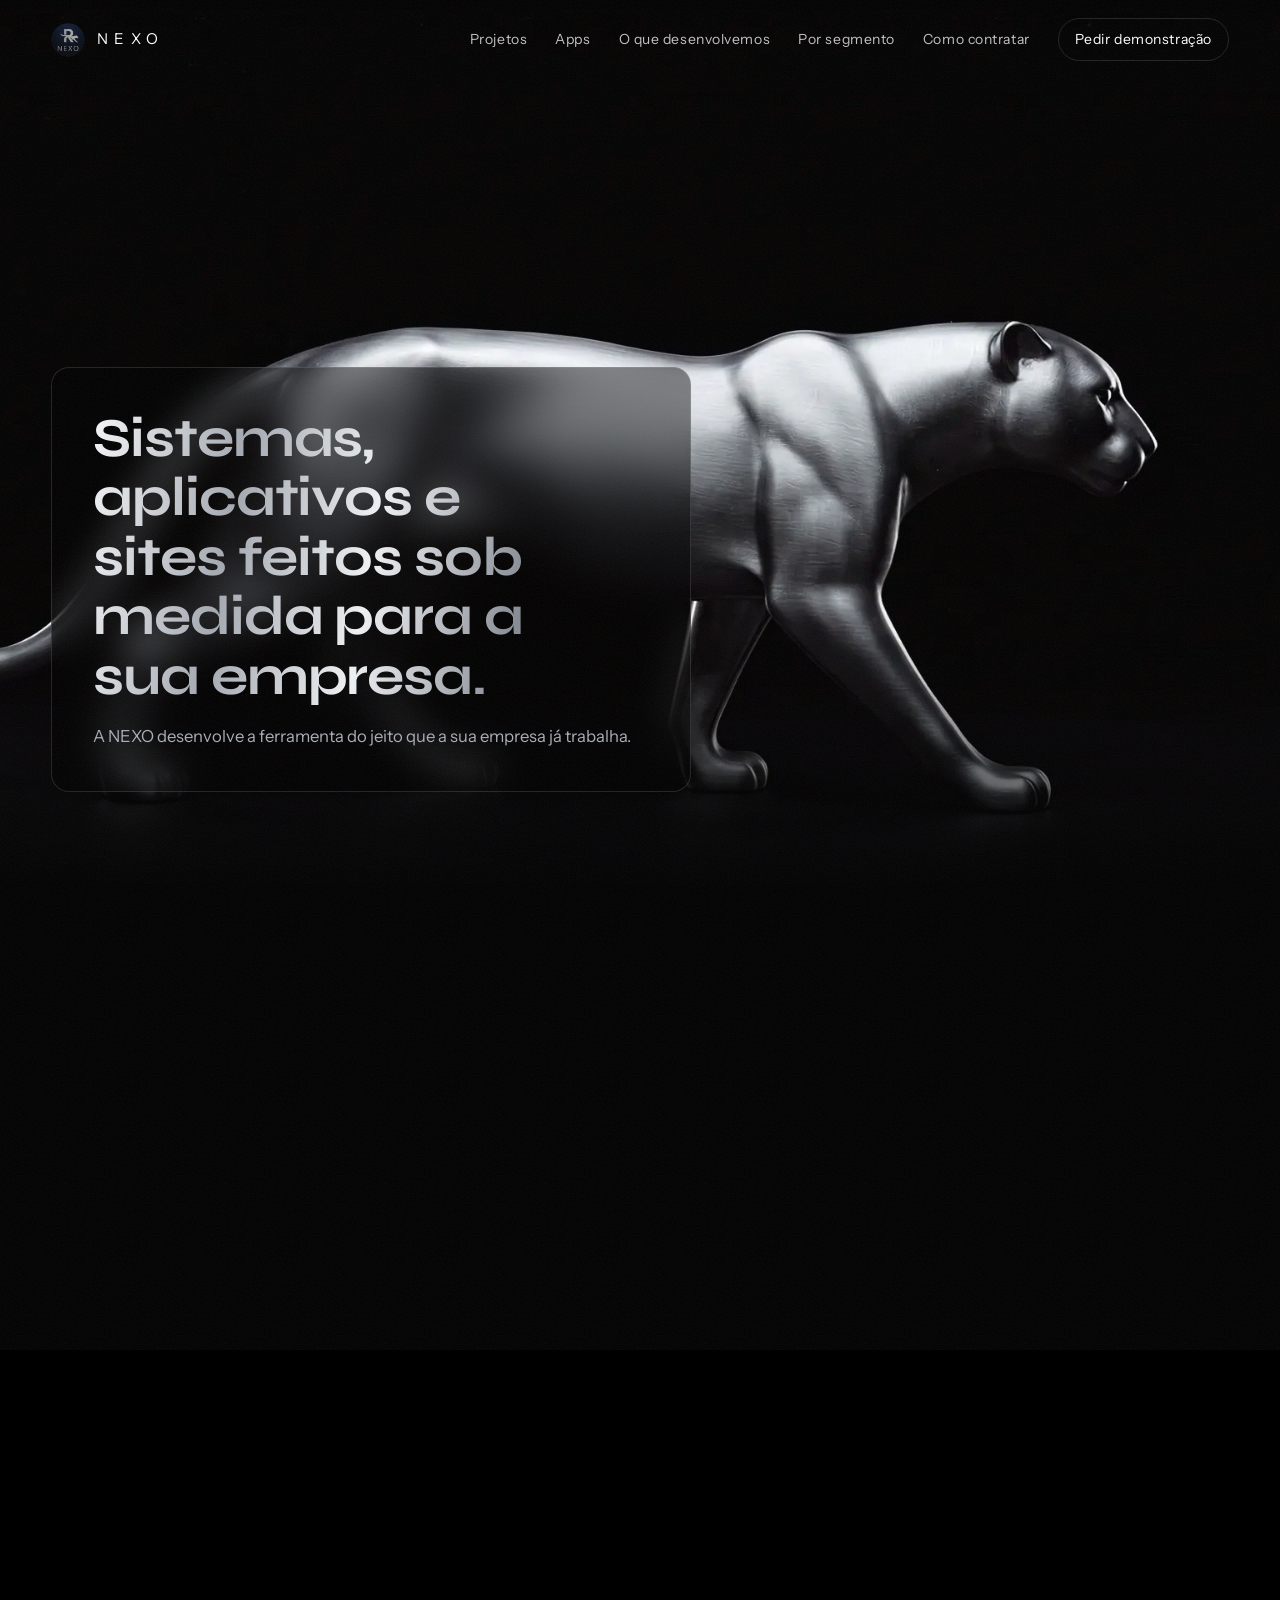
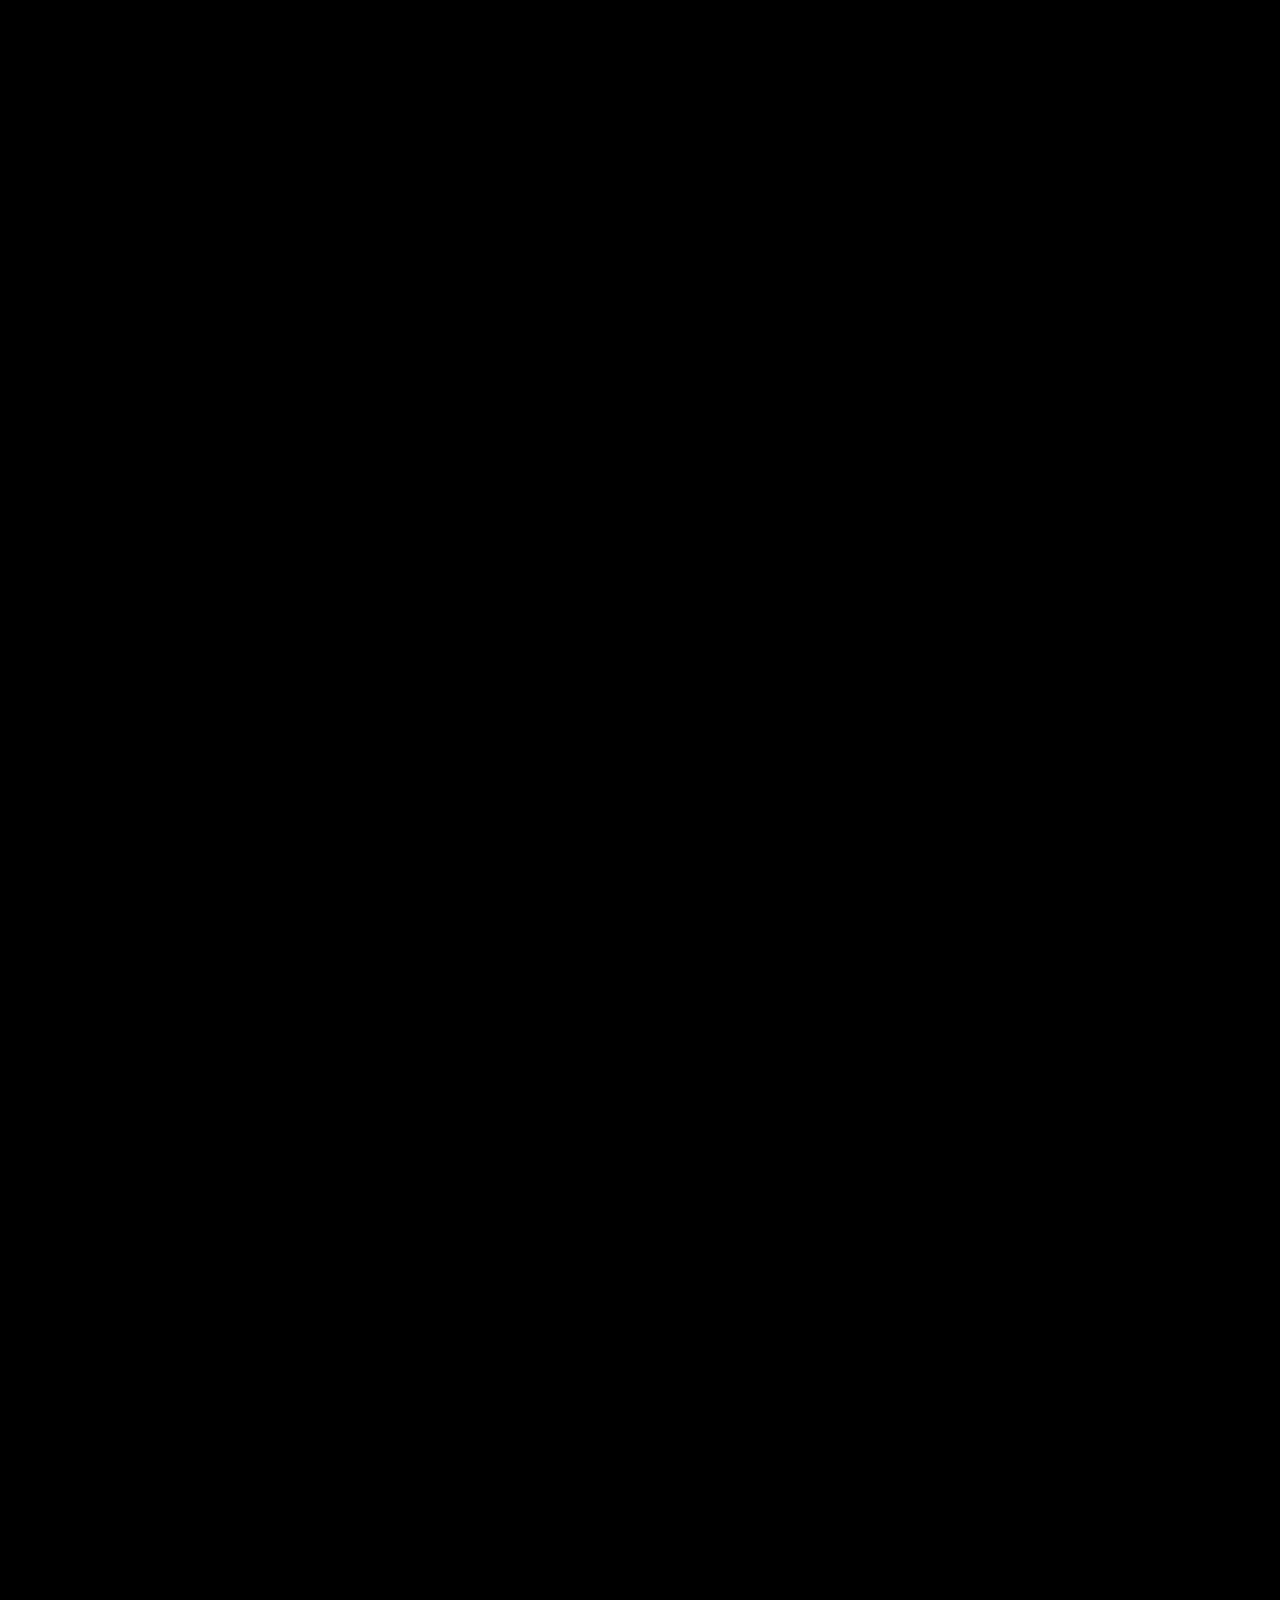
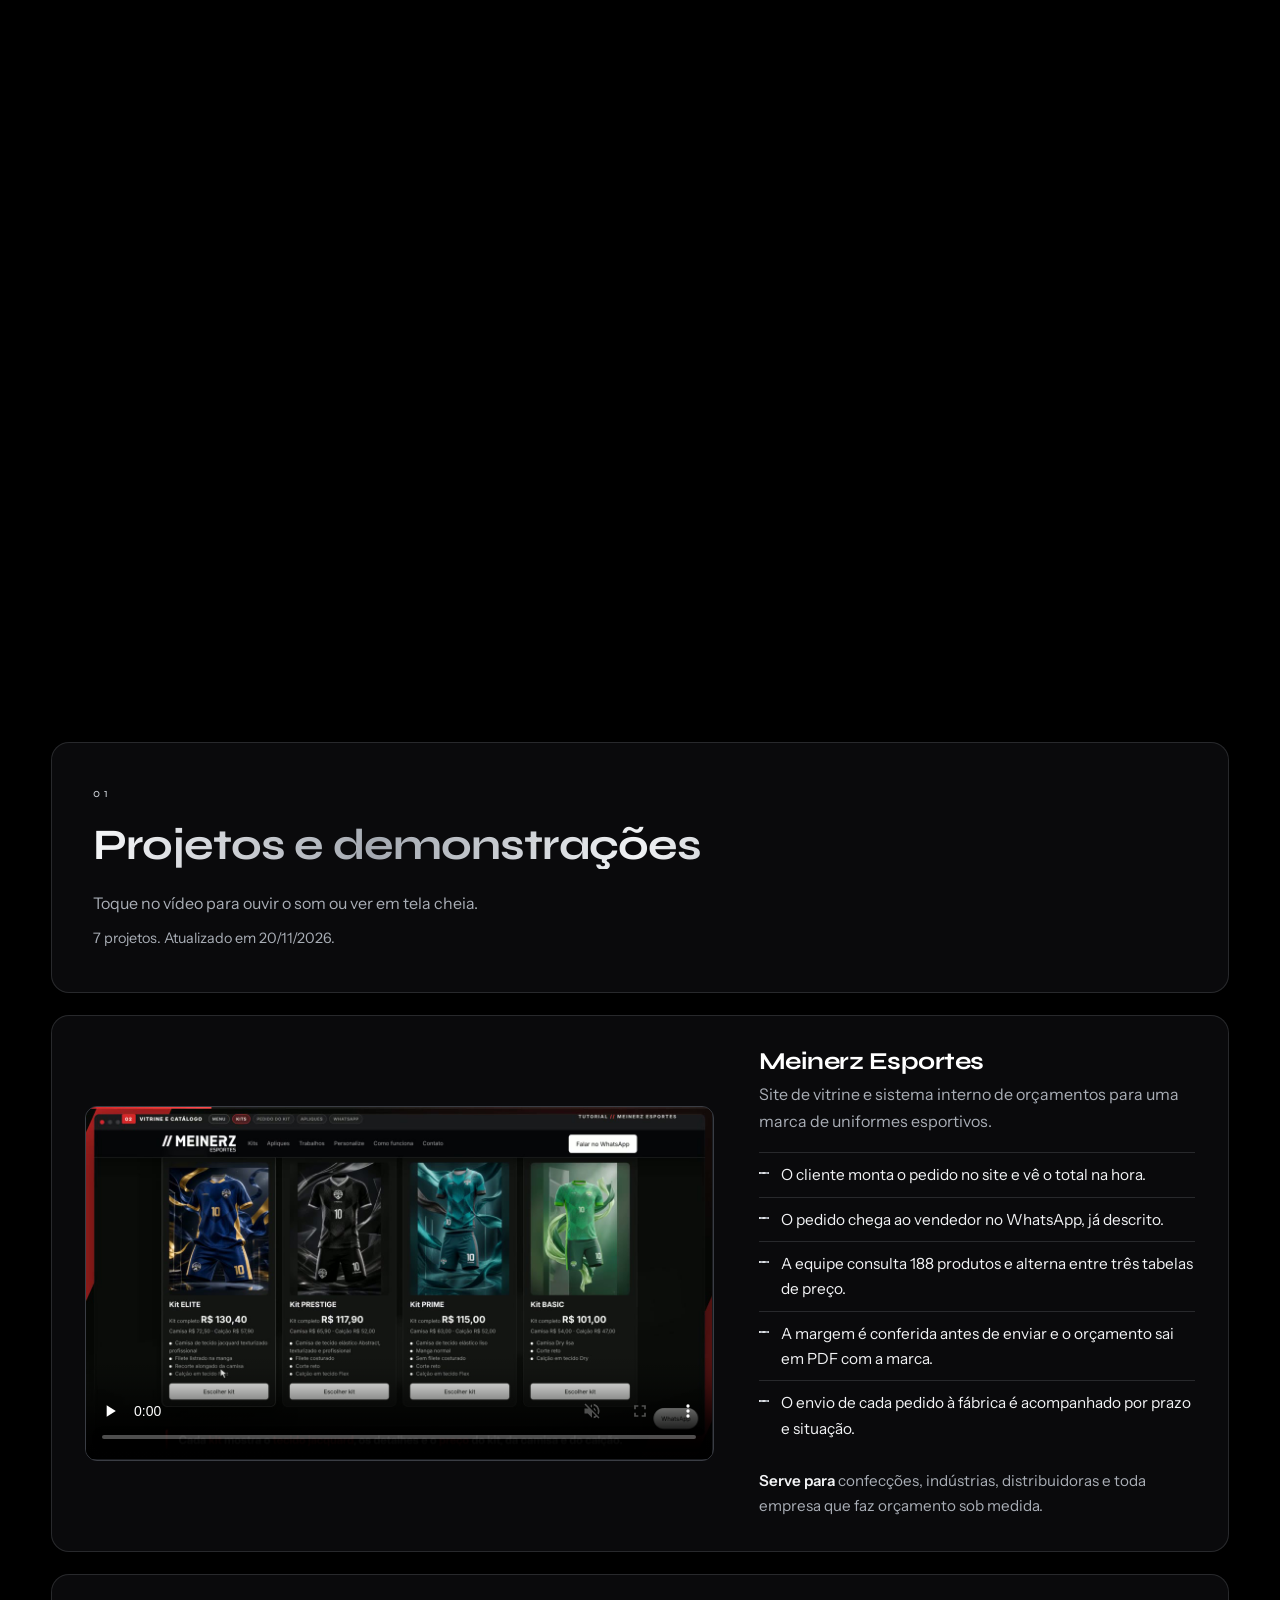
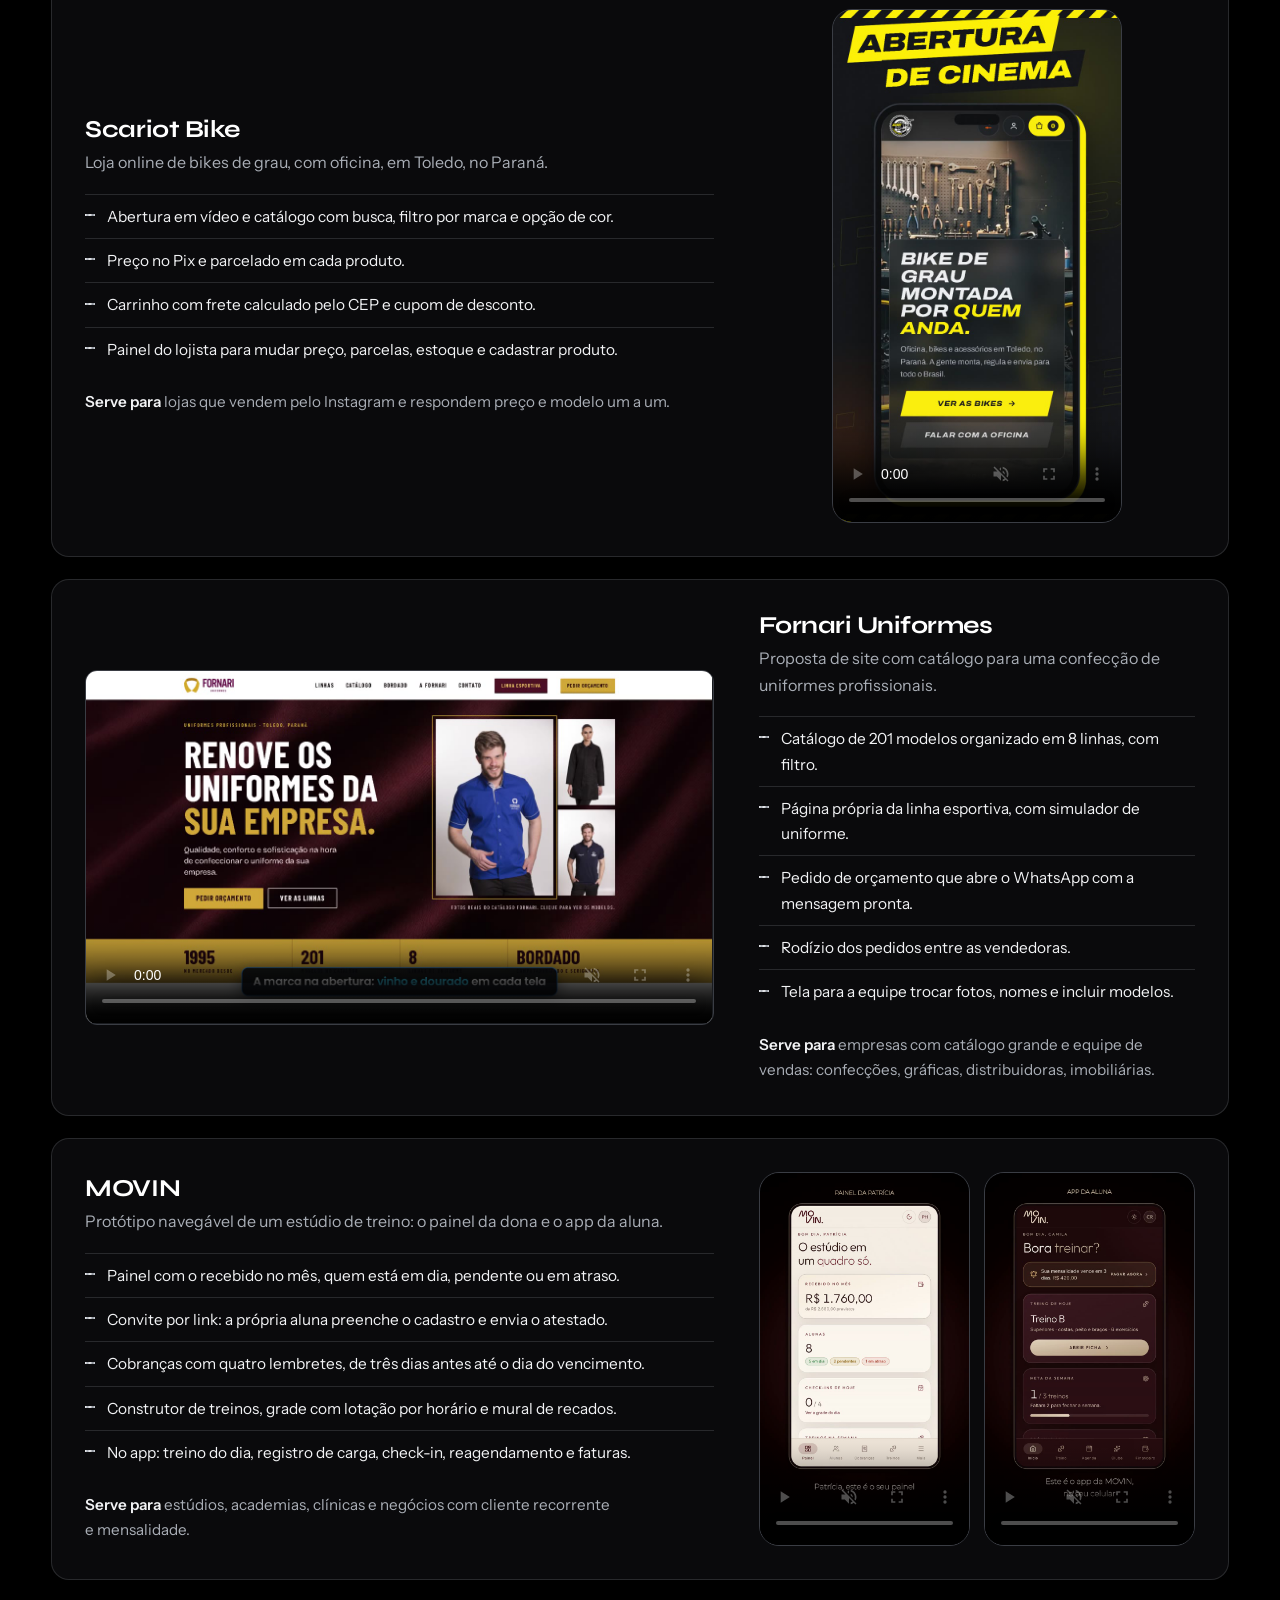
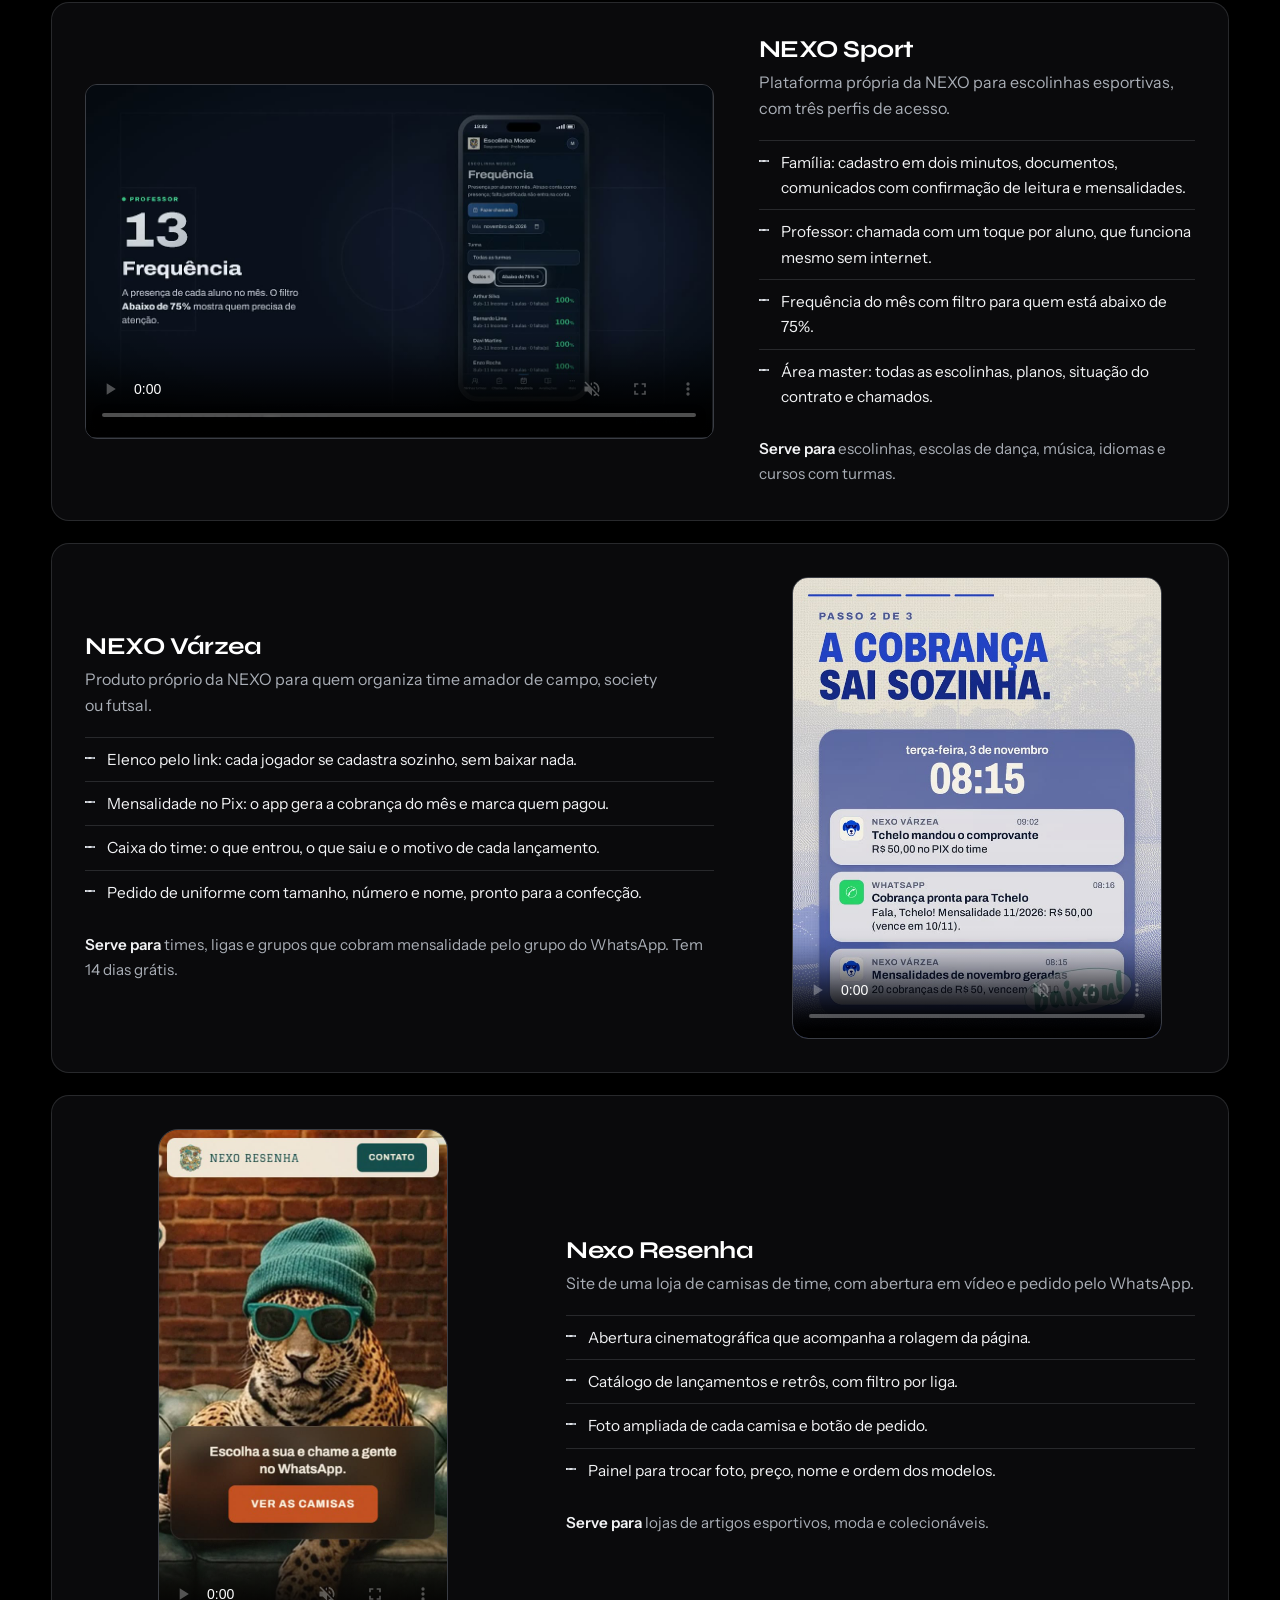
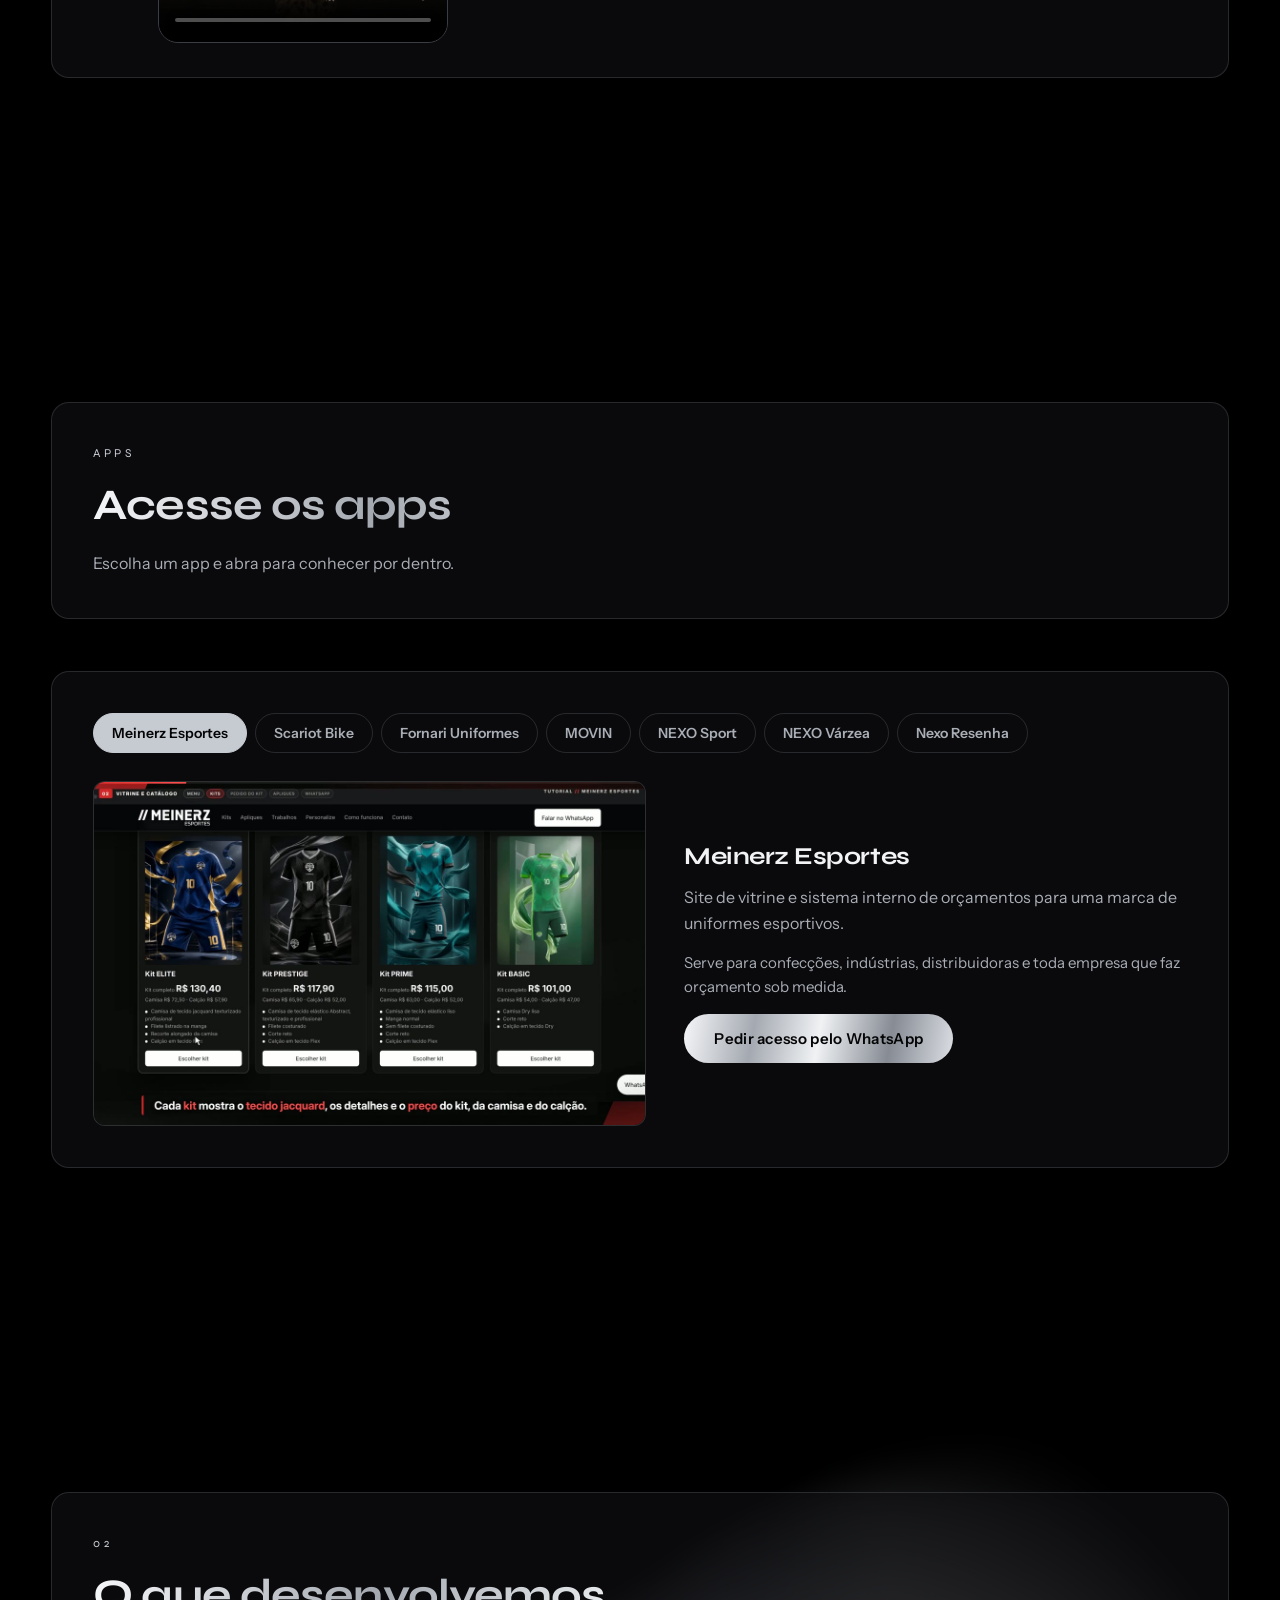
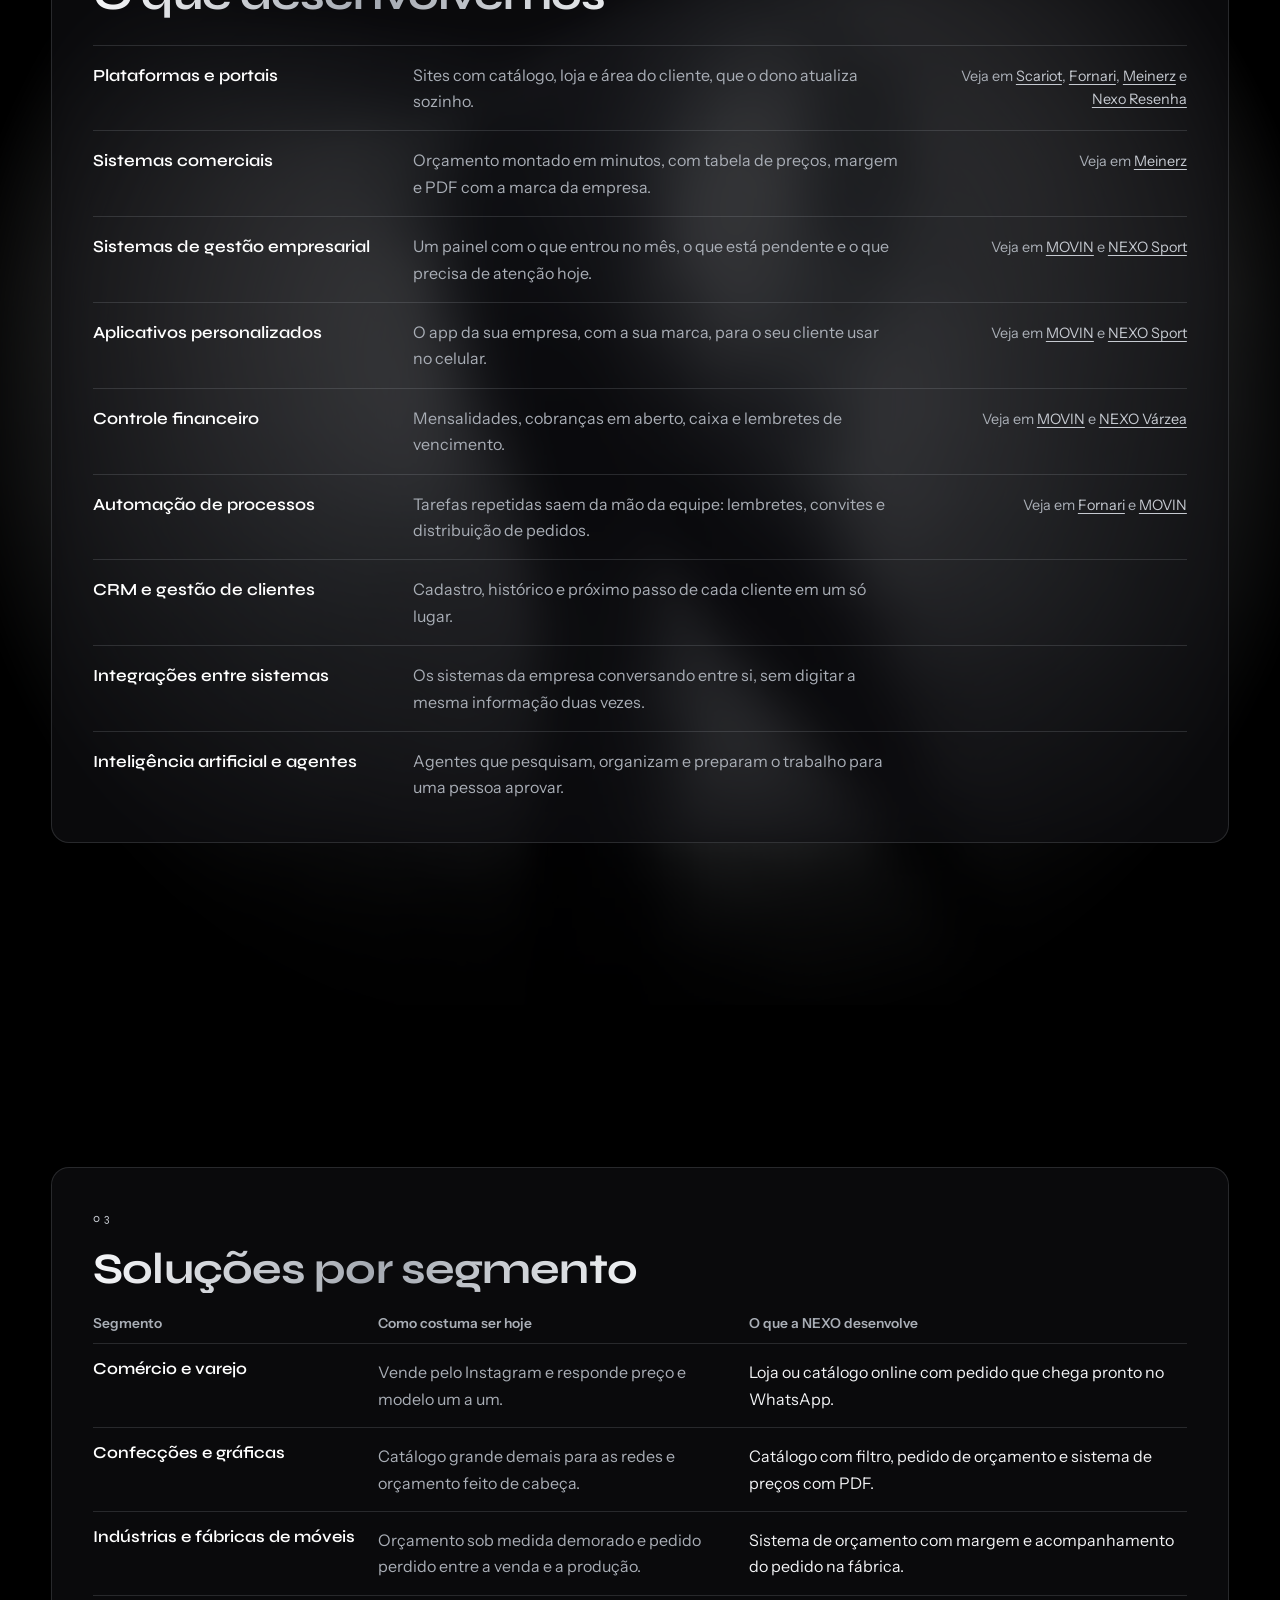
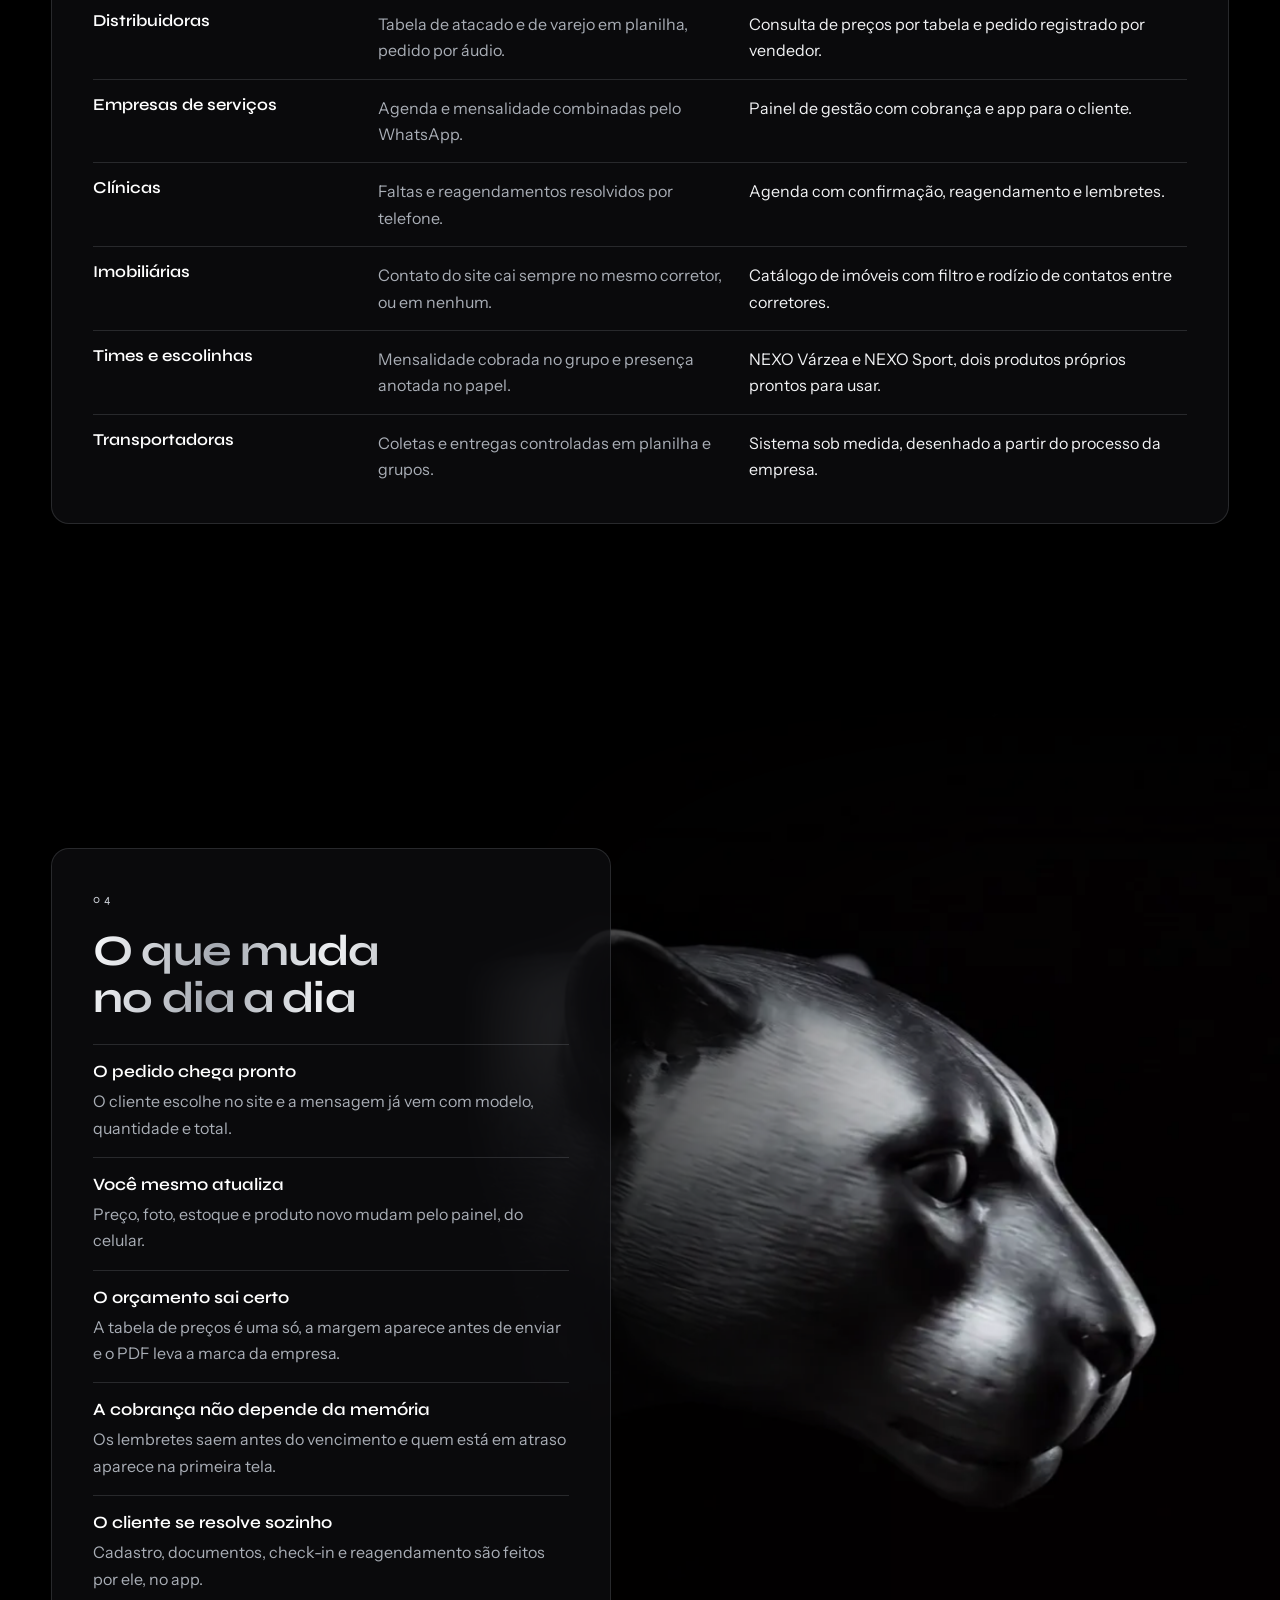
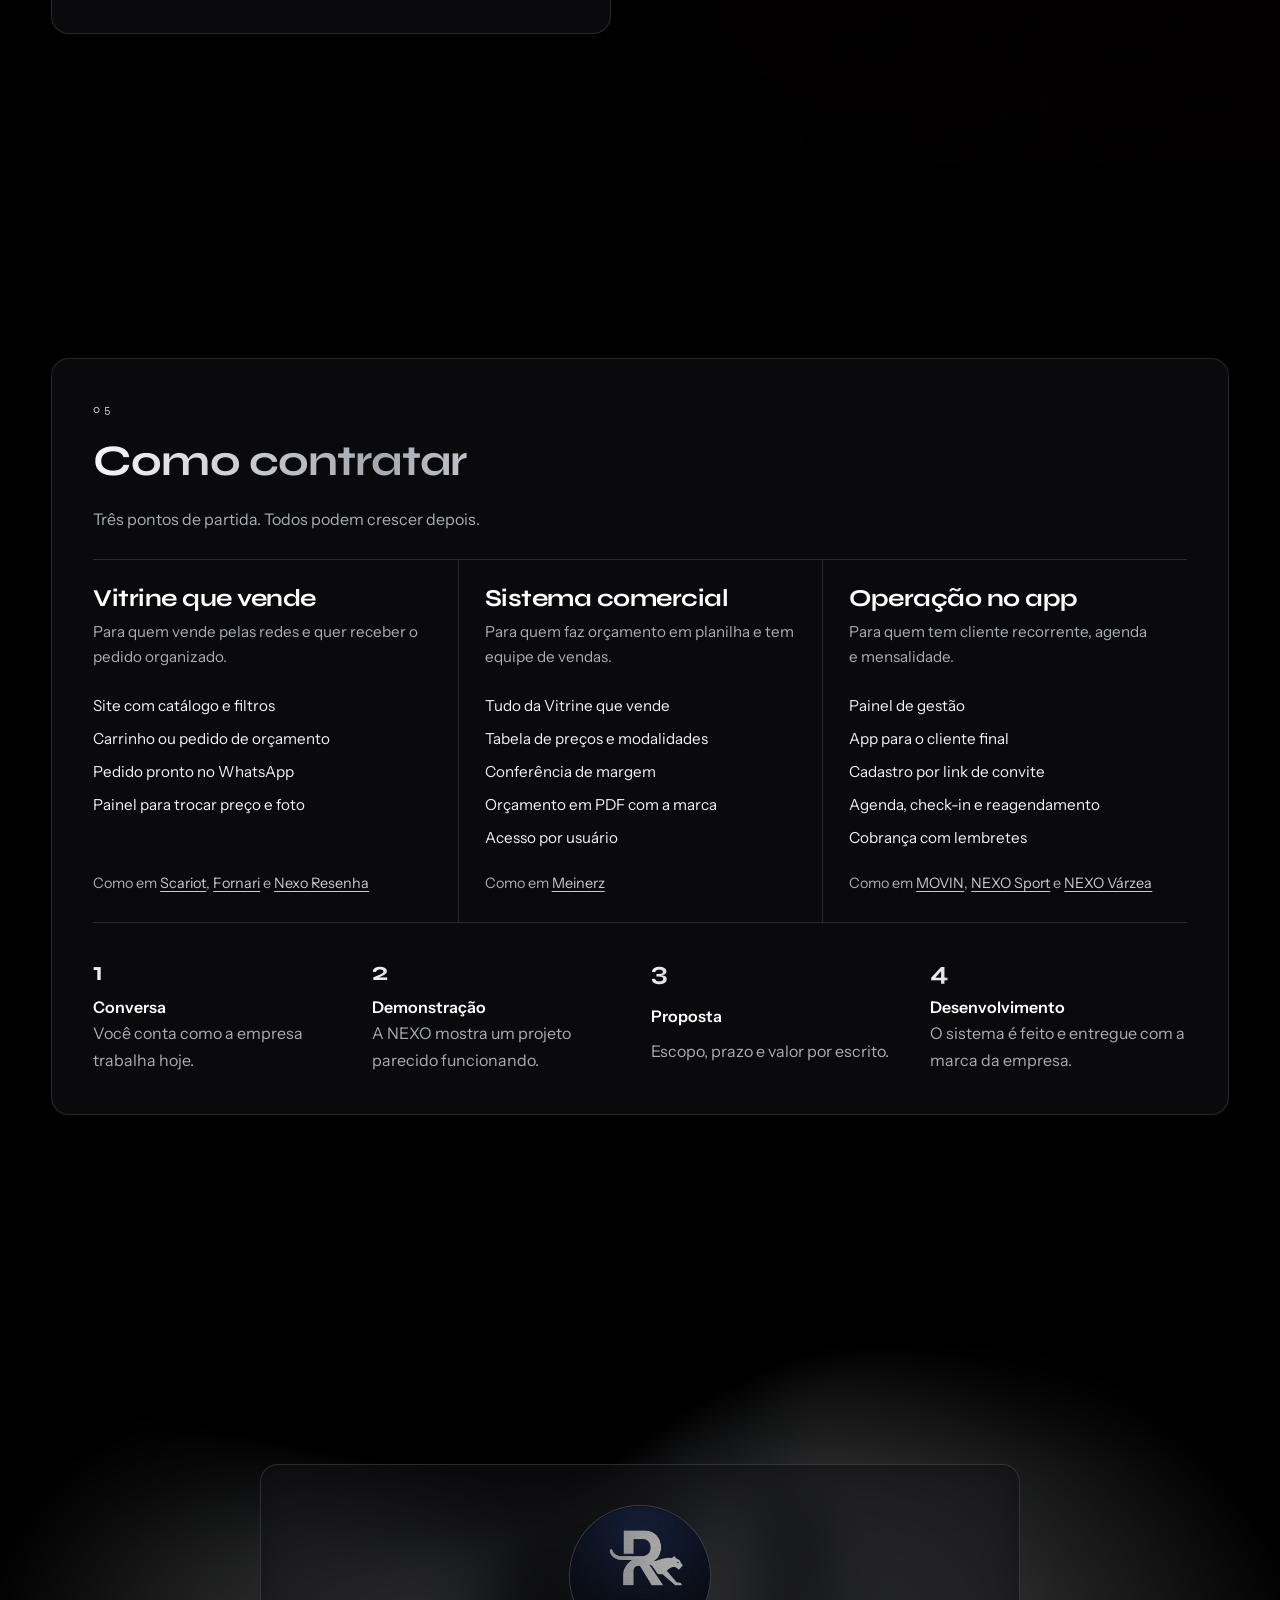
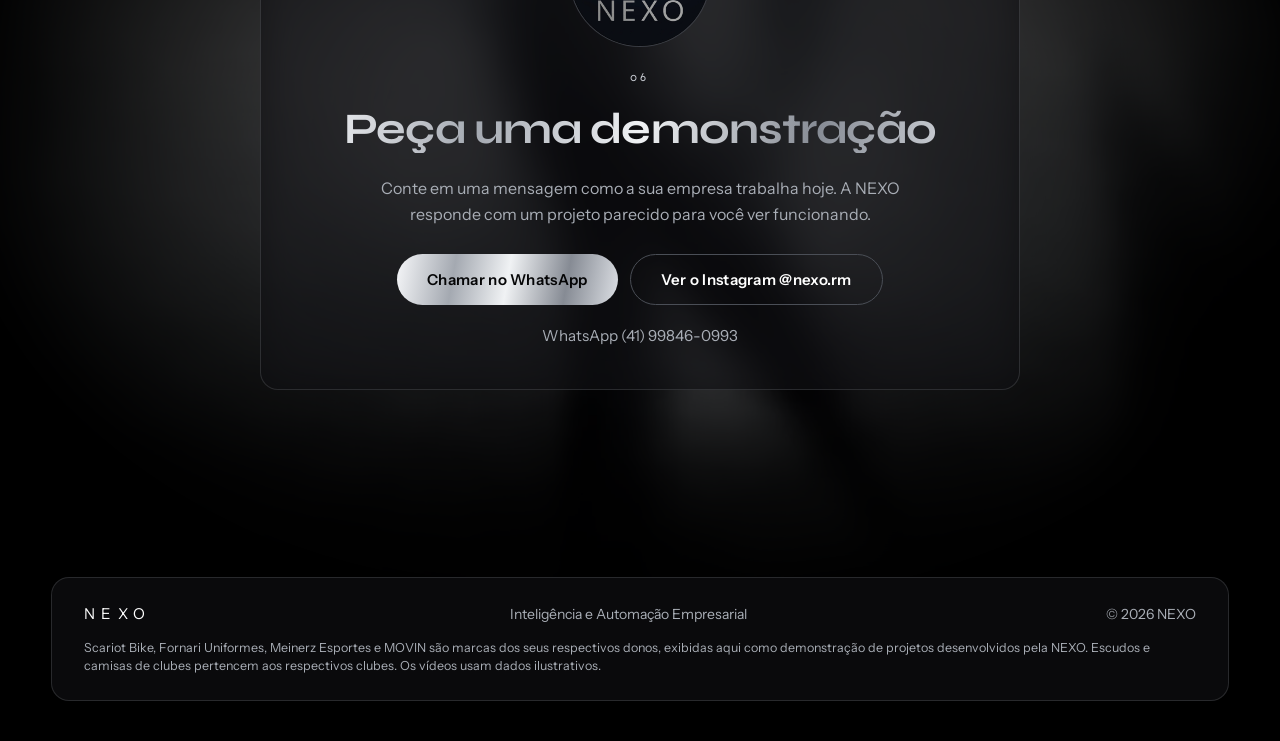
==== portfolio/index.html @ c18cee8e "Portfolio: abas Acesse os apps com links e login do master no copyright do rodape Co-Authored-By: Cl" ====
<!doctype html>
<html lang="pt-BR">
<head>
  <meta charset="utf-8">
  <meta name="viewport" content="width=device-width, initial-scale=1">
  <title>NEXO — Inteligência e Automação Empresarial</title>
  <meta name="description" content="Sistemas, aplicativos e sites feitos sob medida para a sua empresa. Veja sete projetos funcionando e peça uma demonstração.">
  <meta property="og:title" content="NEXO — Inteligência e Automação Empresarial">
  <meta property="og:description" content="Sistemas, aplicativos e sites feitos sob medida para a sua empresa. Veja sete projetos funcionando e peça uma demonstração.">
  <meta property="og:type" content="website">
  <meta property="og:url" content="https://nexoprospect.com/portfolio/">
  <meta property="og:locale" content="pt_BR">
  <meta property="og:image" content="https://nexoprospect.com/portfolio/assets/frames/desktop/f_0080.webp">
  <meta name="twitter:card" content="summary_large_image">
  <meta name="theme-color" content="#000000">
  <!-- Ficha da empresa para o Google (21/11/2026): mesmo nome e site do Perfil da Empresa no Google. -->
  <script type="application/ld+json">
  {
    "@context": "https://schema.org",
    "@type": "ProfessionalService",
    "name": "NEXO Design & Automação",
    "alternateName": "NEXO Inteligência e Automação Empresarial",
    "description": "Sistemas, aplicativos e sites feitos sob medida para a sua empresa, com design e automação. Atendimento online.",
    "url": "https://nexoprospect.com/portfolio/",
    "logo": "https://nexoprospect.com/portfolio/assets/logo.webp",
    "image": "https://nexoprospect.com/portfolio/assets/frames/desktop/f_0080.webp",
    "founder": { "@type": "Person", "name": "Ricardo Monteiro" },
    "areaServed": { "@type": "Country", "name": "Brasil" },
    "contactPoint": { "@type": "ContactPoint", "contactType": "Vendas", "telephone": "+55-41-99846-0993", "availableLanguage": "Portuguese",
                      "url": "https://wa.me/5541998460993" },
    "knowsAbout": ["Desenvolvimento de sistemas", "Aplicativos", "Criação de sites", "Automação", "Identidade visual"]
  }
  </script>
  <link rel="icon" href="assets/logo.webp">
  <link rel="canonical" href="https://nexoprospect.com/portfolio/">
  <link rel="preconnect" href="https://fonts.googleapis.com">
  <link rel="preconnect" href="https://fonts.gstatic.com" crossorigin>
  <link href="https://fonts.googleapis.com/css2?family=Instrument+Sans:wght@400;500;600&family=Syne:wght@600;700&display=swap" rel="stylesheet">
  <link rel="preload" as="image" href="assets/frames/desktop/f_0001.webp">
  <link rel="stylesheet" href="estilo.css?v=7">
</head>
<body>

<header class="topo">
  <a href="#inicio" class="marca" aria-label="NEXO, início">
    <img src="assets/logo.webp" alt="Logo da NEXO" class="marca-logo" width="34" height="34">
    <span class="marca-texto">NEXO</span>
  </a>
  <nav class="menu" aria-label="Seções">
    <a href="#projetos">Projetos</a>
    <a href="#apps">Apps</a>
    <a href="#servicos">O que desenvolvemos</a>
    <a href="#segmentos">Por segmento</a>
    <a href="#contratar">Como contratar</a>
    <a href="#contato" class="menu-cta">Pedir demonstração</a>
  </nav>
</header>

<main>

  <!-- ABERTURA: o vídeo toca com a rolagem. Cada .momento aparece numa faixa do progresso (0 a 1). -->
  <section id="inicio" class="cine" style="--altura: 420vh">
    <div class="cine-palco">
      <canvas class="cine-canvas" aria-hidden="true"></canvas>
      <div class="cine-vinheta"></div>

      <div class="momento" data-de="0" data-ate="0.28">
        <div class="painel painel--vidro">
          <h1 class="titulo-abertura">Sistemas, aplicativos e sites feitos sob medida para a sua empresa.</h1>
          <p class="apoio">A NEXO desenvolve a ferramenta do jeito que a sua empresa já trabalha.</p>
          <a href="#projetos" class="botao botao--linha so-sem-filme">Ver os projetos</a>
        </div>
      </div>
      <div class="momento momento--direita" data-de="0.36" data-ate="0.64">
        <div class="painel painel--vidro">
          <p class="destaque">Sete projetos nesta página. Cada um tem a identidade da empresa para a qual foi feito.</p>
        </div>
      </div>
      <div class="momento momento--centro" data-de="0.72" data-ate="1">
        <div class="painel painel--vidro">
          <p class="destaque">Você vê funcionando antes de contratar.</p>
          <a href="#contato" class="botao">Pedir demonstração</a>
        </div>
      </div>

      <div class="cine-dica" aria-hidden="true"><span></span>role</div>
    </div>
  </section>

  <!-- PROJETOS: os vídeos reais são a arte desta seção -->
  <section id="projetos" class="secao secao--larga secao--projetos">
    <div class="painel painel--cabecalho revelar">
      <span class="rotulo">01</span>
      <h2>Projetos e demonstrações</h2>
      <p>Toque no vídeo para ouvir o som ou ver em tela cheia.</p>
      <p class="atualizado" data-atualizado></p>
    </div>

    <!-- As fichas vêm de projetos.js (é o arquivo que a atualização semanal edita) -->
    <script src="projetos.js?v=6"></script>
    <script src="montar-projetos.js?v=6"></script>
    <noscript><p class="painel">Ative o JavaScript para ver os projetos.</p></noscript>
  </section>

  <!-- APPS: uma aba por app, com o link para abrir (os dados vêm de projetos.js) -->
  <section id="apps" class="secao secao--larga">
    <div class="painel painel--cabecalho revelar">
      <span class="rotulo">APPS</span>
      <h2>Acesse os apps</h2>
      <p>Escolha um app e abra para conhecer por dentro.</p>
    </div>
    <div class="painel abas revelar" id="apps-abas"></div>
  </section>

  <!-- O QUE DESENVOLVEMOS: metal escovado dissolvido ao fundo -->
  <section id="servicos" class="secao secao--larga">
    <img class="arte arte--fundo" src="assets/img/metal.webp" alt="" loading="lazy">
    <div class="painel painel--cabecalho revelar">
      <span class="rotulo">02</span>
      <h2>O que desenvolvemos</h2>
      <ul class="servicos">
        <li><strong>Plataformas e portais</strong><span>Sites com catálogo, loja e área do cliente, que o dono atualiza sozinho.</span><span class="exemplo">Veja em <a href="#scariot">Scariot</a>, <a href="#fornari">Fornari</a>, <a href="#meinerz">Meinerz</a> e <a href="#nexo-resenha">Nexo Resenha</a></span></li>
        <li><strong>Sistemas comerciais</strong><span>Orçamento montado em minutos, com tabela de preços, margem e PDF com a marca da empresa.</span><span class="exemplo">Veja em <a href="#meinerz">Meinerz</a></span></li>
        <li><strong>Sistemas de gestão empresarial</strong><span>Um painel com o que entrou no mês, o que está pendente e o que precisa de atenção hoje.</span><span class="exemplo">Veja em <a href="#movin">MOVIN</a> e <a href="#nexo-sport">NEXO Sport</a></span></li>
        <li><strong>Aplicativos personalizados</strong><span>O app da sua empresa, com a sua marca, para o seu cliente usar no celular.</span><span class="exemplo">Veja em <a href="#movin">MOVIN</a> e <a href="#nexo-sport">NEXO Sport</a></span></li>
        <li><strong>Controle financeiro</strong><span>Mensalidades, cobranças em aberto, caixa e lembretes de vencimento.</span><span class="exemplo">Veja em <a href="#movin">MOVIN</a> e <a href="#nexo-varzea">NEXO Várzea</a></span></li>
        <li><strong>Automação de processos</strong><span>Tarefas repetidas saem da mão da equipe: lembretes, convites e distribuição de pedidos.</span><span class="exemplo">Veja em <a href="#fornari">Fornari</a> e <a href="#movin">MOVIN</a></span></li>
        <li><strong>CRM e gestão de clientes</strong><span>Cadastro, histórico e próximo passo de cada cliente em um só lugar.</span><span class="exemplo"></span></li>
        <li><strong>Integrações entre sistemas</strong><span>Os sistemas da empresa conversando entre si, sem digitar a mesma informação duas vezes.</span><span class="exemplo"></span></li>
        <li><strong>Inteligência artificial e agentes</strong><span>Agentes que pesquisam, organizam e preparam o trabalho para uma pessoa aprovar.</span><span class="exemplo"></span></li>
      </ul>
    </div>
  </section>

  <!-- POR SEGMENTO -->
  <section id="segmentos" class="secao secao--larga">
    <div class="painel painel--cabecalho revelar">
      <span class="rotulo">03</span>
      <h2>Soluções por segmento</h2>
      <table class="segmentos">
        <thead><tr><th scope="col">Segmento</th><th scope="col">Como costuma ser hoje</th><th scope="col">O que a NEXO desenvolve</th></tr></thead>
        <tbody>
          <tr><td>Comércio e varejo</td><td>Vende pelo Instagram e responde preço e modelo um a um.</td><td>Loja ou catálogo online com pedido que chega pronto no WhatsApp.</td></tr>
          <tr><td>Confecções e gráficas</td><td>Catálogo grande demais para as redes e orçamento feito de cabeça.</td><td>Catálogo com filtro, pedido de orçamento e sistema de preços com PDF.</td></tr>
          <tr><td>Indústrias e fábricas de móveis</td><td>Orçamento sob medida demorado e pedido perdido entre a venda e a produção.</td><td>Sistema de orçamento com margem e acompanhamento do pedido na fábrica.</td></tr>
          <tr><td>Distribuidoras</td><td>Tabela de atacado e de varejo em planilha, pedido por áudio.</td><td>Consulta de preços por tabela e pedido registrado por vendedor.</td></tr>
          <tr><td>Empresas de serviços</td><td>Agenda e mensalidade combinadas pelo WhatsApp.</td><td>Painel de gestão com cobrança e app para o cliente.</td></tr>
          <tr><td>Clínicas</td><td>Faltas e reagendamentos resolvidos por telefone.</td><td>Agenda com confirmação, reagendamento e lembretes.</td></tr>
          <tr><td>Imobiliárias</td><td>Contato do site cai sempre no mesmo corretor, ou em nenhum.</td><td>Catálogo de imóveis com filtro e rodízio de contatos entre corretores.</td></tr>
          <tr><td>Times e escolinhas</td><td>Mensalidade cobrada no grupo e presença anotada no papel.</td><td>NEXO Várzea e NEXO Sport, dois produtos próprios prontos para usar.</td></tr>
          <tr><td>Transportadoras</td><td>Coletas e entregas controladas em planilha e grupos.</td><td>Sistema sob medida, desenhado a partir do processo da empresa.</td></tr>
        </tbody>
      </table>
    </div>
  </section>

  <!-- O QUE MUDA: a cabeça da onça fundida à direita -->
  <section id="beneficios" class="secao">
    <img class="arte arte--direita" src="assets/img/cabeca.webp" alt="" loading="lazy">
    <div class="secao-grade">
      <div class="painel revelar">
        <span class="rotulo">04</span>
        <h2>O que muda no dia a dia</h2>
        <dl class="mudancas">
          <dt>O pedido chega pronto</dt>
          <dd>O cliente escolhe no site e a mensagem já vem com modelo, quantidade e total.</dd>
          <dt>Você mesmo atualiza</dt>
          <dd>Preço, foto, estoque e produto novo mudam pelo painel, do celular.</dd>
          <dt>O orçamento sai certo</dt>
          <dd>A tabela de preços é uma só, a margem aparece antes de enviar e o PDF leva a marca da empresa.</dd>
          <dt>A cobrança não depende da memória</dt>
          <dd>Os lembretes saem antes do vencimento e quem está em atraso aparece na primeira tela.</dd>
          <dt>O cliente se resolve sozinho</dt>
          <dd>Cadastro, documentos, check-in e reagendamento são feitos por ele, no app.</dd>
        </dl>
      </div>
    </div>
  </section>

  <!-- COMO CONTRATAR -->
  <section id="contratar" class="secao secao--larga">
    <div class="painel painel--cabecalho revelar">
      <span class="rotulo">05</span>
      <h2>Como contratar</h2>
      <p>Três pontos de partida. Todos podem crescer depois.</p>
      <div class="pacotes">
        <div class="pacote">
          <h3>Vitrine que vende</h3>
          <p class="para">Para quem vende pelas redes e quer receber o pedido organizado.</p>
          <ul>
            <li>Site com catálogo e filtros</li>
            <li>Carrinho ou pedido de orçamento</li>
            <li>Pedido pronto no WhatsApp</li>
            <li>Painel para trocar preço e foto</li>
          </ul>
          <p class="base">Como em <a href="#scariot">Scariot</a>, <a href="#fornari">Fornari</a> e <a href="#nexo-resenha">Nexo Resenha</a></p>
        </div>
        <div class="pacote">
          <h3>Sistema comercial</h3>
          <p class="para">Para quem faz orçamento em planilha e tem equipe de vendas.</p>
          <ul>
            <li>Tudo da Vitrine que vende</li>
            <li>Tabela de preços e modalidades</li>
            <li>Conferência de margem</li>
            <li>Orçamento em PDF com a marca</li>
            <li>Acesso por usuário</li>
          </ul>
          <p class="base">Como em <a href="#meinerz">Meinerz</a></p>
        </div>
        <div class="pacote">
          <h3>Operação no app</h3>
          <p class="para">Para quem tem cliente recorrente, agenda e mensalidade.</p>
          <ul>
            <li>Painel de gestão</li>
            <li>App para o cliente final</li>
            <li>Cadastro por link de convite</li>
            <li>Agenda, check-in e reagendamento</li>
            <li>Cobrança com lembretes</li>
          </ul>
          <p class="base">Como em <a href="#movin">MOVIN</a>, <a href="#nexo-sport">NEXO Sport</a> e <a href="#nexo-varzea">NEXO Várzea</a></p>
        </div>
      </div>
      <ol class="passos passos--linha">
        <li><strong>Conversa</strong><span>Você conta como a empresa trabalha hoje.</span></li>
        <li><strong>Demonstração</strong><span>A NEXO mostra um projeto parecido funcionando.</span></li>
        <li><strong>Proposta</strong><span>Escopo, prazo e valor por escrito.</span></li>
        <li><strong>Desenvolvimento</strong><span>O sistema é feito e entregue com a marca da empresa.</span></li>
      </ol>
    </div>
  </section>

  <!-- CONTATO: sem formulário; o contato é pelo WhatsApp -->
  <section id="contato" class="secao secao--contato">
    <img class="arte arte--fundo arte--suave" src="assets/img/metal.webp" alt="" loading="lazy">
    <div class="painel painel--form painel--convite revelar">
      <img src="assets/logo.webp" alt="Logo da NEXO" class="convite-logo" width="140" height="140">
      <span class="rotulo">06</span>
      <h2>Peça uma demonstração</h2>
      <p>Conte em uma mensagem como a sua empresa trabalha hoje. A NEXO responde com um projeto parecido para você ver funcionando.</p>
      <div class="convite-acoes">
        <a class="botao" data-whats target="_blank" rel="noopener">Chamar no WhatsApp</a>
        <a class="botao botao--linha" href="https://www.instagram.com/nexo.rm/" target="_blank" rel="noopener">Ver o Instagram @nexo.rm</a>
      </div>
      <p class="convite-numero">WhatsApp (41) 99846-0993</p>
    </div>
  </section>

</main>

<footer class="rodape">
  <div class="painel rodape-painel">
    <span class="marca-texto">NEXO</span>
    <span>Inteligência e Automação Empresarial</span>
    <span><a class="porta" data-sistema rel="noopener nofollow" tabindex="-1" aria-hidden="true">©</a> <span data-ano></span> NEXO</span>
    <p class="rodape-nota">Scariot Bike, Fornari Uniformes, Meinerz Esportes e MOVIN são marcas dos seus respectivos donos, exibidas aqui como demonstração de projetos desenvolvidos pela NEXO. Escudos e camisas de clubes pertencem aos respectivos clubes. Os vídeos usam dados ilustrativos.</p>
  </div>
</footer>

<a class="whats" target="_blank" rel="noopener" aria-label="Conversar no WhatsApp">
  <svg viewBox="0 0 32 32" aria-hidden="true"><path fill="currentColor" d="M16 3C9 3 3.3 8.6 3.3 15.6c0 2.4.7 4.7 1.9 6.7L3 29l6.9-2.1c1.9 1 4 1.6 6.1 1.6 7 0 12.7-5.6 12.7-12.6S23 3 16 3Zm0 23.1c-1.9 0-3.8-.5-5.4-1.5l-.4-.2-4.1 1.2 1.3-4-.3-.4a10.4 10.4 0 0 1-1.6-5.6C5.5 9.8 10.2 5.2 16 5.2s10.5 4.6 10.5 10.4S21.8 26.1 16 26.1Zm5.8-7.8c-.3-.2-1.9-.9-2.2-1-.3-.1-.5-.2-.7.2-.2.3-.8 1-1 1.2-.2.2-.4.2-.7.1-.3-.2-1.3-.5-2.5-1.6-.9-.8-1.6-1.8-1.7-2.1-.2-.3 0-.5.1-.6l.5-.6.3-.5c.1-.2 0-.4 0-.6l-1-2.4c-.3-.6-.5-.5-.7-.5h-.6c-.2 0-.6.1-.9.4-.3.3-1.2 1.1-1.2 2.8s1.2 3.2 1.4 3.4c.2.2 2.4 3.6 5.7 5 .8.4 1.4.6 1.9.7.8.3 1.6.2 2.2.1.7-.1 1.9-.8 2.2-1.5.3-.7.3-1.4.2-1.5-.1-.2-.3-.3-.6-.4Z"/></svg>
</a>

<script src="config.js?v=6"></script>
<script src="apps-abas.js?v=1"></script>
<script src="app.js?v=6"></script>
</body>
</html>
---- portfolio/estilo.css ----
/* ── Tokens: ajuste pela identidade visual do cliente ───────────────────── */
:root {
  --fundo: #000000;          /* MESMA cor usada nos prompts das imagens */
  --fundo-2: #0E0F11;
  --texto: #F2F3F5;
  --texto-suave: #A9AEB6;
  --acento: #C6CAD1;         /* prata da marca */
  --acento-texto: #050506;   /* texto sobre o acento */
  --linha: rgb(198 202 209 / 0.16);
  --painel: rgb(14 15 17 / 0.72);
  --mistura: lighten;        /* tema escuro: lighten | tema claro: multiply */

  --fonte-titulo: "Syne", "Segoe UI", system-ui, sans-serif;
  --fonte-texto: "Instrument Sans", "Segoe UI", system-ui, sans-serif;

  --raio: 18px;
  --gutter: clamp(16px, 4vw, 56px);
  --largura: 1240px;
  --ease: cubic-bezier(.2, .7, .1, 1);
}
/* Tema claro (marcas de luz, saúde, casamento etc.): troque os tokens assim
:root {
  --fundo: #f4efe7; --fundo-2: #ebe4d8; --texto: #1d1a16; --texto-suave: #5d564c;
  --linha: rgb(29 26 22 / .12); --painel: rgb(244 239 231 / .7); --mistura: multiply;
}
*/

*, *::before, *::after { box-sizing: border-box; }
html { scroll-behavior: smooth; -webkit-text-size-adjust: 100%; overflow-x: clip; }
body {
  margin: 0;
  background: var(--fundo);
  color: var(--texto);
  font: 400 clamp(16px, 1.05vw, 18px)/1.65 var(--fonte-texto);
  overflow-x: clip;
  -webkit-font-smoothing: antialiased;
}
/* Grão de filme: tira o aspecto "liso de IA" */
body::after {
  content: ""; position: fixed; inset: -50%; z-index: 90; pointer-events: none; opacity: .07;
  background-image: url("data:image/svg+xml,%3Csvg xmlns='http://www.w3.org/2000/svg' width='160' height='160'%3E%3Cfilter id='n'%3E%3CfeTurbulence type='fractalNoise' baseFrequency='.9' numOctaves='2' stitchTiles='stitch'/%3E%3C/filter%3E%3Crect width='100%25' height='100%25' filter='url(%23n)'/%3E%3C/svg%3E");
  animation: grao 1s steps(4) infinite;
}
@keyframes grao { 25% { transform: translate(-3%, 2%); } 50% { transform: translate(2%, -3%); } 75% { transform: translate(-2%, -1%); } }

img { max-width: 100%; display: block; }
a { color: inherit; }
h1, h2, h3 { font-family: var(--fonte-titulo); font-weight: 700; line-height: 1.08; margin: 0 0 .5em; letter-spacing: -.02em; text-wrap: balance; }
h1 { font-size: clamp(30px, 4.3vw, 62px); }
h2 { font-size: clamp(28px, 3.4vw, 48px); }
h3 { font-size: clamp(21px, 1.9vw, 28px); font-weight: 700; }
p { margin: 0 0 1em; color: var(--texto-suave); text-wrap: pretty; }

/* ── Topo ──────────────────────────────────────────────────────────────── */
.topo {
  position: fixed; inset: 0 0 auto; z-index: 50;
  display: flex; align-items: center; justify-content: space-between; gap: 16px;
  padding: 18px var(--gutter);
  transition: background .4s var(--ease), backdrop-filter .4s;
}
.topo.rolou { background: rgb(0 0 0 / .72); backdrop-filter: blur(14px); -webkit-backdrop-filter: blur(14px); }
.marca { text-decoration: none; display: flex; align-items: center; }
.marca-logo { height: 34px; width: auto; }
.marca-texto { font-family: var(--fonte-texto); font-weight: 400; font-size: 15px; letter-spacing: .42em; color: #fff; }
.menu { display: flex; gap: 28px; align-items: center; font-size: 14px; letter-spacing: .04em; }
.menu a { text-decoration: none; opacity: .8; transition: opacity .3s; }
.menu a:hover { opacity: 1; }
.menu-cta { border: 1px solid var(--linha); padding: 9px 16px; border-radius: 999px; opacity: 1 !important; }
@media (max-width: 760px) { .menu a:not(.menu-cta) { display: none; } }

/* ── Abertura cinematográfica ──────────────────────────────────────────── */
.cine { position: relative; height: var(--altura, 400vh); }
.cine-palco { position: sticky; top: 0; height: 100vh; height: 100svh; overflow: hidden; }
.cine-canvas { position: absolute; inset: 0; width: 100%; height: 100%; }
.cine-vinheta {
  position: absolute; inset: 0; pointer-events: none;
  background:
    radial-gradient(120% 90% at 50% 45%, transparent 55%, rgb(0 0 0 / .45) 100%),
    linear-gradient(to bottom, transparent 70%, var(--fundo) 100%);
}
.momento {
  position: absolute; inset: auto var(--gutter) 12vh; max-width: 640px;
  opacity: 0; transform: translateY(24px); filter: blur(6px);
  transition: opacity .7s var(--ease), transform .9s var(--ease), filter .7s var(--ease);
  pointer-events: none;
}
.momento.ativo { opacity: 1; transform: none; filter: none; pointer-events: auto; }
.momento--direita { left: auto; right: var(--gutter); }
.momento--centro { left: 50%; right: auto; transform: translate(-50%, 24px); text-align: center; width: min(640px, calc(100% - 2 * var(--gutter))); }
.momento--centro.ativo { transform: translate(-50%, 0); }
.titulo-abertura { margin-bottom: .3em; }
.apoio { font-size: clamp(16px, 1.3vw, 20px); margin: 0; }
.destaque { font-family: var(--fonte-titulo); font-weight: 600; font-size: clamp(22px, 2.4vw, 36px); line-height: 1.2; color: var(--texto); margin: 0 0 .6em; }
.destaque:last-child { margin: 0; }
.cine-dica {
  position: absolute; bottom: 28px; left: 50%; transform: translateX(-50%);
  display: grid; justify-items: center; gap: 8px; font-size: 11px; letter-spacing: .3em; text-transform: uppercase; opacity: .6;
  transition: opacity .5s;
}
.cine-dica span { width: 1px; height: 38px; background: linear-gradient(var(--texto), transparent); animation: dica 2s var(--ease) infinite; }
@keyframes dica { 0% { transform: scaleY(0); transform-origin: top; } 50% { transform: scaleY(1); transform-origin: top; } 51% { transform-origin: bottom; } 100% { transform: scaleY(0); transform-origin: bottom; } }
.cine.andou .cine-dica { opacity: 0; }

/* ── Painéis (todo texto mora num painel) ──────────────────────────────── */
.painel {
  position: relative;
  background: var(--painel);
  border: 1px solid var(--linha);
  border-radius: var(--raio);
  padding: clamp(24px, 3.2vw, 48px);
  backdrop-filter: blur(18px) saturate(1.1);
  -webkit-backdrop-filter: blur(18px) saturate(1.1);
}
.painel--vidro { background: rgb(0 0 0 / .46); }
.painel > :last-child { margin-bottom: 0; }
.rotulo { display: block; font-size: 12px; letter-spacing: .3em; color: var(--acento); margin-bottom: 18px; }

/* ── Seções ────────────────────────────────────────────────────────────── */
.secao {
  position: relative; isolation: isolate; overflow: clip;
  min-height: 100vh; padding: 18vh var(--gutter);
  display: grid; align-content: center;
}
.secao-grade { width: 100%; max-width: var(--largura); margin: 0 auto; display: grid; grid-template-columns: minmax(0, 560px) 1fr; }
.secao-grade--direita { grid-template-columns: 1fr minmax(0, 560px); }
.secao-grade--direita > .painel { grid-column: 2; }
.secao--larga { gap: 28px; justify-items: center; }
.painel--cabecalho { width: 100%; max-width: var(--largura); }
.cartoes { width: 100%; max-width: var(--largura); display: grid; grid-template-columns: repeat(auto-fit, minmax(260px, 1fr)); gap: 20px; }
.cartao h3 { margin-bottom: .4em; }
.cartao { transition: transform .5s var(--ease), border-color .5s; }
.cartao:hover { transform: translateY(-4px); border-color: color-mix(in srgb, var(--acento) 50%, transparent); }
.passos { list-style: none; margin: 8px 0 0; padding: 0; counter-reset: p; display: grid; gap: 22px; }
.passos li { counter-increment: p; display: grid; grid-template-columns: 42px 1fr; column-gap: 12px; }
.passos li::before { content: counter(p, decimal-leading-zero); grid-row: span 2; font-family: var(--fonte-titulo); color: var(--acento); font-size: 22px; }
.passos strong { font-weight: 600; }
.passos span { color: var(--texto-suave); }

/* ── Arte: imagens fundidas ao fundo (nunca retângulo com borda) ───────── */
.arte {
  position: absolute; z-index: -1; pointer-events: none;
  object-fit: cover; mix-blend-mode: var(--mistura);
  -webkit-mask-composite: source-in; mask-composite: intersect;
}
.arte--direita, .arte--esquerda { top: 0; bottom: 0; width: 64vw; height: 100%; }
.arte--direita {
  right: 0;
  -webkit-mask-image: linear-gradient(to left, #000 38%, transparent 96%), linear-gradient(to bottom, transparent, #000 18%, #000 80%, transparent);
          mask-image: linear-gradient(to left, #000 38%, transparent 96%), linear-gradient(to bottom, transparent, #000 18%, #000 80%, transparent);
}
.arte--esquerda {
  left: 0;
  -webkit-mask-image: linear-gradient(to right, #000 38%, transparent 96%), linear-gradient(to bottom, transparent, #000 18%, #000 80%, transparent);
          mask-image: linear-gradient(to right, #000 38%, transparent 96%), linear-gradient(to bottom, transparent, #000 18%, #000 80%, transparent);
}
.arte--fundo {
  inset: 0; width: 100%; height: 100%; opacity: .5;
  /* closest-side: a elipse zera exatamente na borda, então nunca sobra linha reta */
  -webkit-mask-image: radial-gradient(closest-side, #000 35%, transparent 100%), linear-gradient(to bottom, transparent, #000 22%, #000 78%, transparent);
          mask-image: radial-gradient(closest-side, #000 35%, transparent 100%), linear-gradient(to bottom, transparent, #000 22%, #000 78%, transparent);
}
.arte--suave { opacity: .32; }
/* Parallax leve aplicado pelo app.js */
.arte[data-parallax] { will-change: transform; }

/* ── Contato ───────────────────────────────────────────────────────────── */
.secao--contato { justify-items: center; }
.painel--form { width: 100%; max-width: 760px; }
.form { display: grid; grid-template-columns: 1fr 1fr; gap: 16px; margin-top: 24px; }
.campo { display: grid; gap: 6px; }
.campo--inteiro { grid-column: 1 / -1; }
.campo label { font-size: 13px; letter-spacing: .04em; color: var(--texto-suave); }
.campo input, .campo textarea {
  width: 100%; font: inherit; color: var(--texto);
  background: rgb(255 255 255 / .04); border: 1px solid var(--linha); border-radius: 12px;
  padding: 14px 16px; transition: border-color .3s, background .3s; resize: vertical;
}
.campo input:focus, .campo textarea:focus { outline: none; border-color: var(--acento); background: rgb(255 255 255 / .07); }
.campo.erro input { border-color: #d9776b; }
.pote { position: absolute; left: -9999px; }
.form-status { min-height: 1.4em; margin: 0; font-size: 14px; }
.form-status.ok { color: var(--acento); }
.form-status.falha { color: #e39a90; }
@media (max-width: 640px) { .form { grid-template-columns: 1fr; } }

/* ── Botões ────────────────────────────────────────────────────────────── */
.botao {
  display: inline-flex; align-items: center; justify-content: center; gap: 10px;
  font: 600 15px/1 var(--fonte-texto); letter-spacing: .02em; text-decoration: none; cursor: pointer;
  color: var(--acento-texto); background: var(--acento); border: 0; border-radius: 999px;
  padding: 17px 30px; transition: transform .4s var(--ease), filter .3s;
}
.botao:hover { transform: translateY(-2px); filter: brightness(1.08); }
.botao[disabled] { opacity: .6; cursor: progress; }

/* ── WhatsApp flutuante ────────────────────────────────────────────────── */
.whats {
  position: fixed; right: max(16px, env(safe-area-inset-right)); bottom: max(18px, env(safe-area-inset-bottom)); z-index: 60;
  width: 58px; height: 58px; border-radius: 50%; display: grid; place-items: center;
  background: #25d366; color: #fff; box-shadow: 0 10px 30px rgb(0 0 0 / .35);
  transform: scale(0); transition: transform .5s var(--ease);
}
.whats.visivel { transform: scale(1); }
.whats:hover { transform: scale(1.07); }
.whats svg { width: 30px; height: 30px; }
.whats::after { content: ""; position: absolute; inset: 0; border-radius: 50%; border: 2px solid #25d366; animation: pulso 2.6s ease-out infinite; }
@keyframes pulso { from { transform: scale(1); opacity: .7; } to { transform: scale(1.6); opacity: 0; } }

/* ── Rodapé ────────────────────────────────────────────────────────────── */
.rodape { padding: 0 var(--gutter) 40px; }
.rodape-painel { max-width: var(--largura); margin: 0 auto; display: flex; flex-wrap: wrap; gap: 12px 32px; align-items: center; justify-content: space-between; font-size: 14px; color: var(--texto-suave); padding: 24px 32px; }

/* ── Revelar ao rolar ──────────────────────────────────────────────────── */
.revelar { opacity: 0; transform: translateY(40px); transition: opacity 1s var(--ease), transform 1.2s var(--ease); }
.revelar.visto { opacity: 1; transform: none; }

/* ── Celular ───────────────────────────────────────────────────────────── */
@media (max-width: 860px) {
  .secao { padding: 14vh var(--gutter); min-height: auto; }
  .secao-grade, .secao-grade--direita { grid-template-columns: 1fr; }
  .secao-grade--direita > .painel { grid-column: 1; }
  .arte--direita, .arte--esquerda { left: 0; right: 0; width: 100%; height: 70%; opacity: .55;
    -webkit-mask-image: linear-gradient(to bottom, transparent, #000 25%, #000 55%, transparent);
            mask-image: linear-gradient(to bottom, transparent, #000 25%, #000 55%, transparent); }
  .momento, .momento--direita { left: var(--gutter); right: var(--gutter); bottom: 10vh; }
}

@media (prefers-reduced-motion: reduce) {
  *, *::before, *::after { animation: none !important; transition: none !important; }
  /* A abertura continua acompanhando a rolagem (é o visitante que move); só as animações automáticas param. */
  .revelar { opacity: 1; transform: none; }
  .momento { filter: none; }
}

/* ══ NEXO: preto e prata escovada; a cor vem só das telas dos projetos ════ */
:root { --metal: linear-gradient(100deg, #F6F7F9 0%, #A4A9B1 26%, #F0F2F4 50%, #868B94 76%, #DCDFE4 100%); }
:focus-visible { outline: 2px solid #fff; outline-offset: 3px; border-radius: 4px; }
h1, h2 { background: var(--metal); -webkit-background-clip: text; background-clip: text; color: transparent; }
.marca { gap: 12px; }
.marca-logo { height: 34px; width: 34px; border-radius: 50%; }
.botao { background: var(--metal); }
.botao--linha { background: none; color: #fff; border: 1px solid #4A4E56; }
.botao--linha:hover { border-color: var(--acento); }
.menu-cta { color: #fff; }
.rotulo { font-family: var(--fonte-titulo); }

/* Sem a abertura em vídeo: uma tela só, com o primeiro momento e o botão */
.so-sem-filme { display: none; margin-top: 22px; }
.cine.sem-filme { height: 100svh; }
.cine.sem-filme .cine-vinheta + .momento { opacity: 1; transform: none; filter: none; pointer-events: auto; top: 50%; bottom: auto; translate: 0 -50%; max-width: 760px; }
.cine.sem-filme .so-sem-filme { display: inline-flex; }
.cine.sem-filme .cine-palco { background: radial-gradient(70% 60% at 70% 40%, #1B1D21 0%, #000 70%); }

/* Projetos */
.secao--projetos { align-content: start; gap: 22px; }
.projeto {
  width: 100%; max-width: var(--largura); scroll-margin-top: 90px;
  display: grid; grid-template-columns: repeat(12, minmax(0, 1fr)); gap: clamp(22px, 3.5vw, 52px); align-items: center;
  padding: clamp(18px, 2.6vw, 38px);
}
.projeto-midia { grid-column: span 7; }
.projeto-texto { grid-column: span 5; }
.projeto--vertical .projeto-midia { grid-column: span 5; display: flex; gap: 14px; justify-content: center; }
.projeto--vertical .projeto-texto { grid-column: span 7; }
.projeto--inverso .projeto-midia { order: 2; }
.tela { border-radius: 12px; overflow: hidden; background: #191B1F; border: 1px solid #3A3D44; }
.tela video { display: block; width: 100%; height: auto; }
.tela--v { border-radius: 20px; width: min(100%, 290px); }
.tela--45 { border-radius: 16px; width: min(100%, 370px); }
.projeto-midia--dupla .tela--v { width: min(50%, 250px); }
.projeto h3 { margin-bottom: .25em; color: #fff; }
.projeto-tipo { color: var(--texto-suave); margin-bottom: 0; }
.projeto ul { list-style: none; margin: 18px 0 0; padding: 0; }
.projeto li { position: relative; padding: 9px 0 9px 22px; border-top: 1px solid var(--linha); color: var(--texto); font-size: .96em; }
.projeto li::before { content: ""; position: absolute; left: 0; top: 1.25em; width: 10px; height: 2px; background: var(--metal); }
.projeto-serve { margin: 18px 0 0; font-size: .95em; }
.projeto-serve b { color: var(--texto); font-weight: 600; }

/* O que desenvolvemos */
.servicos { list-style: none; margin: 26px 0 0; padding: 0; border-top: 1px solid var(--linha); }
.servicos li { display: grid; grid-template-columns: minmax(0, .9fr) minmax(0, 1.5fr) minmax(0, .8fr); gap: 8px 28px; align-items: baseline; padding: 16px 0; border-bottom: 1px solid var(--linha); }
.servicos li:last-child { border-bottom: 0; padding-bottom: 0; }
.servicos strong { font: 600 1.06em var(--fonte-titulo); color: #fff; }
.servicos span { color: var(--texto-suave); }
.servicos .exemplo { font-size: .9em; text-align: right; }
.servicos a, .pacote a { color: var(--acento); text-underline-offset: 3px; }
.servicos a:hover, .pacote a:hover { color: #fff; }

/* Por segmento */
.segmentos { width: 100%; border-collapse: collapse; margin-top: 22px; }
.segmentos th { text-align: left; font: 600 .86em var(--fonte-texto); color: var(--texto-suave); padding: 0 22px 12px 0; border-bottom: 1px solid var(--linha); }
.segmentos td { padding: 15px 22px 15px 0; border-bottom: 1px solid var(--linha); vertical-align: top; color: var(--texto-suave); }
.segmentos tr:last-child td { border-bottom: 0; padding-bottom: 0; }
.segmentos td:first-child { font: 600 1.04em var(--fonte-titulo); color: #fff; width: 26%; }
.segmentos td:nth-child(2) { width: 34%; }
.segmentos td:last-child { padding-right: 0; color: var(--texto); }

/* O que muda */
.mudancas { margin: 22px 0 0; }
.mudancas dt { font: 600 1.08em var(--fonte-titulo); color: #fff; padding-top: 16px; border-top: 1px solid var(--linha); }
.mudancas dd { margin: 6px 0 16px; color: var(--texto-suave); }
.mudancas dd:last-child { margin-bottom: 0; }

/* Como contratar */
.pacotes { display: grid; grid-template-columns: repeat(3, minmax(0, 1fr)); gap: 0; margin-top: 26px; border-top: 1px solid var(--linha); border-bottom: 1px solid var(--linha); }
.pacote { padding: 26px 26px 26px 0; display: flex; flex-direction: column; }
.pacote + .pacote { padding-left: 26px; border-left: 1px solid var(--linha); }
.pacote h3 { color: #fff; margin-bottom: .3em; }
.pacote .para { font-size: .95em; }
.pacote ul { list-style: none; margin: 4px 0 0; padding: 0; }
.pacote li { padding: 4px 0; color: var(--texto); font-size: .95em; }
.pacote .base { margin: auto 0 0; padding-top: 18px; font-size: .9em; }
.passos--linha { grid-template-columns: repeat(4, minmax(0, 1fr)); gap: 22px; margin-top: 28px; }
.passos--linha li { grid-template-columns: 1fr; }
.passos--linha li::before { grid-row: auto; content: counter(p); font-weight: 700; font-size: 26px; background: var(--metal); -webkit-background-clip: text; background-clip: text; color: transparent; }
.passos strong { color: #fff; }

/* Convite */
.painel--convite { text-align: center; }
.convite-logo { width: clamp(96px, 11vw, 140px); height: auto; margin: 0 auto 22px; border-radius: 50%; box-shadow: 0 0 0 1px #3A3D44; }
.painel--convite p { max-width: 34em; margin-inline: auto; }
.convite-acoes { display: flex; flex-wrap: wrap; gap: 12px; justify-content: center; margin: 26px 0 18px; }
.convite-numero { font-size: .95em; }
.rodape-nota { flex-basis: 100%; margin: 0; font-size: 12.5px; line-height: 1.5; }

@media (max-width: 860px) {
  .projeto { grid-template-columns: 1fr; }
  .projeto-midia, .projeto-texto, .projeto--vertical .projeto-midia, .projeto--vertical .projeto-texto { grid-column: auto; }
  .projeto--inverso .projeto-midia { order: 0; }
  .servicos li { grid-template-columns: 1fr; gap: 4px; }
  .servicos .exemplo { text-align: left; }
  .segmentos, .segmentos tbody, .segmentos tr, .segmentos td { display: block; width: auto !important; }
  .segmentos thead { display: none; }
  .segmentos tr { padding: 16px 0; border-bottom: 1px solid var(--linha); }
  .segmentos tr:last-child { border-bottom: 0; padding-bottom: 0; }
  .segmentos td { padding: 0; border: 0; }
  .segmentos td + td { margin-top: 5px; }
  .segmentos td:nth-child(2)::before { content: "Hoje: "; }
  .segmentos td:nth-child(3)::before { content: "Com a NEXO: "; color: var(--texto-suave); }
  .pacotes { grid-template-columns: 1fr; }
  .pacote, .pacote + .pacote { padding: 22px 0; border-left: 0; }
  .pacote + .pacote { border-top: 1px solid var(--linha); }
  .passos--linha { grid-template-columns: repeat(2, minmax(0, 1fr)); }
  .marca-texto { display: none; }
}
@media (max-width: 480px) {
  .convite-acoes .botao { width: 100%; }
  .passos--linha { grid-template-columns: 1fr; }
}

/* A cabeça da onça fica do lado direito da imagem: mantém o rosto à vista */
#beneficios .arte { object-position: 88% 50%; }

/* Data da última atualização do portfólio */
.atualizado { font-size: .9em; margin-top: -.4em; }

/* Entrada escondida do sistema: parece texto comum */
.porta, .porta:hover, .porta:focus { color: inherit; text-decoration: none; cursor: default; outline: none; }

/* Com 5 links o menu não cabe em telas médias: abaixo de 1040 px fica só o botão */
@media (max-width: 1040px) { .menu a:not(.menu-cta) { display: none; } }

/* ── Apps em abas (21/11/2026) ────────────────────────────────────────── */
.abas { width: 100%; min-width: 0; max-width: min(var(--largura), 100%); margin-top: 24px; display: flex; flex-direction: column; gap: 24px; }
.abas-barra { display: flex; gap: 8px; max-width: 100%; min-width: 0; overflow-x: auto; scrollbar-width: thin; padding-bottom: 4px; }
.aba { flex: none; font: 600 14px/1 var(--fonte-texto); color: var(--texto-suave); background: none; border: 1px solid var(--linha);
  border-radius: 999px; padding: 12px 18px; cursor: pointer; transition: color .25s, border-color .25s, background .25s; }
.aba:hover { color: var(--texto); border-color: var(--acento); }
.aba[aria-selected="true"] { color: var(--acento-texto); background: var(--acento); border-color: var(--acento); }
.aba:focus-visible, .abas-quadro .botao:focus-visible { outline: 2px solid var(--acento); outline-offset: 3px; }
.abas-quadro { display: grid; grid-template-columns: minmax(0, 1.1fr) minmax(0, 1fr); gap: clamp(20px, 3vw, 40px); align-items: center; }
.abas-quadro[hidden] { display: none; }
.abas-capa { width: 100%; aspect-ratio: 16 / 10; object-fit: cover; border-radius: calc(var(--raio) - 6px); border: 1px solid var(--linha); background: var(--fundo-2); }
.abas-texto { display: flex; flex-direction: column; align-items: flex-start; gap: 14px; min-width: 0; }
.abas-texto h3 { margin: 0; }
.abas-texto p { margin: 0; }
.abas-serve { color: var(--texto-suave); font-size: 15px; }
.abas-endereco { font-size: 13px; color: var(--texto-suave); overflow-wrap: anywhere; }
@media (max-width: 760px) { .abas-quadro { grid-template-columns: 1fr; } }
@media (prefers-reduced-motion: reduce) { .aba { transition: none; } }
#apps > .painel { min-width: 0; max-width: min(var(--largura), 100%); }
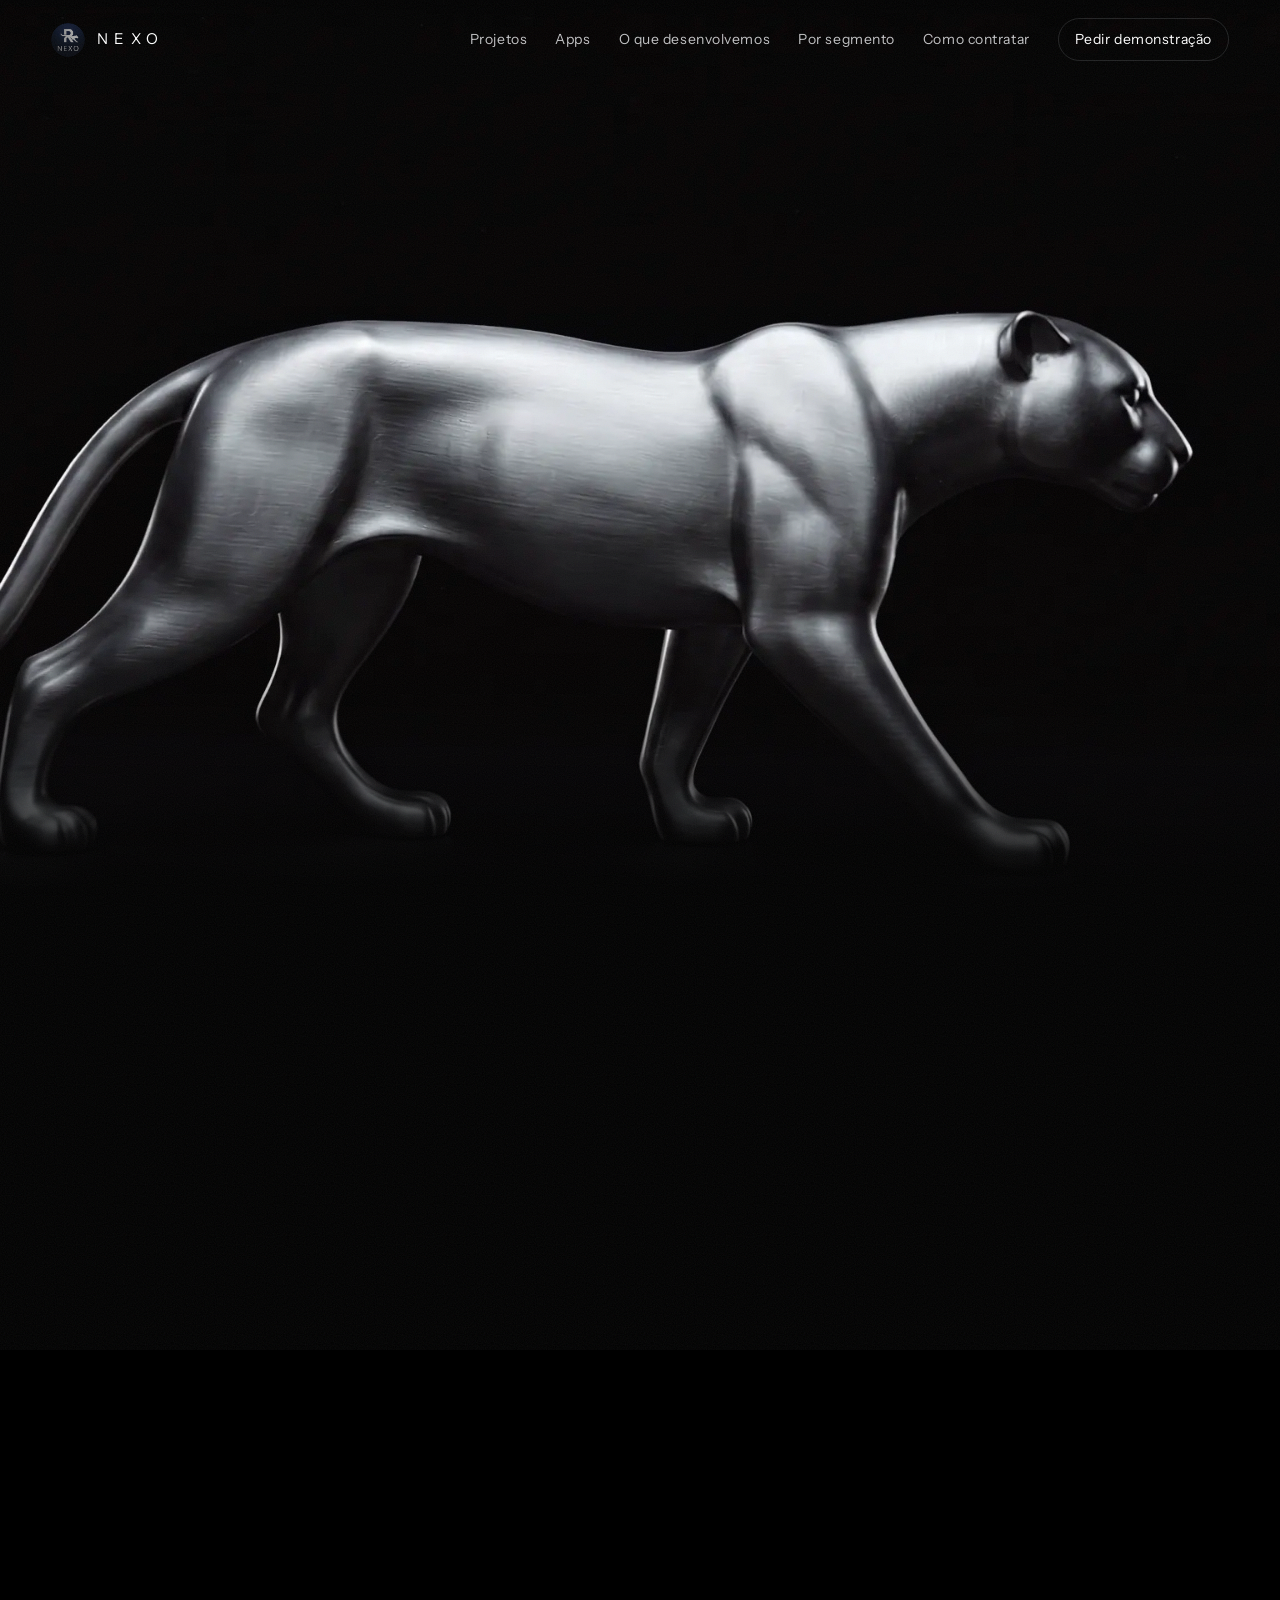
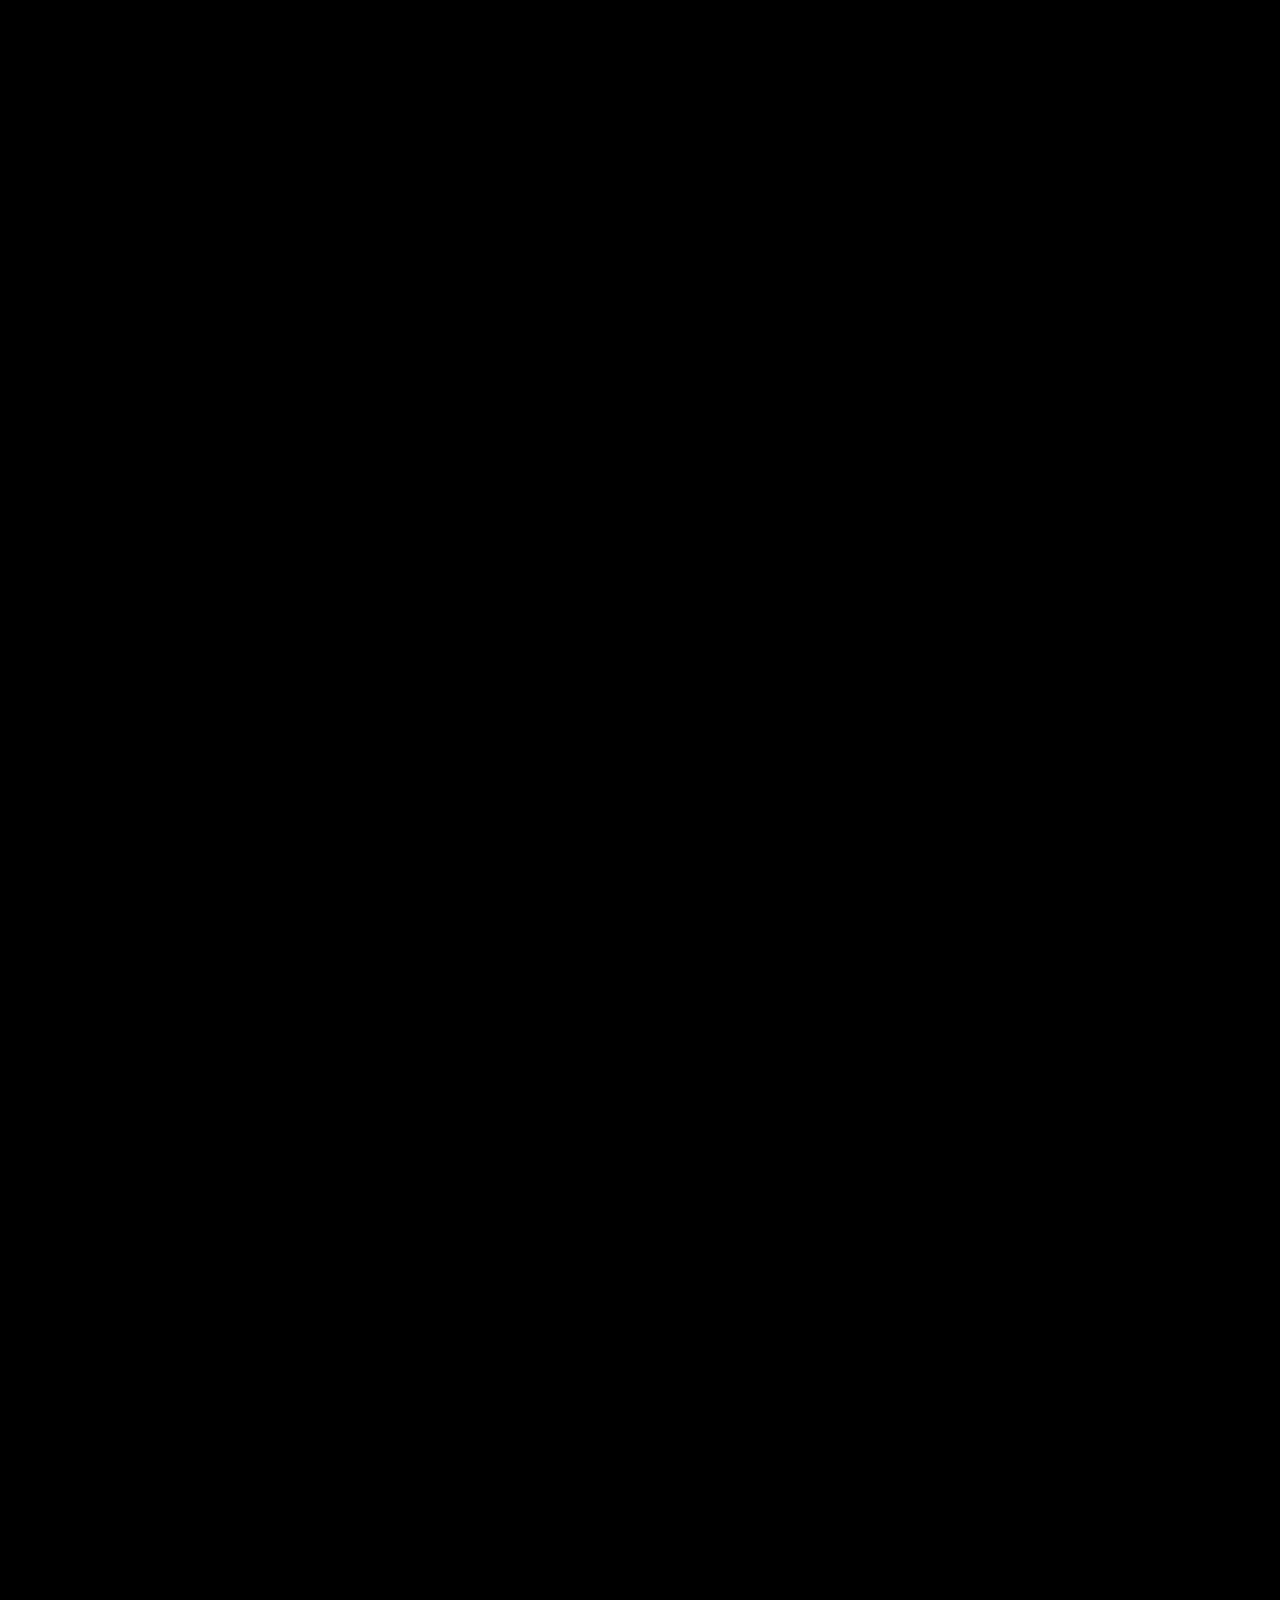
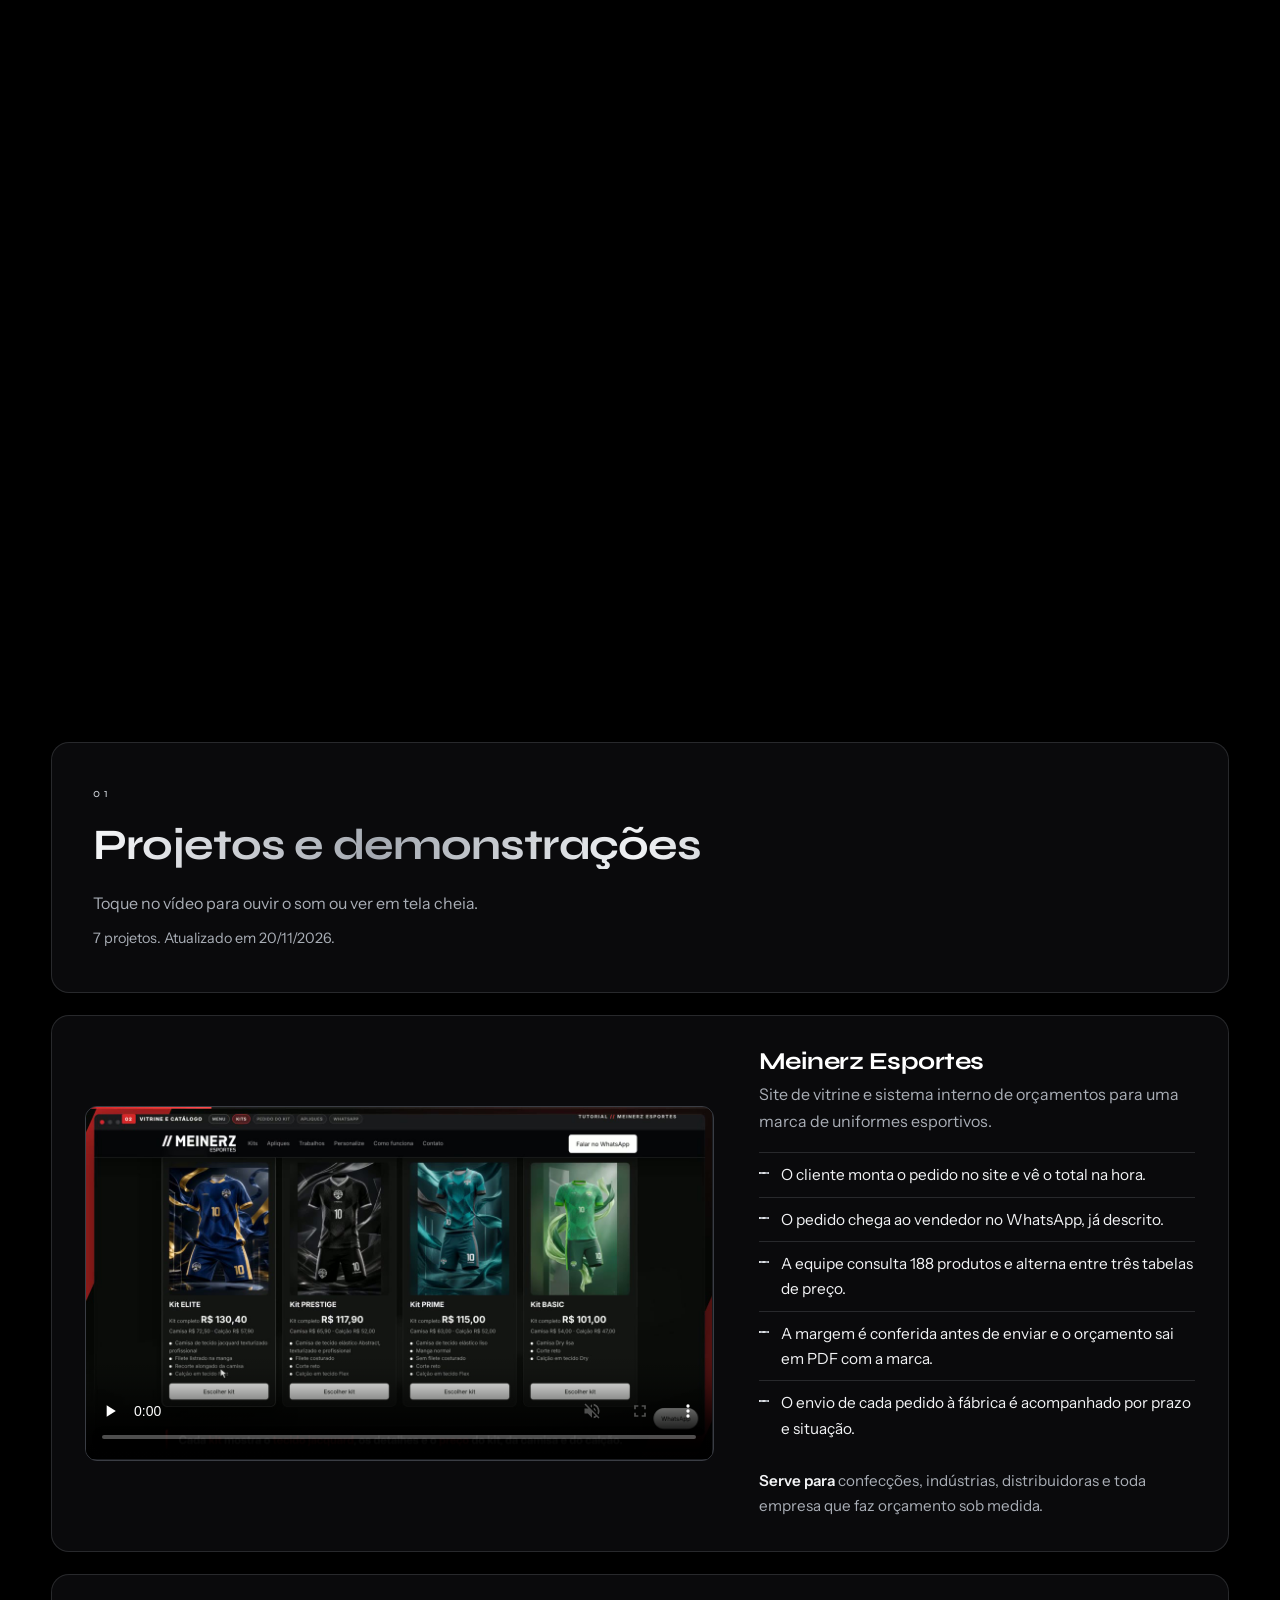
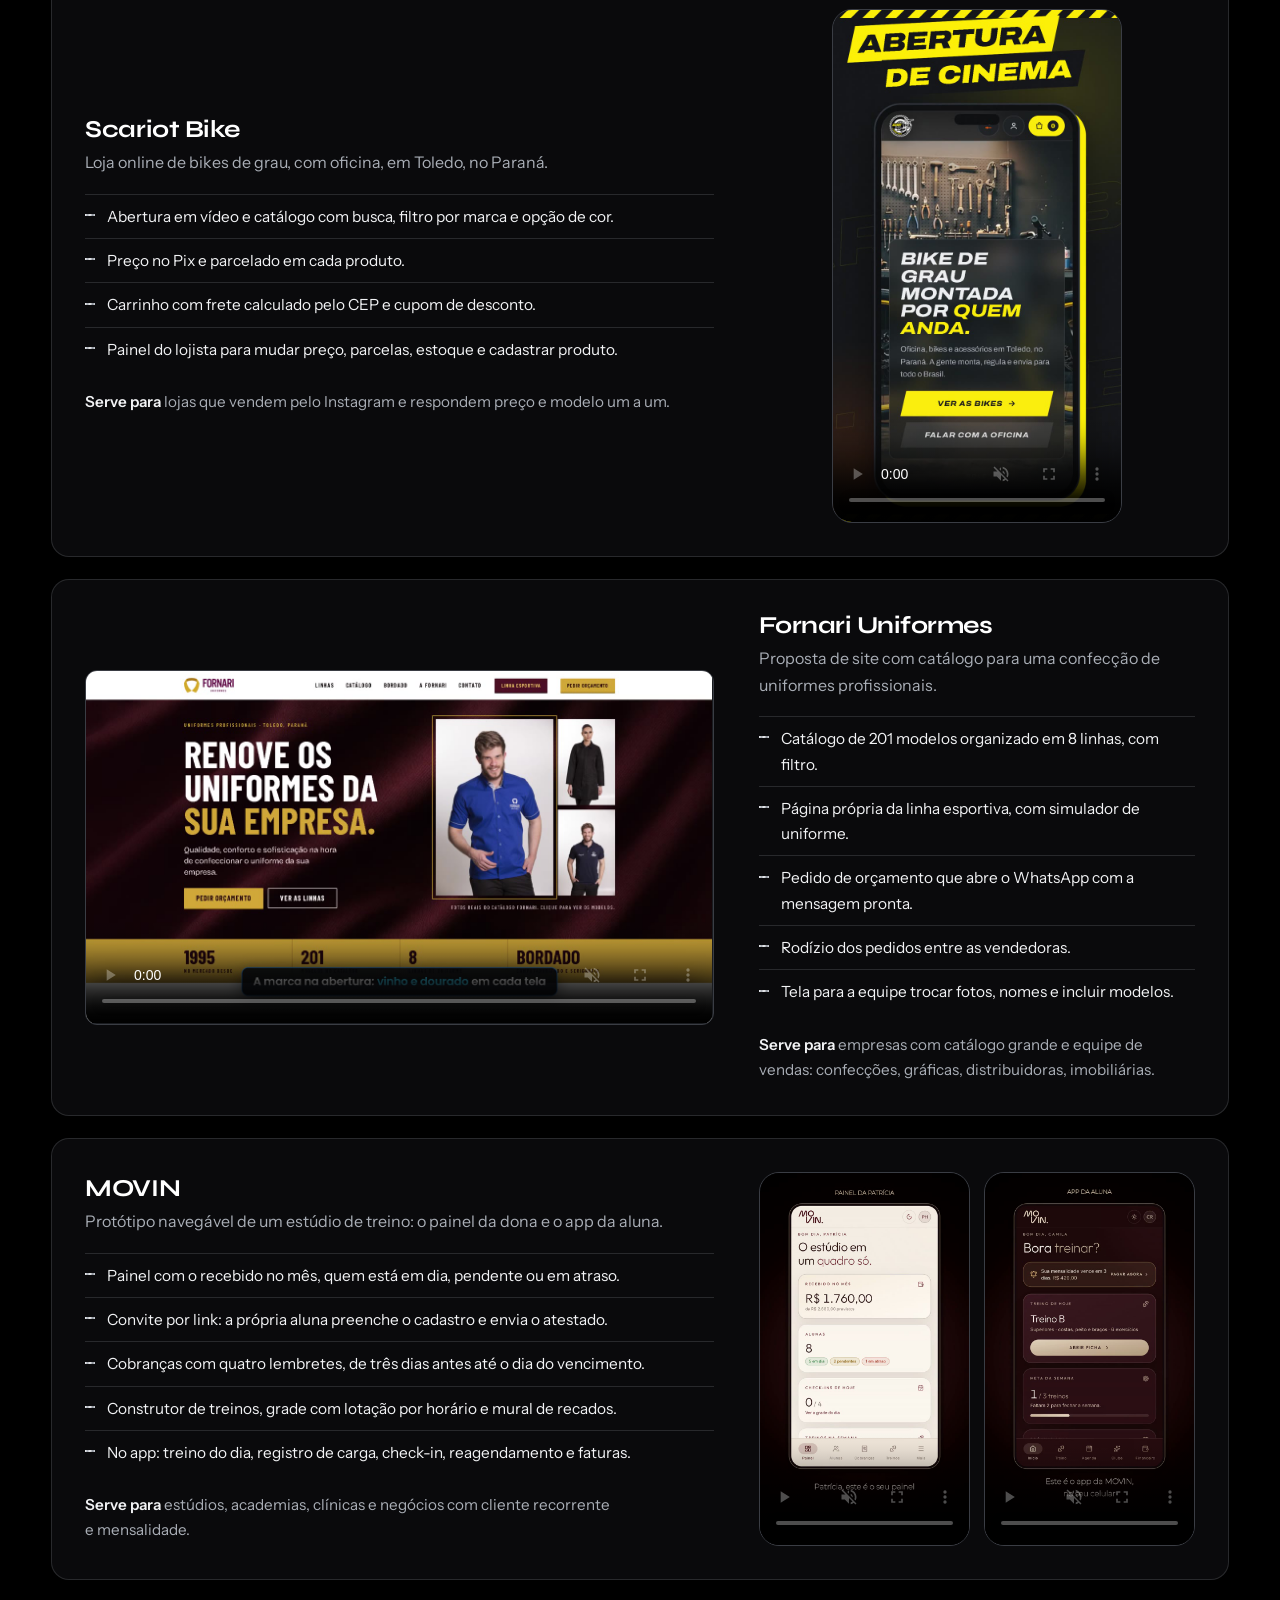
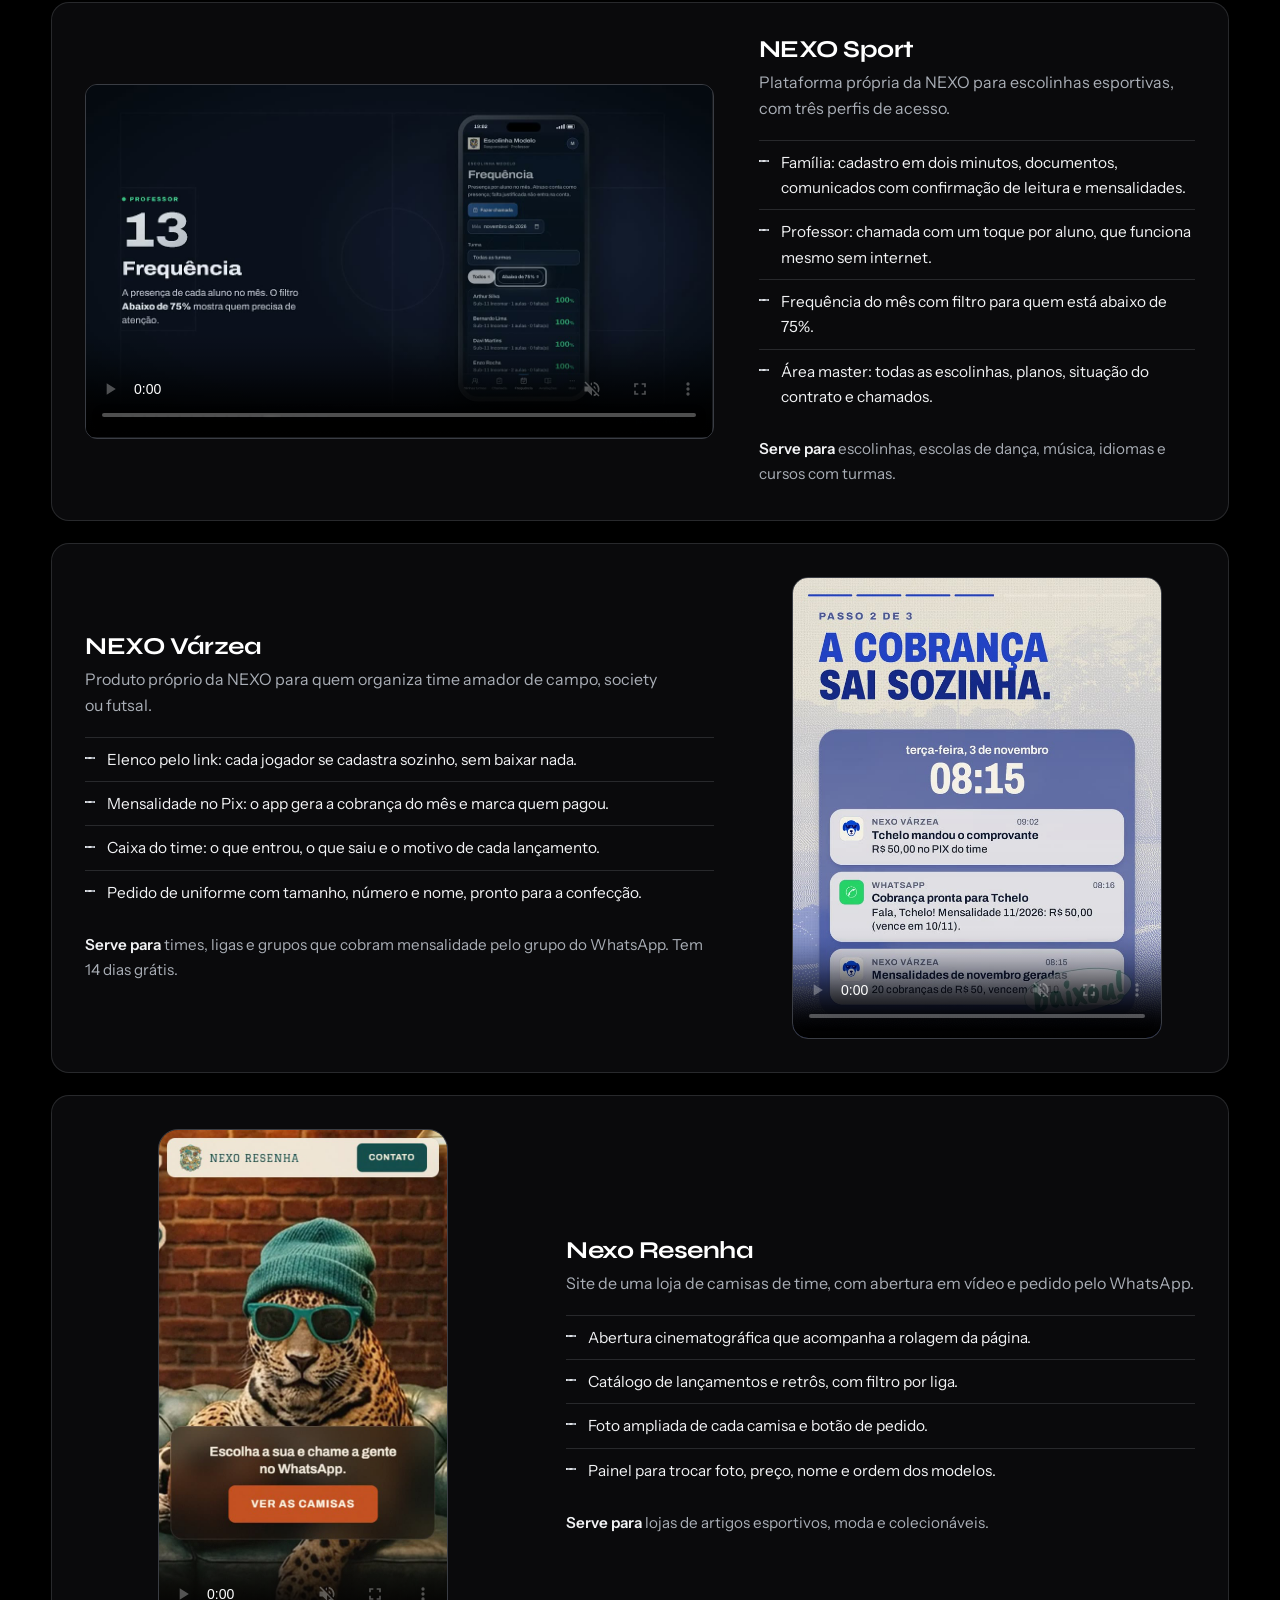
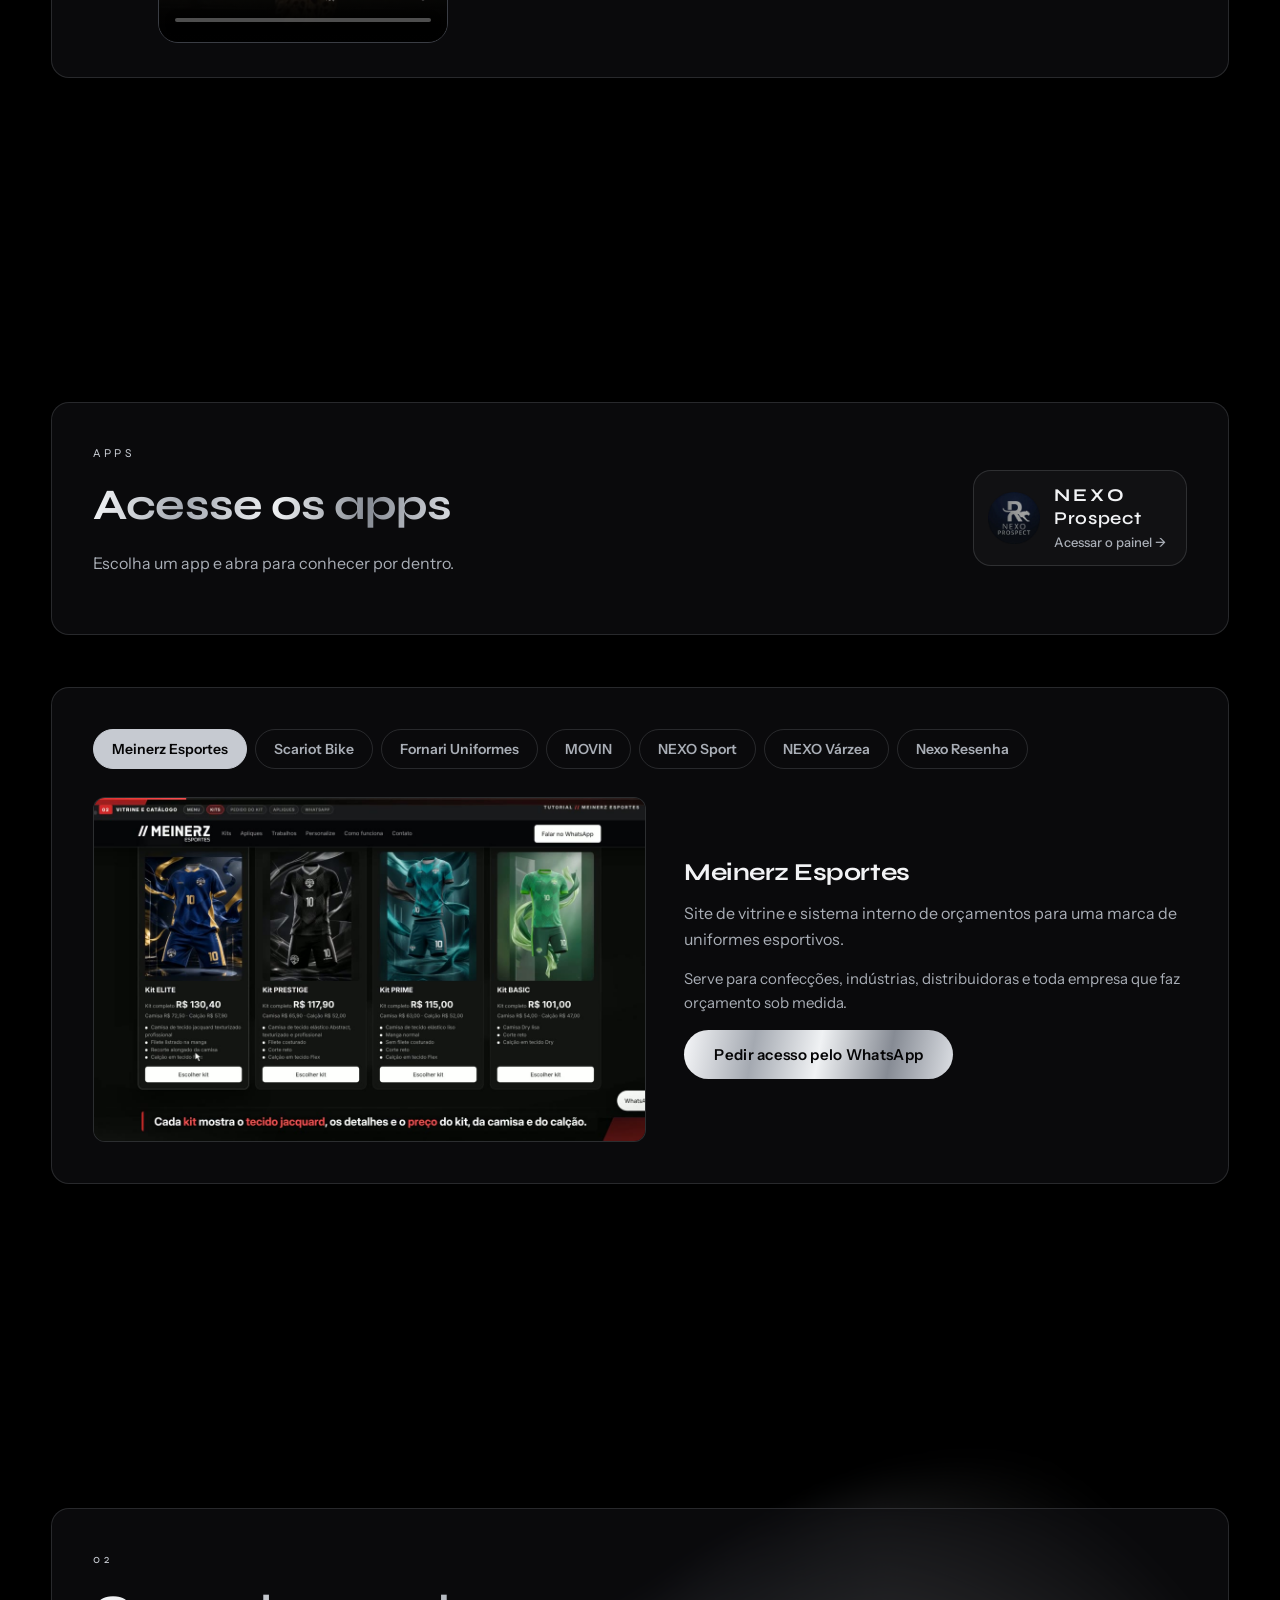
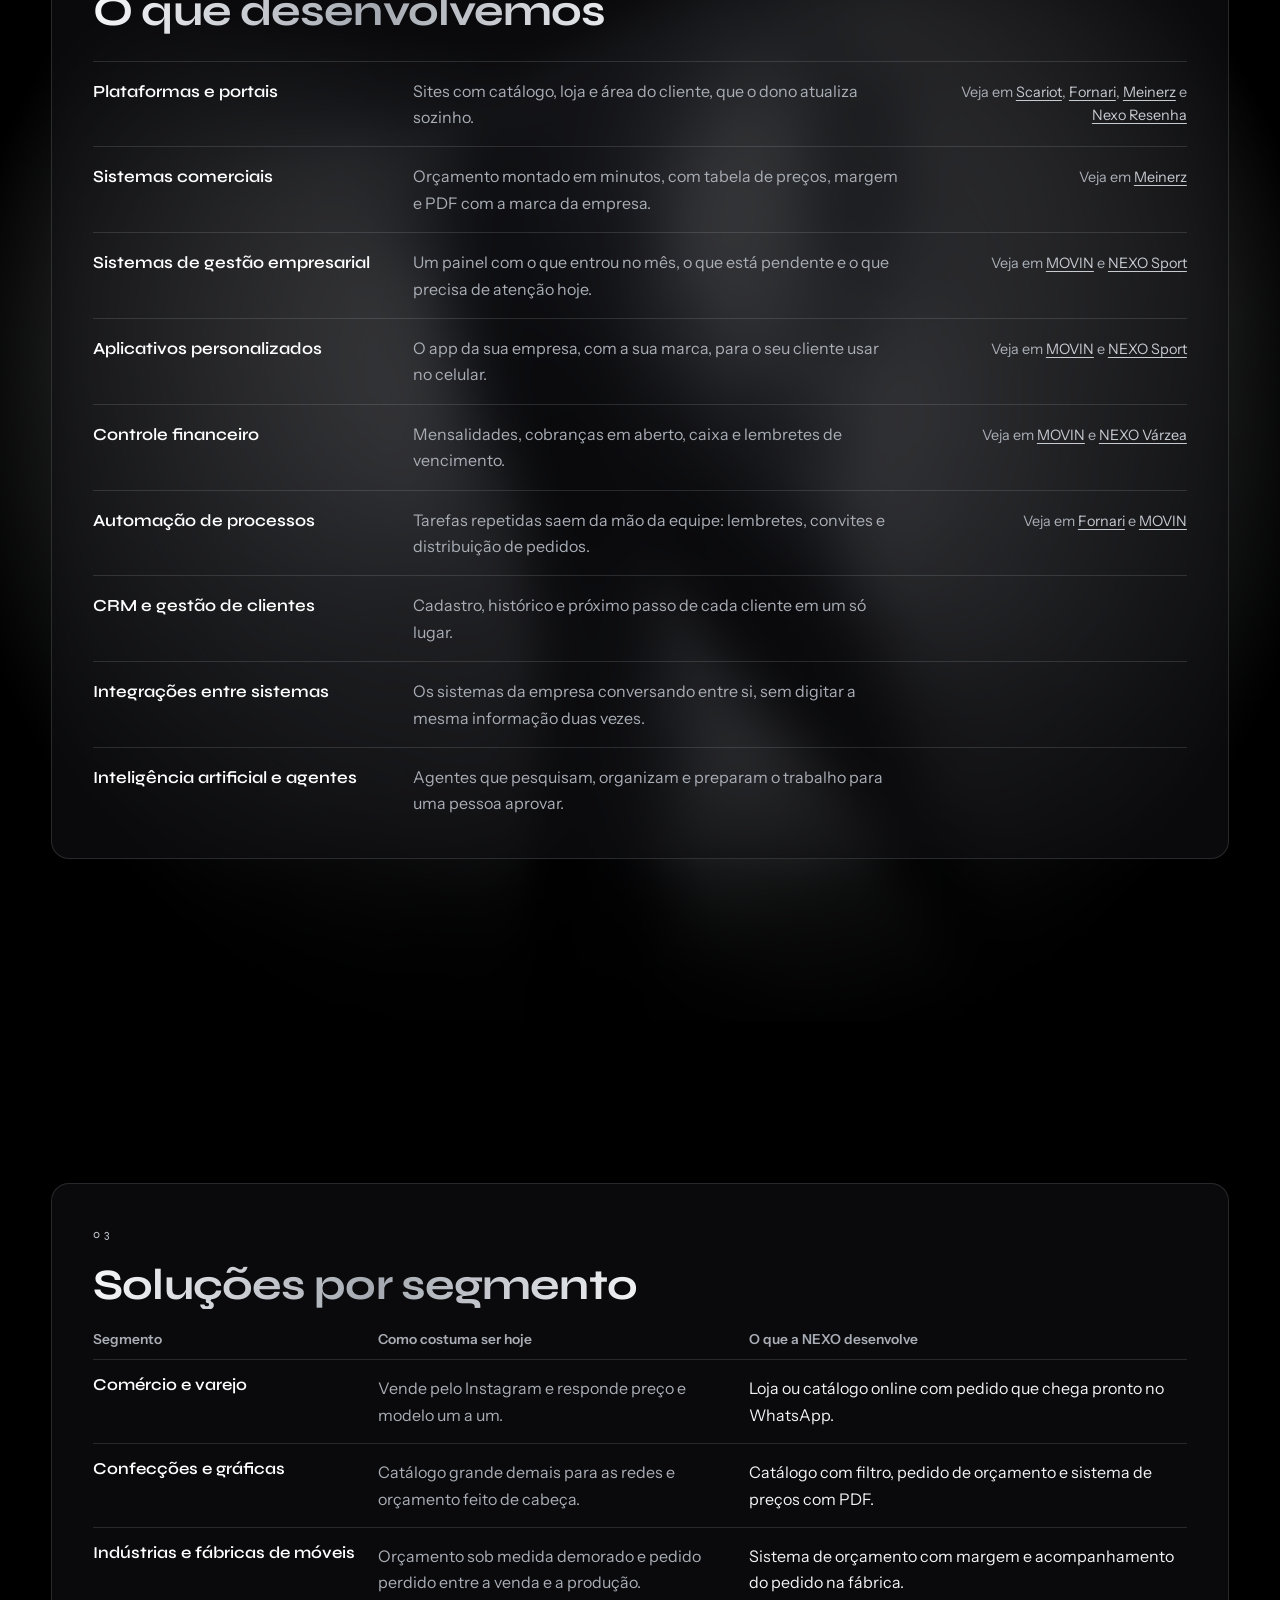
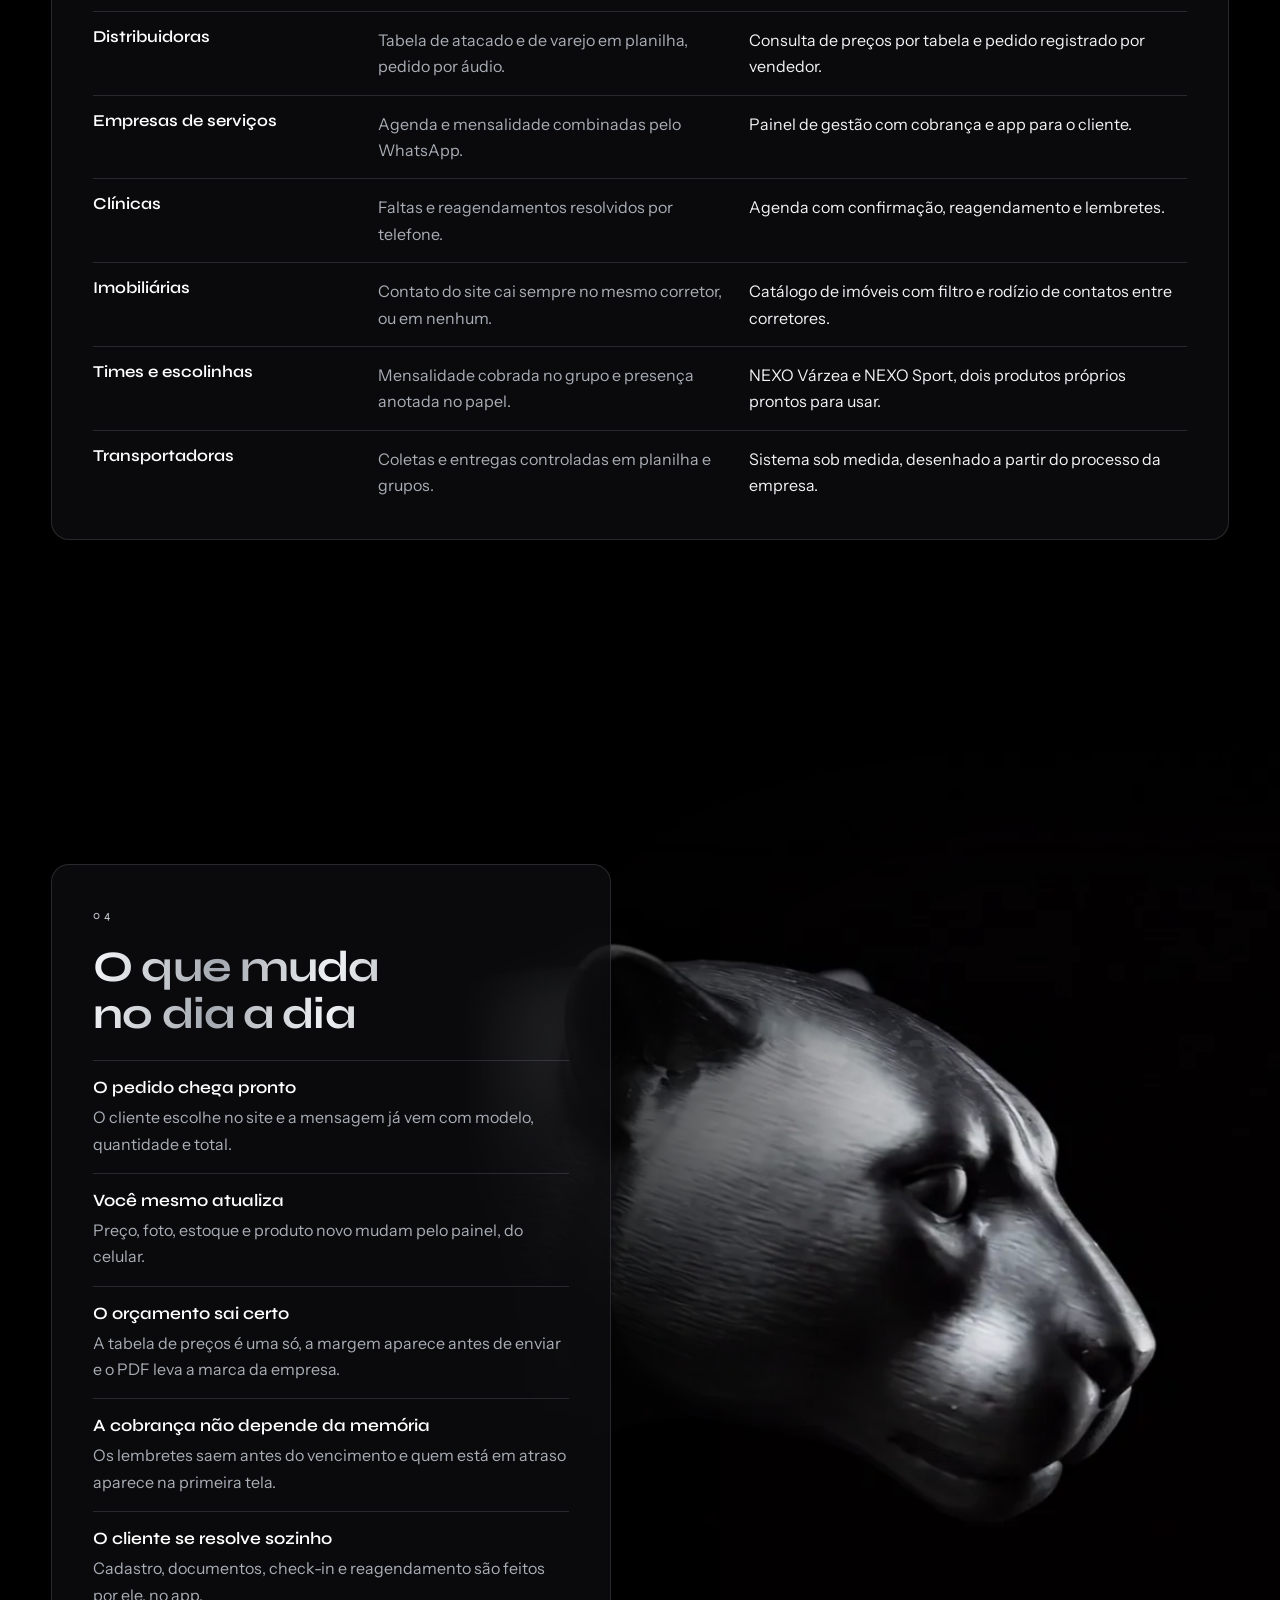
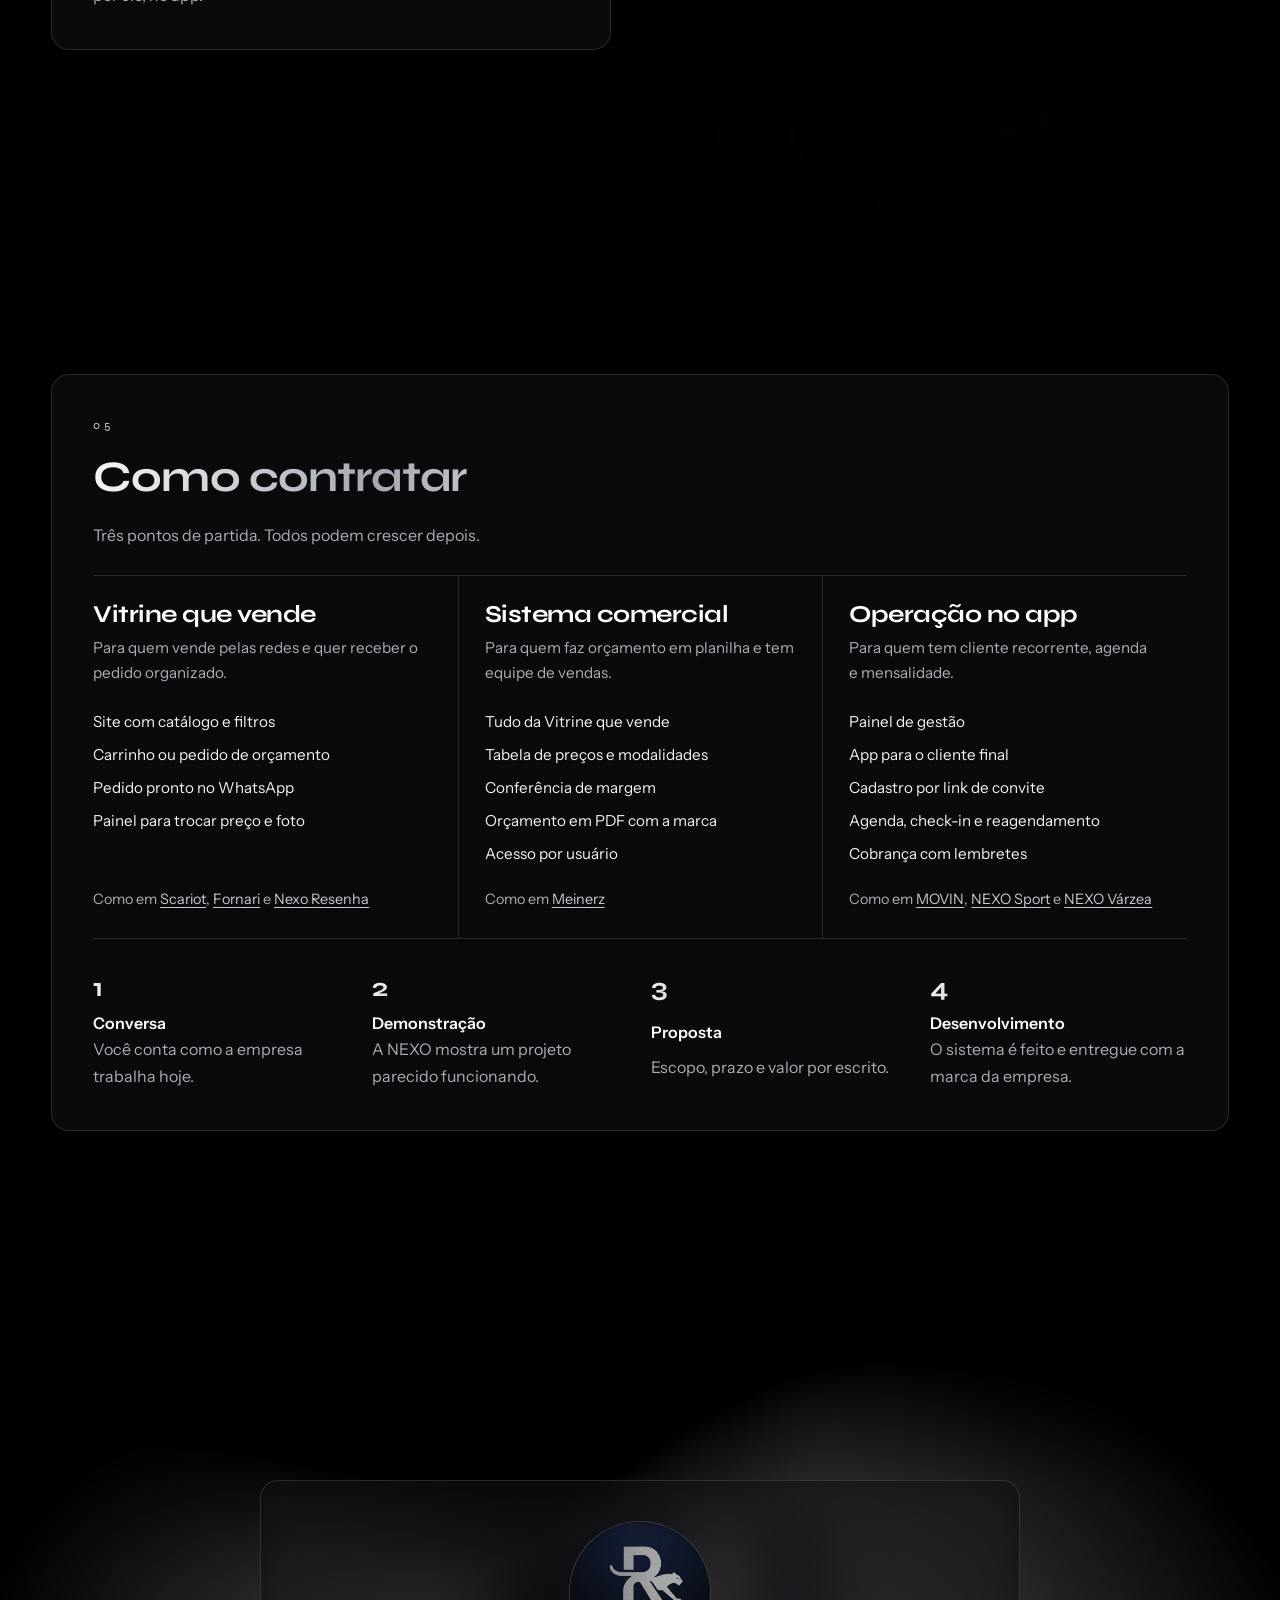
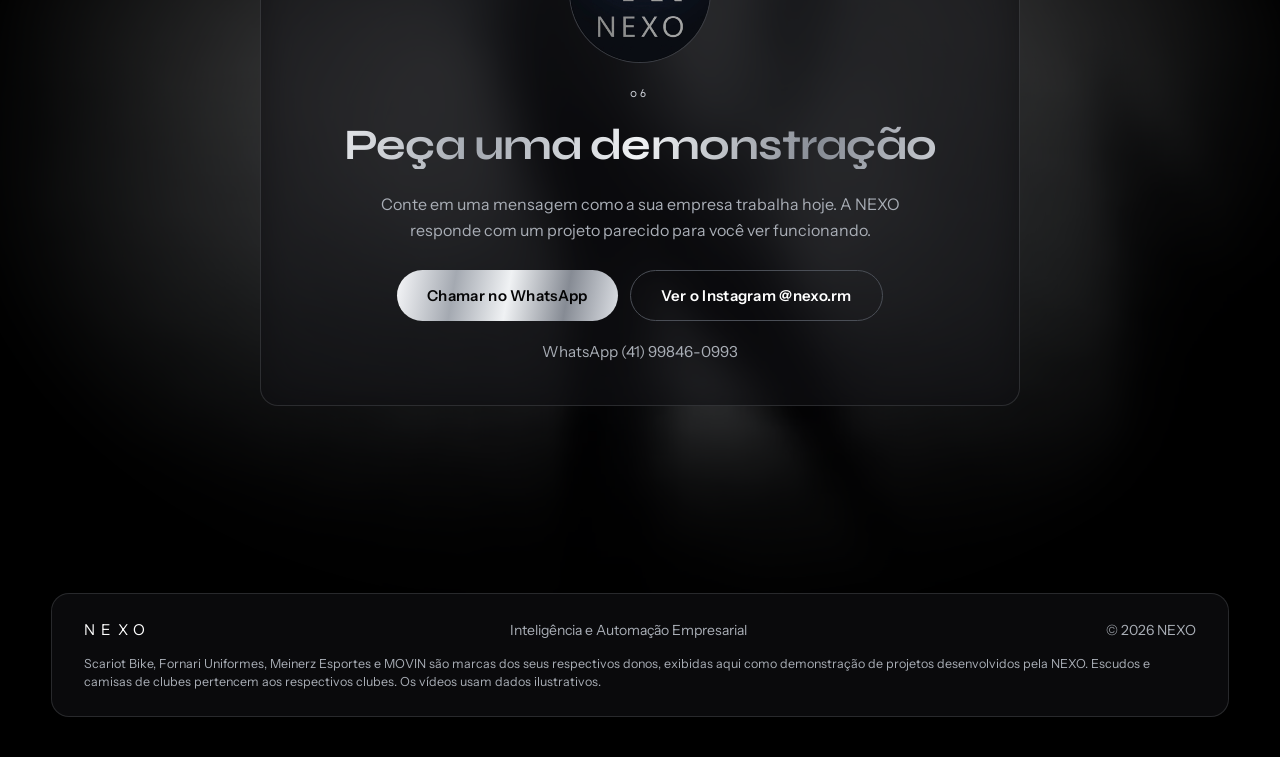
==== commit 83c1fffd: "Portfolio: logo do NEXO Prospect no cabecalho dos apps leva ao painel Co-Authored-By: Claude Opus 5." ====
--- a/portfolio/index.html
+++ b/portfolio/index.html
@@ -37,7 +37,7 @@
   <link rel="preconnect" href="https://fonts.gstatic.com" crossorigin>
   <link href="https://fonts.googleapis.com/css2?family=Instrument+Sans:wght@400;500;600&family=Syne:wght@600;700&display=swap" rel="stylesheet">
   <link rel="preload" as="image" href="assets/frames/desktop/f_0001.webp">
-  <link rel="stylesheet" href="estilo.css?v=7">
+  <link rel="stylesheet" href="estilo.css?v=8">
 </head>
 <body>
 
@@ -104,10 +104,17 @@
 
   <!-- APPS: uma aba por app, com o link para abrir (os dados vêm de projetos.js) -->
   <section id="apps" class="secao secao--larga">
-    <div class="painel painel--cabecalho revelar">
-      <span class="rotulo">APPS</span>
-      <h2>Acesse os apps</h2>
-      <p>Escolha um app e abra para conhecer por dentro.</p>
+    <div class="painel painel--cabecalho revelar apps-cabecalho">
+      <div>
+        <span class="rotulo">APPS</span>
+        <h2>Acesse os apps</h2>
+        <p>Escolha um app e abra para conhecer por dentro.</p>
+      </div>
+      <!-- Entrada do NEXO Prospect (pedido do Ricardo, 21/11/2026): o logo leva ao painel -->
+      <a class="prospect-acesso" href="https://nexoprospect.com/" aria-label="Acessar o NEXO Prospect">
+        <img src="../assets/nexo-marca.webp" alt="" width="52" height="52">
+        <span><b>NEXO</b> Prospect<small>Acessar o painel →</small></span>
+      </a>
     </div>
     <div class="painel abas revelar" id="apps-abas"></div>
   </section>
--- a/portfolio/estilo.css
+++ b/portfolio/estilo.css
@@ -380,3 +380,17 @@
 @media (max-width: 760px) { .abas-quadro { grid-template-columns: 1fr; } }
 @media (prefers-reduced-motion: reduce) { .aba { transition: none; } }
 #apps > .painel { min-width: 0; max-width: min(var(--largura), 100%); }
+
+/* ── Entrada do NEXO Prospect no cabeçalho dos apps (21/11/2026) ─────────── */
+.apps-cabecalho { display: flex; flex-wrap: wrap; align-items: center; justify-content: space-between; gap: 20px; }
+.apps-cabecalho > div { min-width: 0; }
+.prospect-acesso { display: inline-flex; align-items: center; gap: 14px; text-decoration: none; color: var(--texto);
+  border: 1px solid var(--linha); border-radius: var(--raio); padding: 14px 20px 14px 14px; background: rgb(255 255 255 / .03);
+  transition: border-color .25s, transform .4s var(--ease), background .25s; }
+.prospect-acesso:hover { border-color: var(--acento); background: rgb(255 255 255 / .06); transform: translateY(-2px); }
+.prospect-acesso:focus-visible { outline: 2px solid var(--acento); outline-offset: 3px; }
+.prospect-acesso img { width: 52px; height: 52px; border-radius: 12px; object-fit: contain; flex: none; }
+.prospect-acesso span { display: flex; flex-direction: column; gap: 2px; font: 600 18px/1.15 var(--fonte-titulo); letter-spacing: .04em; }
+.prospect-acesso b { font-weight: 700; letter-spacing: .18em; }
+.prospect-acesso small { font: 500 13px/1.3 var(--fonte-texto); color: var(--texto-suave); letter-spacing: 0; margin-top: 4px; }
+@media (prefers-reduced-motion: reduce) { .prospect-acesso { transition: none; } }
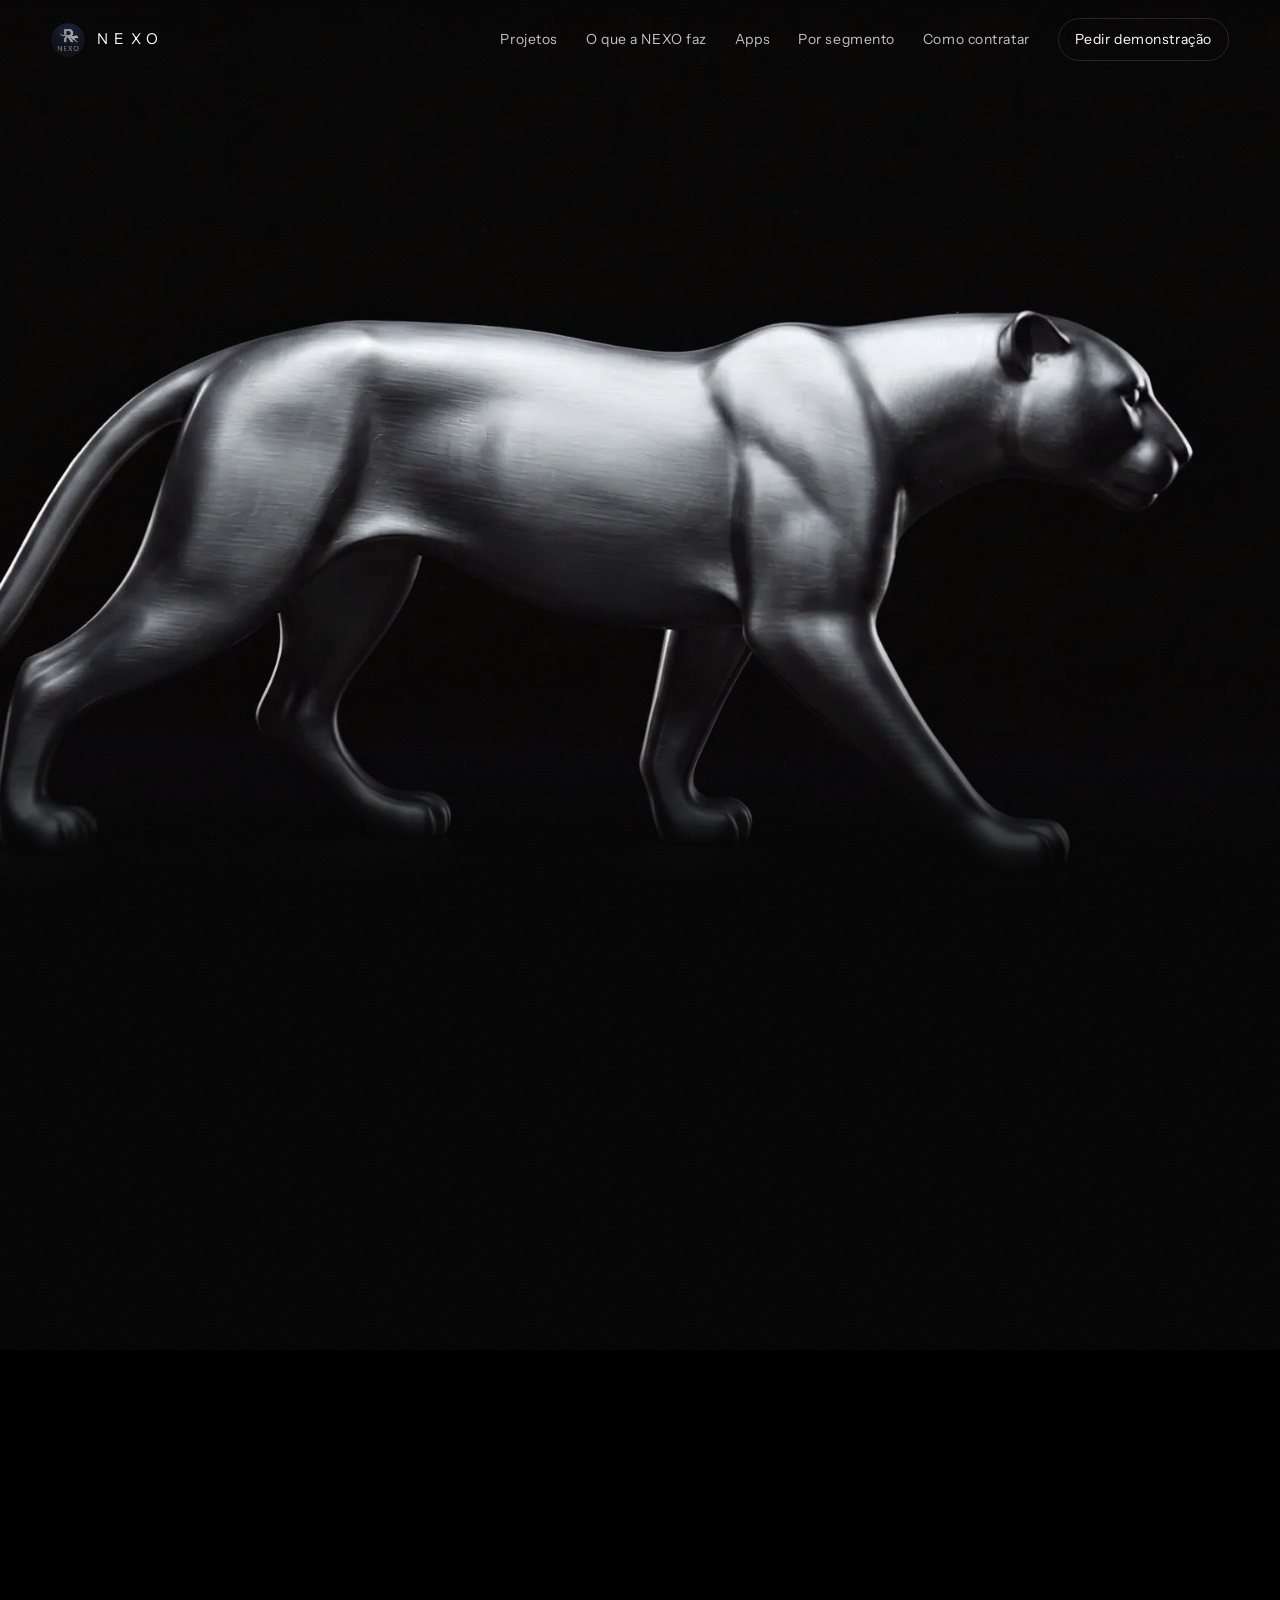
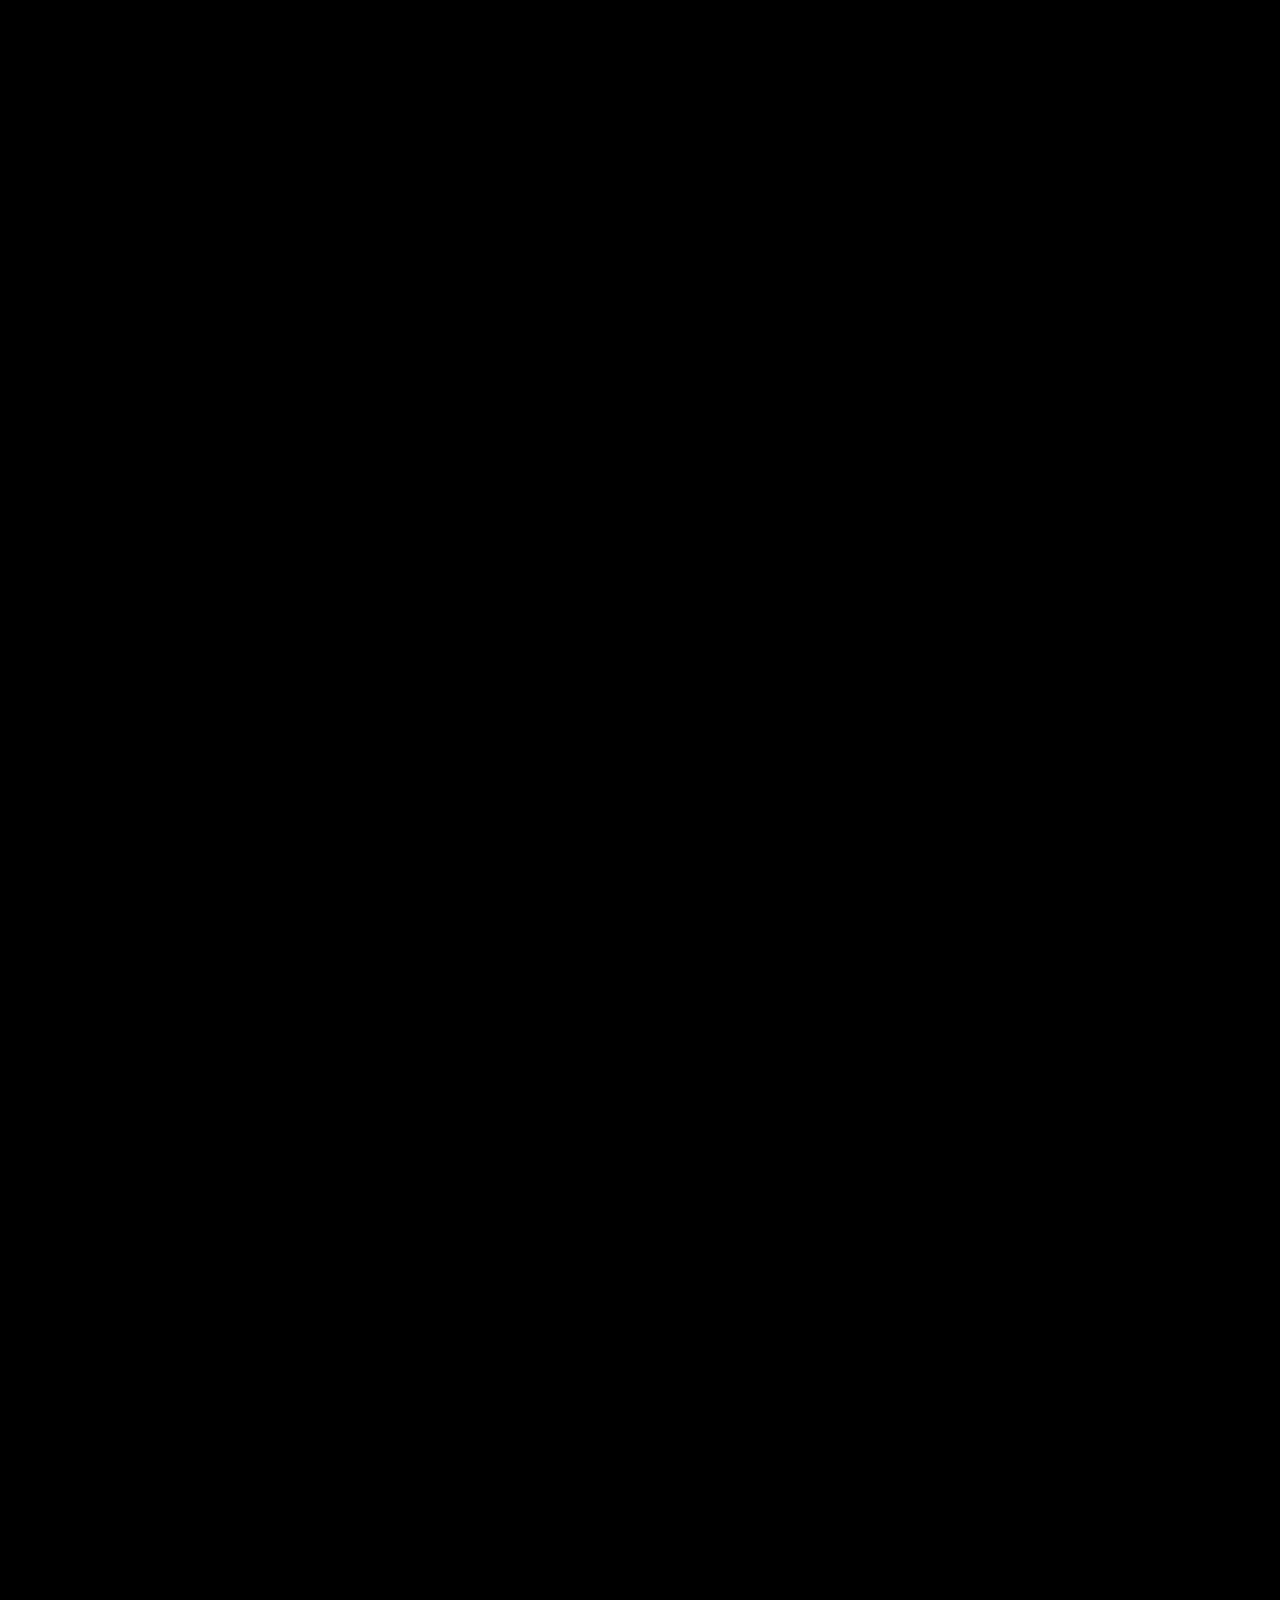
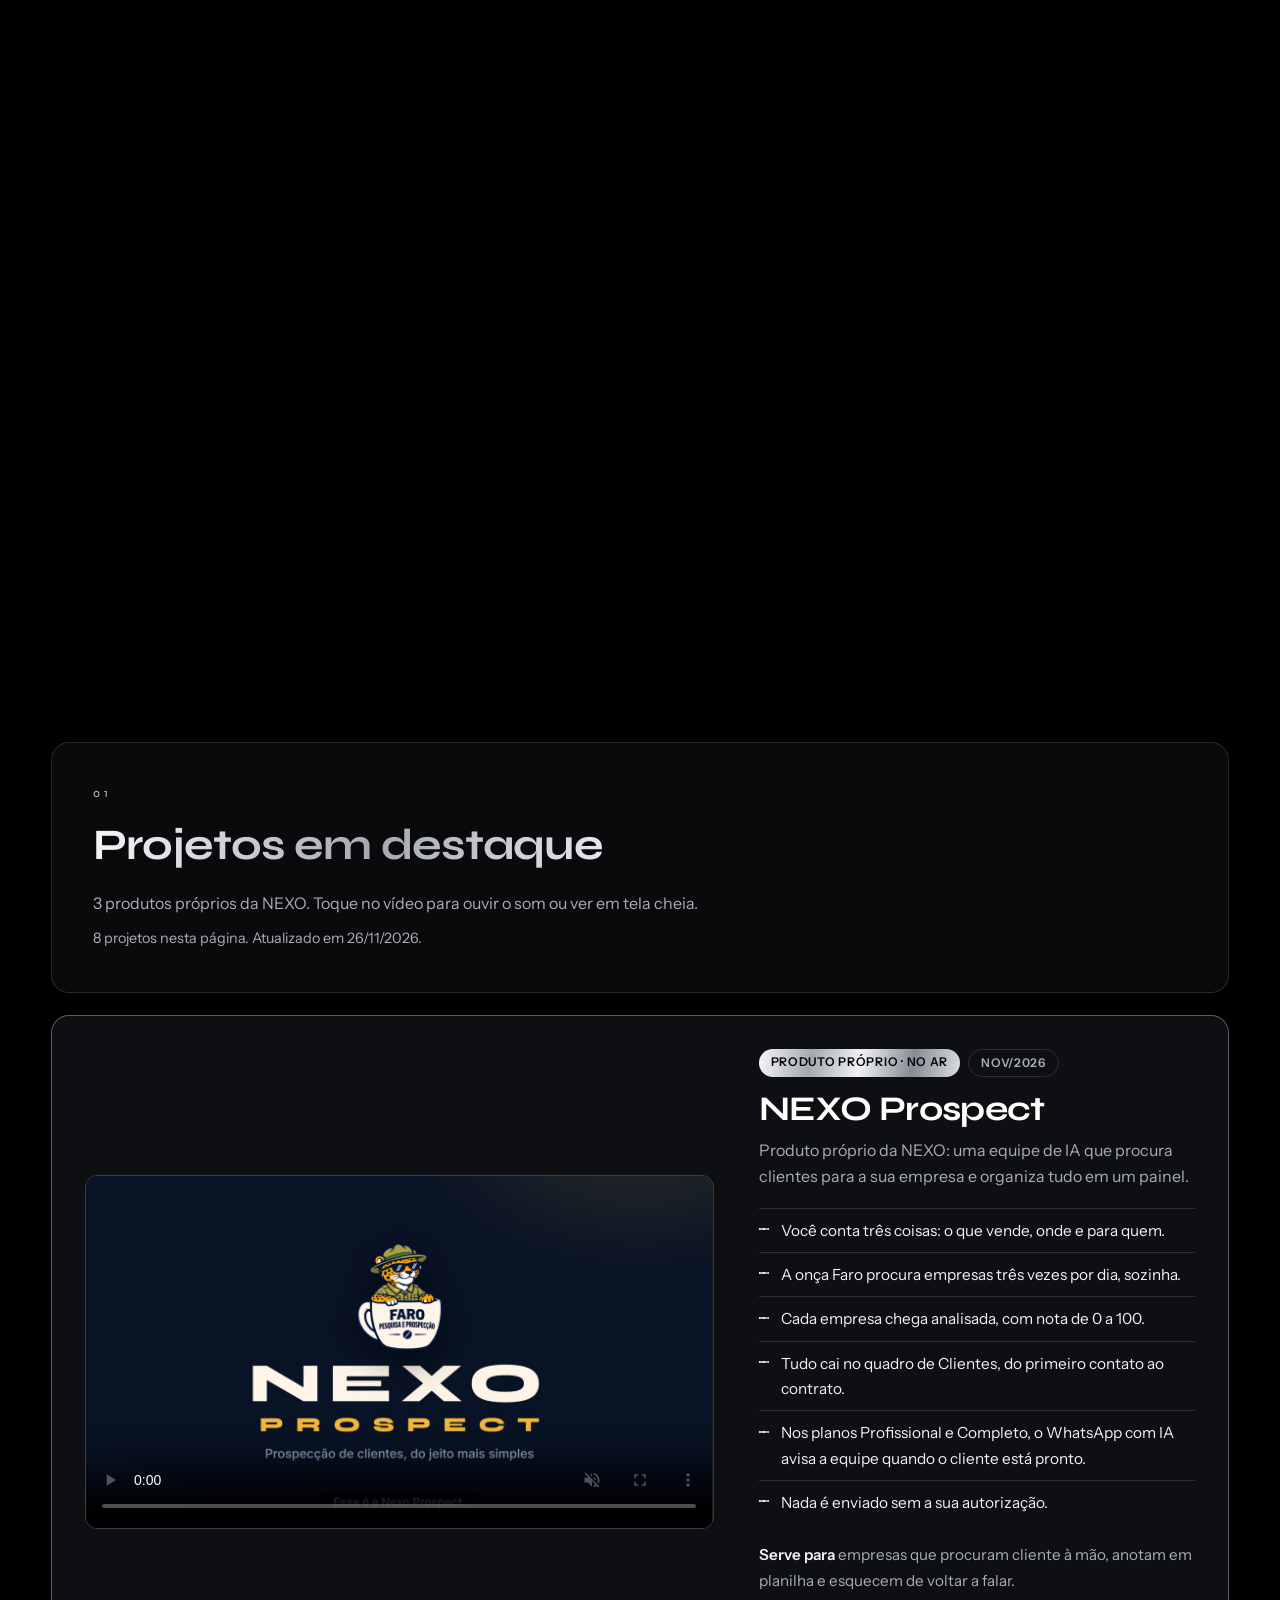
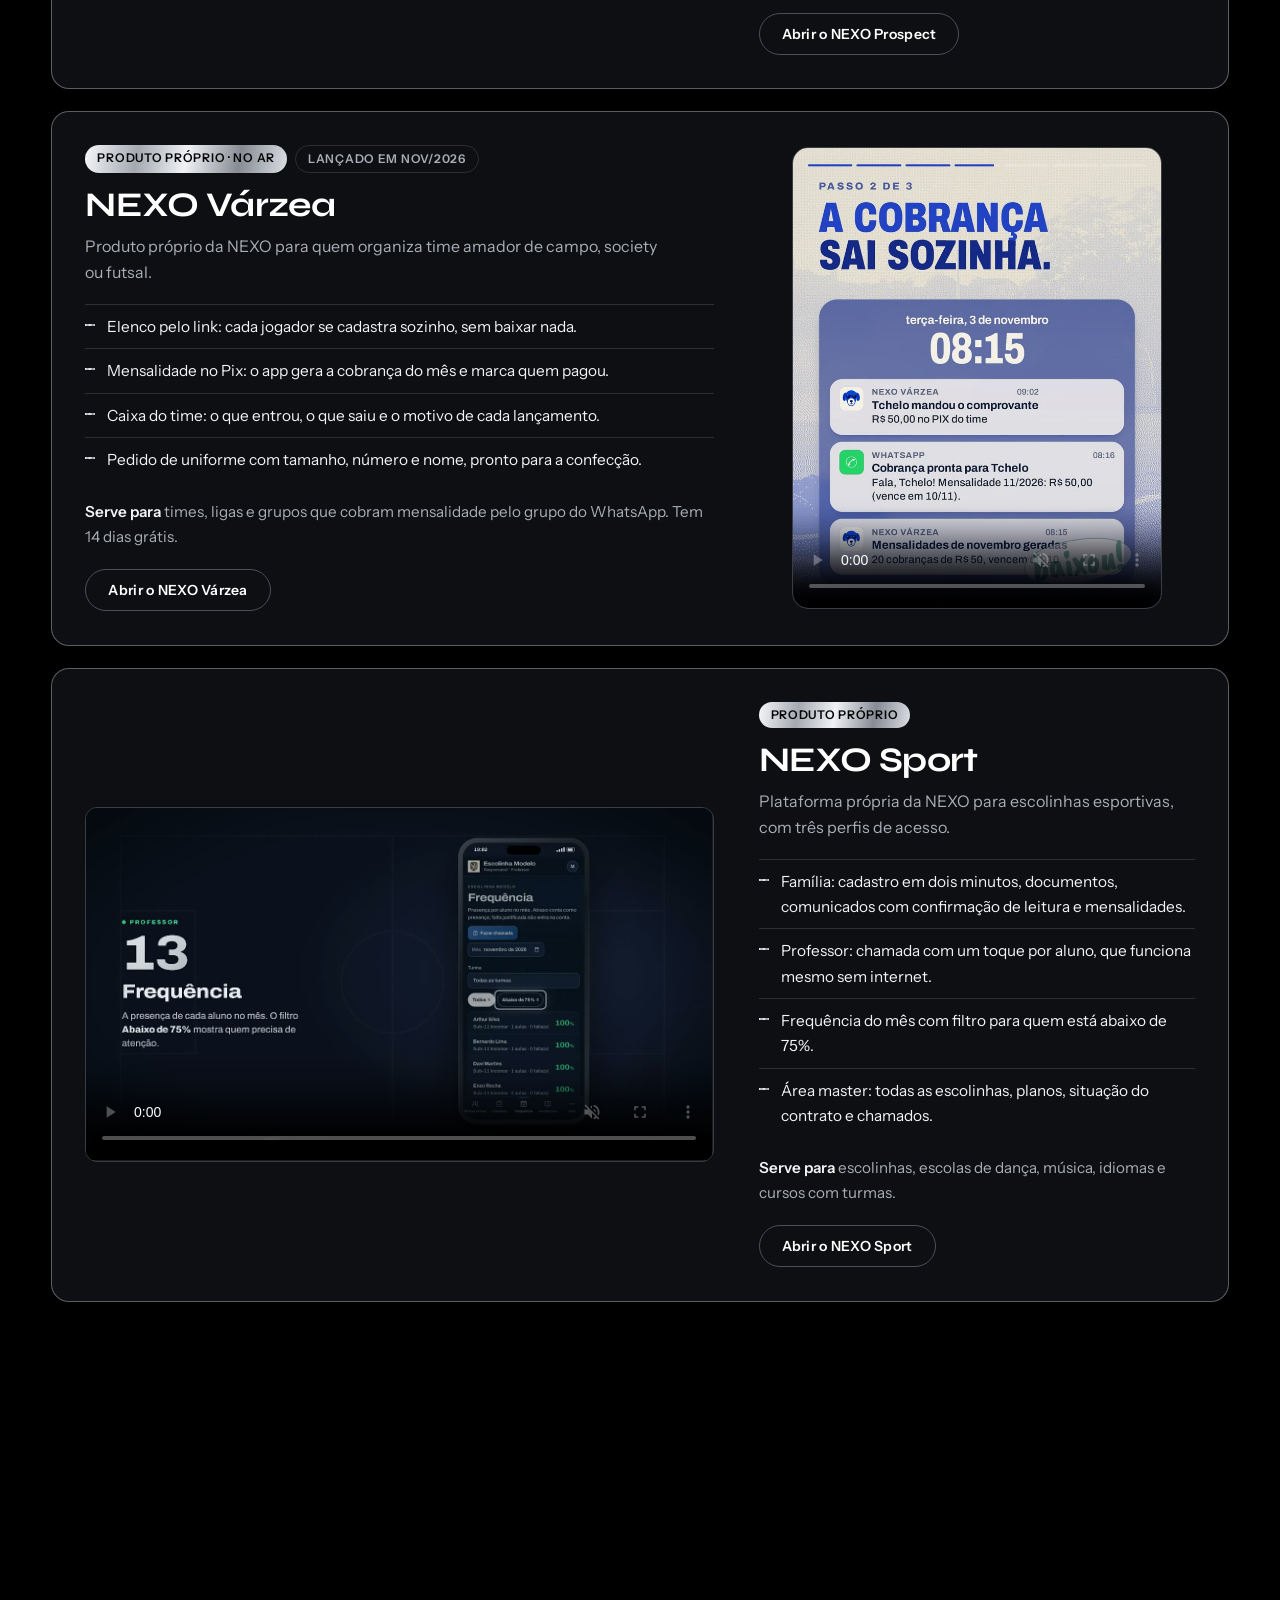
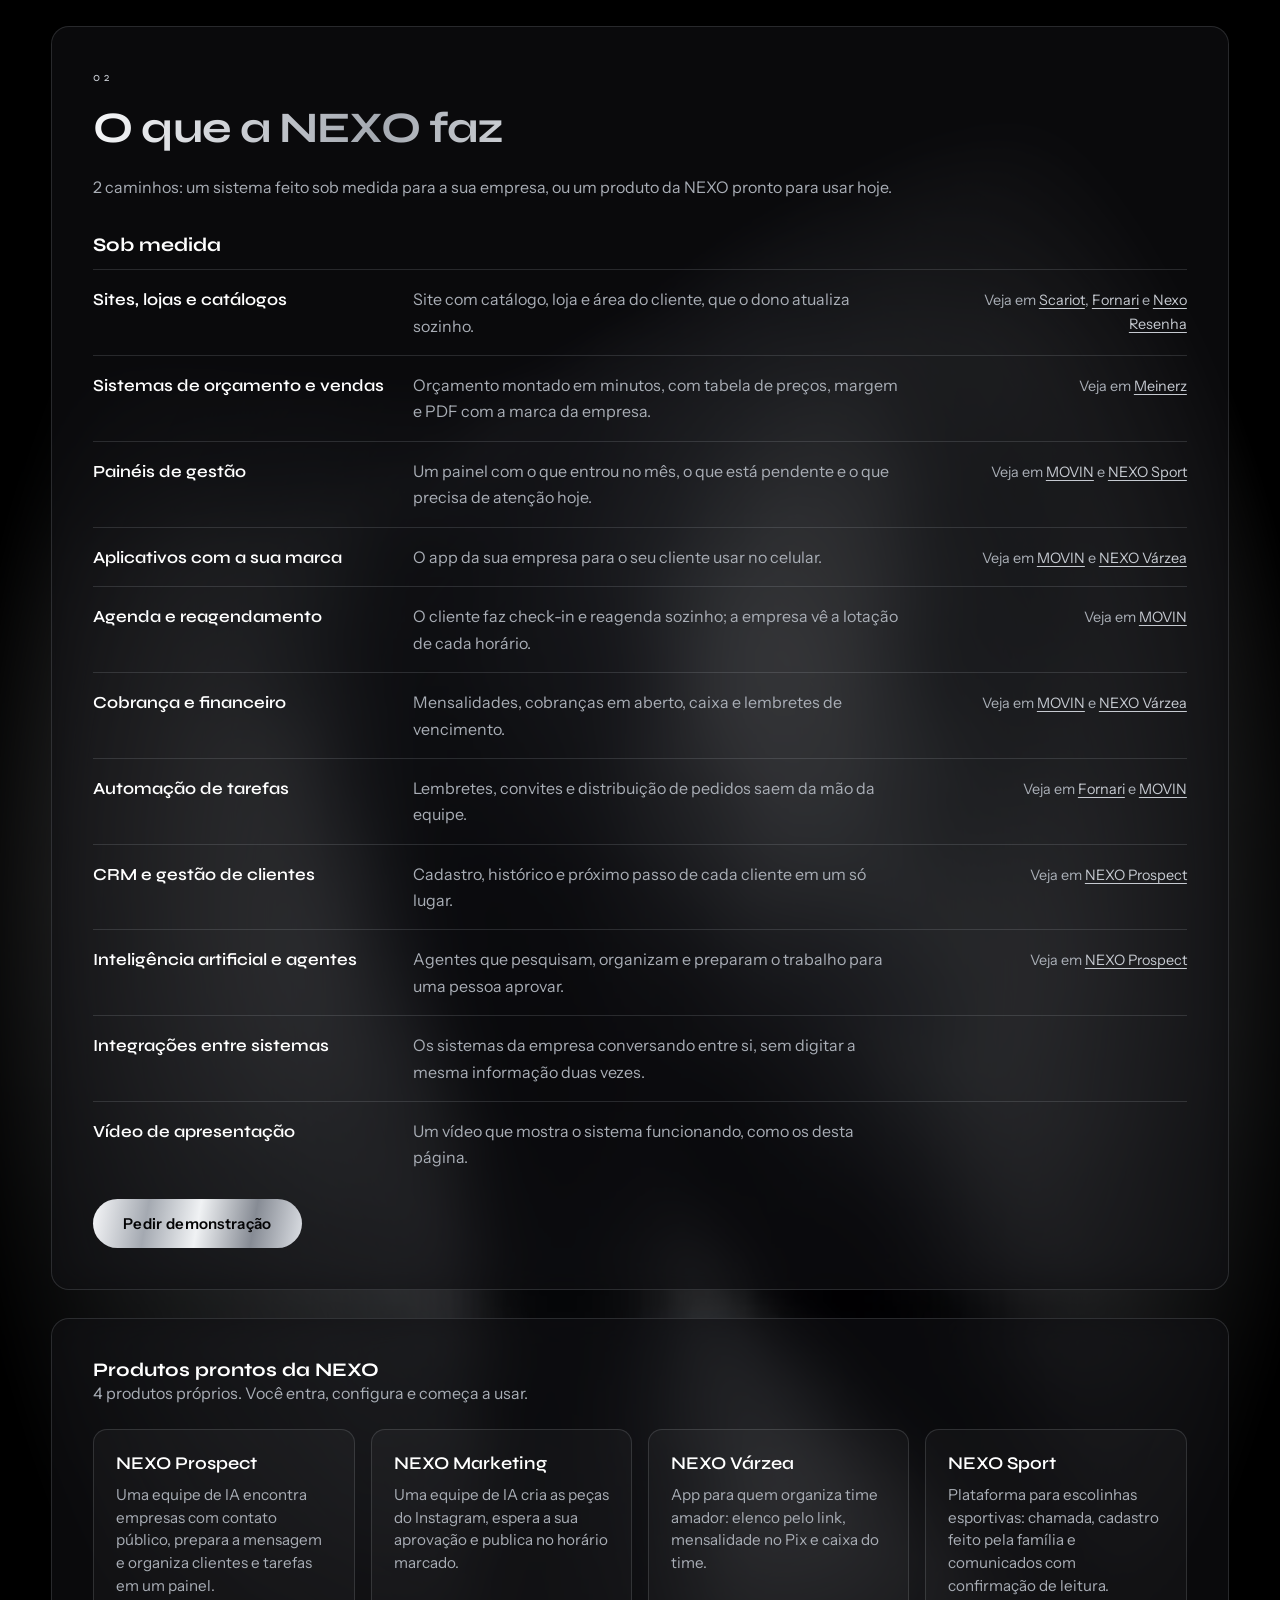
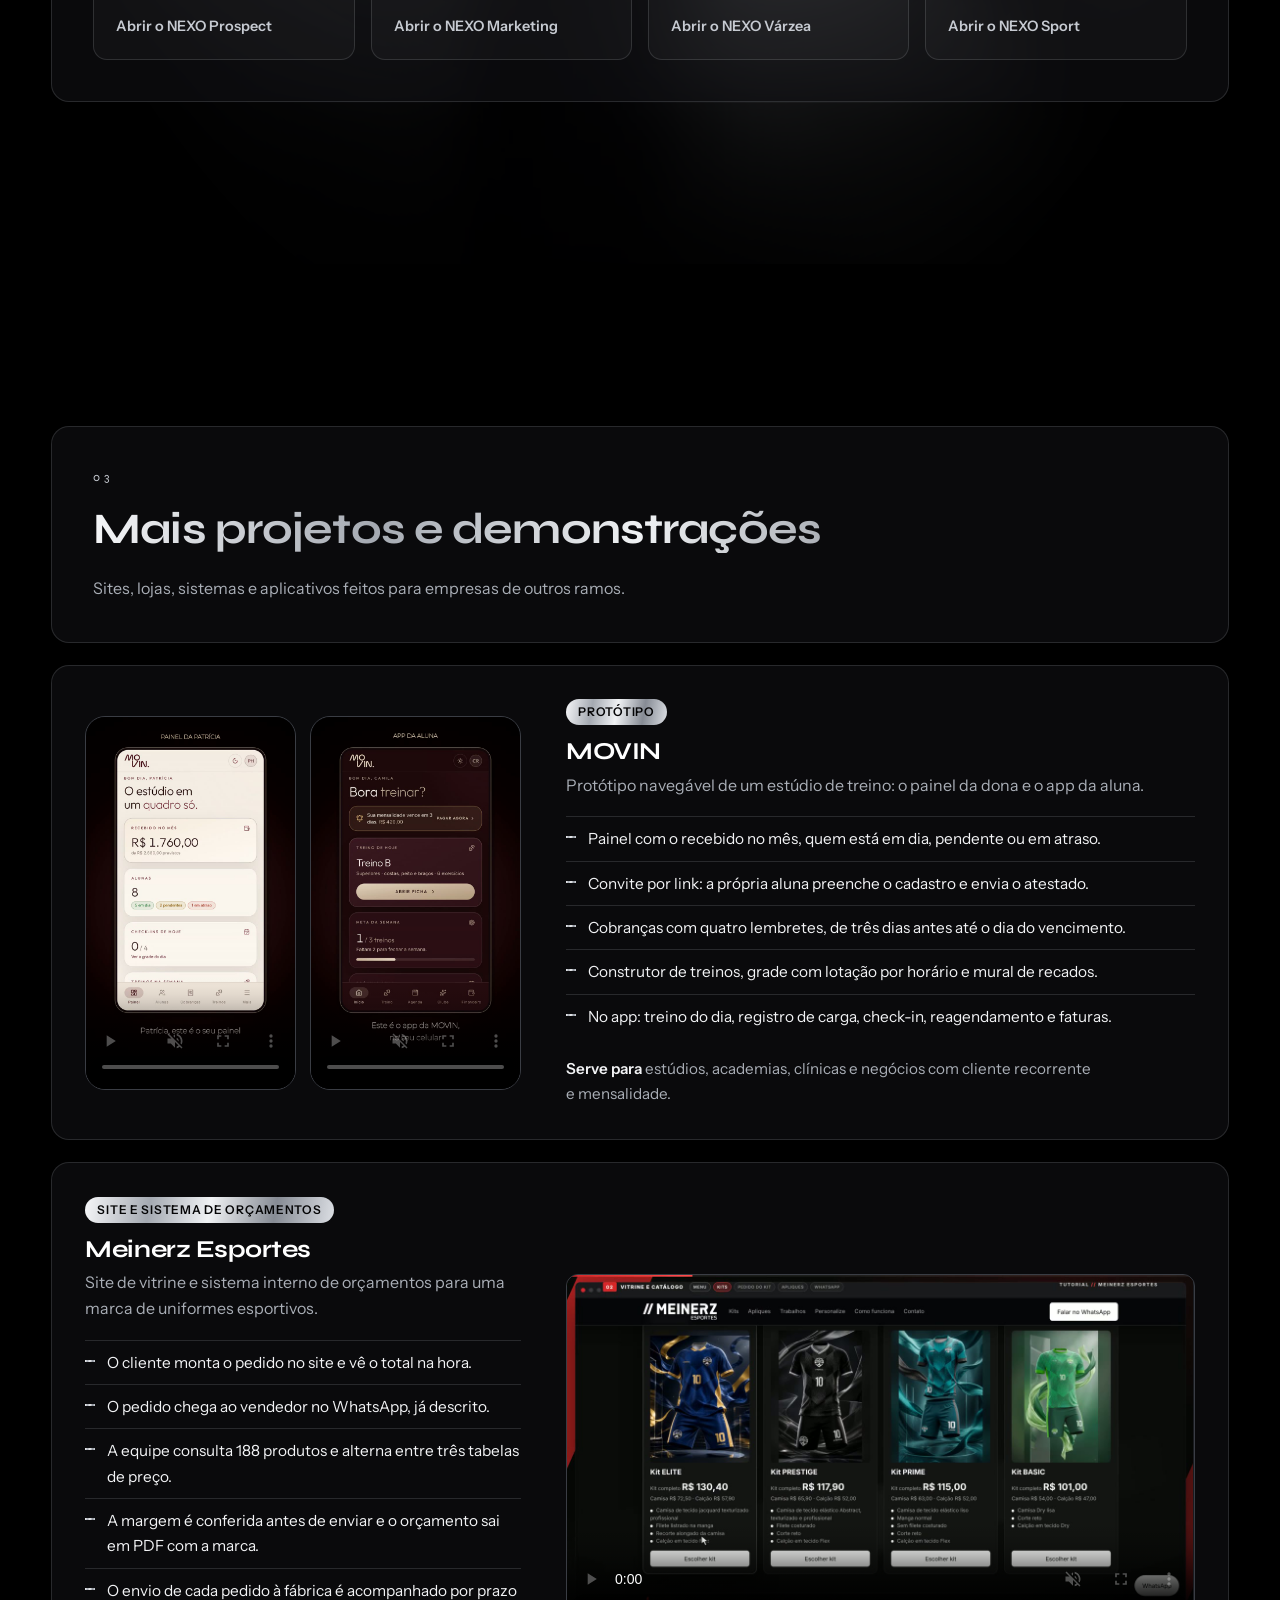
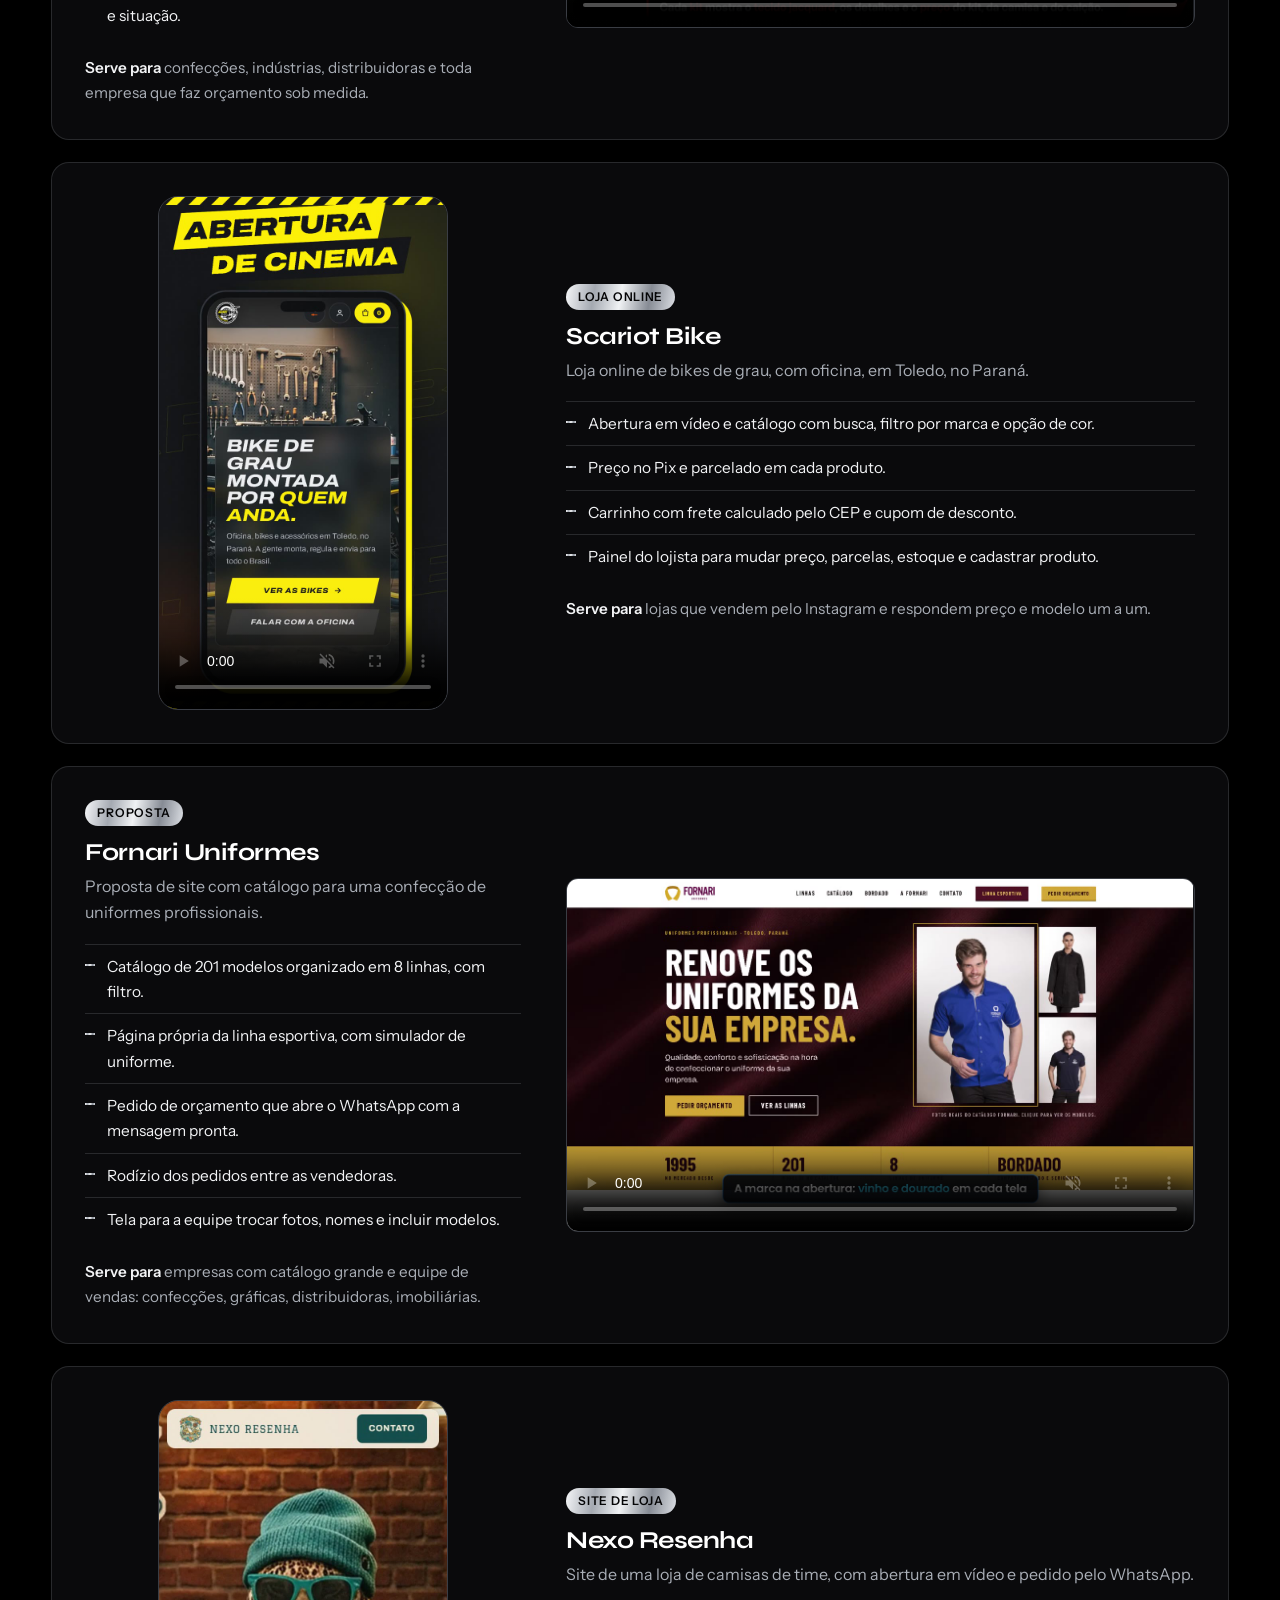
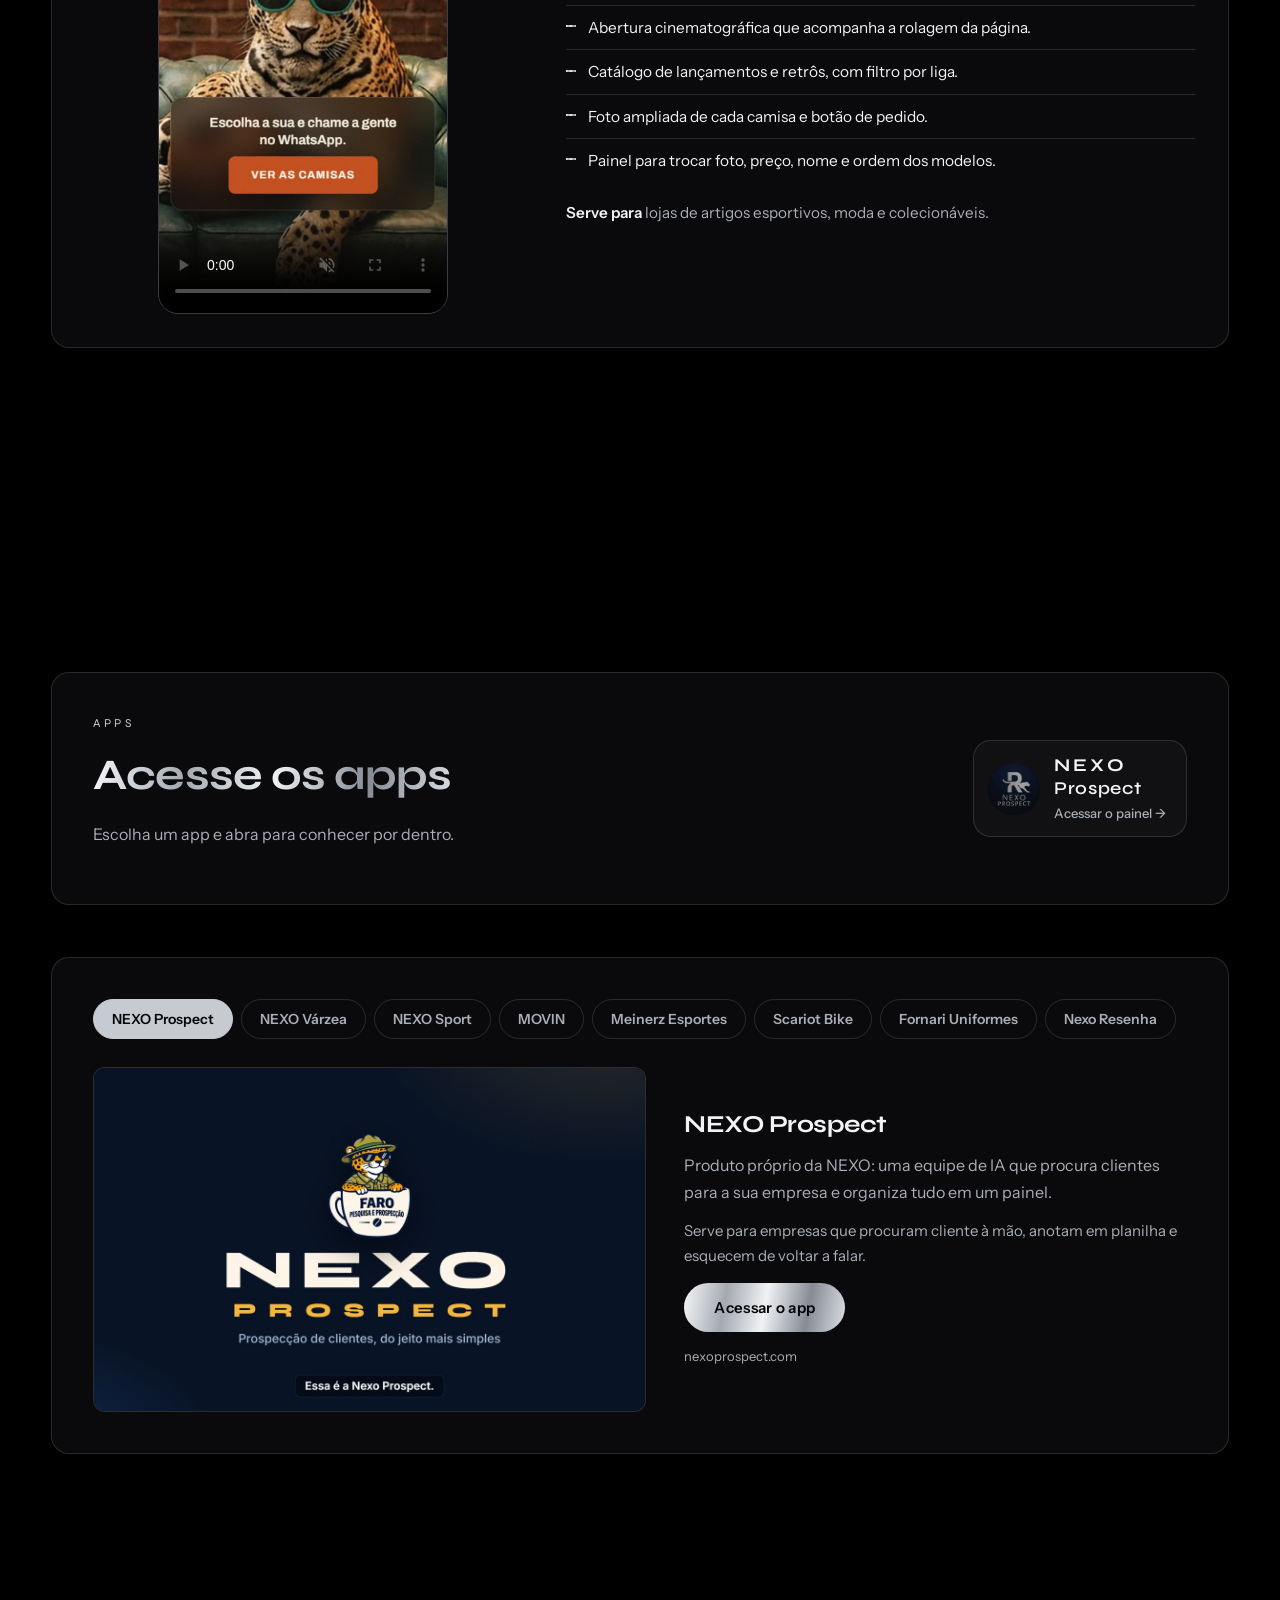
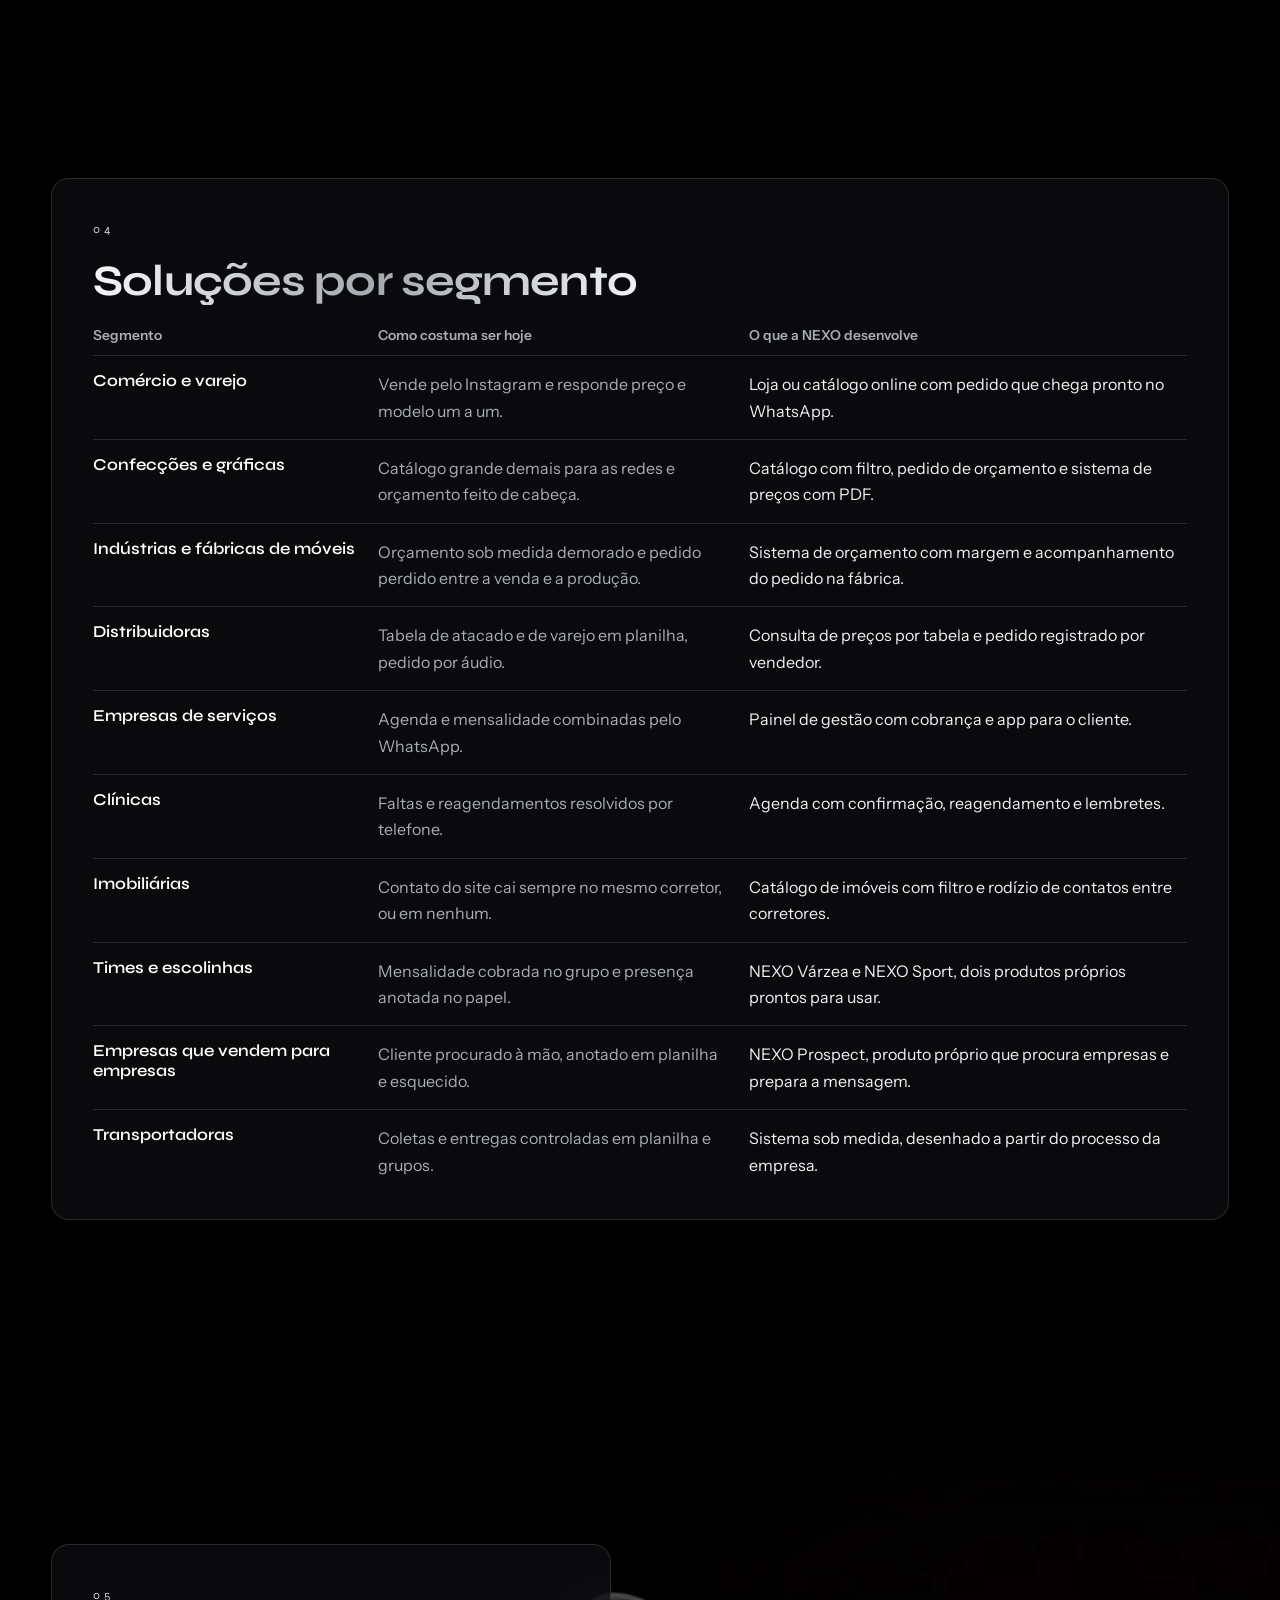
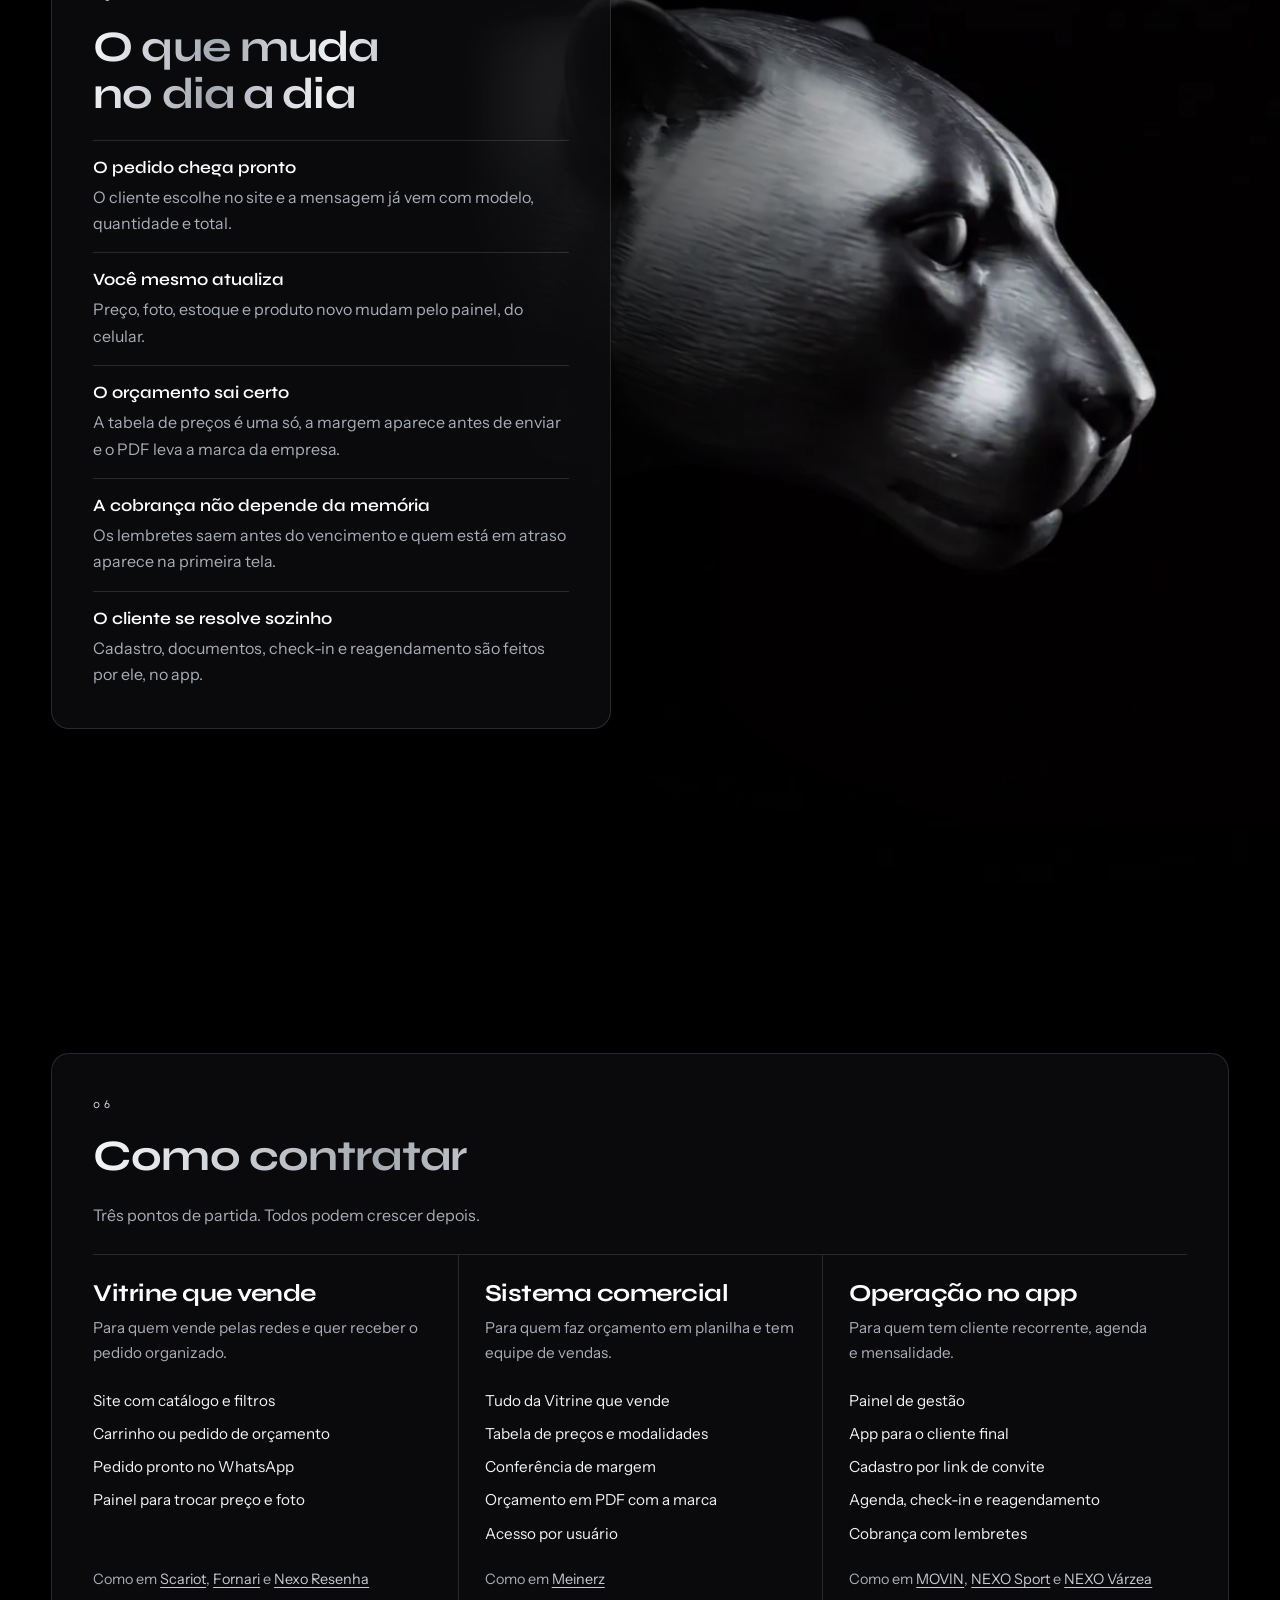
==== commit f171dec9: "Portfolio: destaques no topo, o que a NEXO faz, produtos e rodape com as frentes - Projetos em desta" ====
--- a/portfolio/index.html
+++ b/portfolio/index.html
@@ -37,9 +37,10 @@
   <link rel="preconnect" href="https://fonts.gstatic.com" crossorigin>
   <link href="https://fonts.googleapis.com/css2?family=Instrument+Sans:wght@400;500;600&family=Syne:wght@600;700&display=swap" rel="stylesheet">
   <link rel="preload" as="image" href="assets/frames/desktop/f_0001.webp">
-  <link rel="stylesheet" href="estilo.css?v=8">
+  <link rel="stylesheet" href="estilo.css?v=10">
 </head>
 <body>
+<a class="pular" href="#destaques">Pular para os projetos</a>
 
 <header class="topo">
   <a href="#inicio" class="marca" aria-label="NEXO, início">
@@ -47,9 +48,9 @@
     <span class="marca-texto">NEXO</span>
   </a>
   <nav class="menu" aria-label="Seções">
-    <a href="#projetos">Projetos</a>
+    <a href="#destaques">Projetos</a>
+    <a href="#servicos">O que a NEXO faz</a>
     <a href="#apps">Apps</a>
-    <a href="#servicos">O que desenvolvemos</a>
     <a href="#segmentos">Por segmento</a>
     <a href="#contratar">Como contratar</a>
     <a href="#contato" class="menu-cta">Pedir demonstração</a>
@@ -68,12 +69,12 @@
         <div class="painel painel--vidro">
           <h1 class="titulo-abertura">Sistemas, aplicativos e sites feitos sob medida para a sua empresa.</h1>
           <p class="apoio">A NEXO desenvolve a ferramenta do jeito que a sua empresa já trabalha.</p>
-          <a href="#projetos" class="botao botao--linha so-sem-filme">Ver os projetos</a>
+          <a href="#destaques" class="botao botao--linha so-sem-filme">Ver os projetos</a>
         </div>
       </div>
       <div class="momento momento--direita" data-de="0.36" data-ate="0.64">
         <div class="painel painel--vidro">
-          <p class="destaque">Sete projetos nesta página. Cada um tem a identidade da empresa para a qual foi feito.</p>
+          <p class="destaque"><span data-total>9</span> projetos nesta página. Cada um tem a identidade da empresa para a qual foi feito.</p>
         </div>
       </div>
       <div class="momento momento--centro" data-de="0.72" data-ate="1">
@@ -87,18 +88,87 @@
     </div>
   </section>
 
-  <!-- PROJETOS: os vídeos reais são a arte desta seção -->
+  <!-- DESTAQUES: os três trabalhos mais recentes (destaque: true em projetos.js) -->
+  <section id="destaques" class="secao secao--larga secao--projetos">
+    <div class="painel painel--cabecalho revelar">
+      <span class="rotulo">01</span>
+      <h2>Projetos em destaque</h2>
+      <p>3 produtos próprios da NEXO. Toque no vídeo para ouvir o som ou ver em tela cheia.</p>
+      <p class="atualizado" data-atualizado></p>
+    </div>
+  </section>
+
+  <!-- O QUE A NEXO FAZ: sob medida e produtos prontos. Metal escovado dissolvido ao fundo -->
+  <section id="servicos" class="secao secao--larga">
+    <img class="arte arte--fundo" src="assets/img/metal.webp" alt="" loading="lazy">
+    <div class="painel painel--cabecalho revelar">
+      <span class="rotulo">02</span>
+      <h2>O que a NEXO faz</h2>
+      <p>2 caminhos: um sistema feito sob medida para a sua empresa, ou um produto da NEXO pronto para usar hoje.</p>
+      <h3 class="subtitulo">Sob medida</h3>
+      <ul class="servicos">
+        <li><strong>Sites, lojas e catálogos</strong><span>Site com catálogo, loja e área do cliente, que o dono atualiza sozinho.</span><span class="exemplo">Veja em <a href="#scariot">Scariot</a>, <a href="#fornari">Fornari</a> e <a href="#nexo-resenha">Nexo Resenha</a></span></li>
+        <li><strong>Sistemas de orçamento e vendas</strong><span>Orçamento montado em minutos, com tabela de preços, margem e PDF com a marca da empresa.</span><span class="exemplo">Veja em <a href="#meinerz">Meinerz</a></span></li>
+        <li><strong>Painéis de gestão</strong><span>Um painel com o que entrou no mês, o que está pendente e o que precisa de atenção hoje.</span><span class="exemplo">Veja em <a href="#movin">MOVIN</a> e <a href="#nexo-sport">NEXO Sport</a></span></li>
+        <li><strong>Aplicativos com a sua marca</strong><span>O app da sua empresa para o seu cliente usar no celular.</span><span class="exemplo">Veja em <a href="#movin">MOVIN</a> e <a href="#nexo-varzea">NEXO Várzea</a></span></li>
+        <li><strong>Agenda e reagendamento</strong><span>O cliente faz check-in e reagenda sozinho; a empresa vê a lotação de cada horário.</span><span class="exemplo">Veja em <a href="#movin">MOVIN</a></span></li>
+        <li><strong>Cobrança e financeiro</strong><span>Mensalidades, cobranças em aberto, caixa e lembretes de vencimento.</span><span class="exemplo">Veja em <a href="#movin">MOVIN</a> e <a href="#nexo-varzea">NEXO Várzea</a></span></li>
+        <li><strong>Automação de tarefas</strong><span>Lembretes, convites e distribuição de pedidos saem da mão da equipe.</span><span class="exemplo">Veja em <a href="#fornari">Fornari</a> e <a href="#movin">MOVIN</a></span></li>
+        <li><strong>CRM e gestão de clientes</strong><span>Cadastro, histórico e próximo passo de cada cliente em um só lugar.</span><span class="exemplo">Veja em <a href="#nexo-prospect">NEXO Prospect</a></span></li>
+        <li><strong>Inteligência artificial e agentes</strong><span>Agentes que pesquisam, organizam e preparam o trabalho para uma pessoa aprovar.</span><span class="exemplo">Veja em <a href="#nexo-prospect">NEXO Prospect</a></span></li>
+        <li><strong>Integrações entre sistemas</strong><span>Os sistemas da empresa conversando entre si, sem digitar a mesma informação duas vezes.</span><span class="exemplo"></span></li>
+        <li><strong>Vídeo de apresentação</strong><span>Um vídeo que mostra o sistema funcionando, como os desta página.</span><span class="exemplo"></span></li>
+      </ul>
+      <p class="servicos-acao"><a class="botao" href="#contato">Pedir demonstração</a></p>
+    </div>
+
+    <div class="painel painel--cabecalho revelar">
+      <h3 class="subtitulo subtitulo--primeiro">Produtos prontos da NEXO</h3>
+      <p>4 produtos próprios. Você entra, configura e começa a usar.</p>
+      <ul class="produtos">
+        <li>
+          <a href="https://nexoprospect.com/" target="_blank" rel="noopener">
+            <strong>NEXO Prospect</strong>
+            <span>Uma equipe de IA encontra empresas com contato público, prepara a mensagem e organiza clientes e tarefas em um painel.</span>
+            <span class="produto-acao">Abrir o NEXO Prospect</span>
+          </a>
+        </li>
+        <li>
+          <a href="https://nexoprospect.com/marketing" target="_blank" rel="noopener">
+            <strong>NEXO Marketing</strong>
+            <span>Uma equipe de IA cria as peças do Instagram, espera a sua aprovação e publica no horário marcado.</span>
+            <span class="produto-acao">Abrir o NEXO Marketing</span>
+          </a>
+        </li>
+        <li>
+          <a href="https://varzea.nexosportsapp.com.br/" target="_blank" rel="noopener">
+            <strong>NEXO Várzea</strong>
+            <span>App para quem organiza time amador: elenco pelo link, mensalidade no Pix e caixa do time.</span>
+            <span class="produto-acao">Abrir o NEXO Várzea</span>
+          </a>
+        </li>
+        <li>
+          <a href="https://nexosportsapp.com.br/" target="_blank" rel="noopener">
+            <strong>NEXO Sport</strong>
+            <span>Plataforma para escolinhas esportivas: chamada, cadastro feito pela família e comunicados com confirmação de leitura.</span>
+            <span class="produto-acao">Abrir o NEXO Sport</span>
+          </a>
+        </li>
+      </ul>
+    </div>
+  </section>
+
+  <!-- MAIS PROJETOS: os vídeos reais são a arte desta seção -->
   <section id="projetos" class="secao secao--larga secao--projetos">
     <div class="painel painel--cabecalho revelar">
-      <span class="rotulo">01</span>
-      <h2>Projetos e demonstrações</h2>
-      <p>Toque no vídeo para ouvir o som ou ver em tela cheia.</p>
-      <p class="atualizado" data-atualizado></p>
+      <span class="rotulo">03</span>
+      <h2>Mais projetos e demonstrações</h2>
+      <p>Sites, lojas, sistemas e aplicativos feitos para empresas de outros ramos.</p>
     </div>
 
     <!-- As fichas vêm de projetos.js (é o arquivo que a atualização semanal edita) -->
-    <script src="projetos.js?v=6"></script>
-    <script src="montar-projetos.js?v=6"></script>
+    <script src="projetos.js?v=7"></script>
+    <script src="montar-projetos.js?v=8"></script>
     <noscript><p class="painel">Ative o JavaScript para ver os projetos.</p></noscript>
   </section>
 
@@ -112,37 +182,17 @@
       </div>
       <!-- Entrada do NEXO Prospect (pedido do Ricardo, 21/11/2026): o logo leva ao painel -->
       <a class="prospect-acesso" href="https://nexoprospect.com/" aria-label="Acessar o NEXO Prospect">
-        <img src="../assets/nexo-marca.webp" alt="" width="52" height="52">
+        <img src="assets/nexo-marca.webp" alt="" width="52" height="52">
         <span><b>NEXO</b> Prospect<small>Acessar o painel →</small></span>
       </a>
     </div>
     <div class="painel abas revelar" id="apps-abas"></div>
   </section>
 
-  <!-- O QUE DESENVOLVEMOS: metal escovado dissolvido ao fundo -->
-  <section id="servicos" class="secao secao--larga">
-    <img class="arte arte--fundo" src="assets/img/metal.webp" alt="" loading="lazy">
-    <div class="painel painel--cabecalho revelar">
-      <span class="rotulo">02</span>
-      <h2>O que desenvolvemos</h2>
-      <ul class="servicos">
-        <li><strong>Plataformas e portais</strong><span>Sites com catálogo, loja e área do cliente, que o dono atualiza sozinho.</span><span class="exemplo">Veja em <a href="#scariot">Scariot</a>, <a href="#fornari">Fornari</a>, <a href="#meinerz">Meinerz</a> e <a href="#nexo-resenha">Nexo Resenha</a></span></li>
-        <li><strong>Sistemas comerciais</strong><span>Orçamento montado em minutos, com tabela de preços, margem e PDF com a marca da empresa.</span><span class="exemplo">Veja em <a href="#meinerz">Meinerz</a></span></li>
-        <li><strong>Sistemas de gestão empresarial</strong><span>Um painel com o que entrou no mês, o que está pendente e o que precisa de atenção hoje.</span><span class="exemplo">Veja em <a href="#movin">MOVIN</a> e <a href="#nexo-sport">NEXO Sport</a></span></li>
-        <li><strong>Aplicativos personalizados</strong><span>O app da sua empresa, com a sua marca, para o seu cliente usar no celular.</span><span class="exemplo">Veja em <a href="#movin">MOVIN</a> e <a href="#nexo-sport">NEXO Sport</a></span></li>
-        <li><strong>Controle financeiro</strong><span>Mensalidades, cobranças em aberto, caixa e lembretes de vencimento.</span><span class="exemplo">Veja em <a href="#movin">MOVIN</a> e <a href="#nexo-varzea">NEXO Várzea</a></span></li>
-        <li><strong>Automação de processos</strong><span>Tarefas repetidas saem da mão da equipe: lembretes, convites e distribuição de pedidos.</span><span class="exemplo">Veja em <a href="#fornari">Fornari</a> e <a href="#movin">MOVIN</a></span></li>
-        <li><strong>CRM e gestão de clientes</strong><span>Cadastro, histórico e próximo passo de cada cliente em um só lugar.</span><span class="exemplo"></span></li>
-        <li><strong>Integrações entre sistemas</strong><span>Os sistemas da empresa conversando entre si, sem digitar a mesma informação duas vezes.</span><span class="exemplo"></span></li>
-        <li><strong>Inteligência artificial e agentes</strong><span>Agentes que pesquisam, organizam e preparam o trabalho para uma pessoa aprovar.</span><span class="exemplo"></span></li>
-      </ul>
-    </div>
-  </section>
-
   <!-- POR SEGMENTO -->
   <section id="segmentos" class="secao secao--larga">
     <div class="painel painel--cabecalho revelar">
-      <span class="rotulo">03</span>
+      <span class="rotulo">04</span>
       <h2>Soluções por segmento</h2>
       <table class="segmentos">
         <thead><tr><th scope="col">Segmento</th><th scope="col">Como costuma ser hoje</th><th scope="col">O que a NEXO desenvolve</th></tr></thead>
@@ -155,6 +205,7 @@
           <tr><td>Clínicas</td><td>Faltas e reagendamentos resolvidos por telefone.</td><td>Agenda com confirmação, reagendamento e lembretes.</td></tr>
           <tr><td>Imobiliárias</td><td>Contato do site cai sempre no mesmo corretor, ou em nenhum.</td><td>Catálogo de imóveis com filtro e rodízio de contatos entre corretores.</td></tr>
           <tr><td>Times e escolinhas</td><td>Mensalidade cobrada no grupo e presença anotada no papel.</td><td>NEXO Várzea e NEXO Sport, dois produtos próprios prontos para usar.</td></tr>
+          <tr><td>Empresas que vendem para empresas</td><td>Cliente procurado à mão, anotado em planilha e esquecido.</td><td>NEXO Prospect, produto próprio que procura empresas e prepara a mensagem.</td></tr>
           <tr><td>Transportadoras</td><td>Coletas e entregas controladas em planilha e grupos.</td><td>Sistema sob medida, desenhado a partir do processo da empresa.</td></tr>
         </tbody>
       </table>
@@ -166,7 +217,7 @@
     <img class="arte arte--direita" src="assets/img/cabeca.webp" alt="" loading="lazy">
     <div class="secao-grade">
       <div class="painel revelar">
-        <span class="rotulo">04</span>
+        <span class="rotulo">05</span>
         <h2>O que muda no dia a dia</h2>
         <dl class="mudancas">
           <dt>O pedido chega pronto</dt>
@@ -187,7 +238,7 @@
   <!-- COMO CONTRATAR -->
   <section id="contratar" class="secao secao--larga">
     <div class="painel painel--cabecalho revelar">
-      <span class="rotulo">05</span>
+      <span class="rotulo">06</span>
       <h2>Como contratar</h2>
       <p>Três pontos de partida. Todos podem crescer depois.</p>
       <div class="pacotes">
@@ -241,7 +292,7 @@
     <img class="arte arte--fundo arte--suave" src="assets/img/metal.webp" alt="" loading="lazy">
     <div class="painel painel--form painel--convite revelar">
       <img src="assets/logo.webp" alt="Logo da NEXO" class="convite-logo" width="140" height="140">
-      <span class="rotulo">06</span>
+      <span class="rotulo">07</span>
       <h2>Peça uma demonstração</h2>
       <p>Conte em uma mensagem como a sua empresa trabalha hoje. A NEXO responde com um projeto parecido para você ver funcionando.</p>
       <div class="convite-acoes">
@@ -256,10 +307,21 @@
 
 <footer class="rodape">
   <div class="painel rodape-painel">
-    <span class="marca-texto">NEXO</span>
-    <span>Inteligência e Automação Empresarial</span>
-    <span><a class="porta" data-sistema rel="noopener nofollow" tabindex="-1" aria-hidden="true">©</a> <span data-ano></span> NEXO</span>
+    <div class="rodape-marca">
+      <span class="marca-texto">NEXO</span>
+      <span>Inteligência e Automação Empresarial</span>
+    </div>
+    <nav class="rodape-frentes" aria-label="Produtos da NEXO">
+      <a href="https://varzea.nexosportsapp.com.br/" target="_blank" rel="noopener">NEXO Várzea</a>
+      <a href="https://nexosportsapp.com.br/" target="_blank" rel="noopener">NEXO Sport</a>
+      <a href="https://nexoprospect.com/" target="_blank" rel="noopener">NEXO Prospect</a>
+      <a href="https://nexoprospect.com/marketing" target="_blank" rel="noopener">NEXO Marketing</a>
+    </nav>
     <p class="rodape-nota">Scariot Bike, Fornari Uniformes, Meinerz Esportes e MOVIN são marcas dos seus respectivos donos, exibidas aqui como demonstração de projetos desenvolvidos pela NEXO. Escudos e camisas de clubes pertencem aos respectivos clubes. Os vídeos usam dados ilustrativos.</p>
+    <div class="rodape-fim">
+      <span>© <span data-ano></span> NEXO</span>
+      <a class="login-master" data-sistema rel="noopener nofollow">Login master</a>
+    </div>
   </div>
 </footer>
 
@@ -267,8 +329,8 @@
   <svg viewBox="0 0 32 32" aria-hidden="true"><path fill="currentColor" d="M16 3C9 3 3.3 8.6 3.3 15.6c0 2.4.7 4.7 1.9 6.7L3 29l6.9-2.1c1.9 1 4 1.6 6.1 1.6 7 0 12.7-5.6 12.7-12.6S23 3 16 3Zm0 23.1c-1.9 0-3.8-.5-5.4-1.5l-.4-.2-4.1 1.2 1.3-4-.3-.4a10.4 10.4 0 0 1-1.6-5.6C5.5 9.8 10.2 5.2 16 5.2s10.5 4.6 10.5 10.4S21.8 26.1 16 26.1Zm5.8-7.8c-.3-.2-1.9-.9-2.2-1-.3-.1-.5-.2-.7.2-.2.3-.8 1-1 1.2-.2.2-.4.2-.7.1-.3-.2-1.3-.5-2.5-1.6-.9-.8-1.6-1.8-1.7-2.1-.2-.3 0-.5.1-.6l.5-.6.3-.5c.1-.2 0-.4 0-.6l-1-2.4c-.3-.6-.5-.5-.7-.5h-.6c-.2 0-.6.1-.9.4-.3.3-1.2 1.1-1.2 2.8s1.2 3.2 1.4 3.4c.2.2 2.4 3.6 5.7 5 .8.4 1.4.6 1.9.7.8.3 1.6.2 2.2.1.7-.1 1.9-.8 2.2-1.5.3-.7.3-1.4.2-1.5-.1-.2-.3-.3-.6-.4Z"/></svg>
 </a>
 
-<script src="config.js?v=6"></script>
-<script src="apps-abas.js?v=1"></script>
+<script src="config.js?v=7"></script>
+<script src="apps-abas.js?v=2"></script>
 <script src="app.js?v=6"></script>
 </body>
 </html>
--- a/portfolio/estilo.css
+++ b/portfolio/estilo.css
@@ -355,8 +355,6 @@
 /* Data da última atualização do portfólio */
 .atualizado { font-size: .9em; margin-top: -.4em; }
 
-/* Entrada escondida do sistema: parece texto comum */
-.porta, .porta:hover, .porta:focus { color: inherit; text-decoration: none; cursor: default; outline: none; }
 
 /* Com 5 links o menu não cabe em telas médias: abaixo de 1040 px fica só o botão */
 @media (max-width: 1040px) { .menu a:not(.menu-cta) { display: none; } }
@@ -394,3 +392,55 @@
 .prospect-acesso b { font-weight: 700; letter-spacing: .18em; }
 .prospect-acesso small { font: 500 13px/1.3 var(--fonte-texto); color: var(--texto-suave); letter-spacing: 0; margin-top: 4px; }
 @media (prefers-reduced-motion: reduce) { .prospect-acesso { transition: none; } }
+
+/* ══ 26/11/2026: destaques, o que a NEXO faz, produtos e rodapé com as frentes ══ */
+
+/* Selos da ficha: o que o projeto é e de quando */
+.projeto-selos { display: flex; flex-wrap: wrap; gap: 8px; margin: 0 0 14px; }
+.selo { font: 600 12px/1 var(--fonte-texto); letter-spacing: .06em; text-transform: uppercase; color: var(--acento-texto); background: var(--metal); border-radius: 999px; padding: 7px 12px; }
+.selo--data { color: var(--texto-suave); background: none; border: 1px solid var(--linha); }
+.projeto-abrir { margin-top: 20px; padding: 13px 22px; font-size: 14px; }
+
+/* Ficha em destaque: borda de prata e título maior */
+.projeto--destaque { border-color: rgb(198 202 209 / .42); background: rgb(18 19 22 / .82); }
+.projeto--destaque h3 { font-size: clamp(26px, 2.7vw, 40px); }
+
+/* O que a NEXO faz */
+.subtitulo { margin: 34px 0 0; font-size: clamp(18px, 1.5vw, 22px); letter-spacing: 0; color: #fff; }
+.subtitulo--primeiro { margin-top: 0; }
+.subtitulo + .servicos { margin-top: 14px; }
+.servicos-acao { margin: 28px 0 0; }
+
+/* Produtos prontos: quatro cartões que são o próprio link */
+.produtos { list-style: none; margin: 22px 0 0; padding: 0; display: grid; grid-template-columns: repeat(4, minmax(0, 1fr)); gap: 16px; }
+.produtos a { height: 100%; display: flex; flex-direction: column; gap: 10px; padding: 22px; text-decoration: none;
+  border: 1px solid var(--linha); border-radius: calc(var(--raio) - 4px); background: rgb(255 255 255 / .03);
+  transition: border-color .25s, background .25s, transform .4s var(--ease); }
+.produtos a:hover { border-color: var(--acento); background: rgb(255 255 255 / .06); transform: translateY(-2px); }
+.produtos a:focus-visible { outline: 2px solid var(--acento); outline-offset: 3px; }
+.produtos strong { font: 600 1.12em var(--fonte-titulo); color: #fff; }
+.produtos span { color: var(--texto-suave); font-size: .95em; line-height: 1.5; }
+.produtos .produto-acao { margin-top: auto; padding-top: 8px; font-weight: 600; font-size: .9em; color: var(--acento); }
+.produtos a:hover .produto-acao { color: #fff; }
+@media (max-width: 1040px) { .produtos { grid-template-columns: repeat(2, minmax(0, 1fr)); } }
+@media (max-width: 560px) { .produtos { grid-template-columns: 1fr; } }
+@media (prefers-reduced-motion: reduce) { .produtos a { transition: none; } }
+
+/* Rodapé: marca, as quatro frentes, nota e, no fim, o login master discreto */
+.rodape-marca { display: flex; flex-wrap: wrap; gap: 6px 20px; align-items: center; min-height: 44px; }
+/* No celular o botão do WhatsApp fica por cima do canto: o rodapé ganha folga para o "Login master" continuar clicável */
+@media (max-width: 860px) { .rodape { padding-bottom: 96px; } }
+.rodape-frentes { display: flex; flex-wrap: wrap; gap: 4px 22px; }
+.rodape-frentes a { display: inline-flex; align-items: center; min-height: 44px; color: var(--texto); text-decoration: none; }
+.rodape-frentes a:hover { color: #fff; text-decoration: underline; text-underline-offset: 4px; }
+.rodape-fim { flex-basis: 100%; display: flex; justify-content: space-between; align-items: center; gap: 16px; font-size: 12.5px; }
+.login-master { display: inline-flex; align-items: center; min-height: 44px; color: #7C828B; text-decoration: none; font-size: 12px; }
+.login-master:hover, .login-master:focus-visible { color: var(--texto); }
+
+/* Revisão de interface (26/11/2026) */
+html { color-scheme: dark; }
+a, button { touch-action: manipulation; }
+/* Link para pular a abertura: só aparece quando recebe o foco do teclado */
+.pular { position: fixed; left: 16px; top: 12px; z-index: 100; padding: 12px 18px; border-radius: 999px; background: var(--acento); color: var(--acento-texto);
+  font: 600 14px/1 var(--fonte-texto); text-decoration: none; transform: translateY(-200%); }
+.pular:focus { transform: none; }
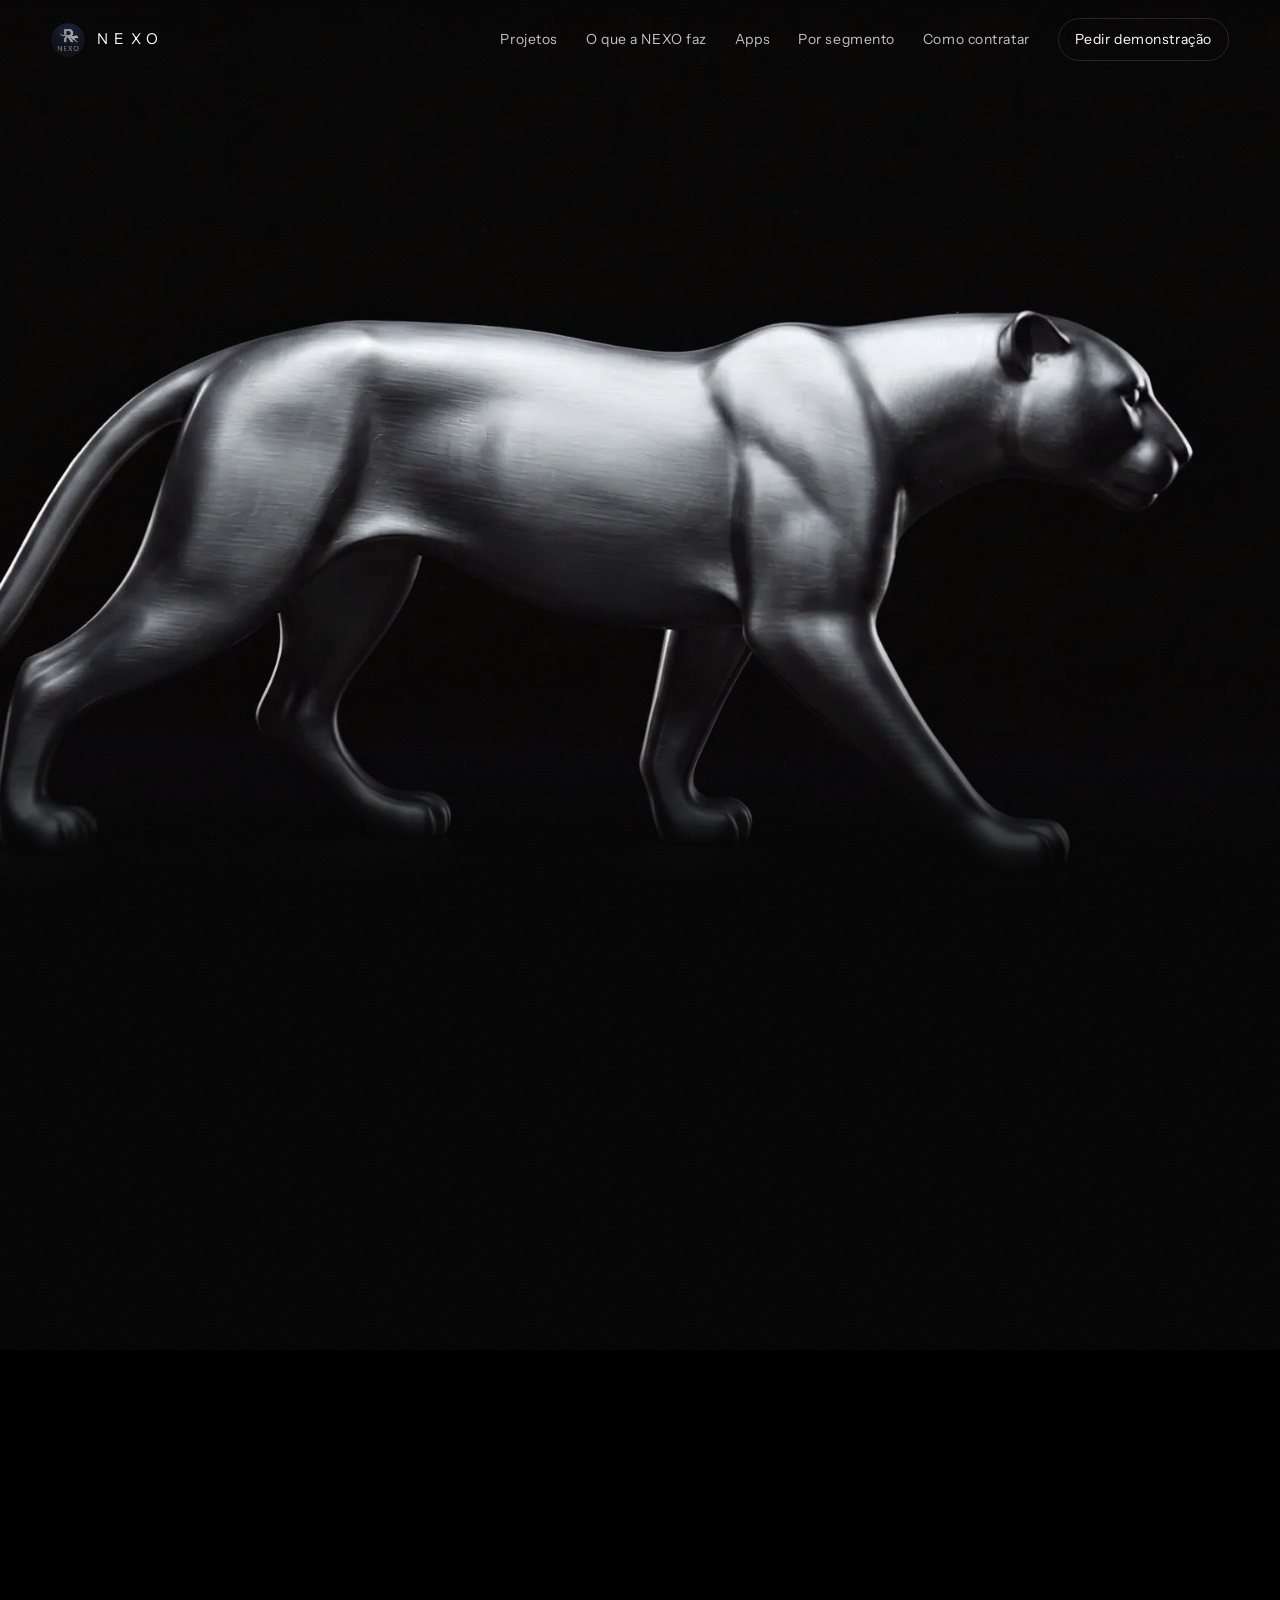
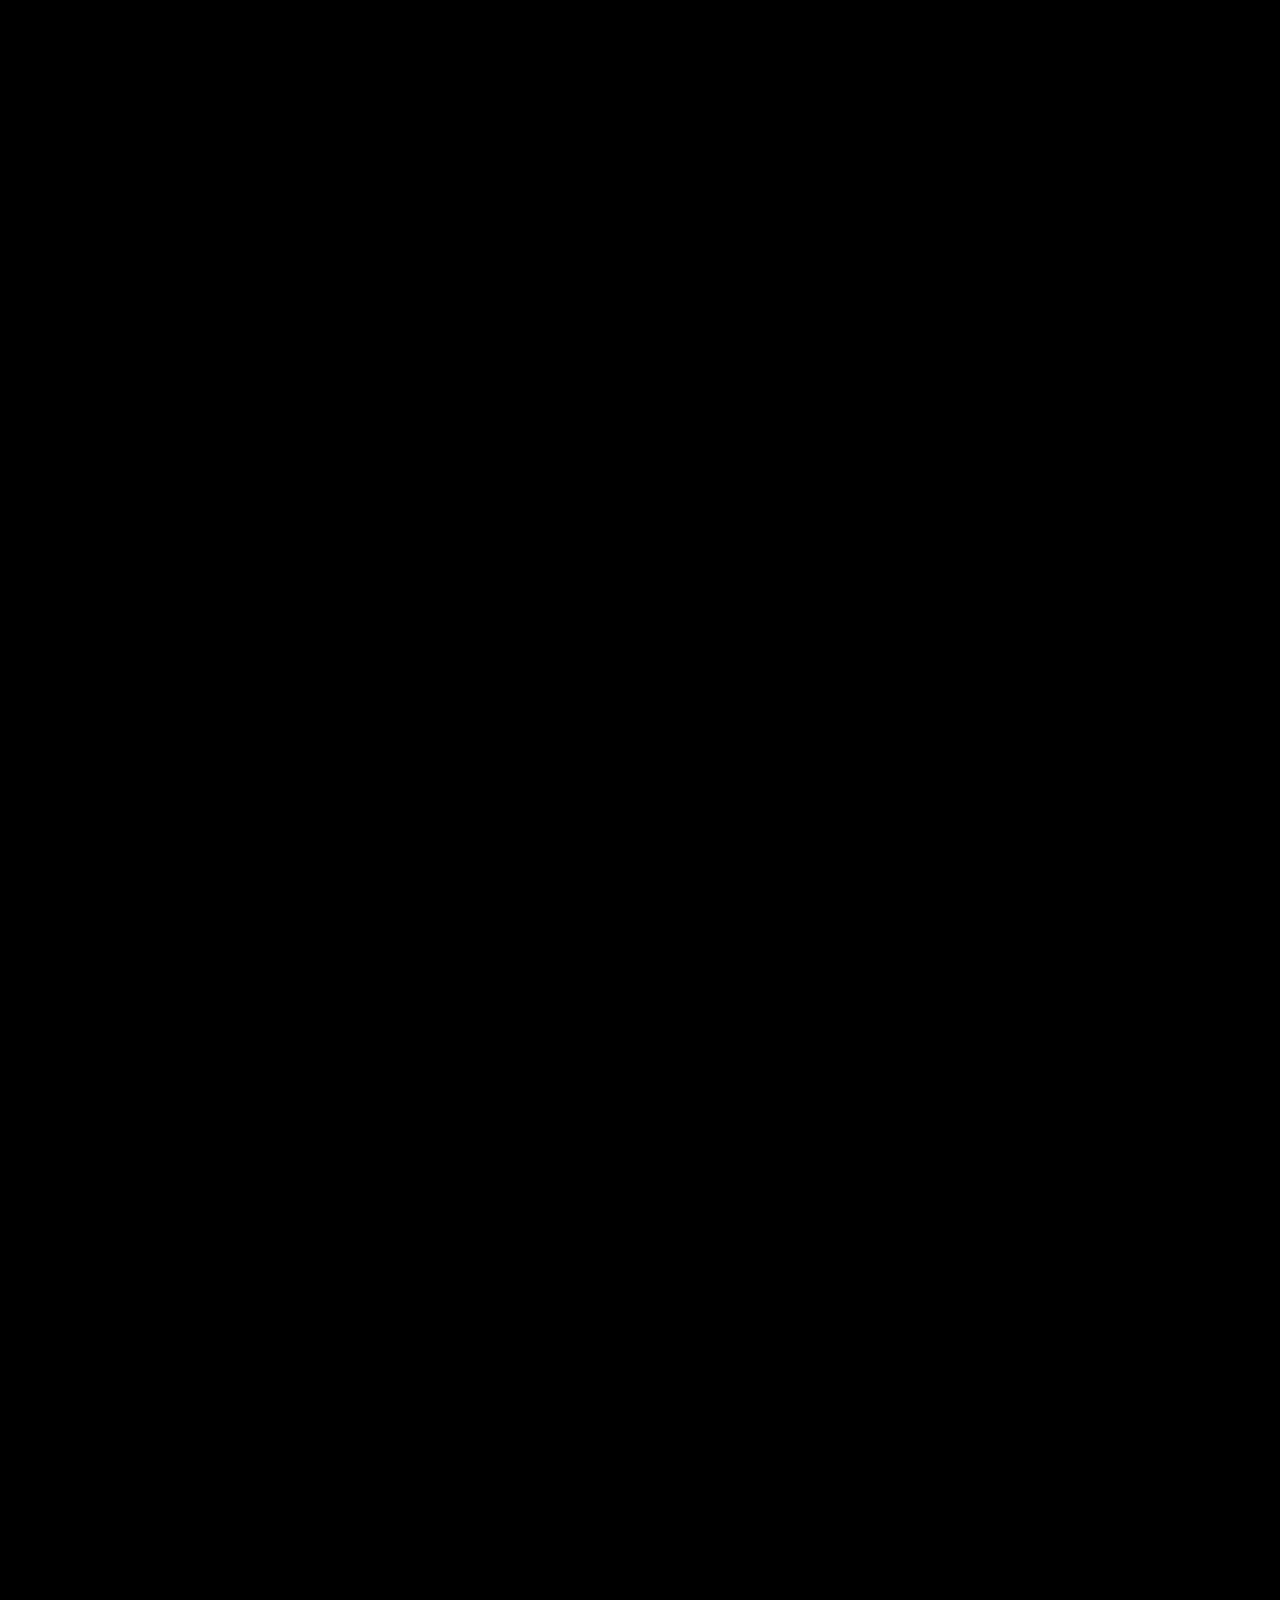
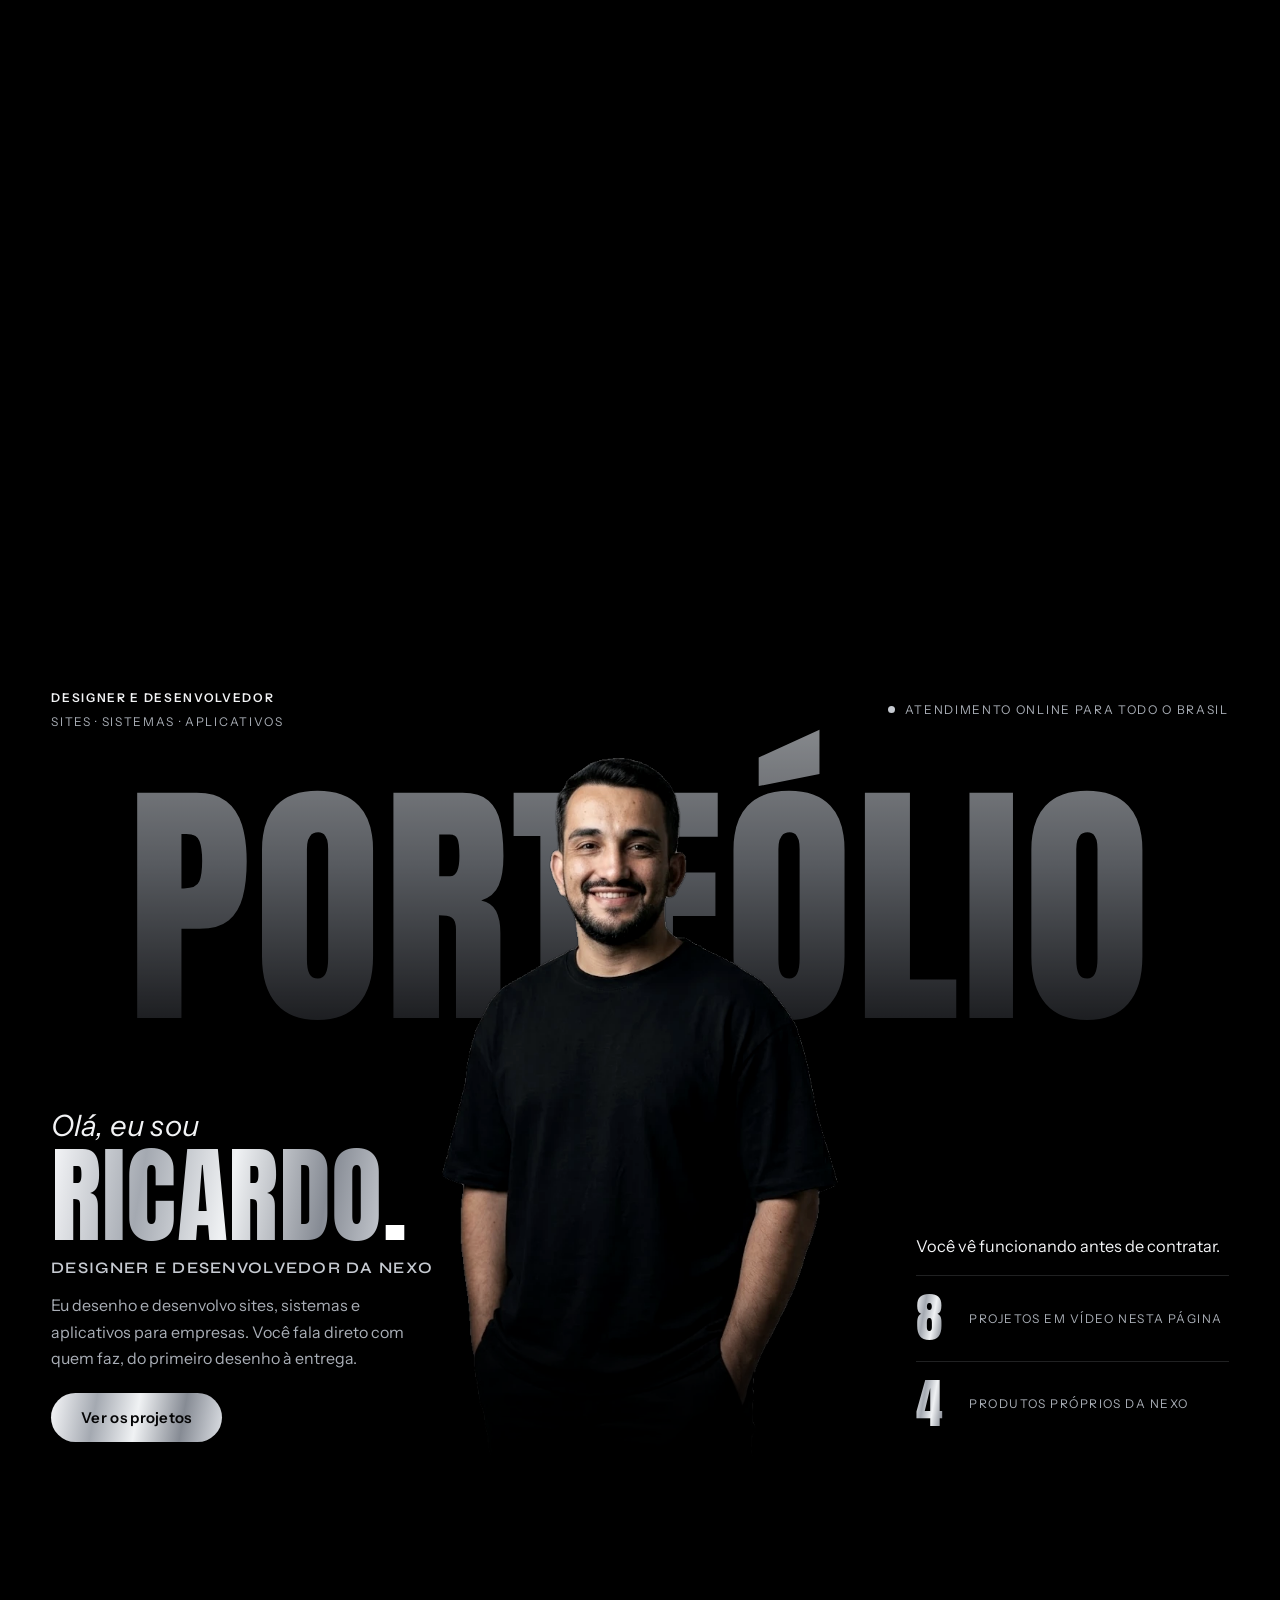
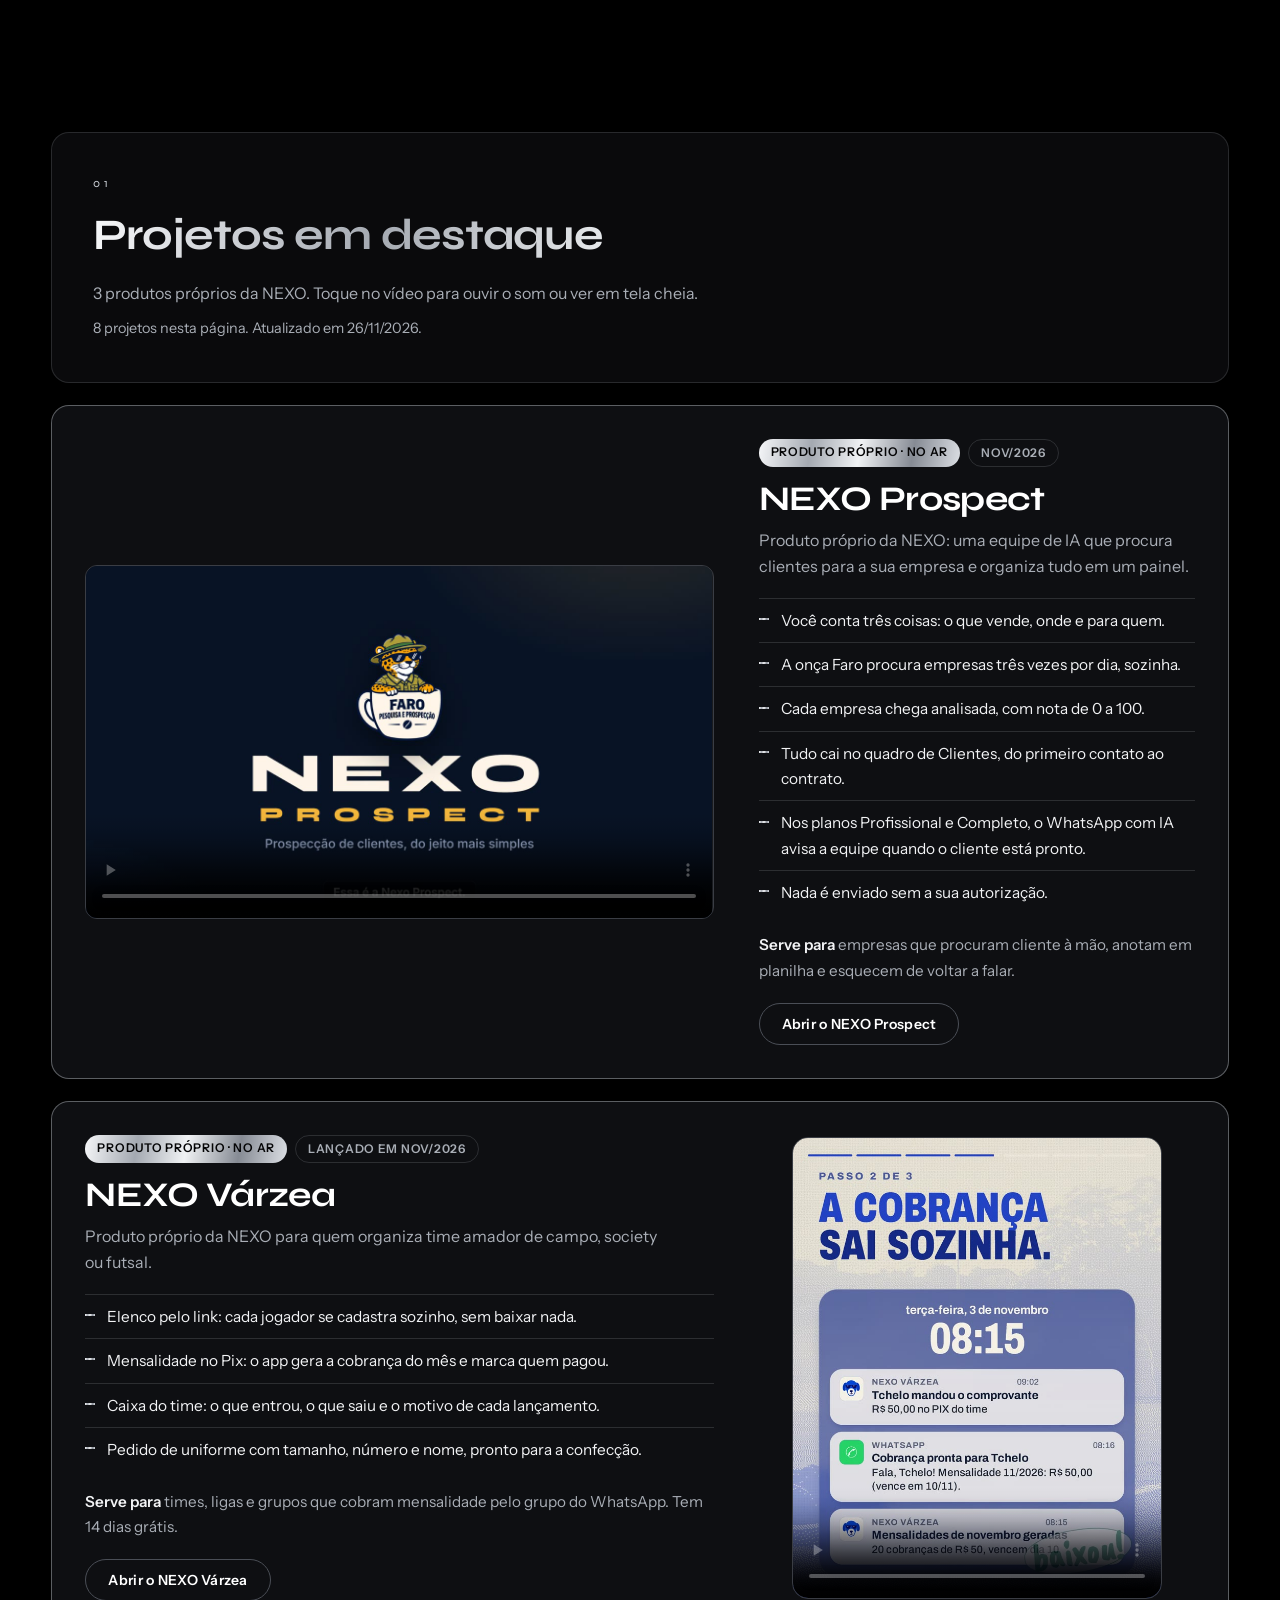
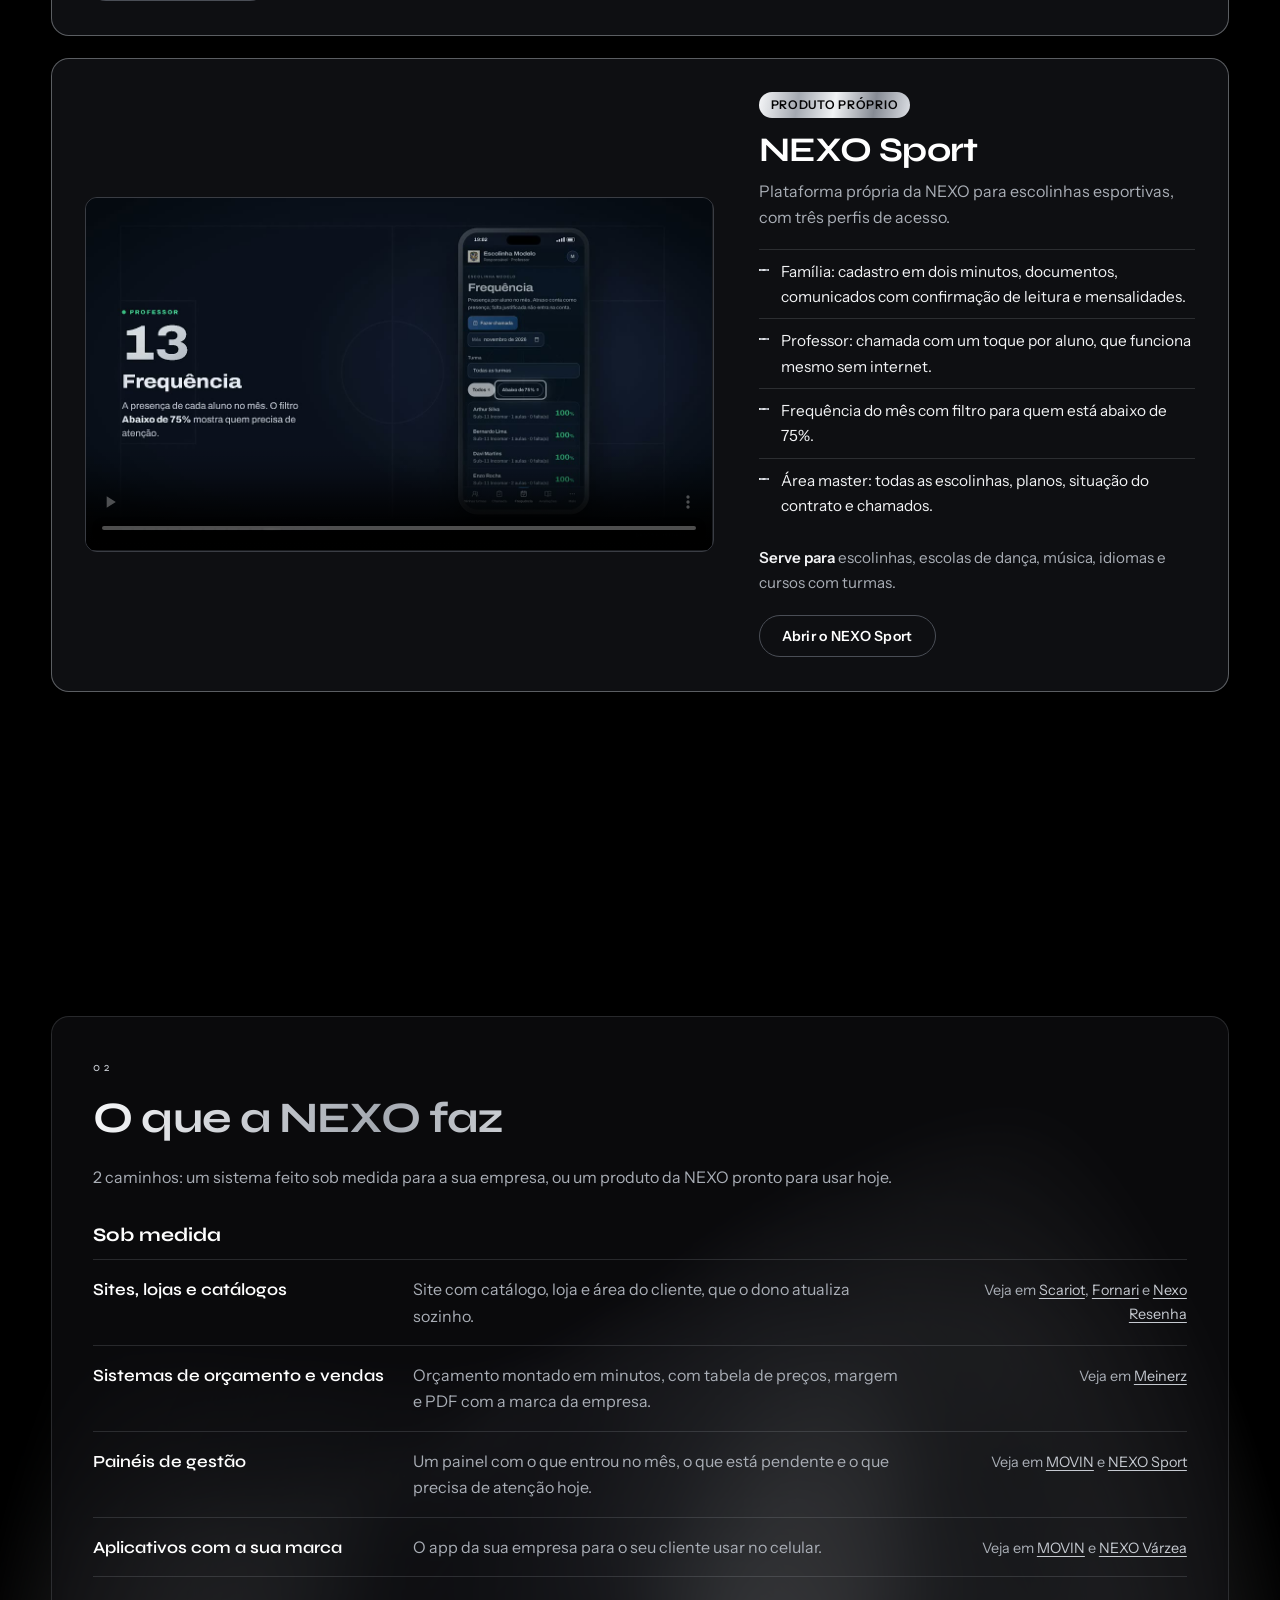
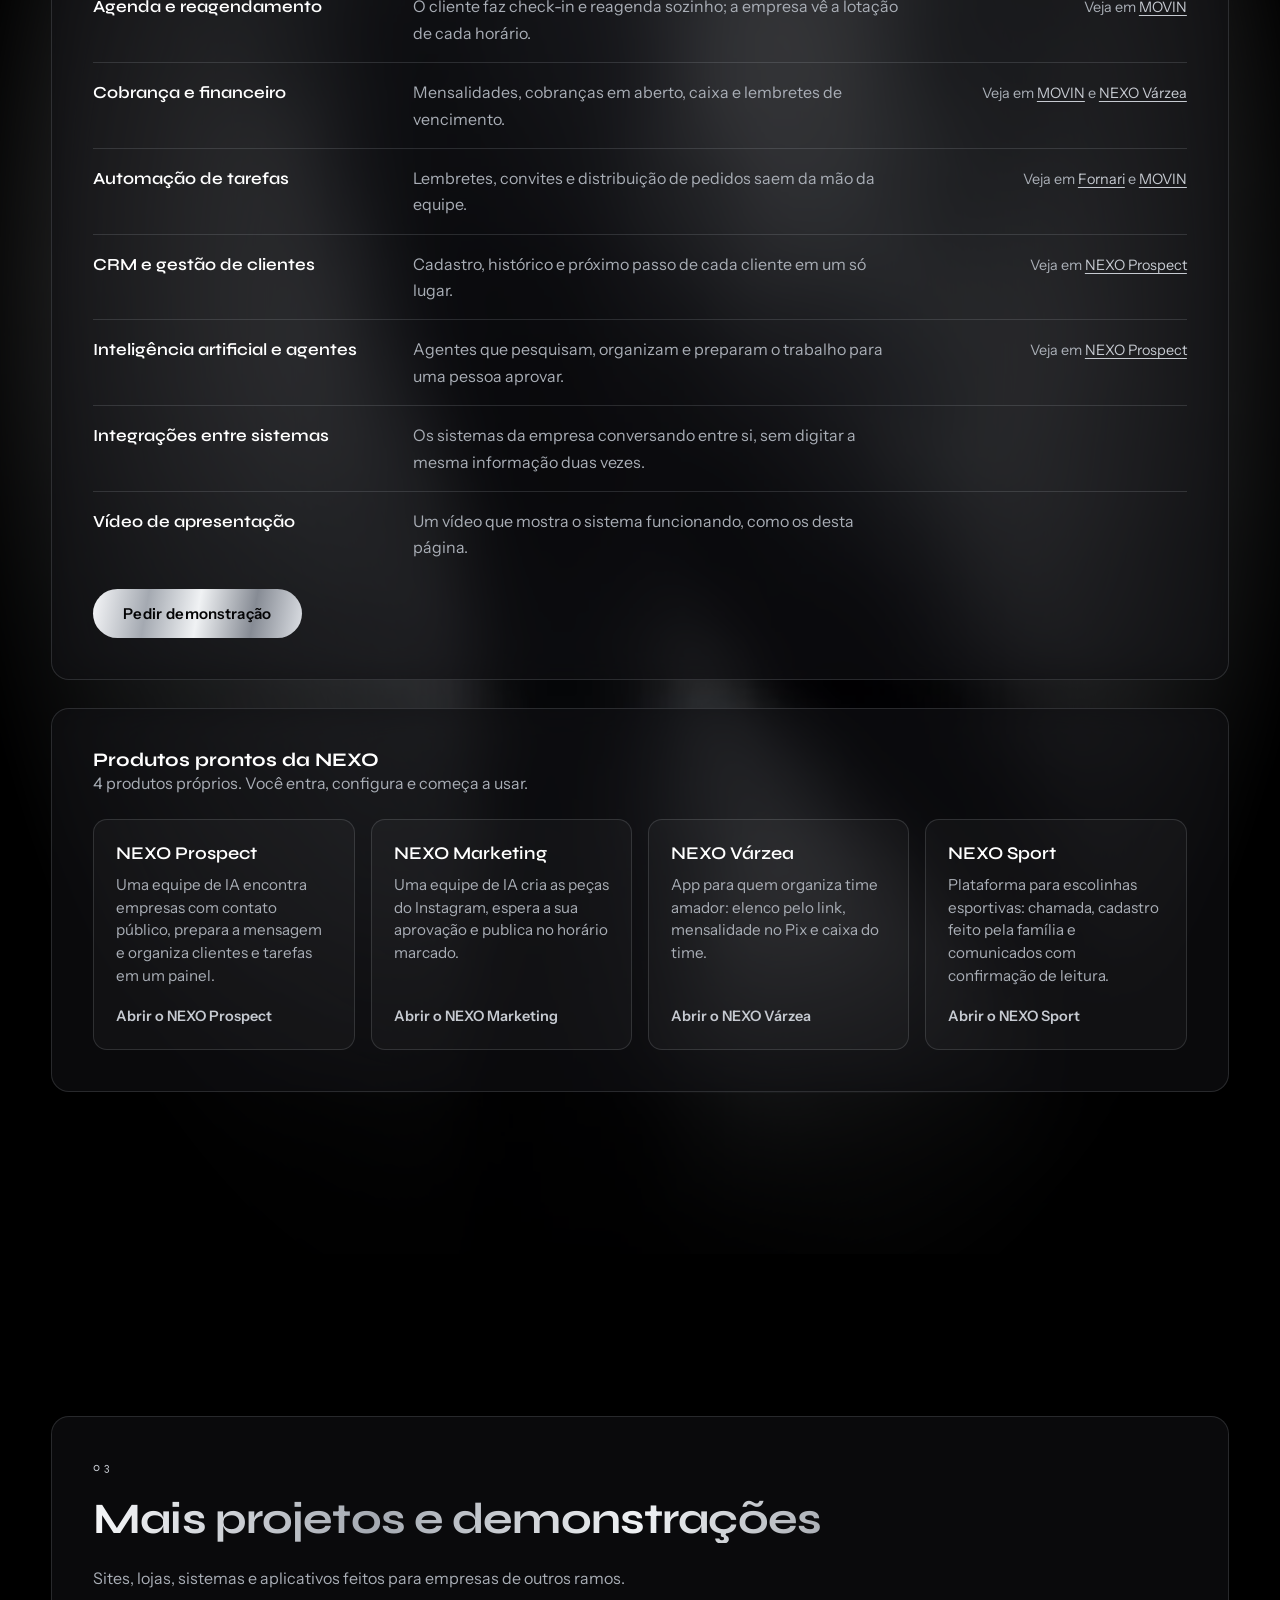
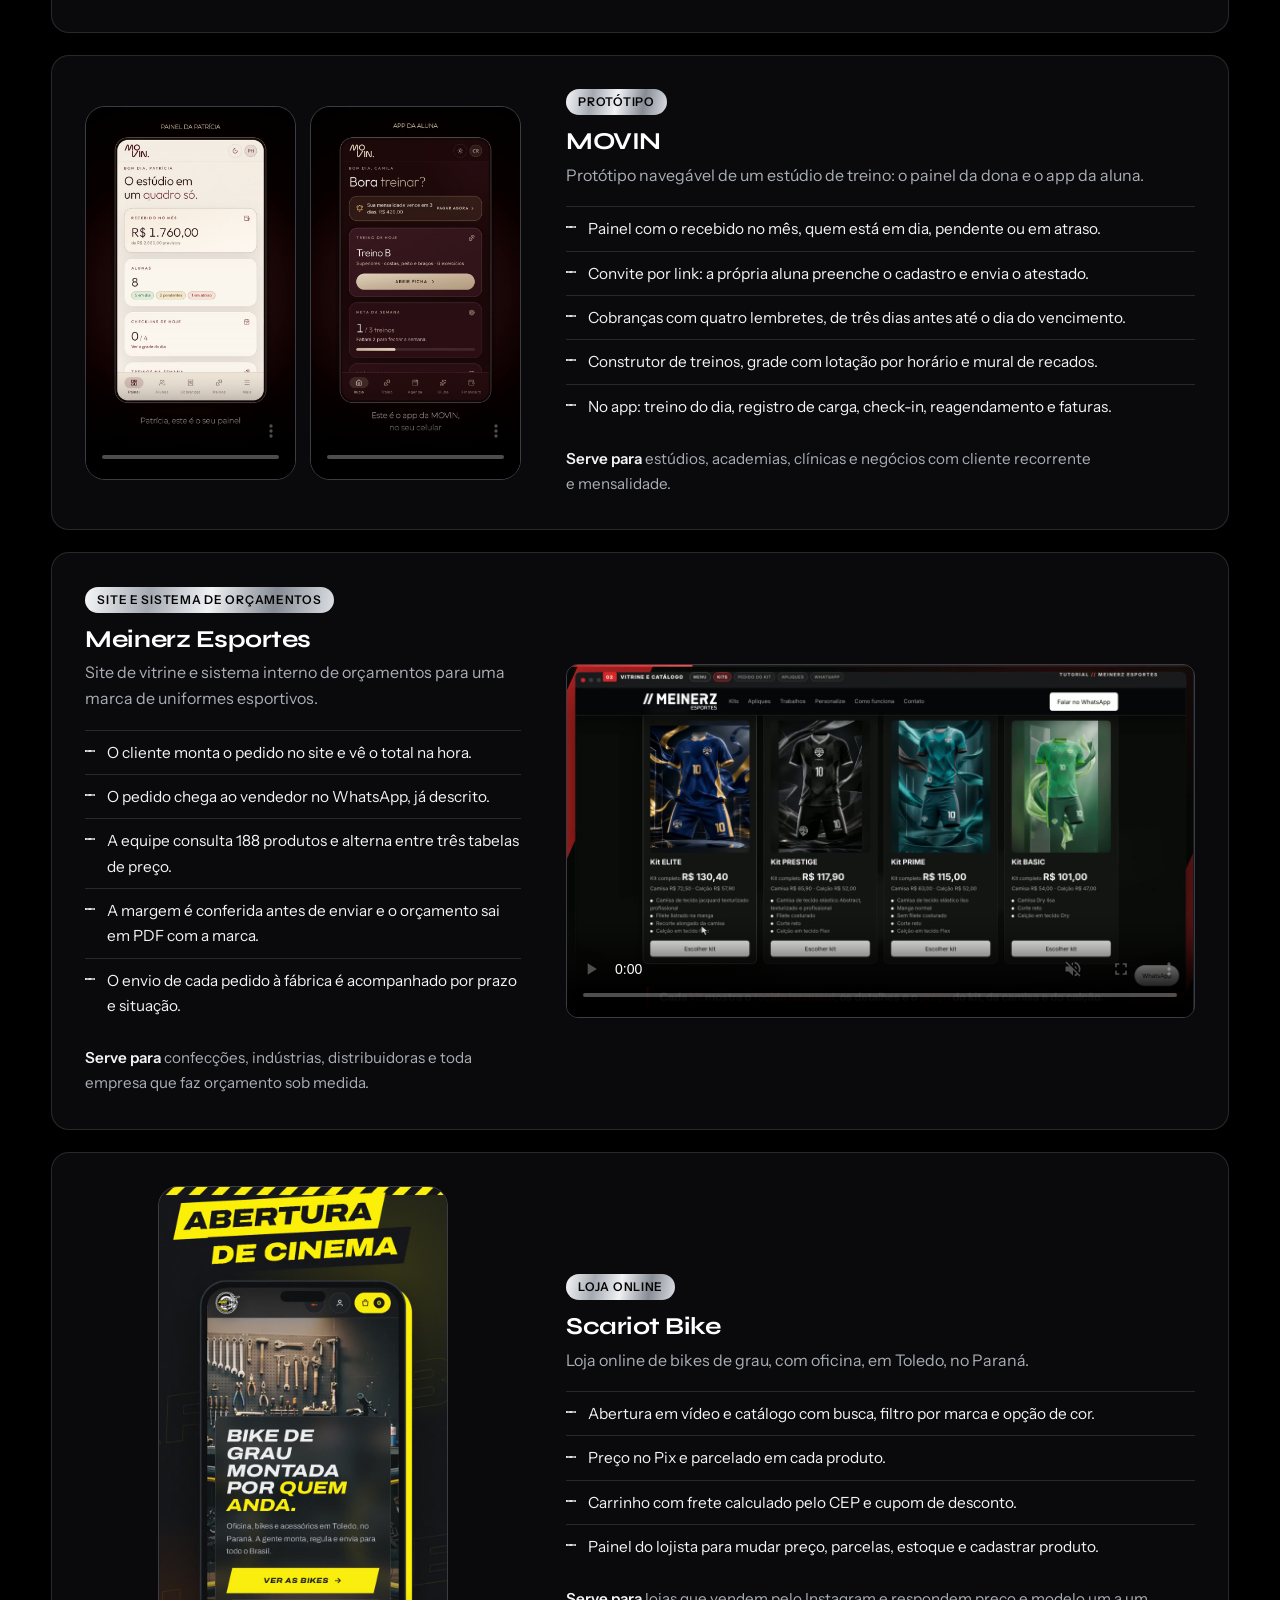
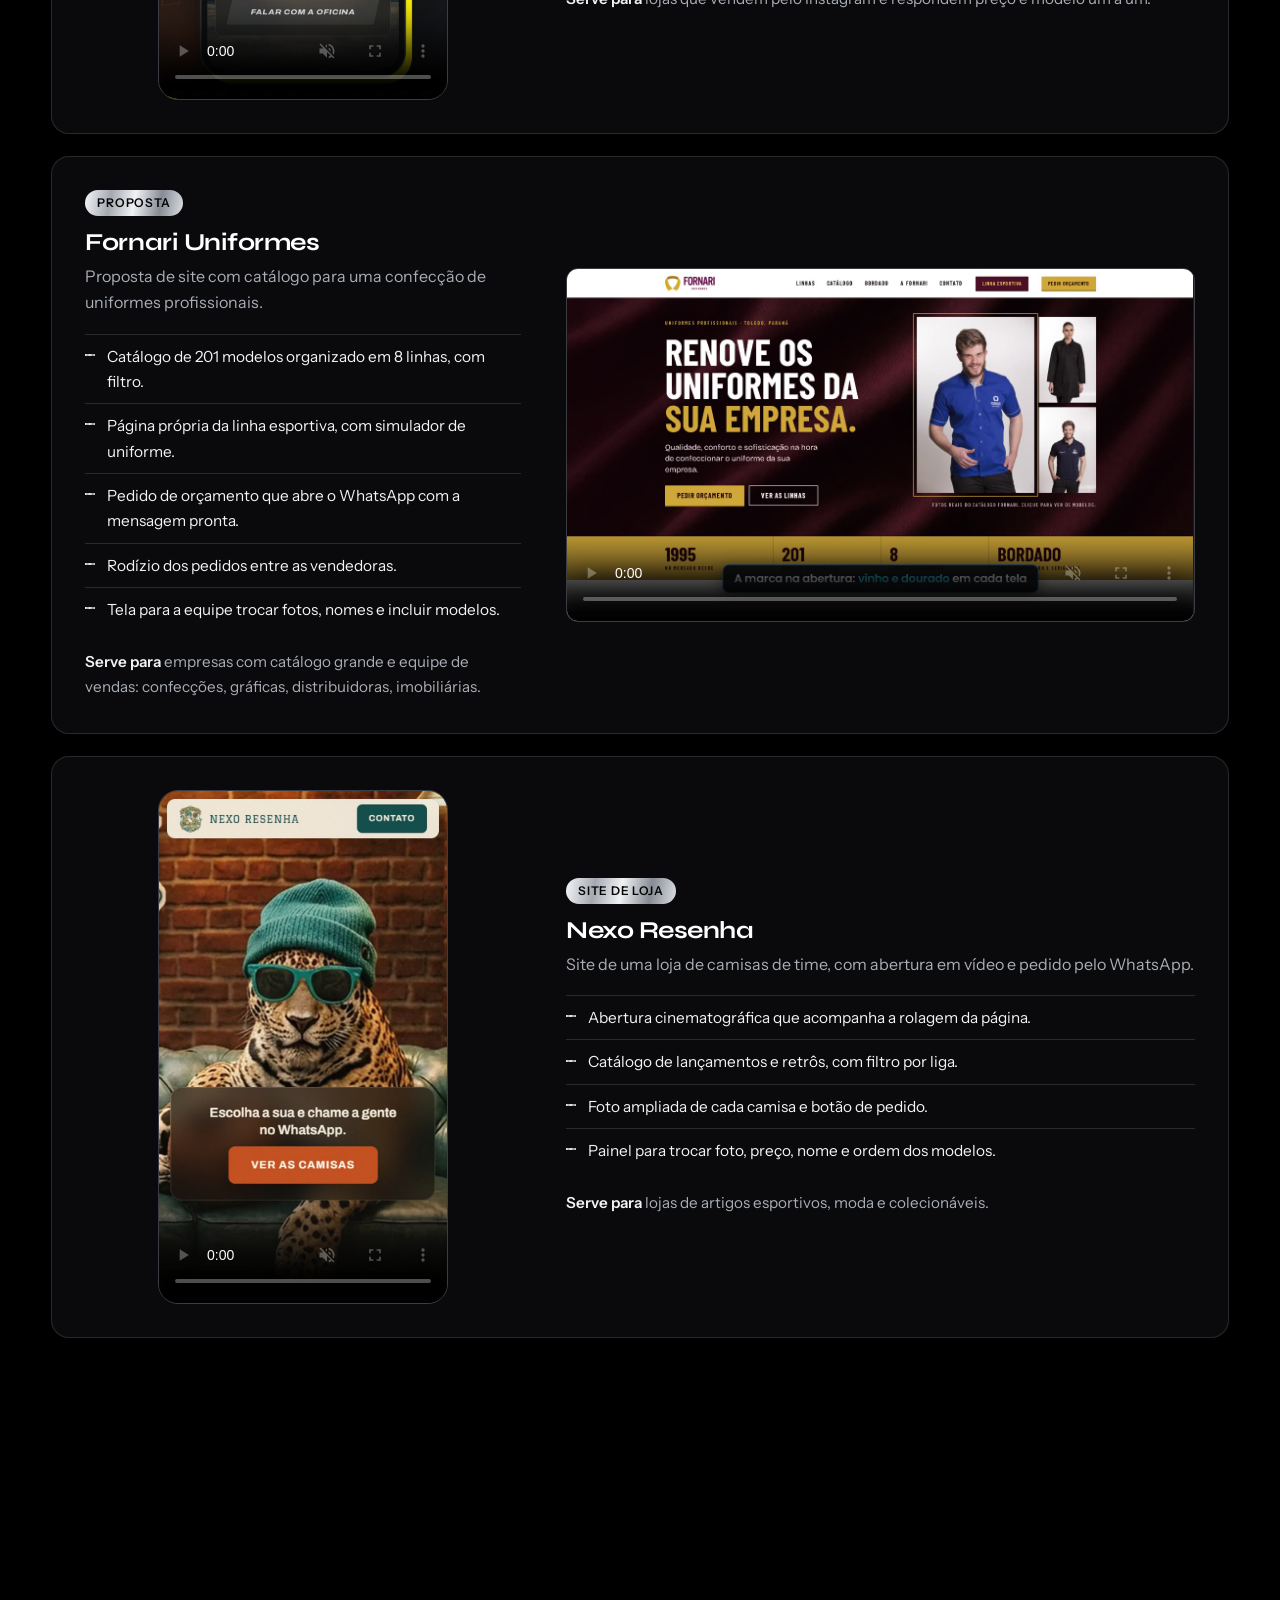
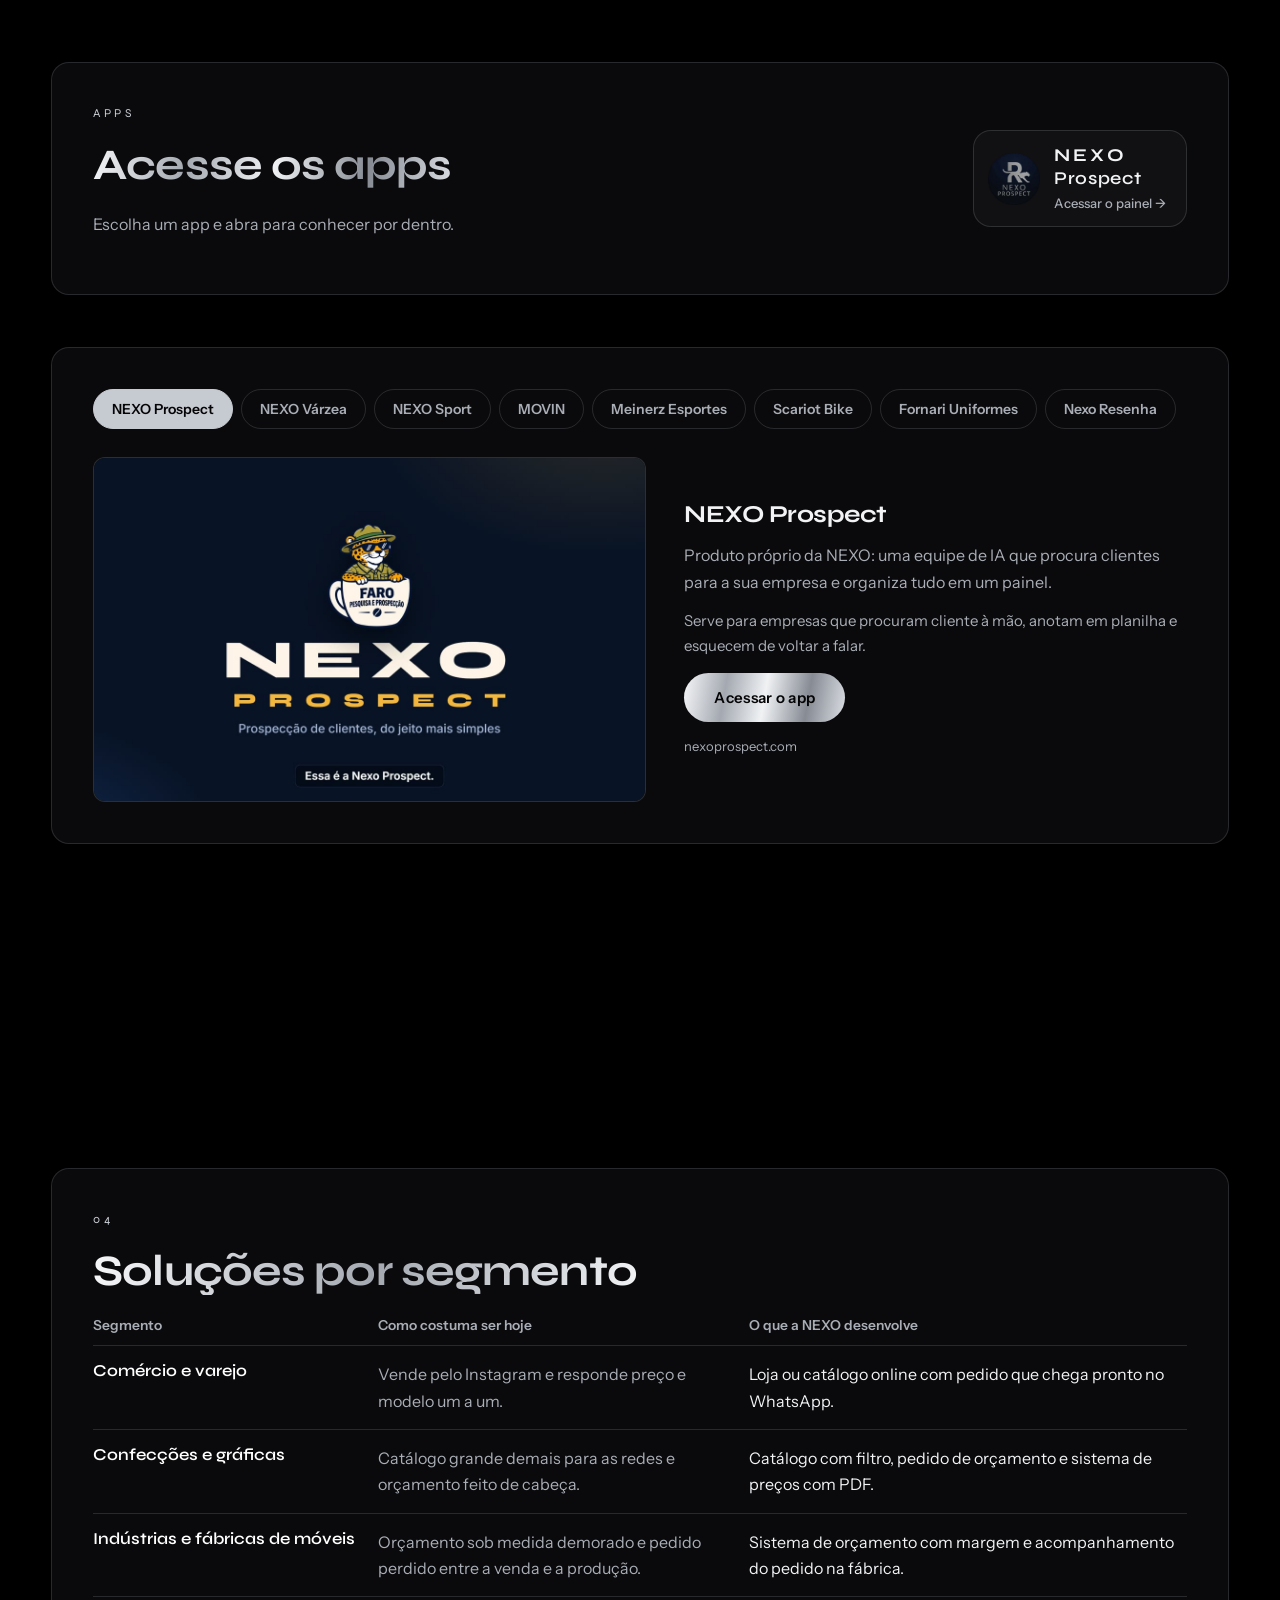
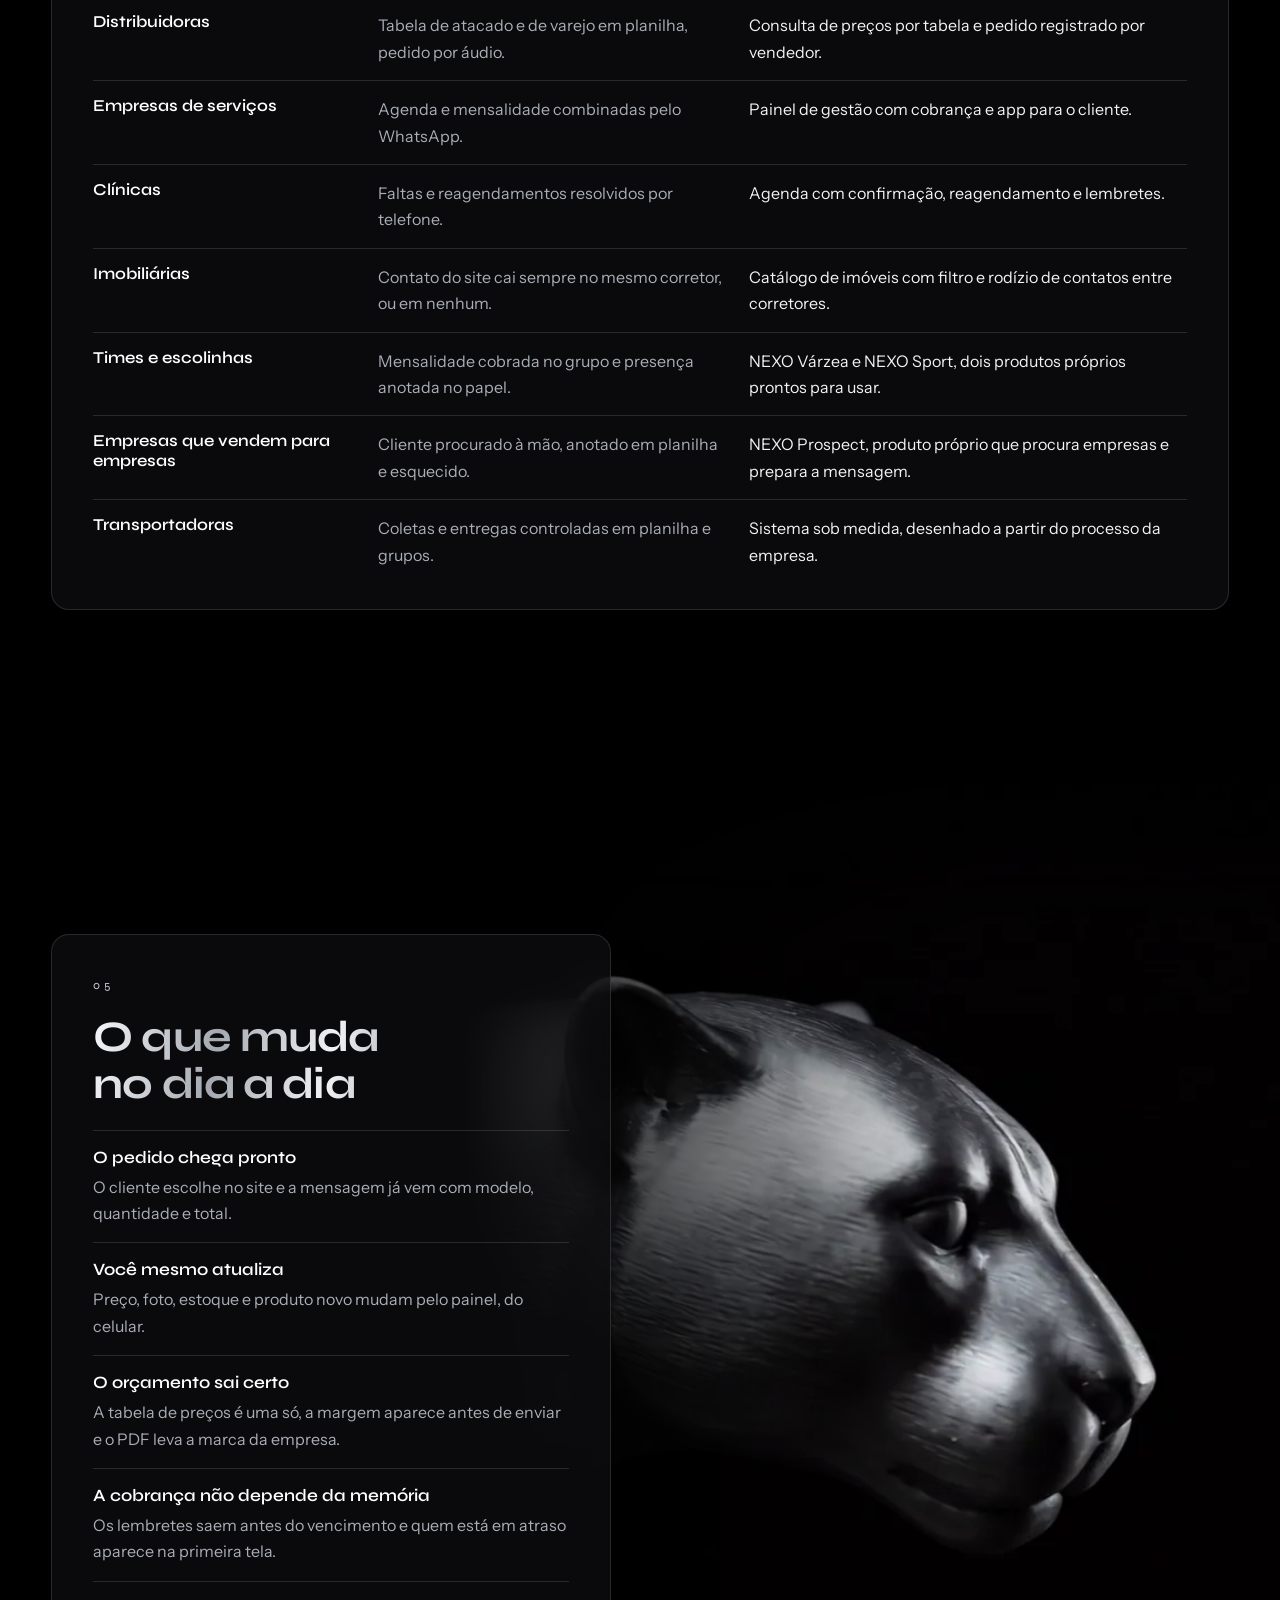
==== commit b18db510: "Portfolio: secao pessoal "Ola, eu sou Ricardo" depois da abertura - Palavra PORTFOLIO gigante atras " ====
--- a/portfolio/index.html
+++ b/portfolio/index.html
@@ -35,12 +35,12 @@
   <link rel="canonical" href="https://nexoprospect.com/portfolio/">
   <link rel="preconnect" href="https://fonts.googleapis.com">
   <link rel="preconnect" href="https://fonts.gstatic.com" crossorigin>
-  <link href="https://fonts.googleapis.com/css2?family=Instrument+Sans:wght@400;500;600&family=Syne:wght@600;700&display=swap" rel="stylesheet">
+  <link href="https://fonts.googleapis.com/css2?family=Anton&family=Instrument+Sans:ital,wght@0,400;0,500;0,600;1,400&family=Syne:wght@600;700&display=swap" rel="stylesheet">
   <link rel="preload" as="image" href="assets/frames/desktop/f_0001.webp">
-  <link rel="stylesheet" href="estilo.css?v=10">
+  <link rel="stylesheet" href="estilo.css?v=12">
 </head>
 <body>
-<a class="pular" href="#destaques">Pular para os projetos</a>
+<a class="pular" href="#quem">Pular a abertura</a>
 
 <header class="topo">
   <a href="#inicio" class="marca" aria-label="NEXO, início">
@@ -85,6 +85,30 @@
       </div>
 
       <div class="cine-dica" aria-hidden="true"><span></span>role</div>
+    </div>
+  </section>
+
+  <!-- QUEM FAZ (26/11/2026): apresentação pessoal. A palavra gigante fica ATRÁS da foto recortada. -->
+  <section id="quem" class="secao quem">
+    <div class="quem-palco revelar">
+      <p class="quem-palavra" aria-hidden="true">PORTFÓLIO</p>
+      <img class="quem-foto" src="assets/img/ricardo.webp" alt="Ricardo Monteiro, designer e desenvolvedor da NEXO" width="565" height="979" loading="lazy" decoding="async">
+      <p class="quem-papel"><b>Designer e desenvolvedor</b><span>Sites · sistemas · aplicativos</span></p>
+      <p class="quem-disponivel"><i aria-hidden="true"></i>Atendimento online para todo o Brasil</p>
+      <div class="quem-texto">
+        <p class="quem-ola">Olá, eu sou</p>
+        <h2 class="quem-nome">Ricardo<span aria-hidden="true">.</span></h2>
+        <p class="quem-cargo">Designer e desenvolvedor da NEXO</p>
+        <p class="quem-bio">Eu desenho e desenvolvo sites, sistemas e aplicativos para empresas. Você fala direto com quem faz, do primeiro desenho à entrega.</p>
+        <a class="botao" href="#destaques">Ver os projetos</a>
+      </div>
+      <div class="quem-lado">
+        <p class="quem-frase">Você vê funcionando antes de contratar.</p>
+        <ul class="quem-numeros">
+          <li><b data-total>8</b><span>projetos em vídeo nesta página</span></li>
+          <li><b>4</b><span>produtos próprios da NEXO</span></li>
+        </ul>
+      </div>
     </div>
   </section>
 
--- a/portfolio/estilo.css
+++ b/portfolio/estilo.css
@@ -444,3 +444,53 @@
 .pular { position: fixed; left: 16px; top: 12px; z-index: 100; padding: 12px 18px; border-radius: 999px; background: var(--acento); color: var(--acento-texto);
   font: 600 14px/1 var(--fonte-texto); text-decoration: none; transform: translateY(-200%); }
 .pular:focus { transform: none; }
+
+/* ══ QUEM FAZ (26/11/2026): nome gigante, palavra atrás da foto recortada e números, em preto e prata ══ */
+.quem { padding-top: 12vh; padding-bottom: 12vh; justify-items: center; }
+.quem-palco {
+  position: relative; width: 100%; max-width: var(--largura); min-height: min(86vh, 780px);
+  display: grid; grid-template-columns: minmax(0, 1fr) minmax(0, 1.05fr) minmax(0, .8fr); grid-template-rows: auto 1fr; gap: 0 clamp(16px, 2.5vw, 40px);
+}
+/* a palavra: atrás de tudo. O padding de cima dá lugar ao acento do "Ó" (o degradê só pinta dentro da caixa). */
+.quem-palavra {
+  position: absolute; z-index: 0; left: 50%; top: 5%; transform: translateX(-50%); margin: 0; padding: .24em .04em 0; white-space: nowrap; pointer-events: none; user-select: none;
+  font: 400 clamp(64px, 20.5vw, 262px)/.9 "Anton", "Arial Narrow", Impact, sans-serif; letter-spacing: .01em; text-transform: uppercase;
+  background: linear-gradient(180deg, #D9DDE3 0%, #8E939B 46%, #2C2E33 100%); -webkit-background-clip: text; background-clip: text; color: transparent; opacity: .62;
+}
+/* a foto recortada: na frente da palavra, apoiada no chão da seção e sumindo no preto */
+.quem-foto {
+  position: absolute; z-index: 1; left: 50%; bottom: 0; transform: translateX(-50%); height: 92%; width: auto; max-width: none;
+  filter: grayscale(.2) contrast(1.05);
+  -webkit-mask-image: linear-gradient(to bottom, #000 74%, transparent 100%); mask-image: linear-gradient(to bottom, #000 74%, transparent 100%);
+}
+.quem-papel, .quem-disponivel { position: relative; z-index: 2; margin: 0; font-size: 12px; letter-spacing: .14em; text-transform: uppercase; color: var(--texto-suave); }
+.quem-papel { grid-column: 1; display: grid; gap: 4px; }
+.quem-papel b { color: var(--texto); font-weight: 600; }
+.quem-disponivel { grid-column: 3; justify-self: end; width: max-content; white-space: nowrap; display: inline-flex; align-items: center; gap: 10px; }
+.quem-disponivel i { width: 7px; height: 7px; border-radius: 50%; background: var(--acento); flex: none; }
+.quem-texto { position: relative; z-index: 2; grid-column: 1; grid-row: 2; align-self: end; padding-bottom: 5%; max-width: 25em; }
+.quem-ola { margin: 0 0 2px; font: italic 400 clamp(22px, 2.3vw, 34px)/1 var(--fonte-texto); color: var(--texto); }
+/* width: max-content faz a caixa cobrir o nome inteiro (o degradê prata não pinta o que vaza da caixa) */
+.quem-nome { margin: 0 0 .12em; width: max-content; padding-top: .04em; white-space: nowrap; font: 400 clamp(60px, 8.2vw, 118px)/.94 "Anton", "Arial Narrow", Impact, sans-serif; letter-spacing: .005em; text-transform: uppercase; }
+.quem-nome span { -webkit-text-fill-color: #fff; }
+.quem-cargo { margin: 0 0 14px; font: 600 clamp(15px, 1.25vw, 19px)/1.25 var(--fonte-titulo); letter-spacing: .08em; text-transform: uppercase; color: var(--acento); }
+.quem-bio { margin: 0 0 22px; color: var(--texto-suave); }
+.quem-lado { position: relative; z-index: 2; grid-column: 3; grid-row: 2; align-self: end; padding-bottom: 5%; }
+.quem-frase { margin: 0 0 18px; color: var(--texto); font-size: 1.02em; line-height: 1.35; }
+.quem-numeros { list-style: none; margin: 0; padding: 0; }
+.quem-numeros li { display: grid; grid-template-columns: minmax(2.2em, auto) 1fr; align-items: center; gap: 18px; padding: 14px 0; border-top: 1px solid var(--linha); }
+.quem-numeros b { font: 400 clamp(40px, 4.2vw, 62px)/1.05 "Anton", "Arial Narrow", Impact, sans-serif; font-variant-numeric: tabular-nums;
+  background: var(--metal); -webkit-background-clip: text; background-clip: text; color: transparent; }
+.quem-numeros span { font-size: 12px; letter-spacing: .12em; text-transform: uppercase; color: var(--texto-suave); line-height: 1.45; }
+
+/* Tela estreita: tudo empilhado. A palavra vem logo acima da foto, que sobe por cima dela. */
+@media (max-width: 960px) {
+  .quem-palco { display: flex; flex-direction: column; min-height: 0; gap: 0; }
+  .quem-papel { order: 1; }
+  .quem-disponivel { order: 2; margin-top: 8px; white-space: normal; width: auto; }
+  .quem-palavra { order: 3; position: relative; left: auto; top: auto; transform: none; align-self: center; margin-top: 22px; margin-bottom: -.5em; font-size: clamp(56px, 21vw, 190px); }
+  .quem-foto { order: 4; position: relative; left: auto; bottom: auto; transform: none; height: auto; width: min(80%, 380px); align-self: center; }
+  .quem-texto { order: 5; align-self: stretch; padding: 0; margin-top: -9%; max-width: none; }
+  .quem-lado { order: 6; align-self: stretch; padding: 0; margin-top: 30px; }
+  .quem-texto .botao { width: 100%; }
+}
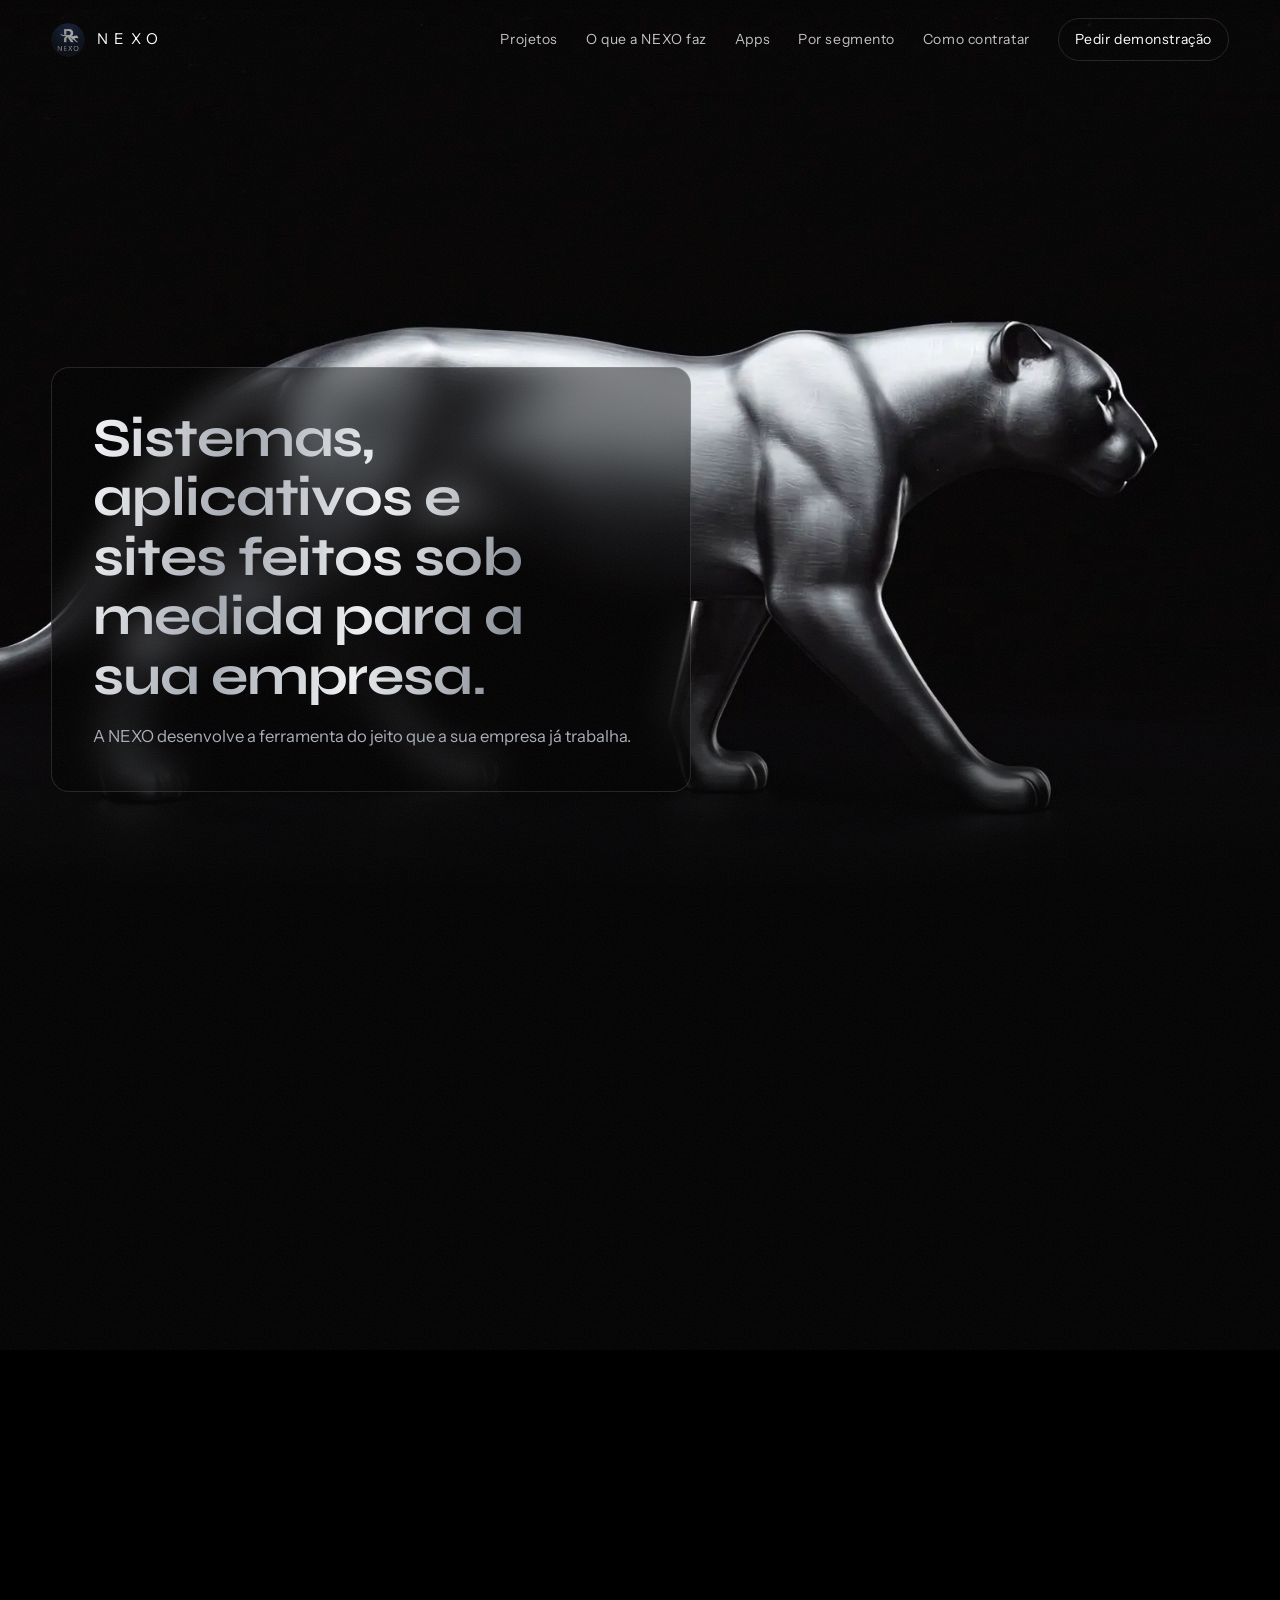
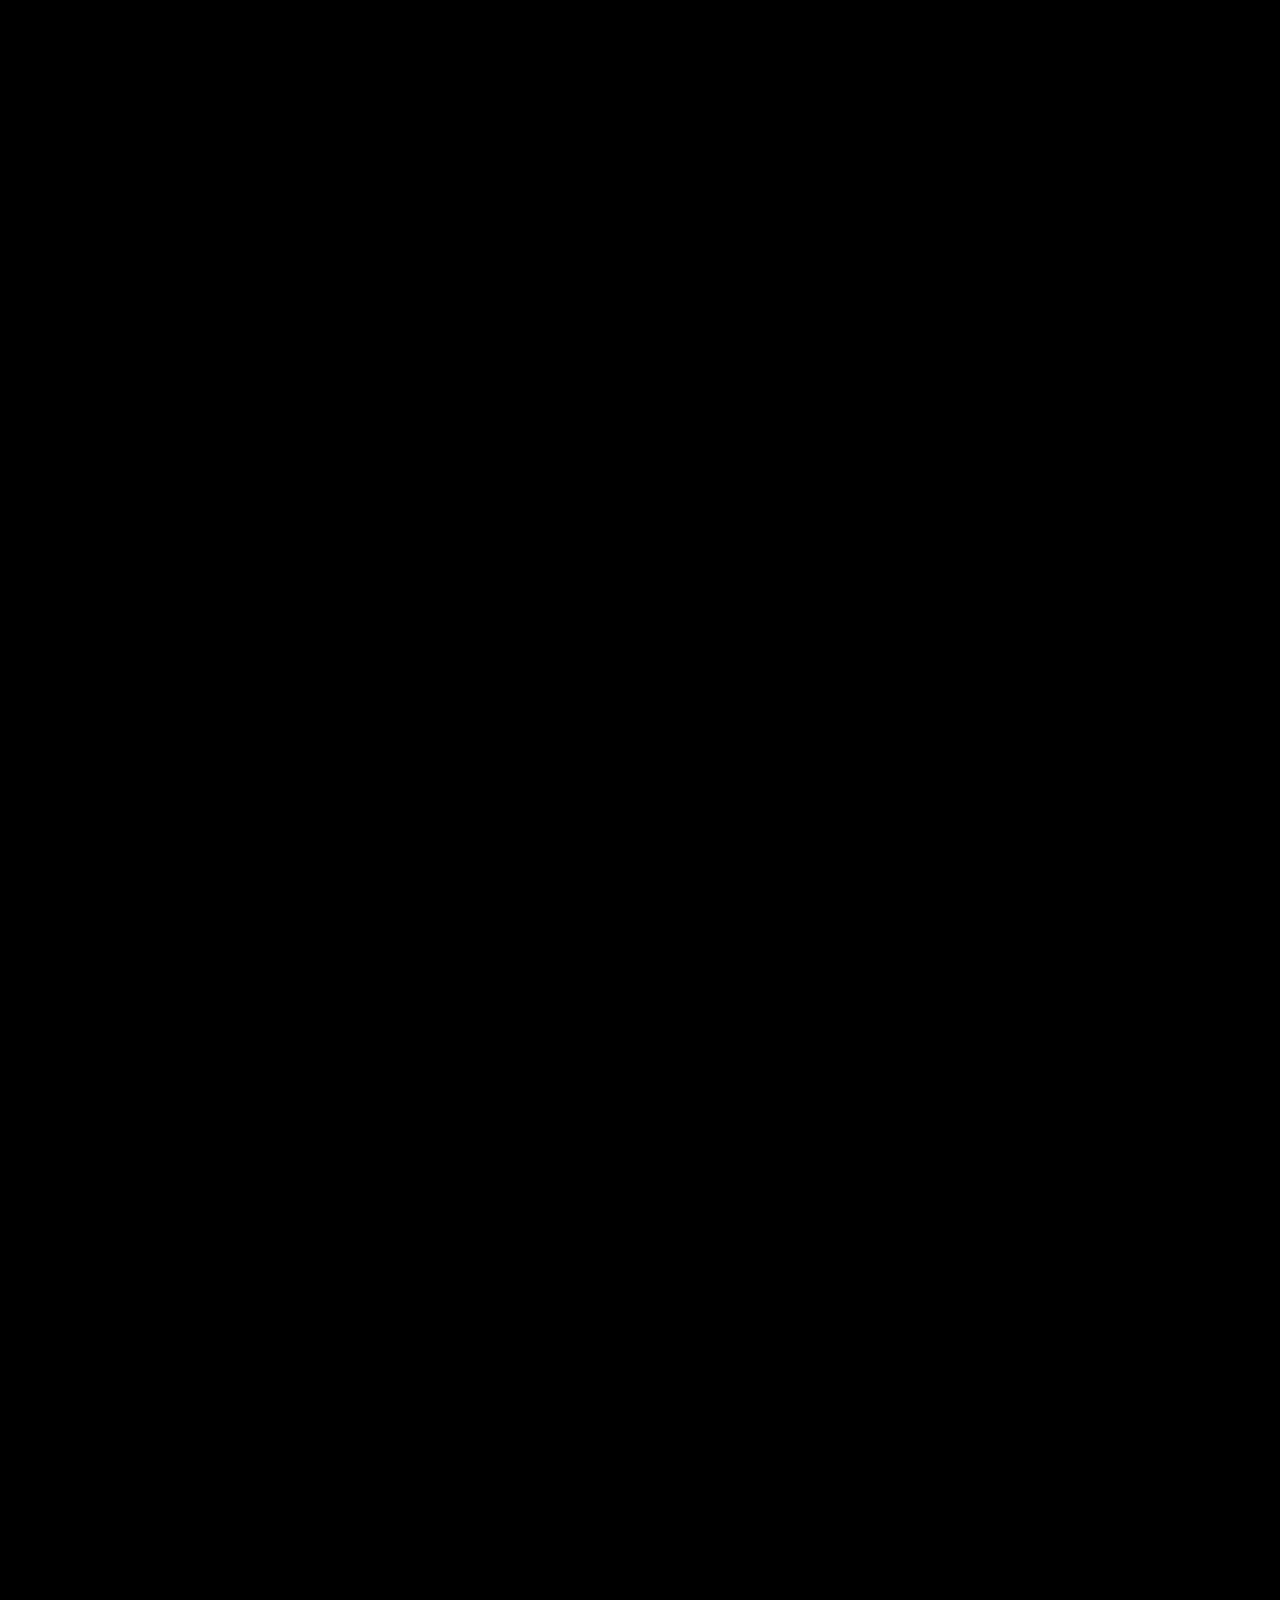
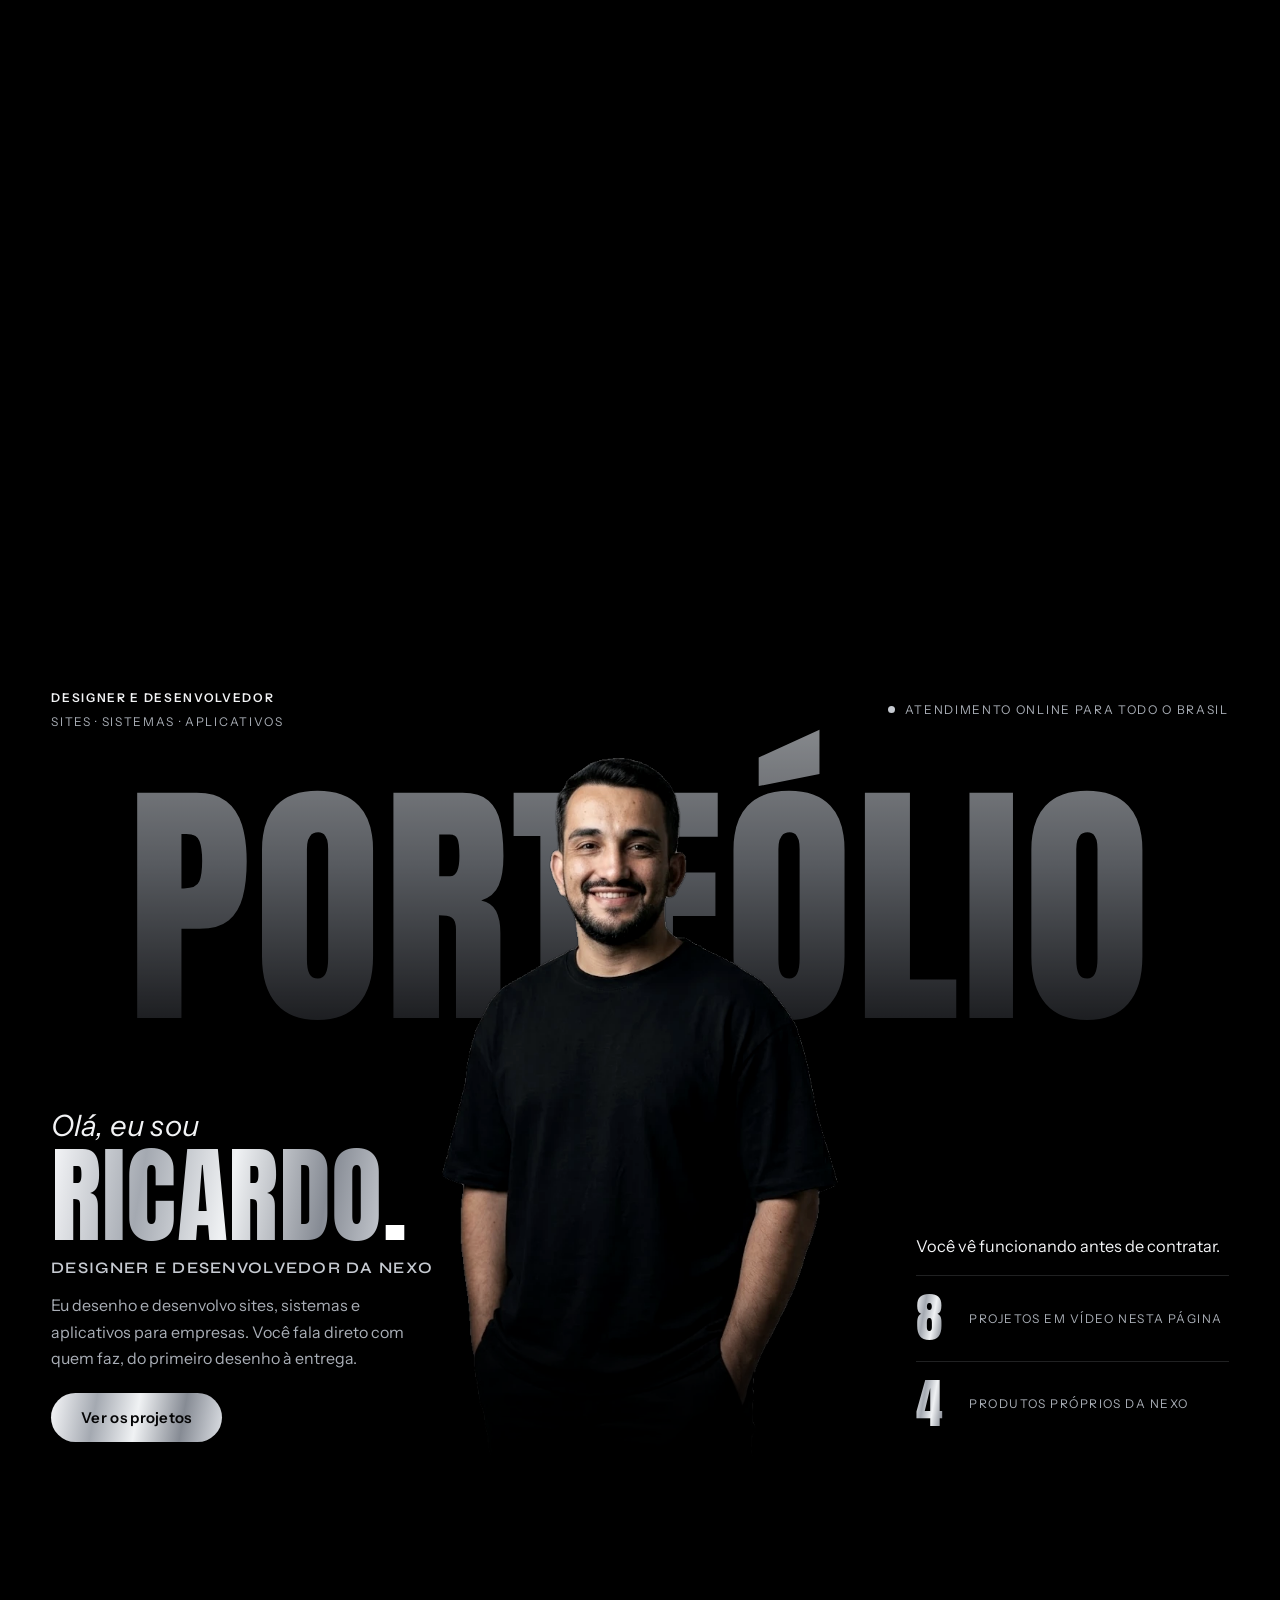
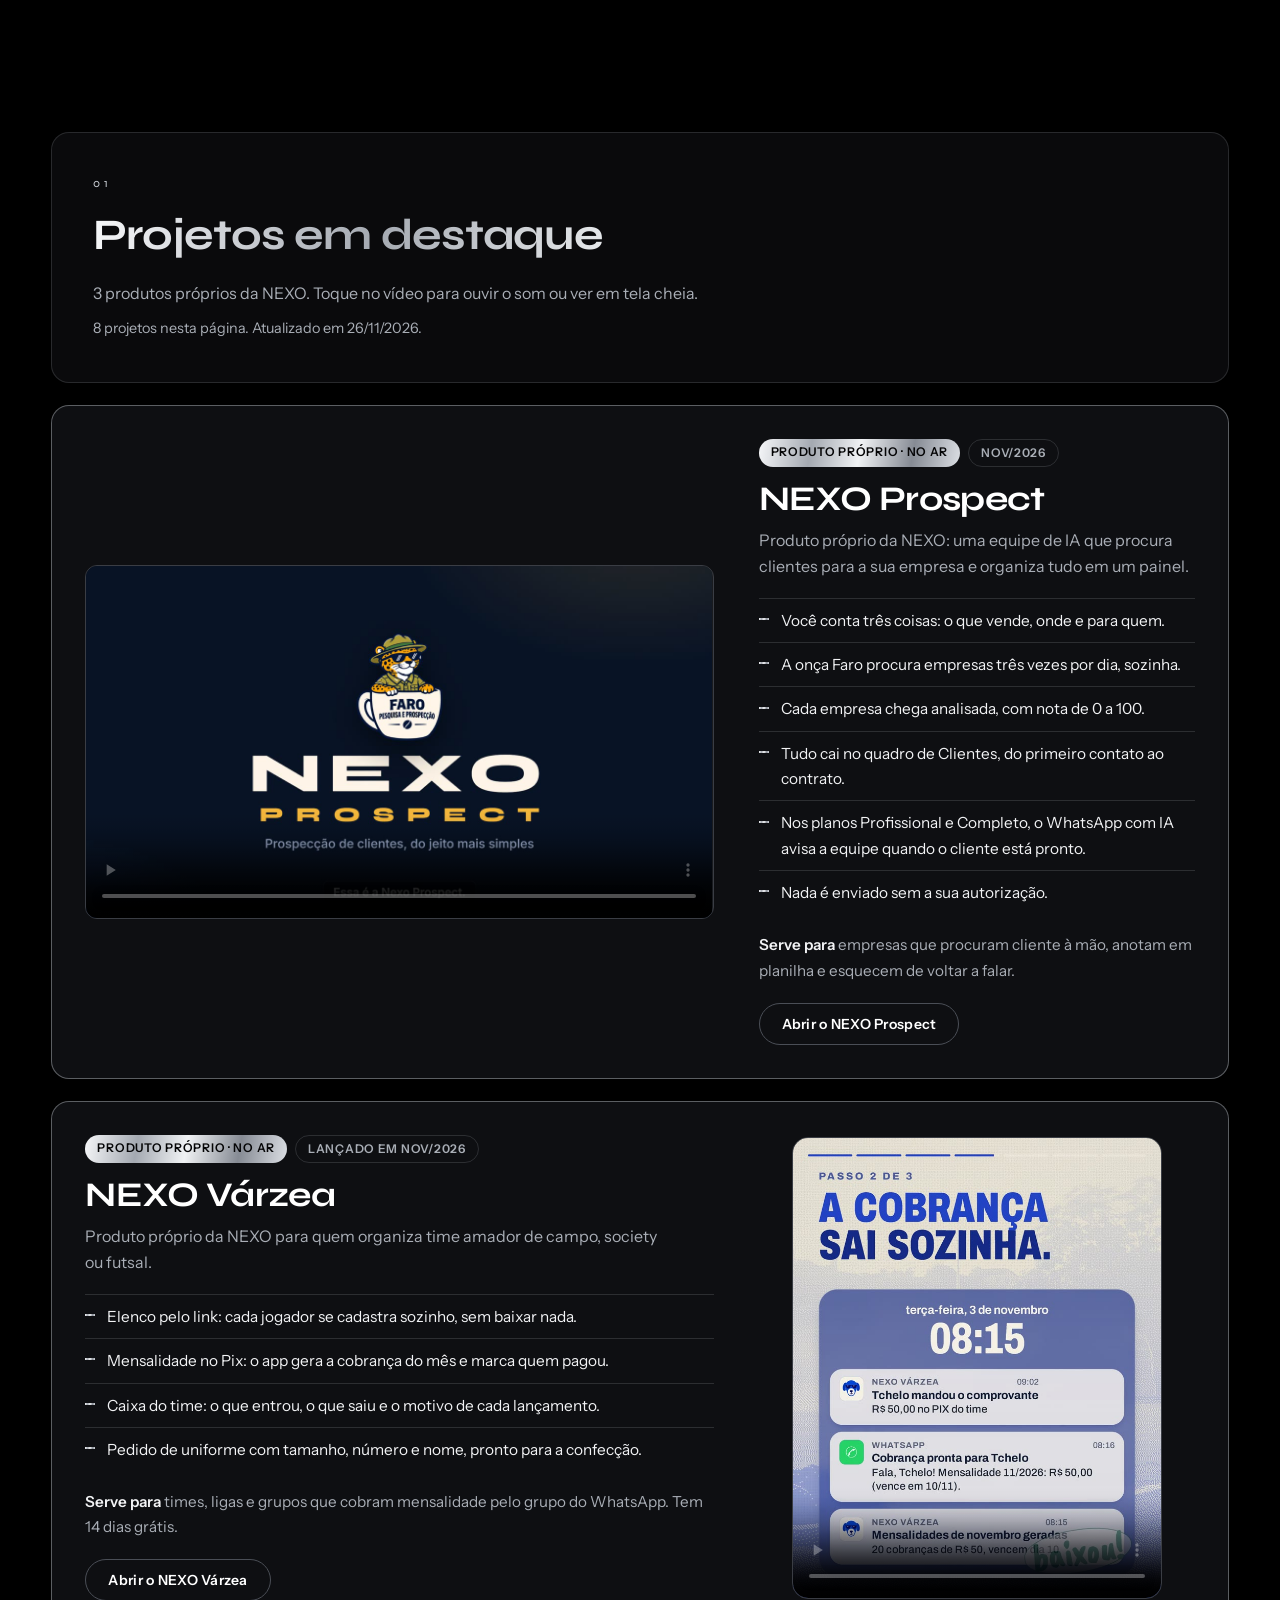
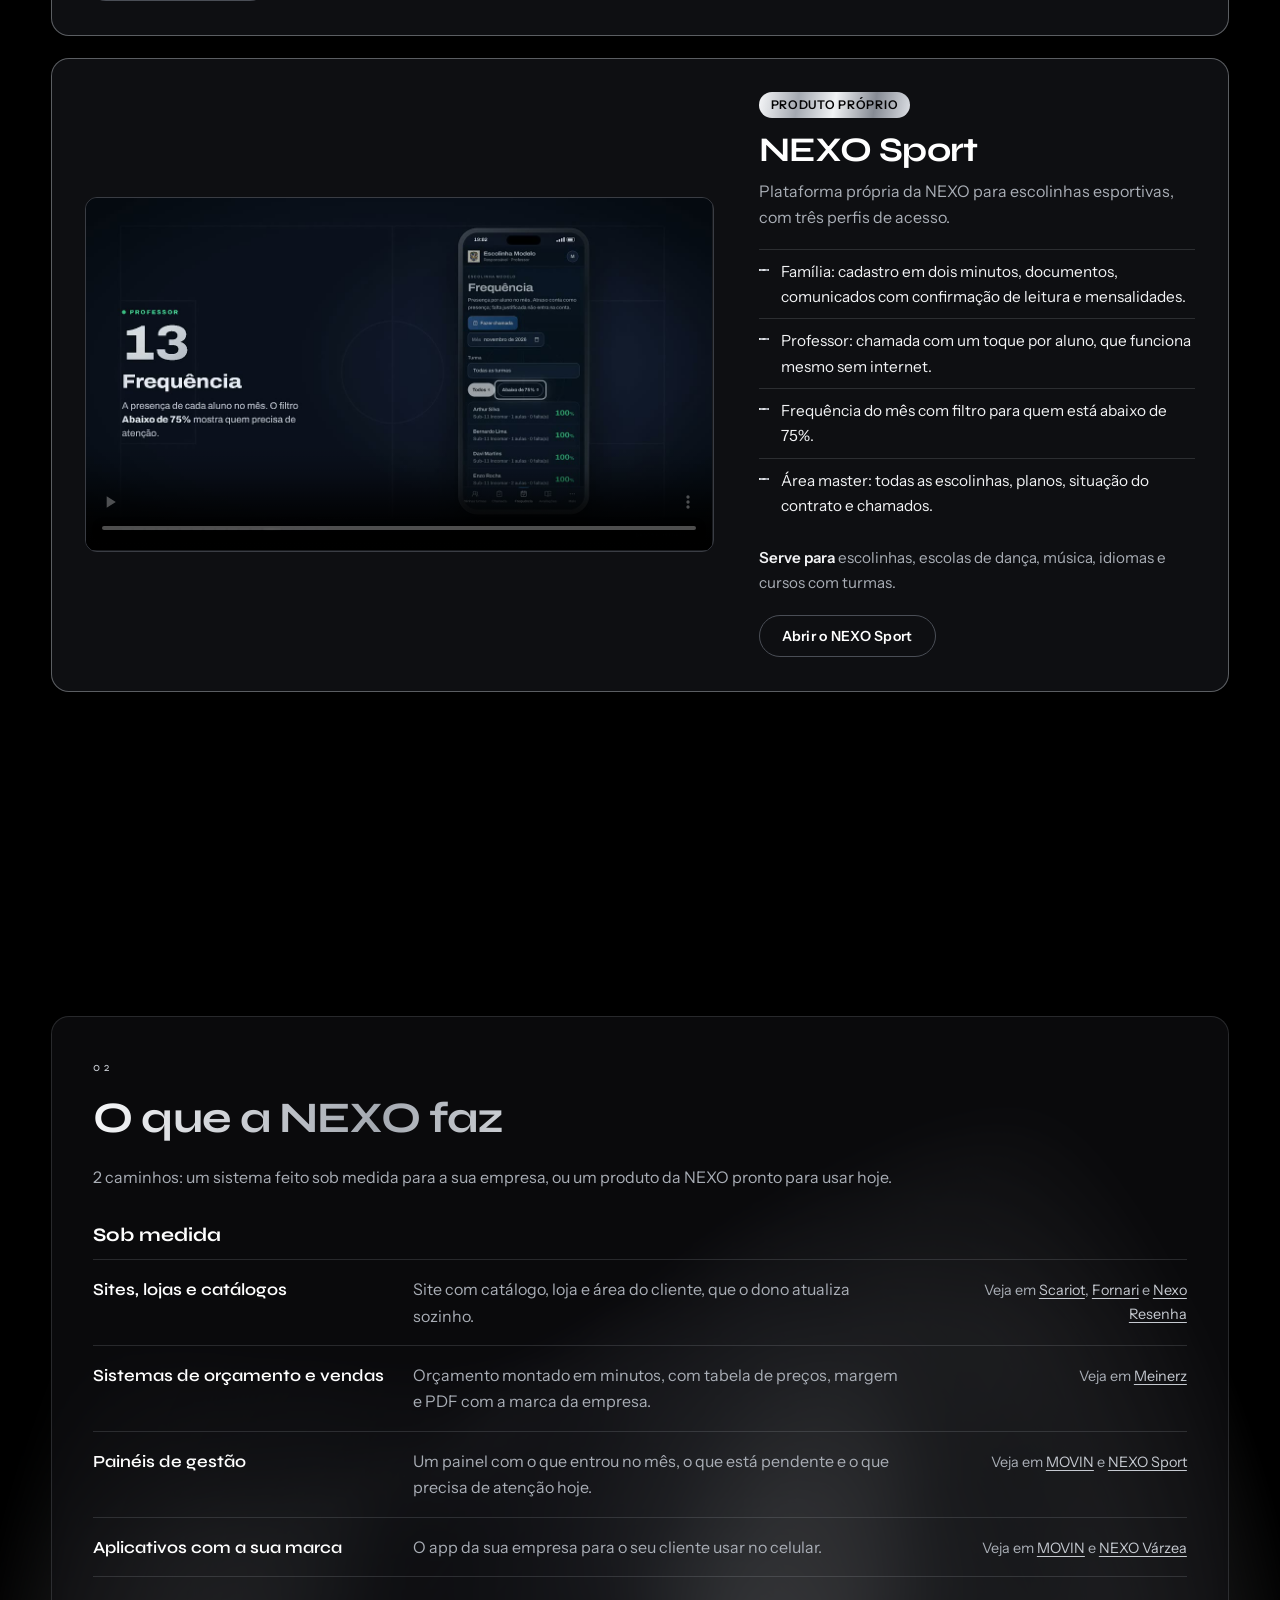
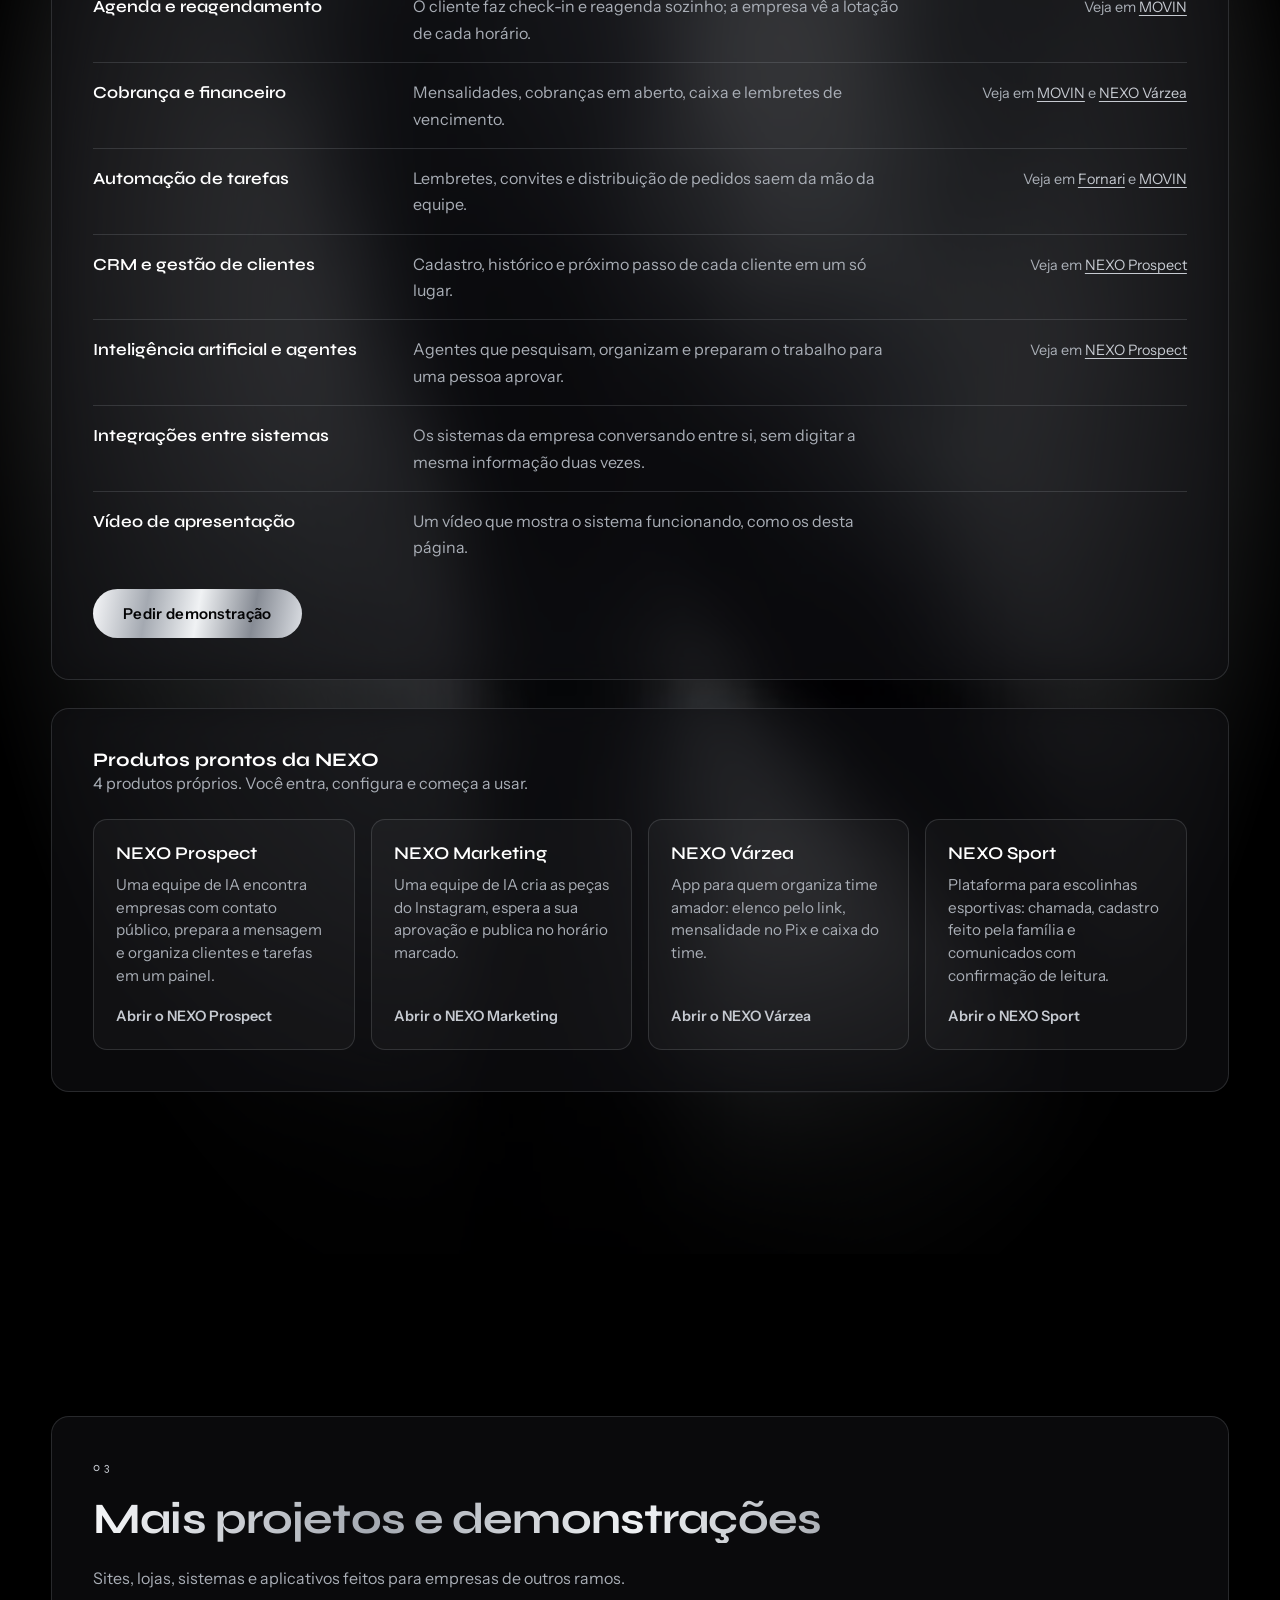
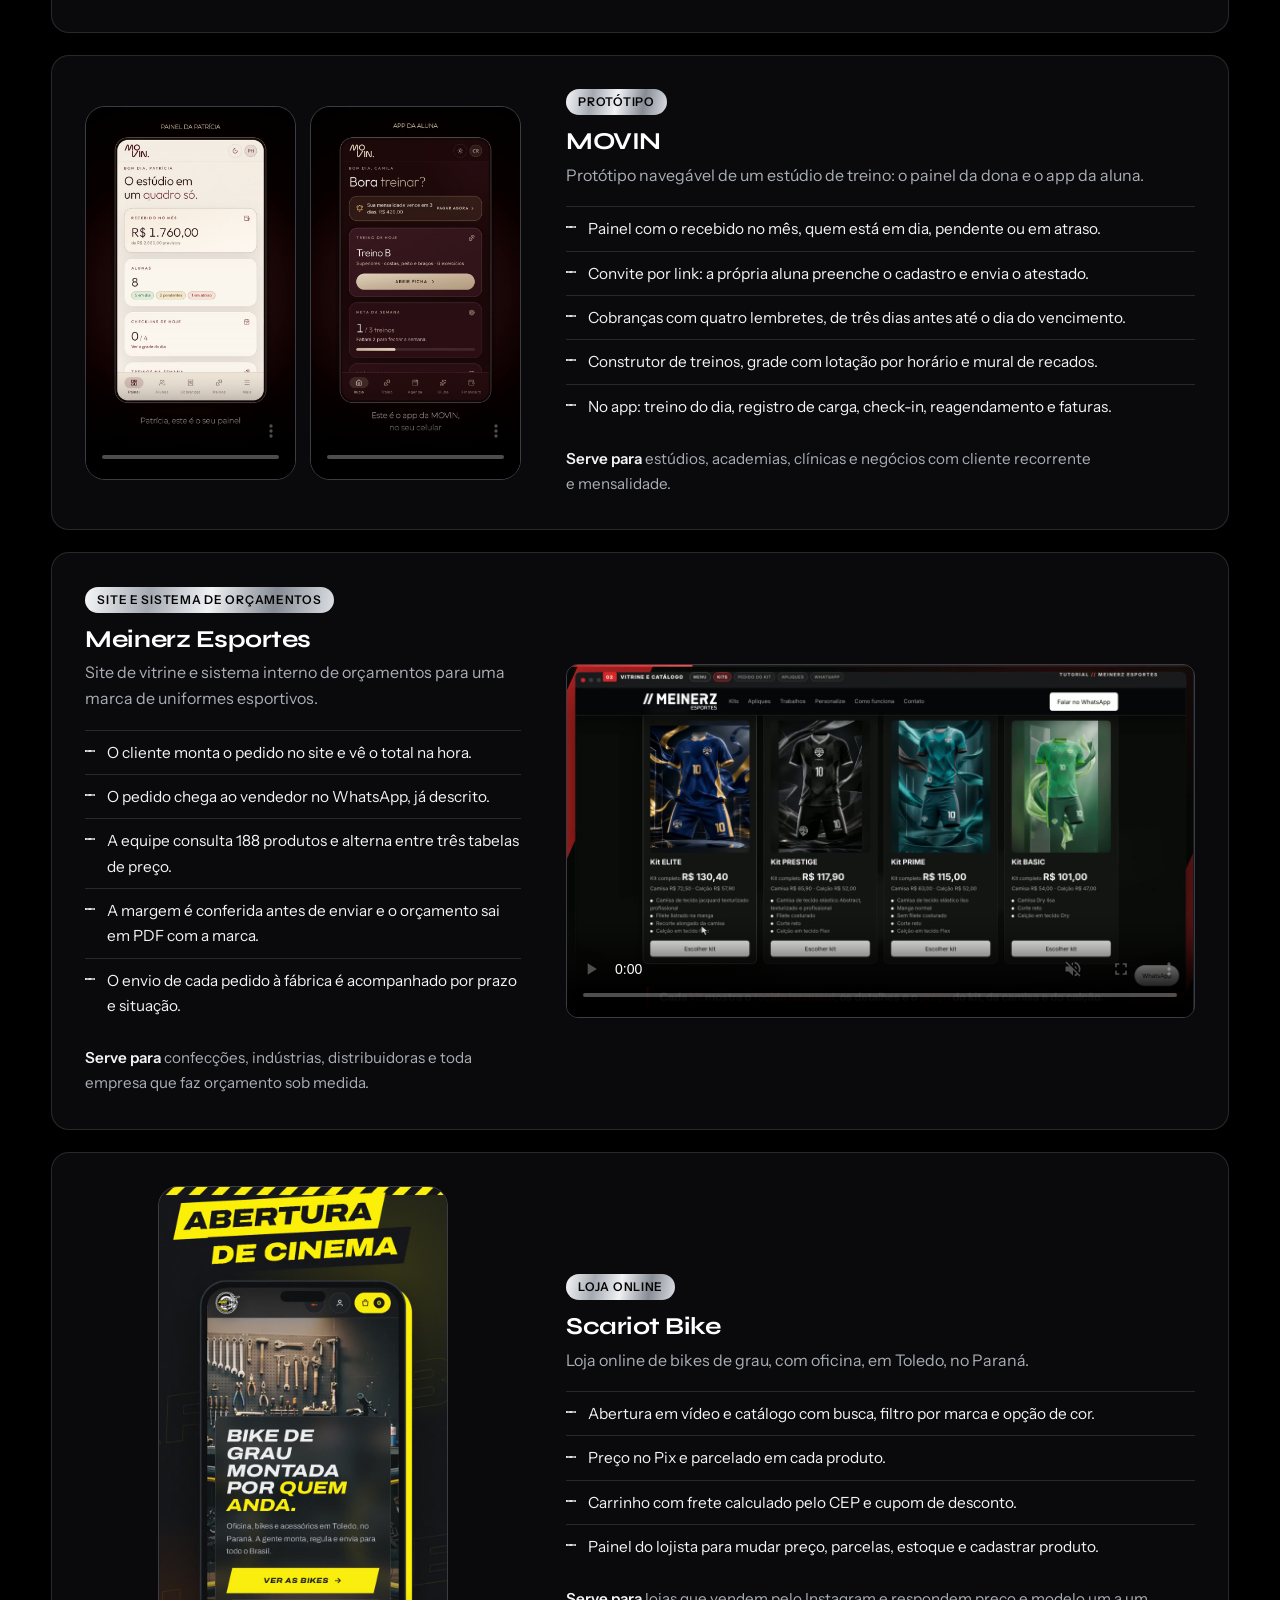
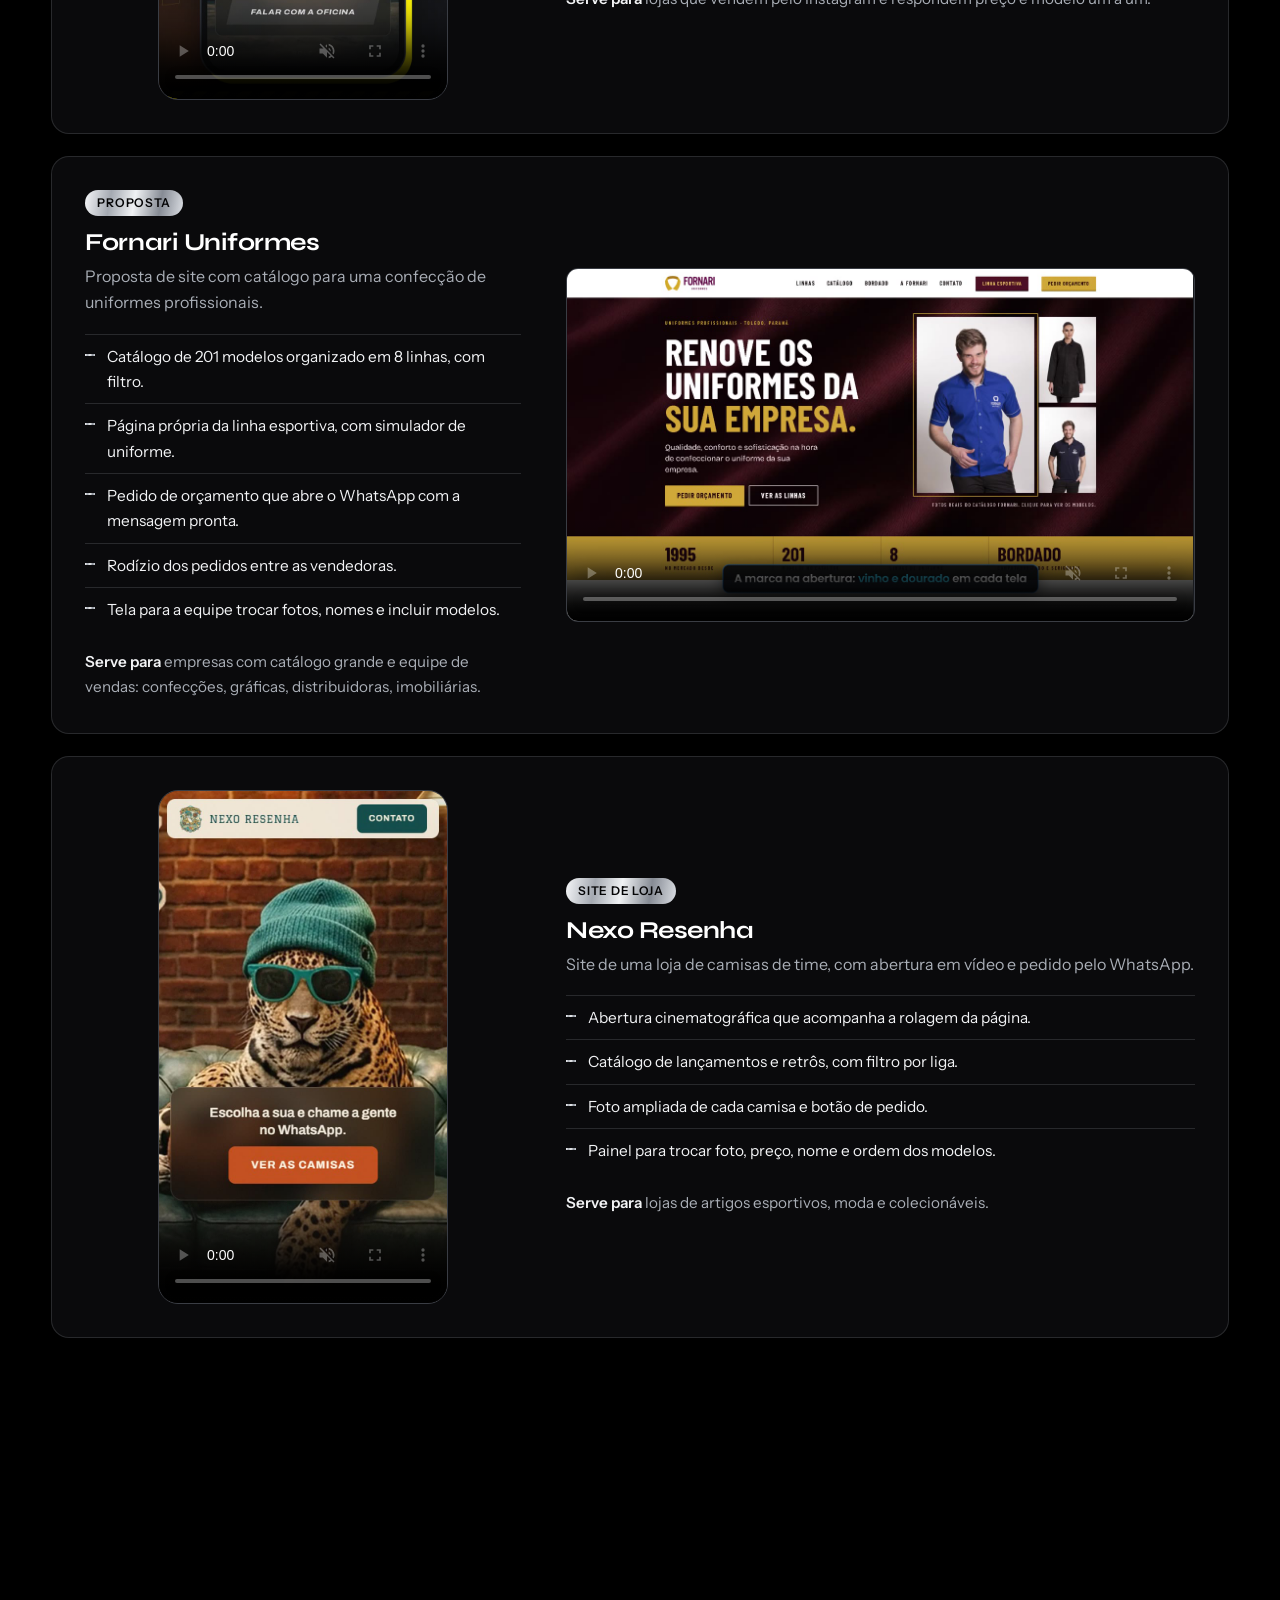
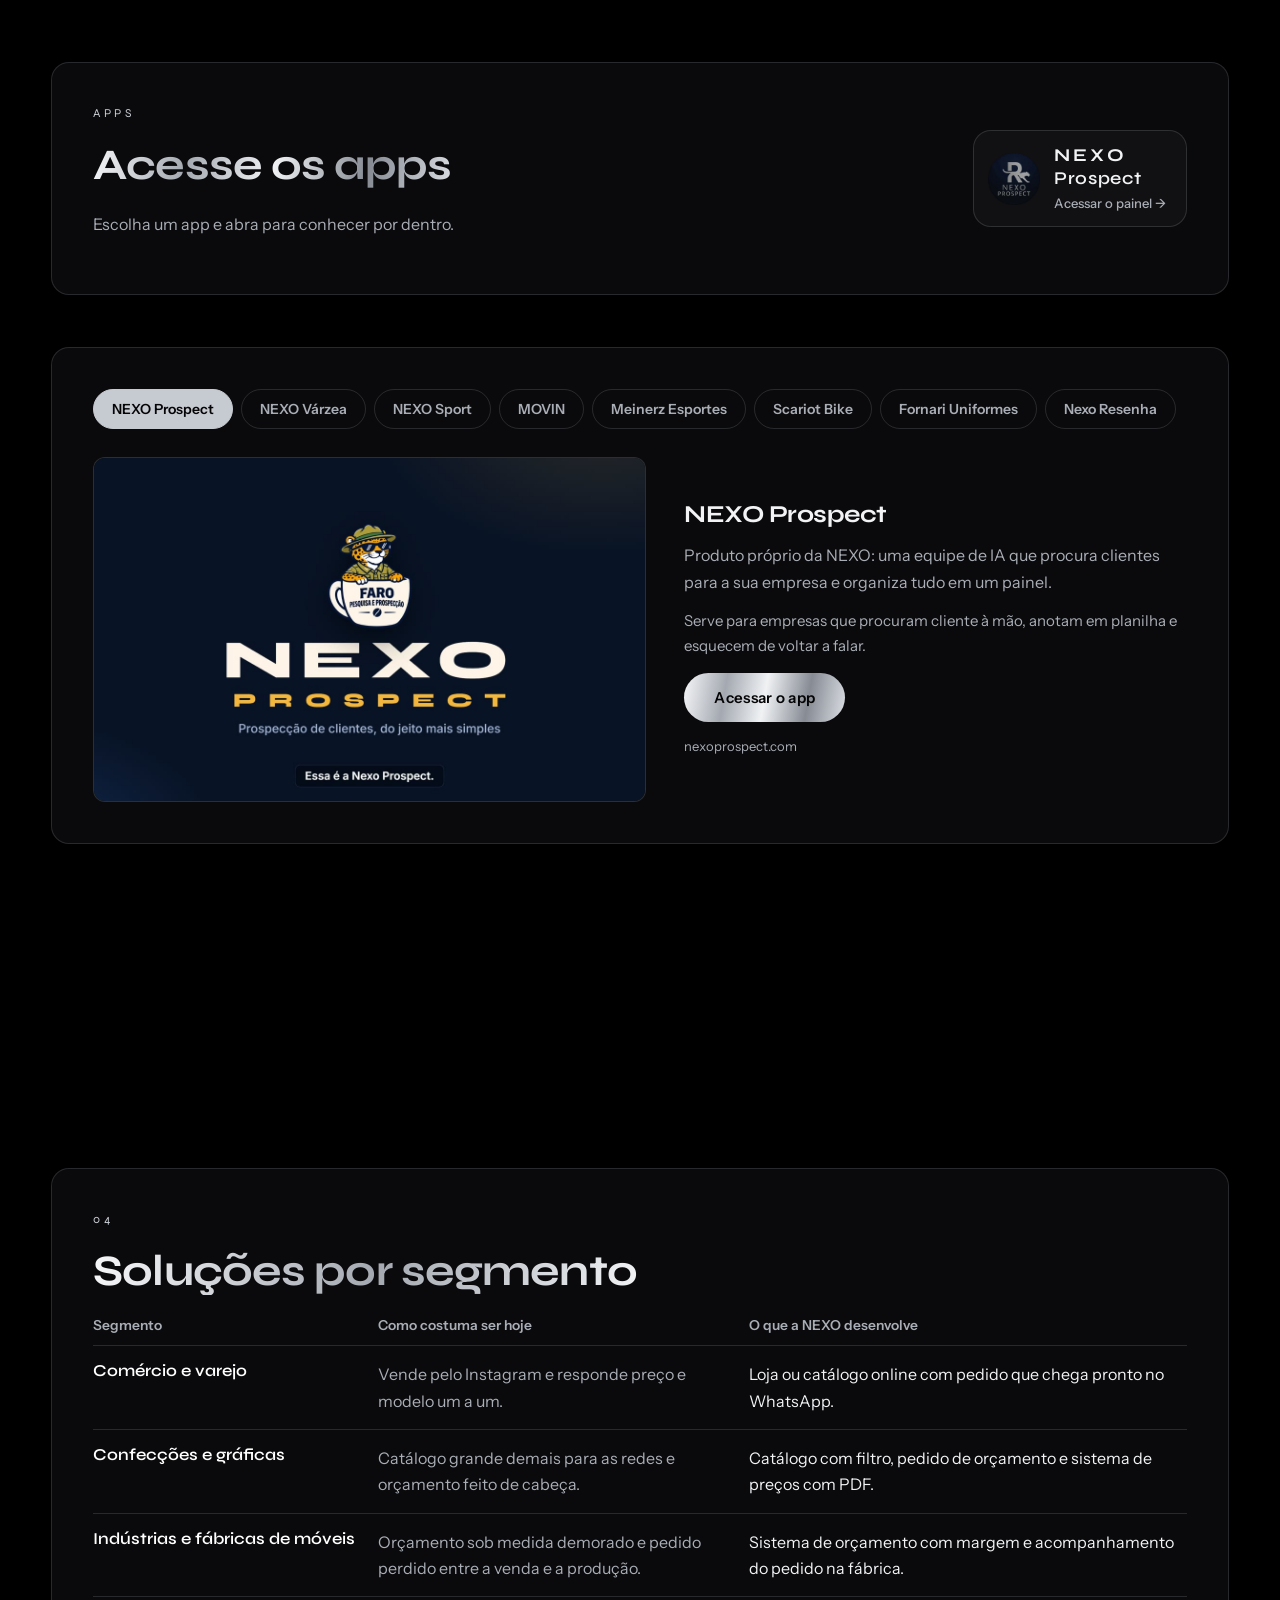
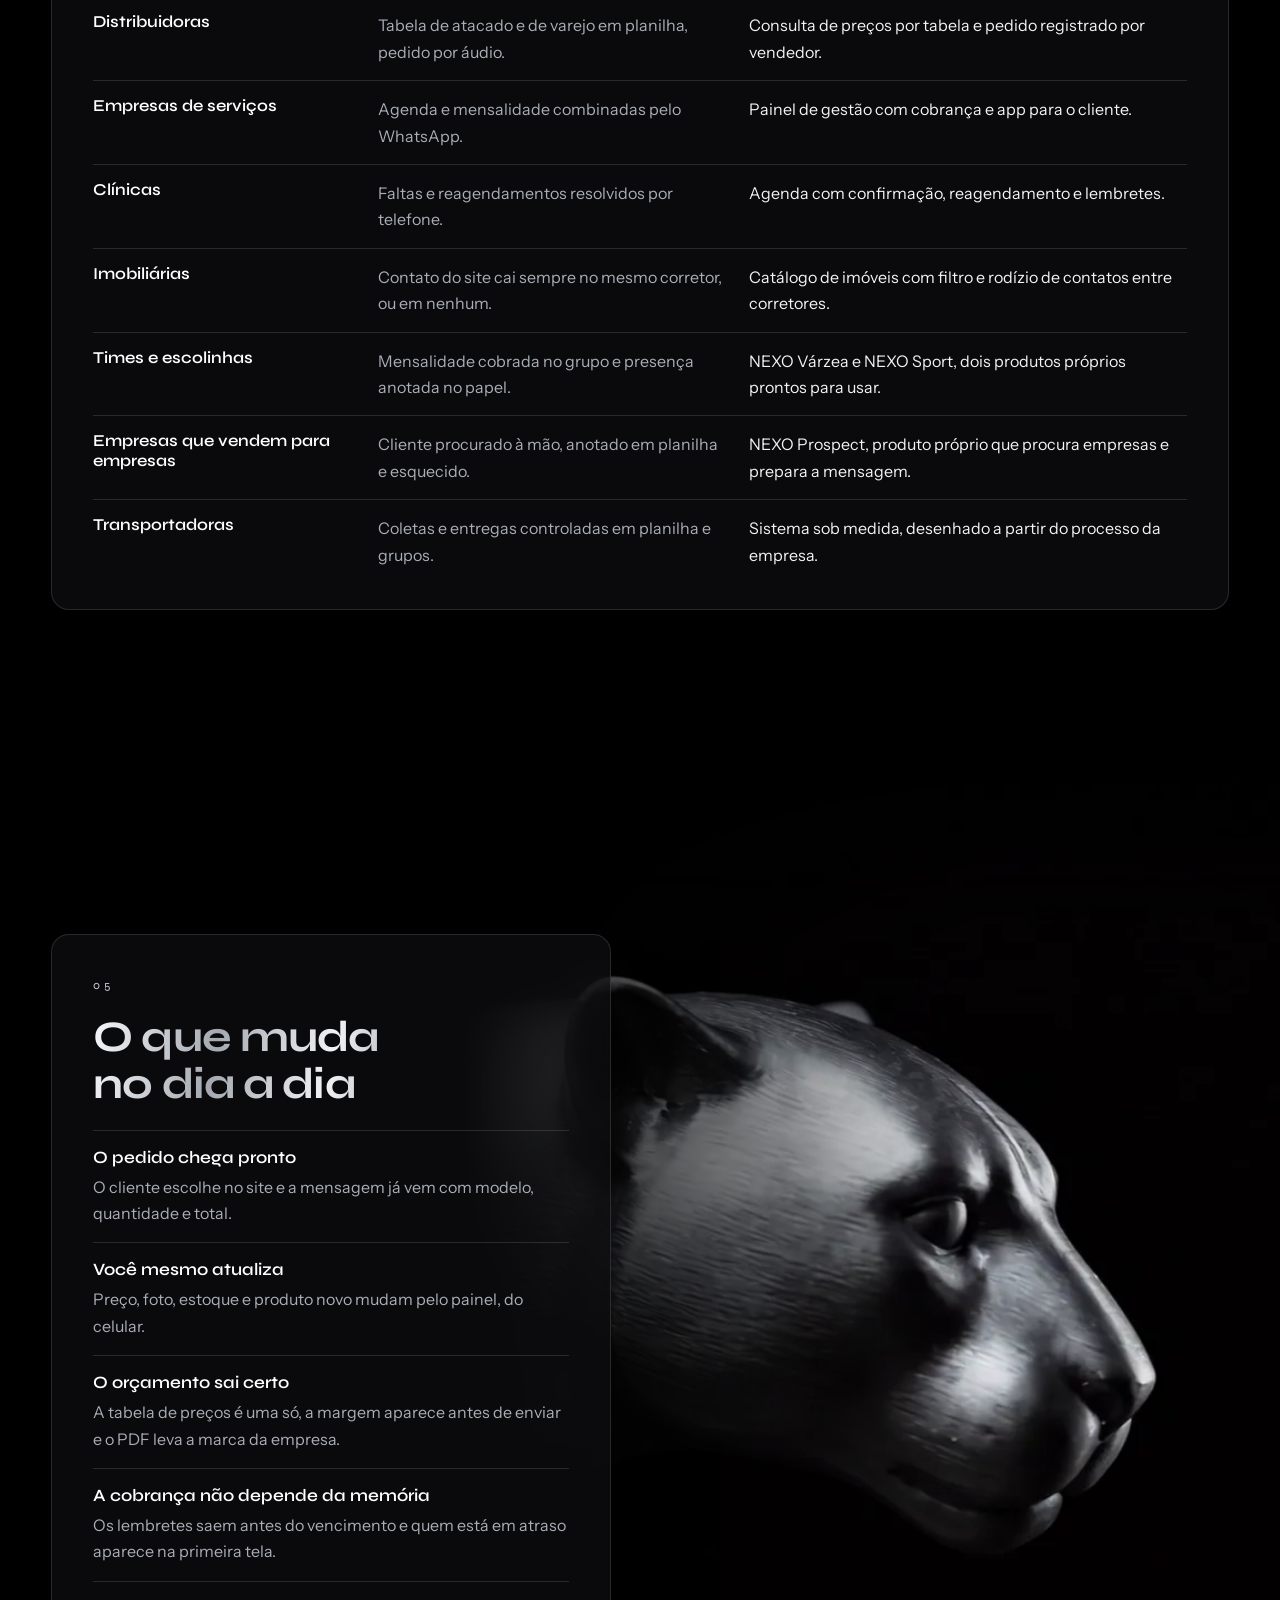
==== commit 3272a089: "Portfolio: novo WhatsApp de trabalho (45) 98805-7280 Co-Authored-By: Claude Sonnet 5.5 <noreply@anth" ====
--- a/portfolio/index.html
+++ b/portfolio/index.html
@@ -26,8 +26,8 @@
     "image": "https://nexoprospect.com/portfolio/assets/frames/desktop/f_0080.webp",
     "founder": { "@type": "Person", "name": "Ricardo Monteiro" },
     "areaServed": { "@type": "Country", "name": "Brasil" },
-    "contactPoint": { "@type": "ContactPoint", "contactType": "Vendas", "telephone": "+55-41-99846-0993", "availableLanguage": "Portuguese",
-                      "url": "https://wa.me/5541998460993" },
+    "contactPoint": { "@type": "ContactPoint", "contactType": "Vendas", "telephone": "+55-45-98805-7280", "availableLanguage": "Portuguese",
+                      "url": "https://wa.me/5545988057280" },
     "knowsAbout": ["Desenvolvimento de sistemas", "Aplicativos", "Criação de sites", "Automação", "Identidade visual"]
   }
   </script>
@@ -323,7 +323,7 @@
         <a class="botao" data-whats target="_blank" rel="noopener">Chamar no WhatsApp</a>
         <a class="botao botao--linha" href="https://www.instagram.com/nexo.rm/" target="_blank" rel="noopener">Ver o Instagram @nexo.rm</a>
       </div>
-      <p class="convite-numero">WhatsApp (41) 99846-0993</p>
+      <p class="convite-numero">WhatsApp (45) 98805-7280</p>
     </div>
   </section>
 
@@ -353,7 +353,7 @@
   <svg viewBox="0 0 32 32" aria-hidden="true"><path fill="currentColor" d="M16 3C9 3 3.3 8.6 3.3 15.6c0 2.4.7 4.7 1.9 6.7L3 29l6.9-2.1c1.9 1 4 1.6 6.1 1.6 7 0 12.7-5.6 12.7-12.6S23 3 16 3Zm0 23.1c-1.9 0-3.8-.5-5.4-1.5l-.4-.2-4.1 1.2 1.3-4-.3-.4a10.4 10.4 0 0 1-1.6-5.6C5.5 9.8 10.2 5.2 16 5.2s10.5 4.6 10.5 10.4S21.8 26.1 16 26.1Zm5.8-7.8c-.3-.2-1.9-.9-2.2-1-.3-.1-.5-.2-.7.2-.2.3-.8 1-1 1.2-.2.2-.4.2-.7.1-.3-.2-1.3-.5-2.5-1.6-.9-.8-1.6-1.8-1.7-2.1-.2-.3 0-.5.1-.6l.5-.6.3-.5c.1-.2 0-.4 0-.6l-1-2.4c-.3-.6-.5-.5-.7-.5h-.6c-.2 0-.6.1-.9.4-.3.3-1.2 1.1-1.2 2.8s1.2 3.2 1.4 3.4c.2.2 2.4 3.6 5.7 5 .8.4 1.4.6 1.9.7.8.3 1.6.2 2.2.1.7-.1 1.9-.8 2.2-1.5.3-.7.3-1.4.2-1.5-.1-.2-.3-.3-.6-.4Z"/></svg>
 </a>
 
-<script src="config.js?v=7"></script>
+<script src="config.js?v=8"></script>
 <script src="apps-abas.js?v=2"></script>
 <script src="app.js?v=6"></script>
 </body>
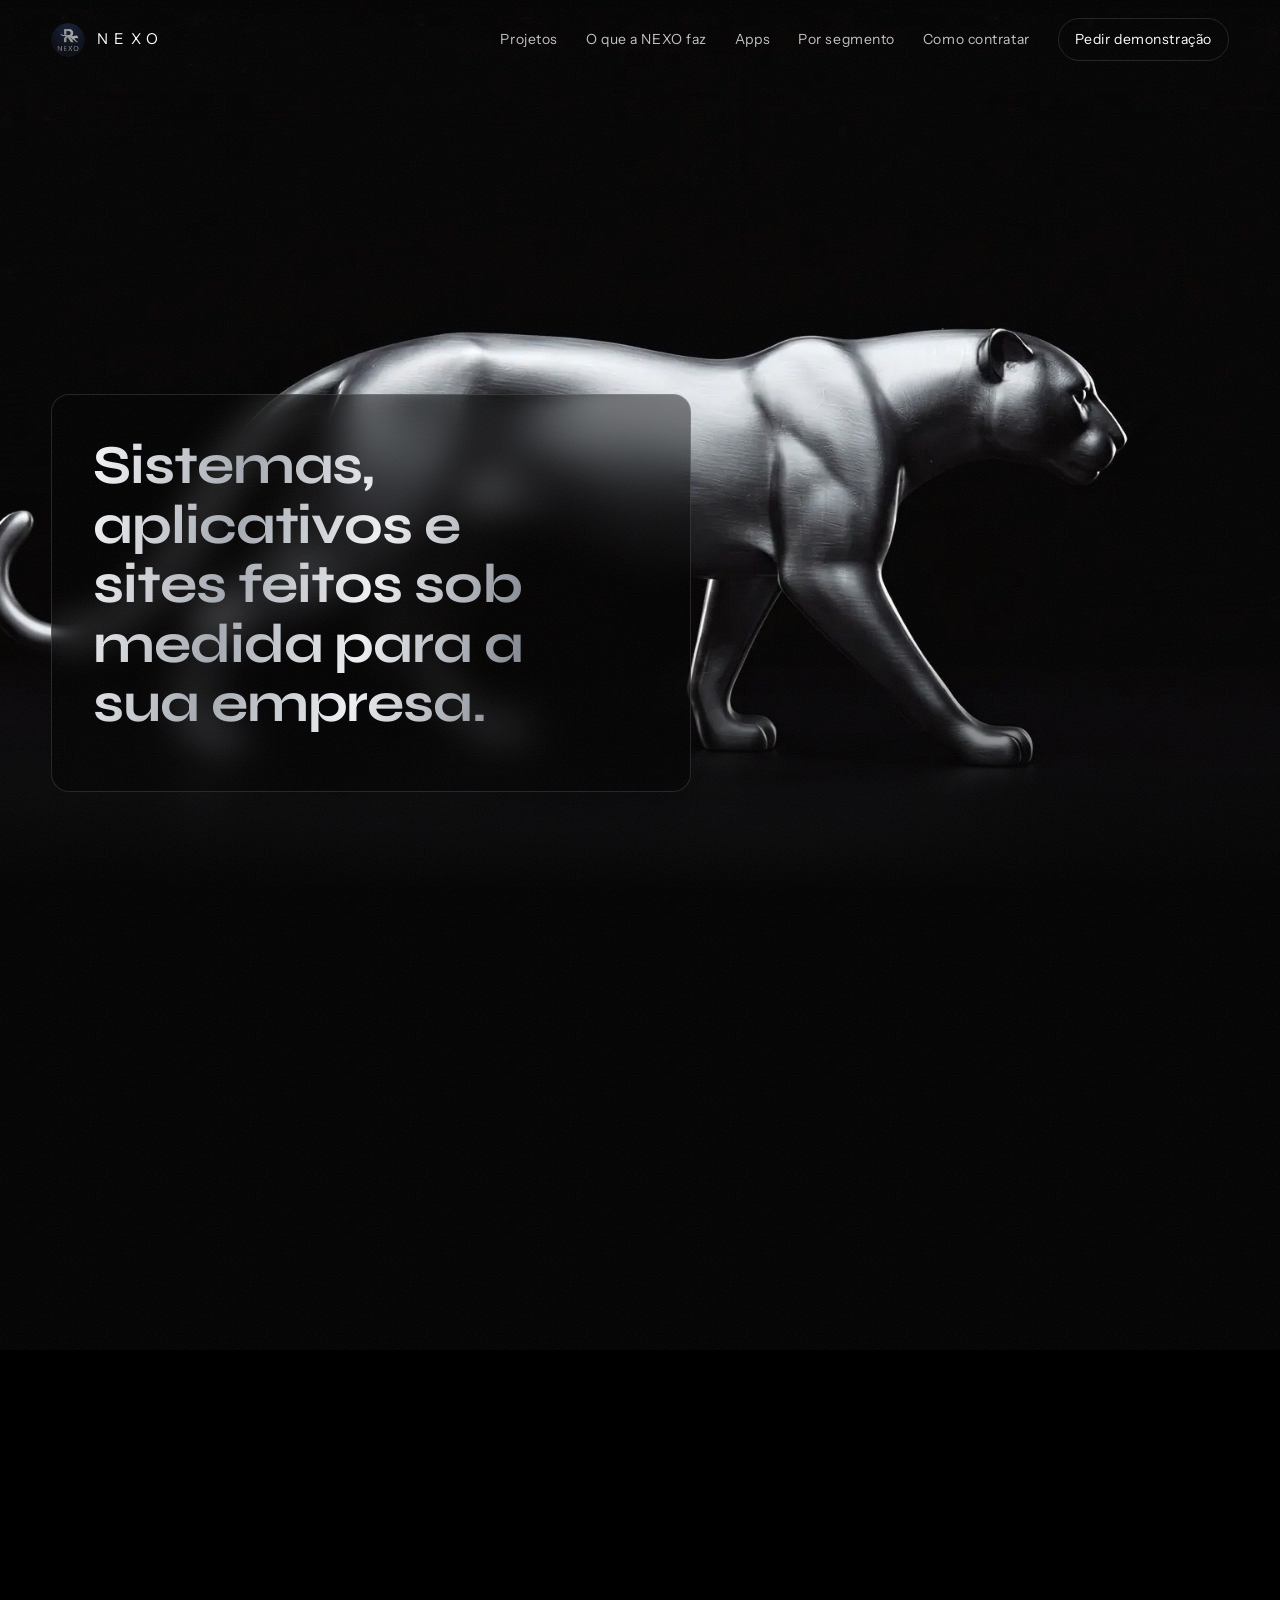
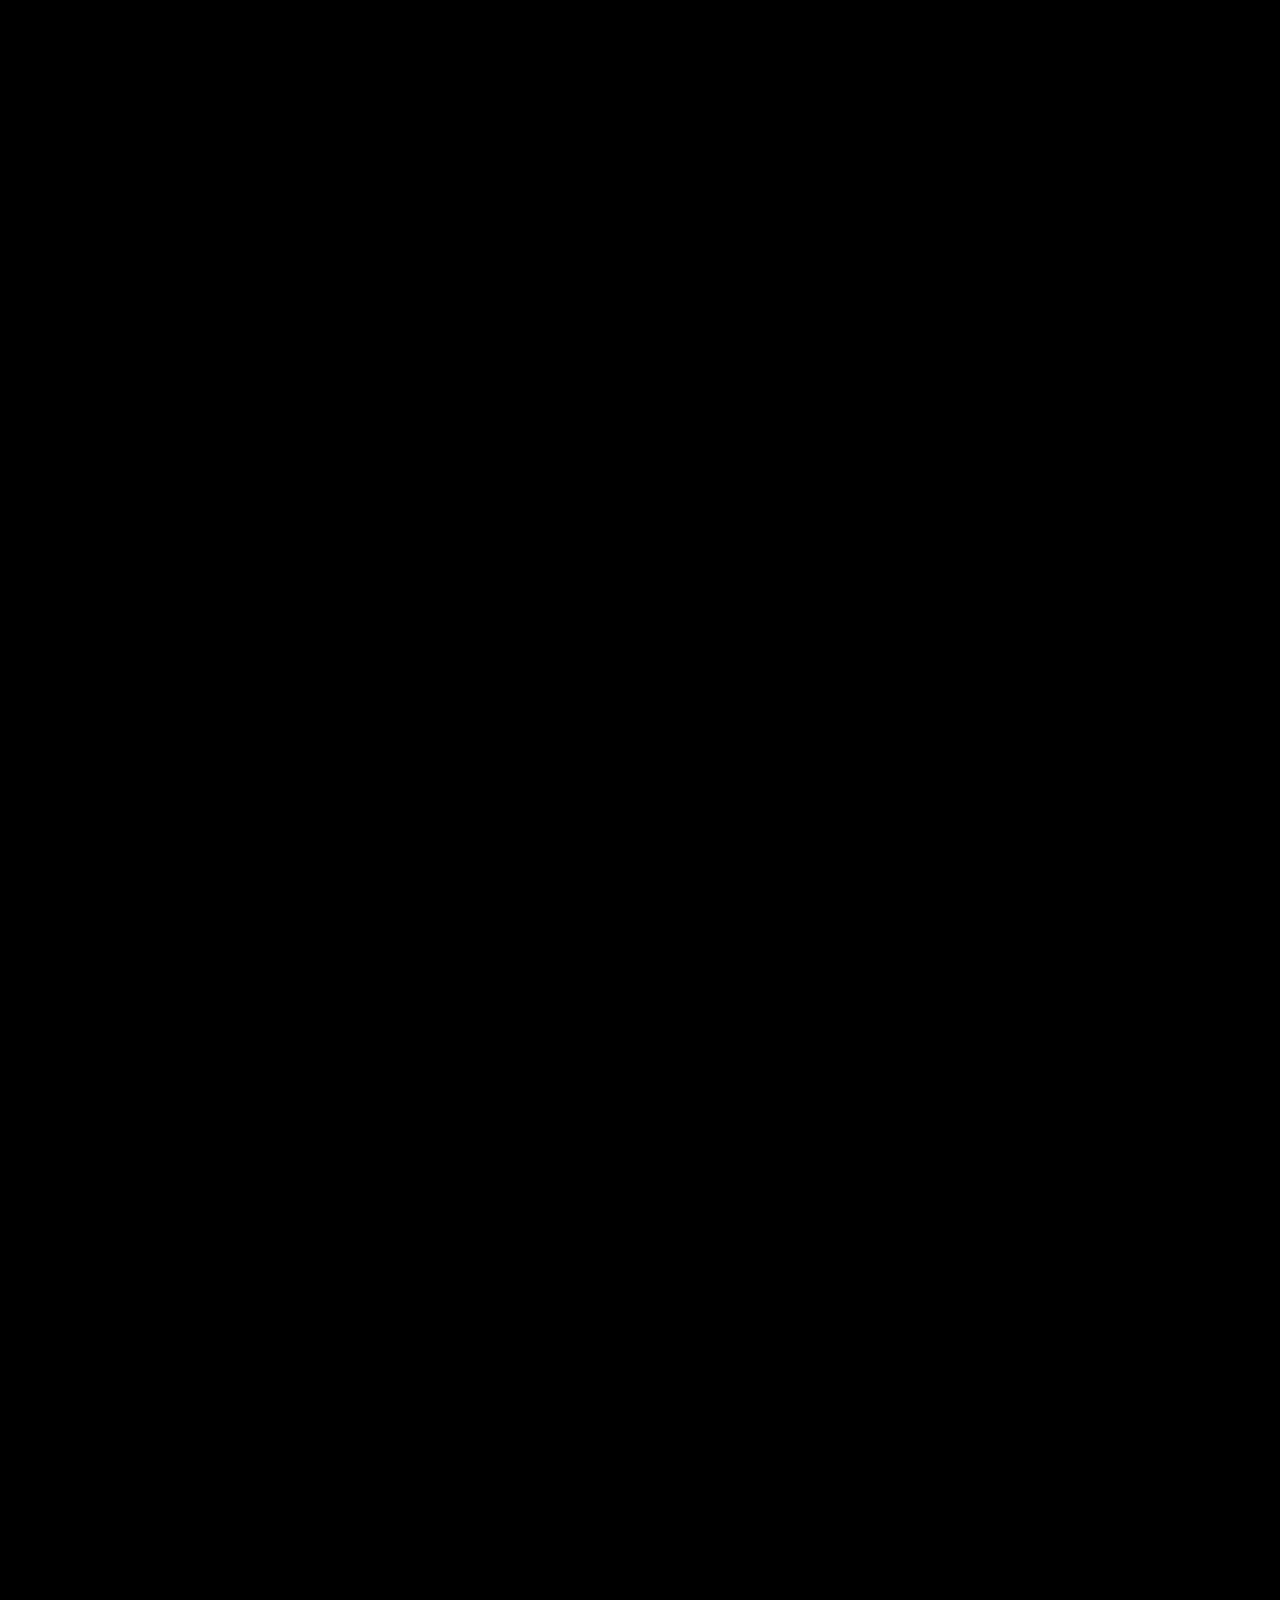
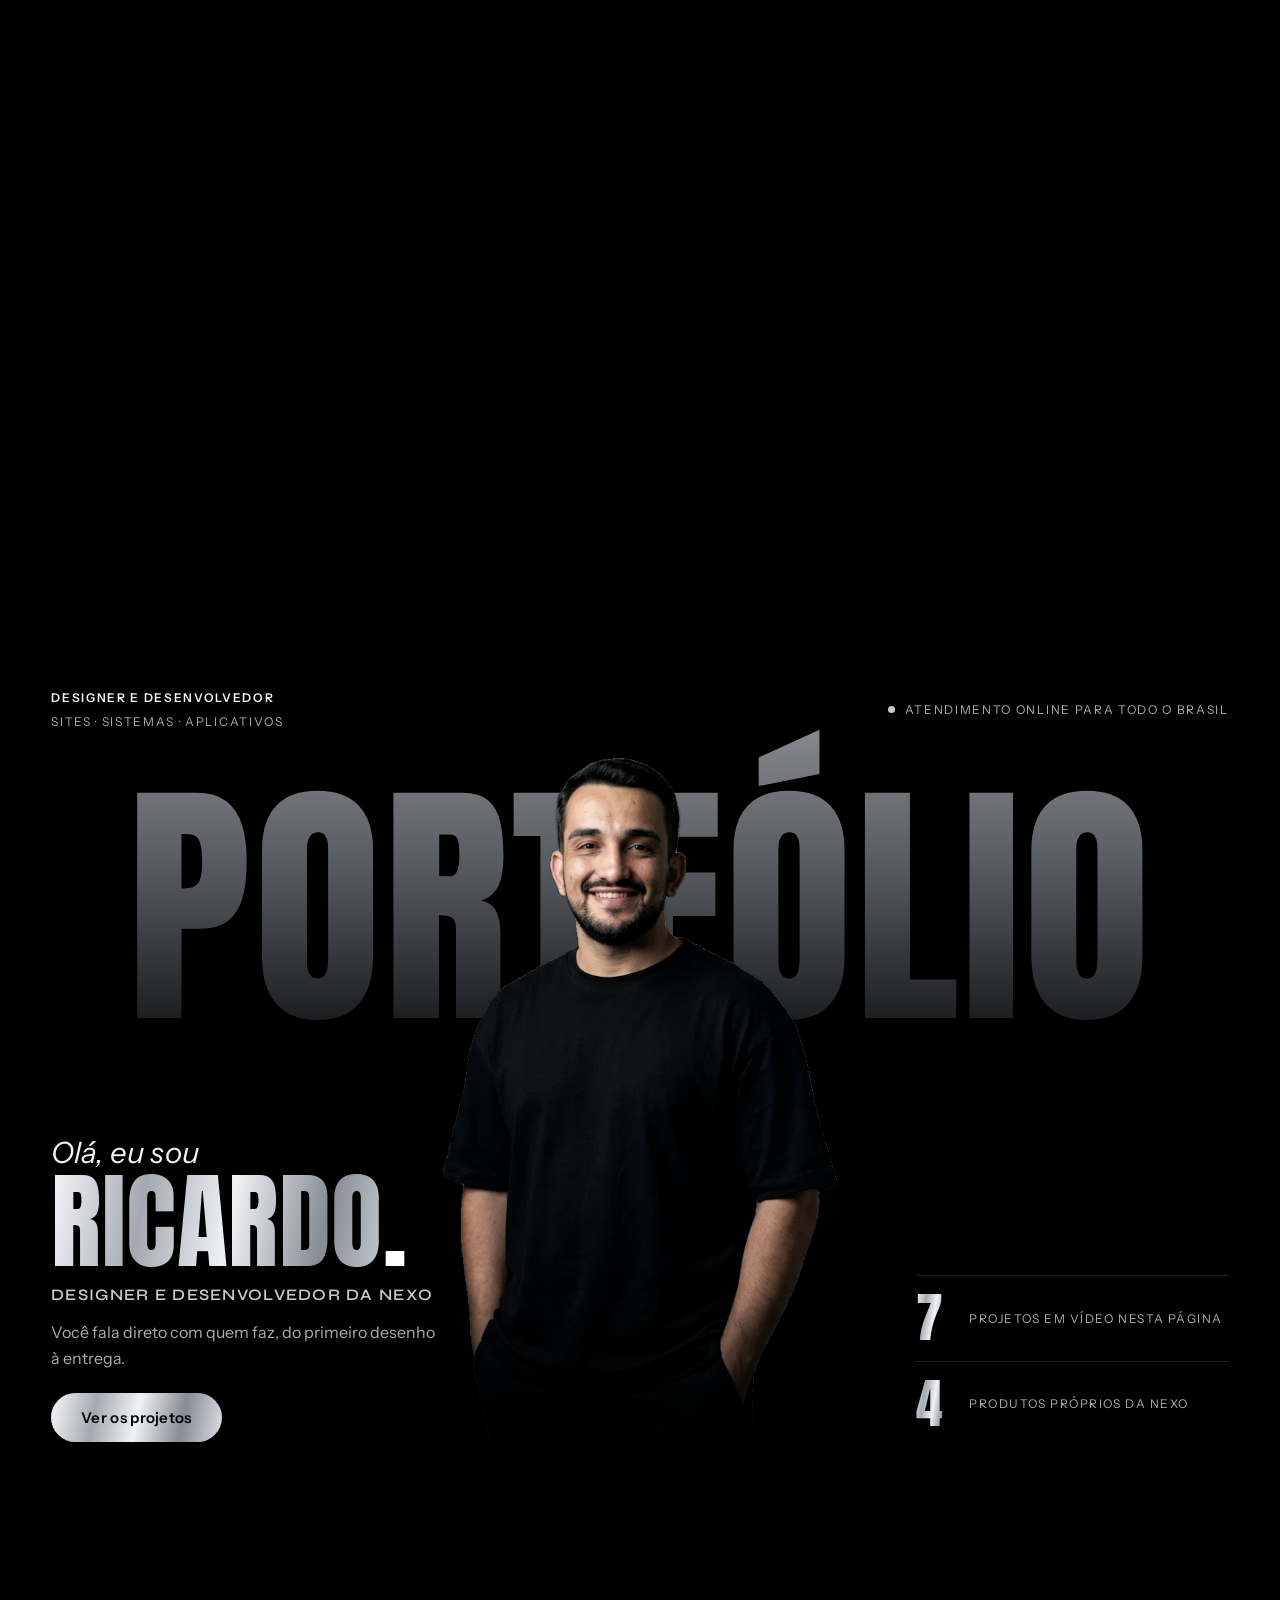
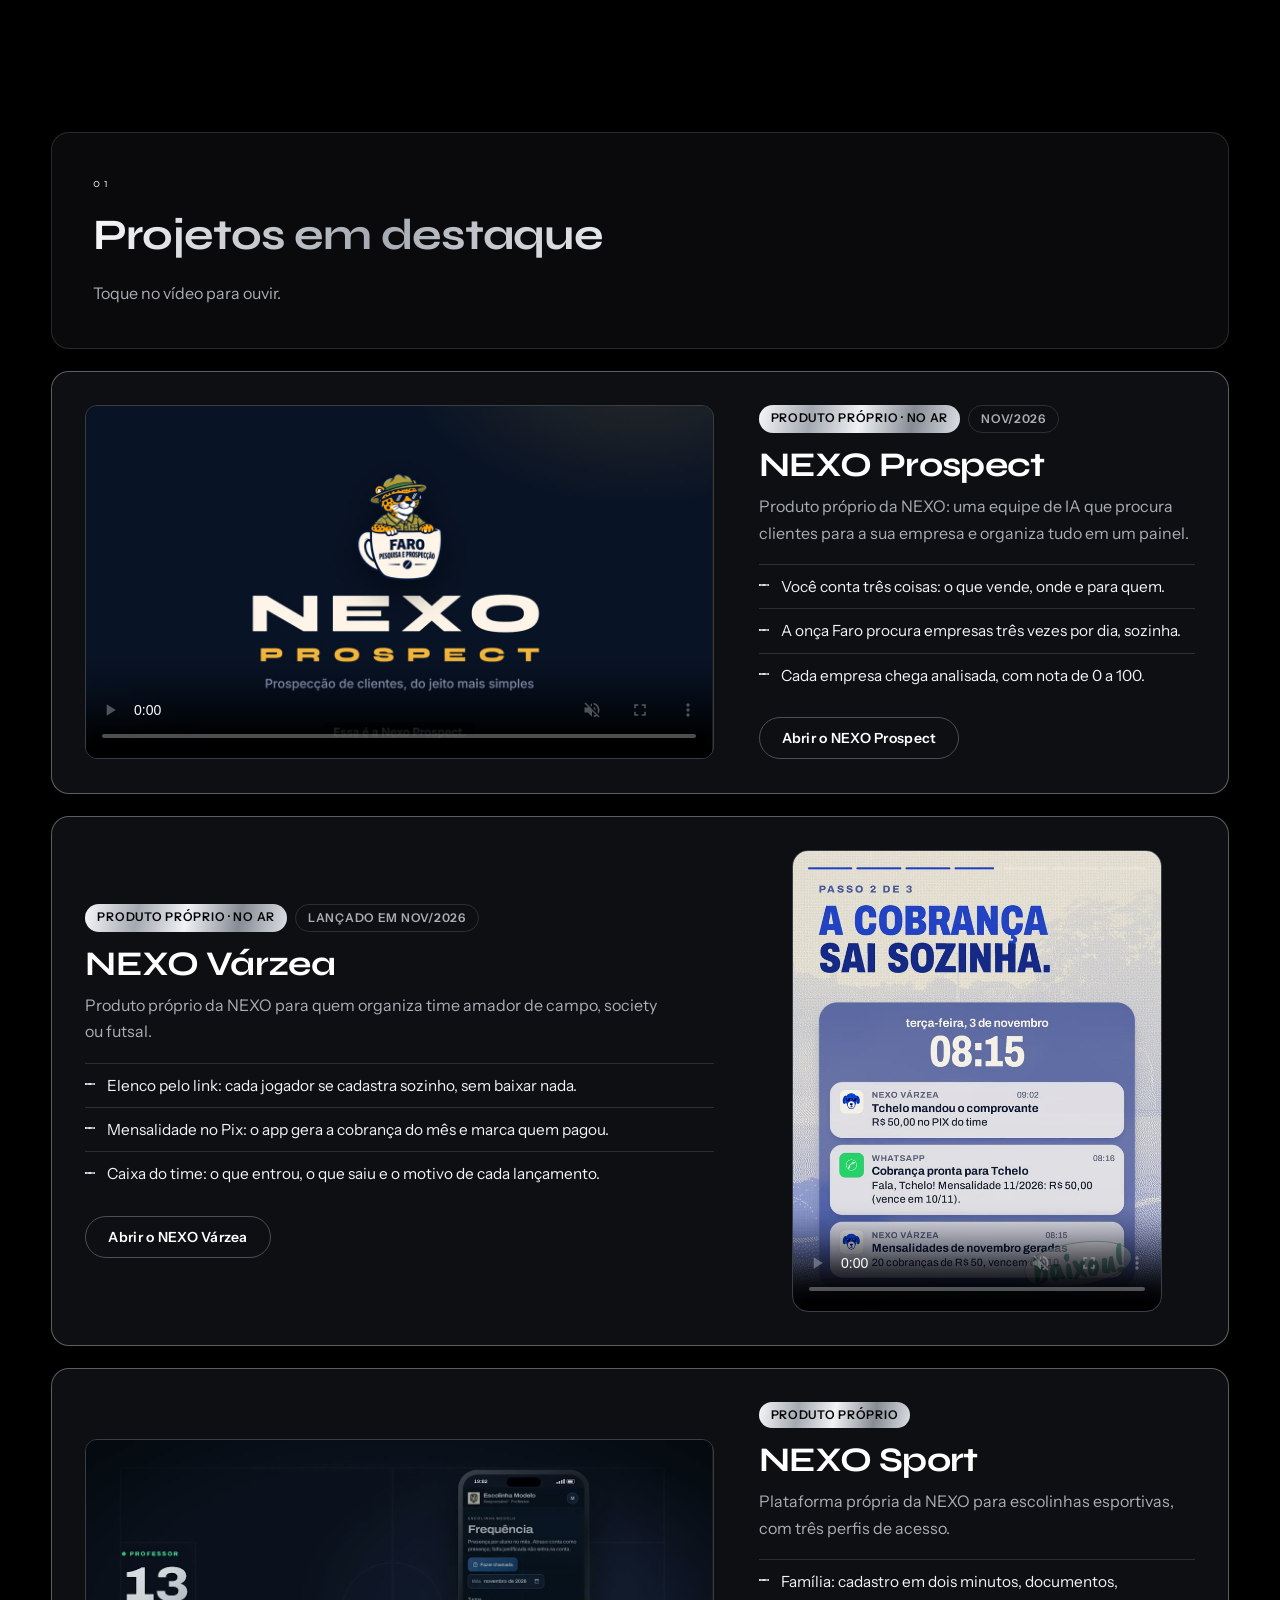
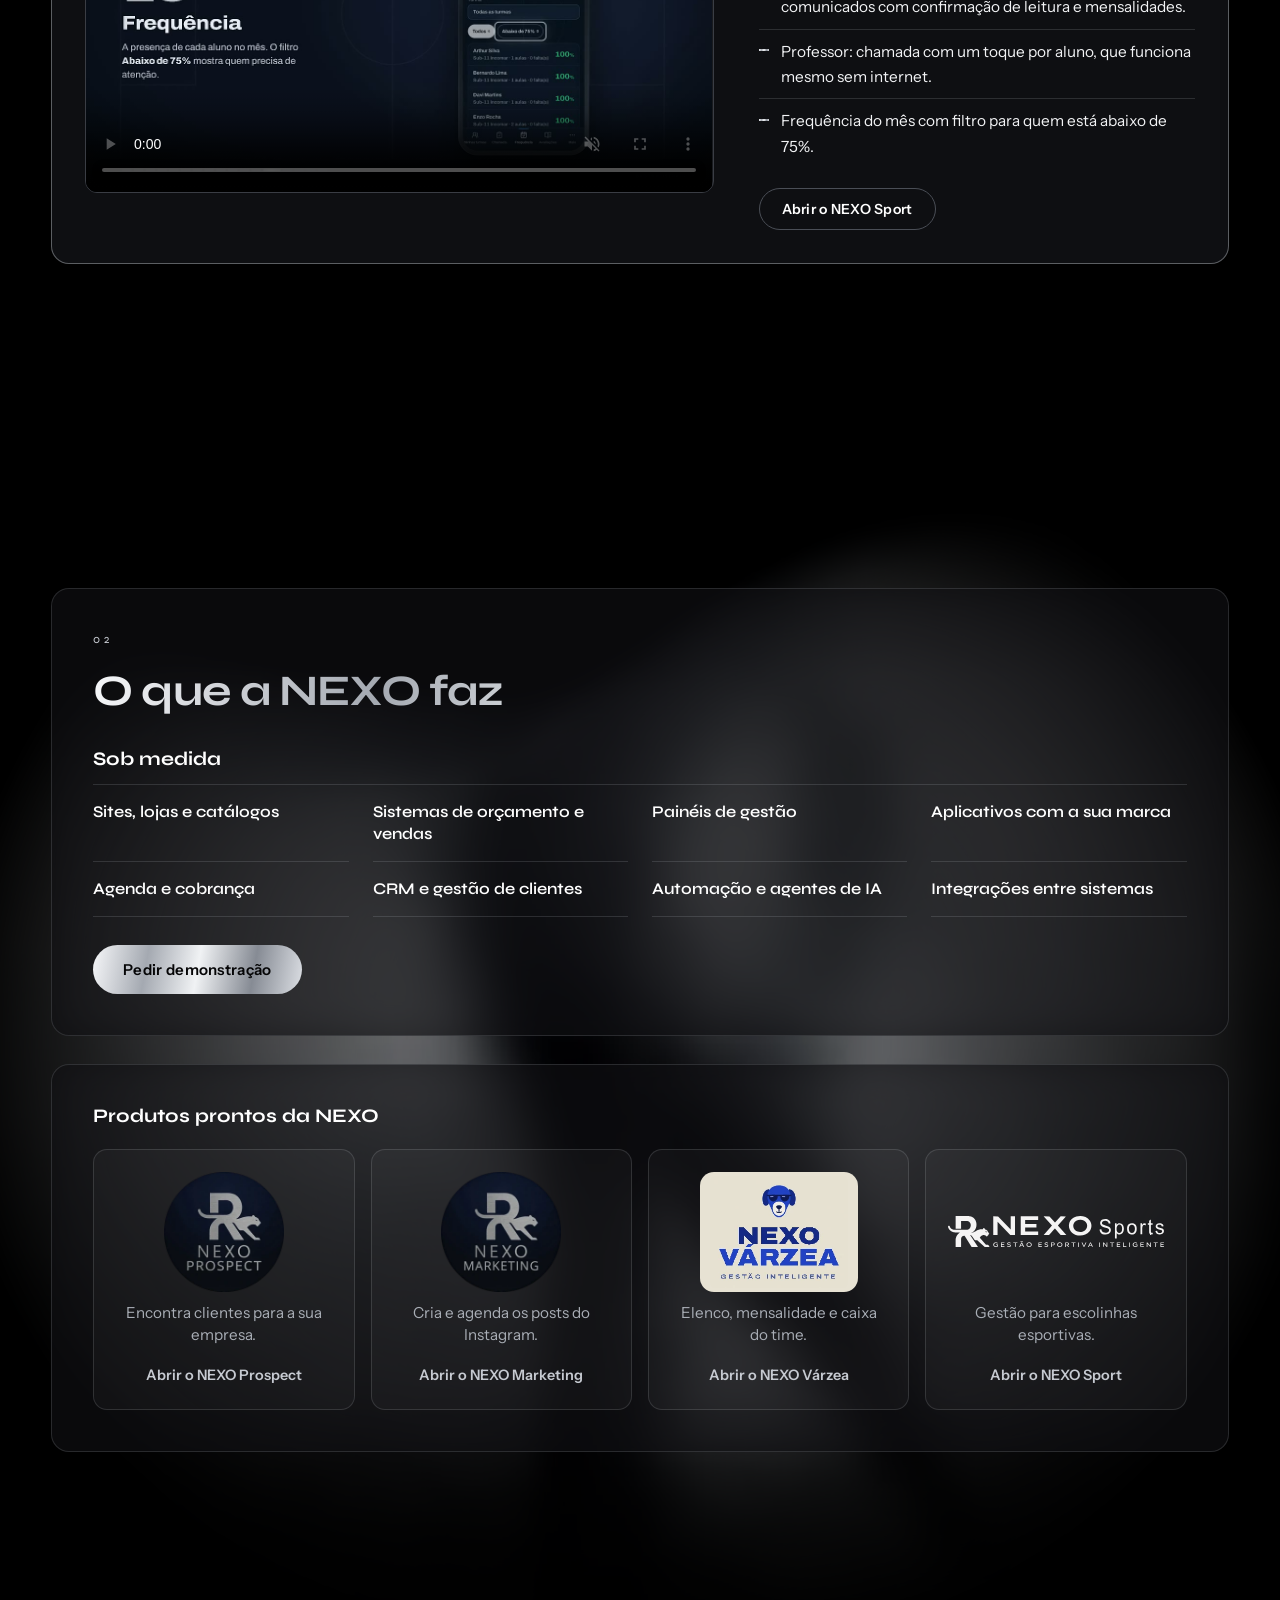
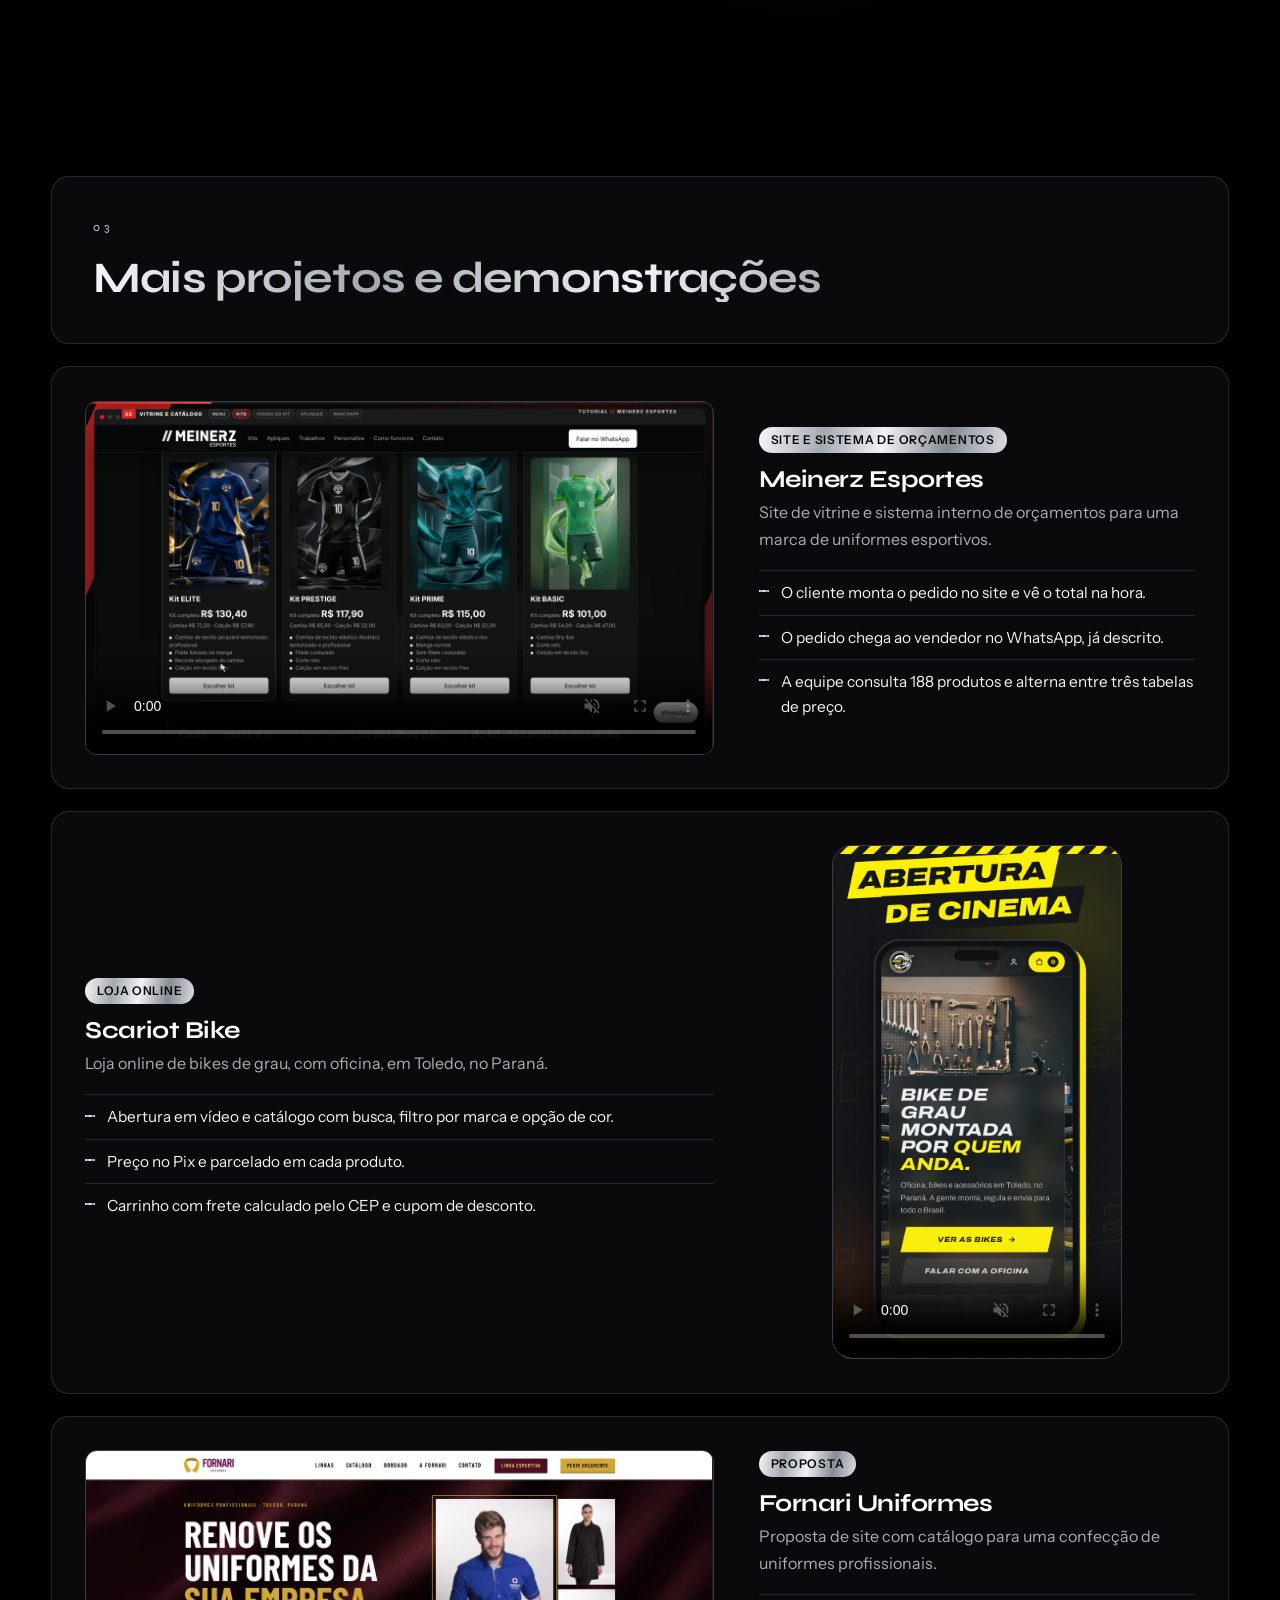
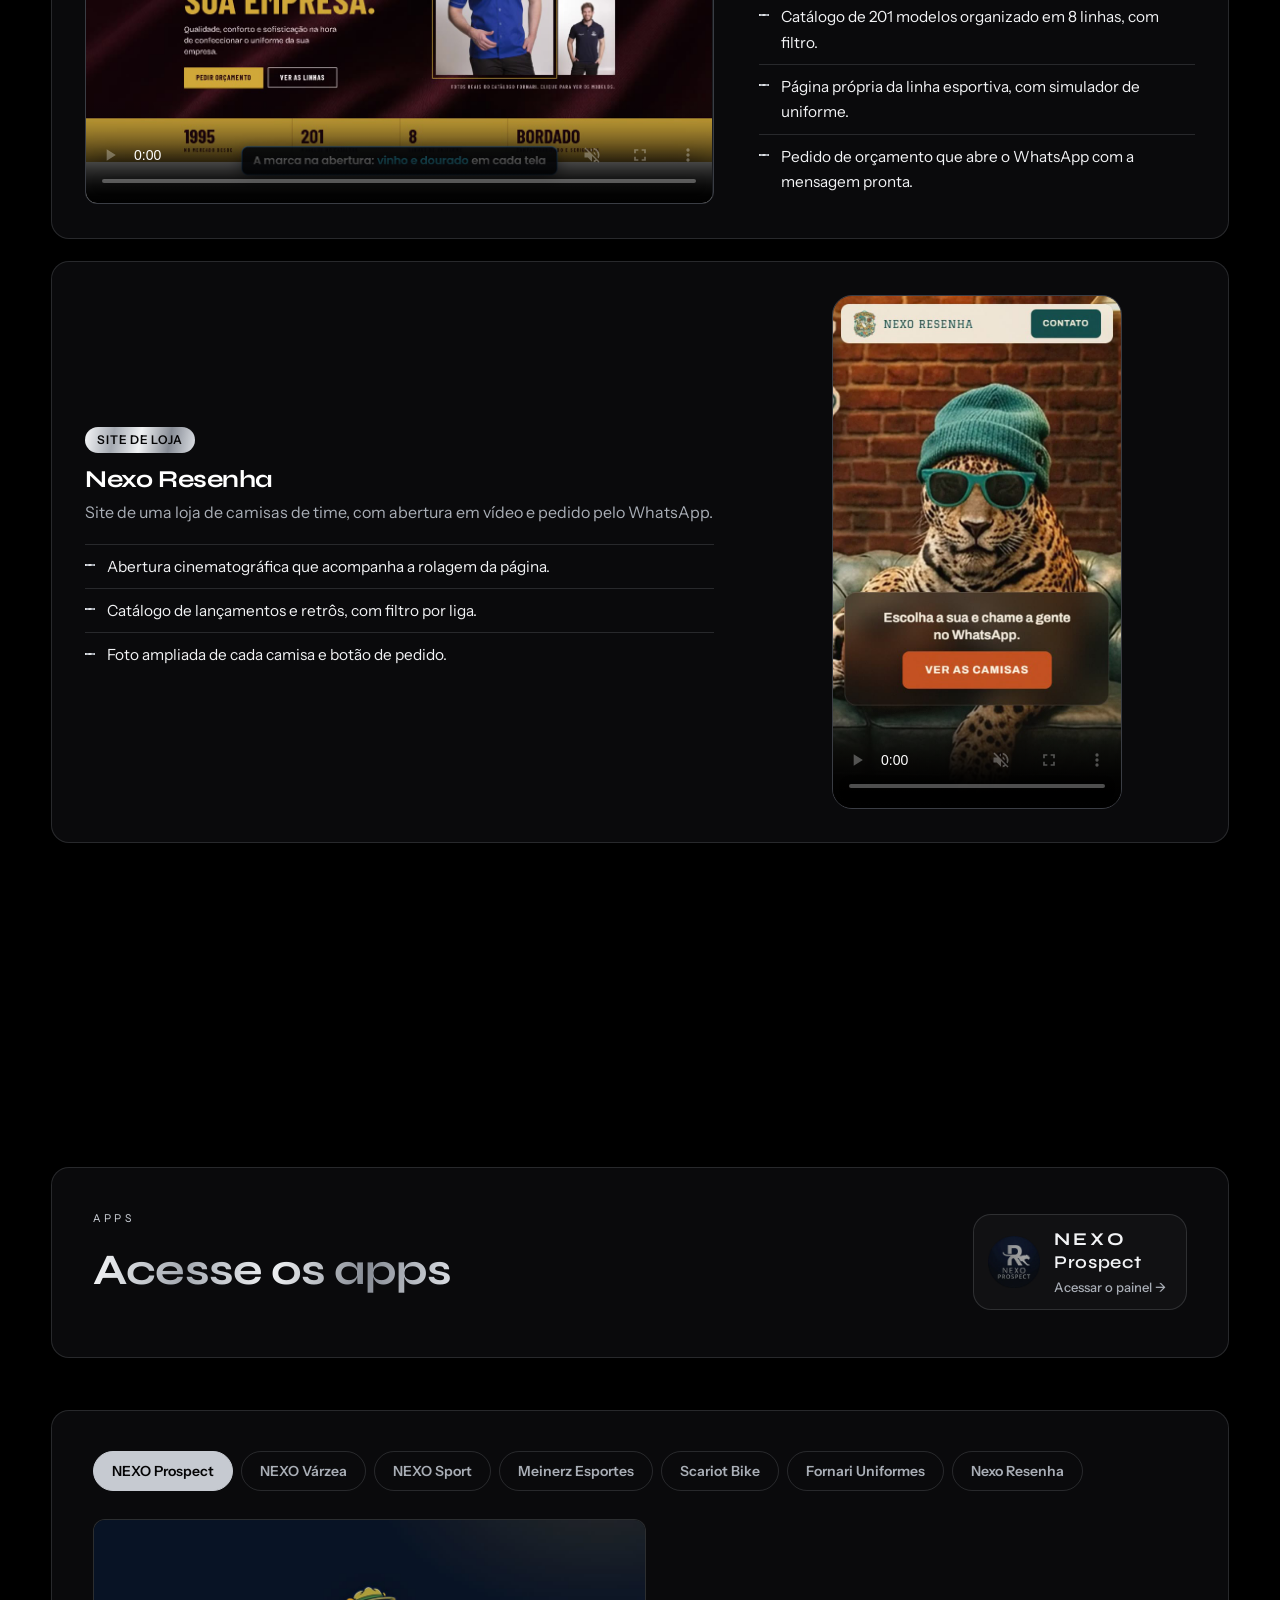
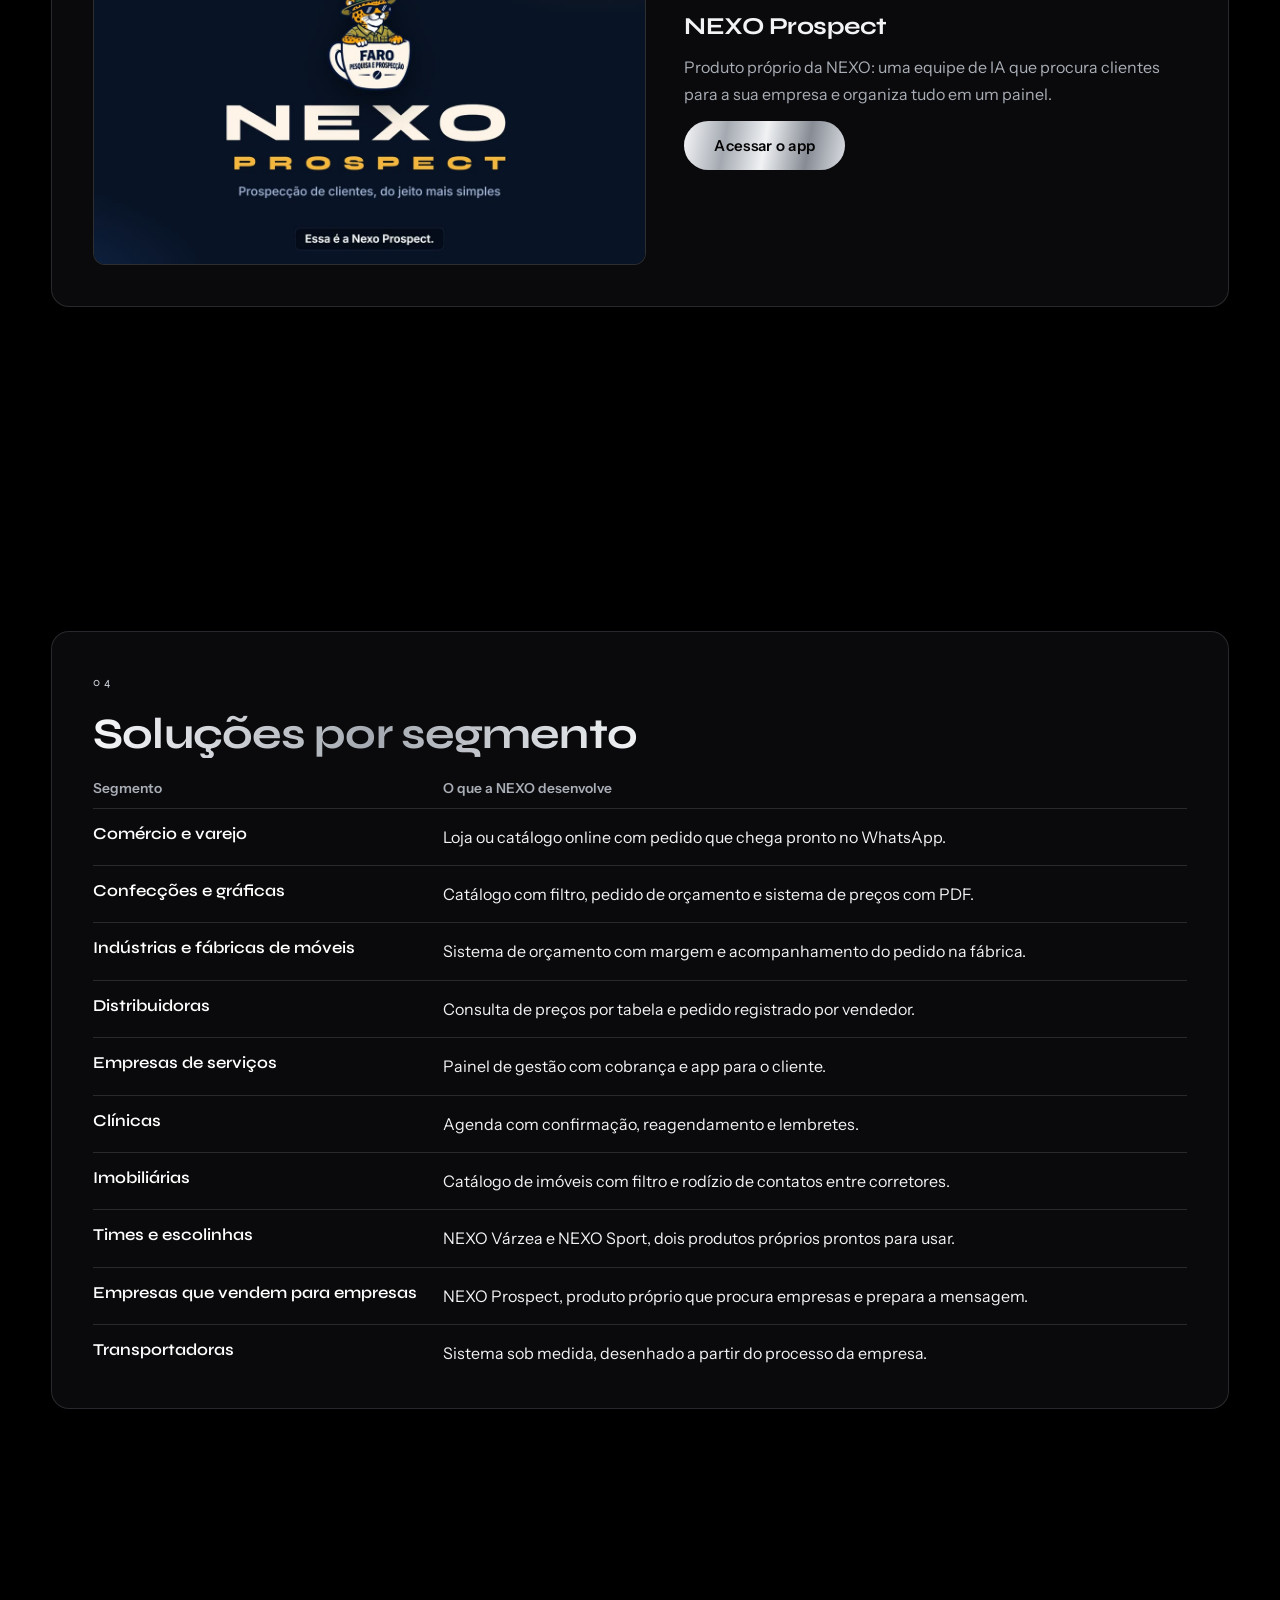
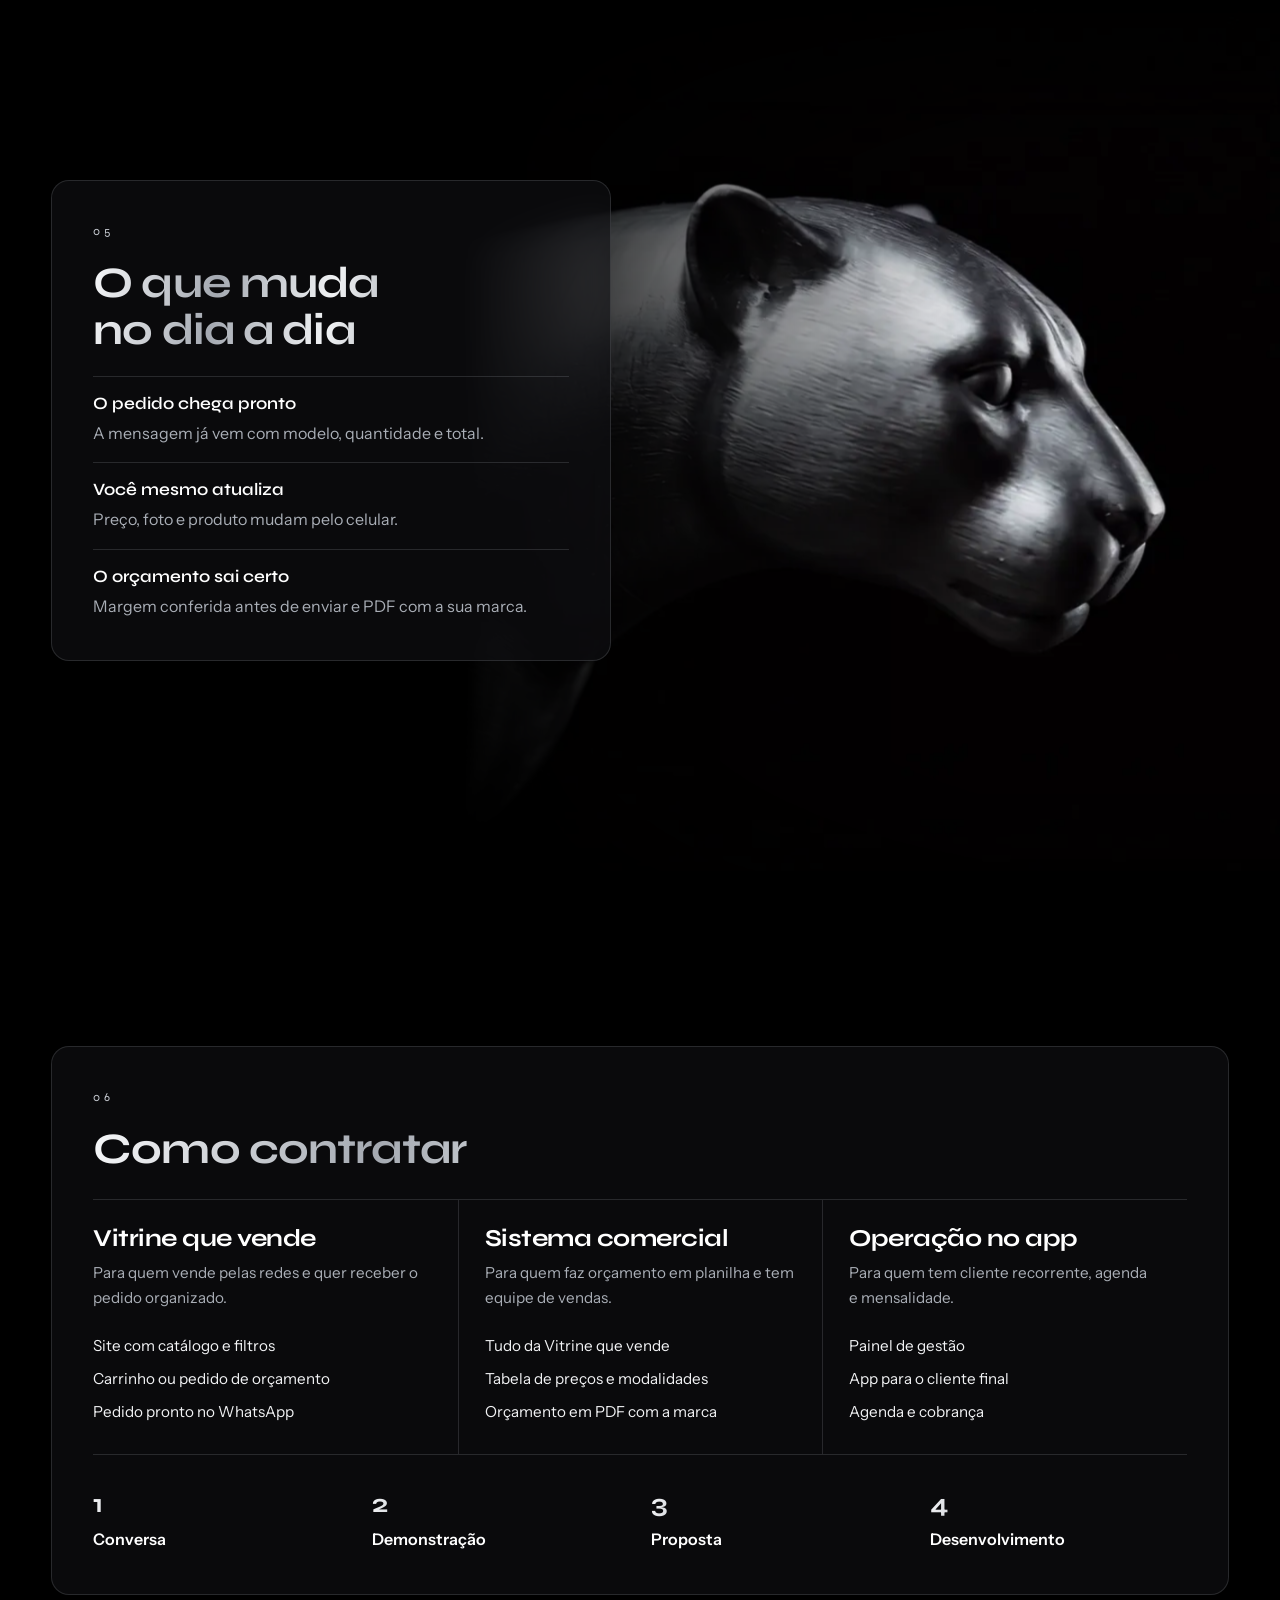
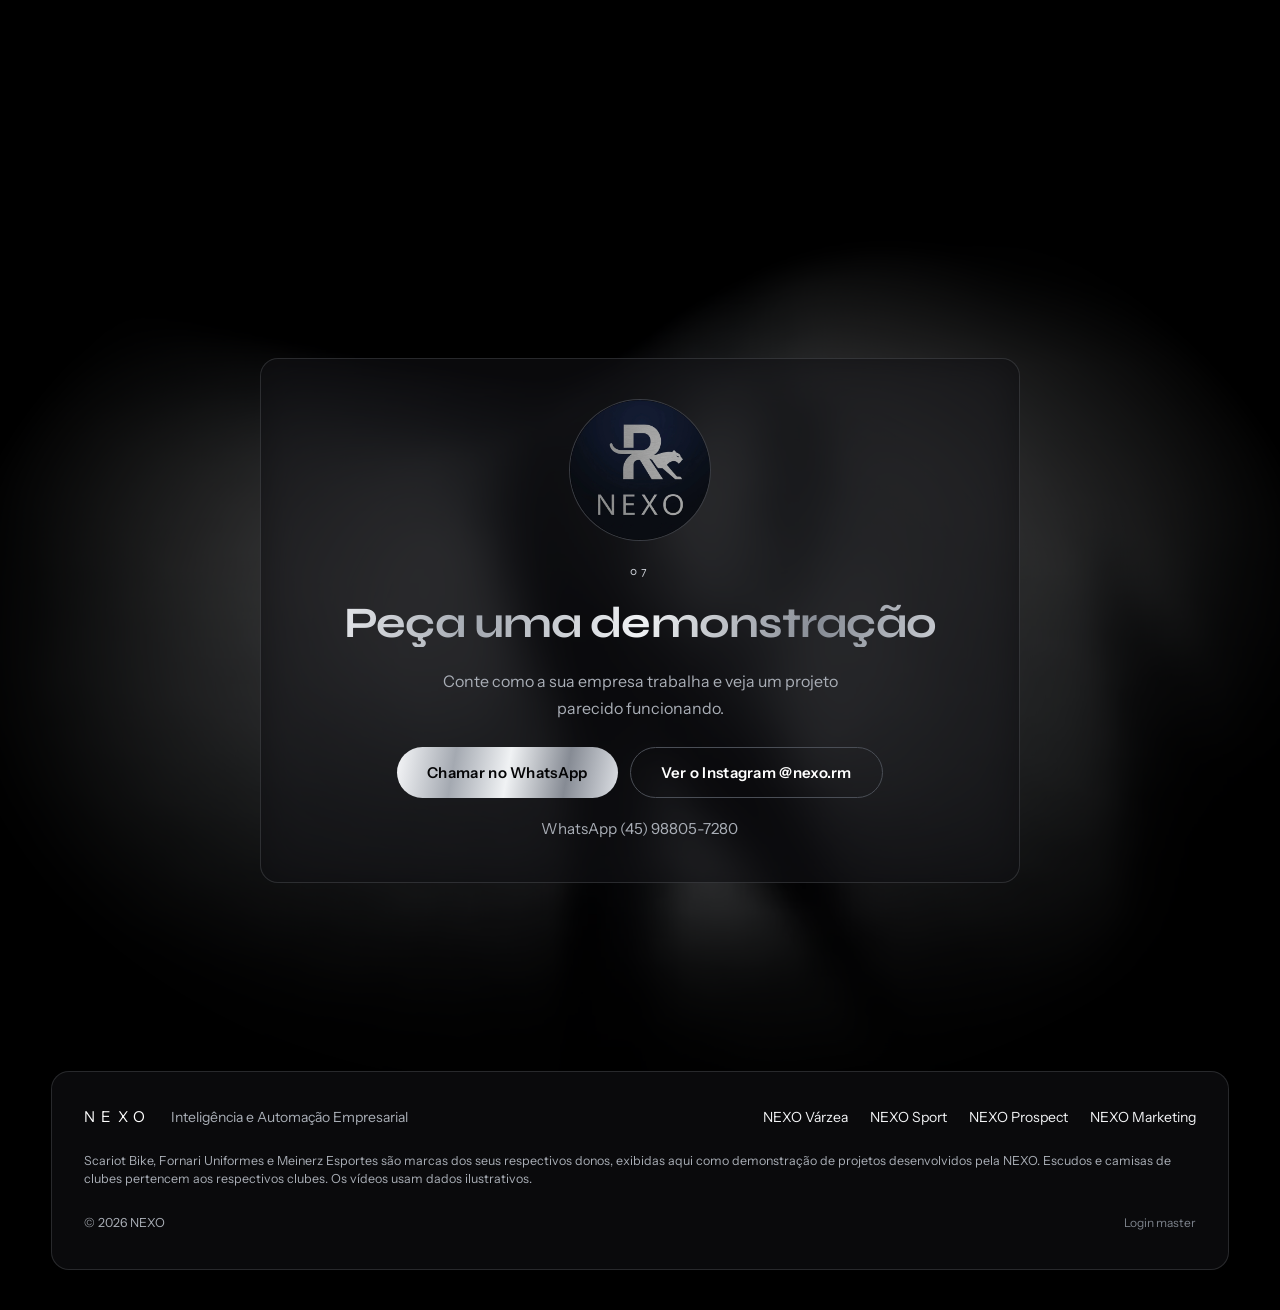
==== commit e039a91d: "Portfolio: retira a MOVIN, enxuga os textos e coloca a logo nos quatro produtos prontos Co-Authored-" ====
--- a/portfolio/index.html
+++ b/portfolio/index.html
@@ -37,7 +37,7 @@
   <link rel="preconnect" href="https://fonts.gstatic.com" crossorigin>
   <link href="https://fonts.googleapis.com/css2?family=Anton&family=Instrument+Sans:ital,wght@0,400;0,500;0,600;1,400&family=Syne:wght@600;700&display=swap" rel="stylesheet">
   <link rel="preload" as="image" href="assets/frames/desktop/f_0001.webp">
-  <link rel="stylesheet" href="estilo.css?v=12">
+  <link rel="stylesheet" href="estilo.css?v=13">
 </head>
 <body>
 <a class="pular" href="#quem">Pular a abertura</a>
@@ -68,13 +68,12 @@
       <div class="momento" data-de="0" data-ate="0.28">
         <div class="painel painel--vidro">
           <h1 class="titulo-abertura">Sistemas, aplicativos e sites feitos sob medida para a sua empresa.</h1>
-          <p class="apoio">A NEXO desenvolve a ferramenta do jeito que a sua empresa já trabalha.</p>
           <a href="#destaques" class="botao botao--linha so-sem-filme">Ver os projetos</a>
         </div>
       </div>
       <div class="momento momento--direita" data-de="0.36" data-ate="0.64">
         <div class="painel painel--vidro">
-          <p class="destaque"><span data-total>9</span> projetos nesta página. Cada um tem a identidade da empresa para a qual foi feito.</p>
+          <p class="destaque"><span data-total>7</span> projetos para ver funcionando.</p>
         </div>
       </div>
       <div class="momento momento--centro" data-de="0.72" data-ate="1">
@@ -99,13 +98,12 @@
         <p class="quem-ola">Olá, eu sou</p>
         <h2 class="quem-nome">Ricardo<span aria-hidden="true">.</span></h2>
         <p class="quem-cargo">Designer e desenvolvedor da NEXO</p>
-        <p class="quem-bio">Eu desenho e desenvolvo sites, sistemas e aplicativos para empresas. Você fala direto com quem faz, do primeiro desenho à entrega.</p>
+        <p class="quem-bio">Você fala direto com quem faz, do primeiro desenho à entrega.</p>
         <a class="botao" href="#destaques">Ver os projetos</a>
       </div>
       <div class="quem-lado">
-        <p class="quem-frase">Você vê funcionando antes de contratar.</p>
         <ul class="quem-numeros">
-          <li><b data-total>8</b><span>projetos em vídeo nesta página</span></li>
+          <li><b data-total>7</b><span>projetos em vídeo nesta página</span></li>
           <li><b>4</b><span>produtos próprios da NEXO</span></li>
         </ul>
       </div>
@@ -117,8 +115,7 @@
     <div class="painel painel--cabecalho revelar">
       <span class="rotulo">01</span>
       <h2>Projetos em destaque</h2>
-      <p>3 produtos próprios da NEXO. Toque no vídeo para ouvir o som ou ver em tela cheia.</p>
-      <p class="atualizado" data-atualizado></p>
+      <p>Toque no vídeo para ouvir.</p>
     </div>
   </section>
 
@@ -128,53 +125,48 @@
     <div class="painel painel--cabecalho revelar">
       <span class="rotulo">02</span>
       <h2>O que a NEXO faz</h2>
-      <p>2 caminhos: um sistema feito sob medida para a sua empresa, ou um produto da NEXO pronto para usar hoje.</p>
       <h3 class="subtitulo">Sob medida</h3>
       <ul class="servicos">
-        <li><strong>Sites, lojas e catálogos</strong><span>Site com catálogo, loja e área do cliente, que o dono atualiza sozinho.</span><span class="exemplo">Veja em <a href="#scariot">Scariot</a>, <a href="#fornari">Fornari</a> e <a href="#nexo-resenha">Nexo Resenha</a></span></li>
-        <li><strong>Sistemas de orçamento e vendas</strong><span>Orçamento montado em minutos, com tabela de preços, margem e PDF com a marca da empresa.</span><span class="exemplo">Veja em <a href="#meinerz">Meinerz</a></span></li>
-        <li><strong>Painéis de gestão</strong><span>Um painel com o que entrou no mês, o que está pendente e o que precisa de atenção hoje.</span><span class="exemplo">Veja em <a href="#movin">MOVIN</a> e <a href="#nexo-sport">NEXO Sport</a></span></li>
-        <li><strong>Aplicativos com a sua marca</strong><span>O app da sua empresa para o seu cliente usar no celular.</span><span class="exemplo">Veja em <a href="#movin">MOVIN</a> e <a href="#nexo-varzea">NEXO Várzea</a></span></li>
-        <li><strong>Agenda e reagendamento</strong><span>O cliente faz check-in e reagenda sozinho; a empresa vê a lotação de cada horário.</span><span class="exemplo">Veja em <a href="#movin">MOVIN</a></span></li>
-        <li><strong>Cobrança e financeiro</strong><span>Mensalidades, cobranças em aberto, caixa e lembretes de vencimento.</span><span class="exemplo">Veja em <a href="#movin">MOVIN</a> e <a href="#nexo-varzea">NEXO Várzea</a></span></li>
-        <li><strong>Automação de tarefas</strong><span>Lembretes, convites e distribuição de pedidos saem da mão da equipe.</span><span class="exemplo">Veja em <a href="#fornari">Fornari</a> e <a href="#movin">MOVIN</a></span></li>
-        <li><strong>CRM e gestão de clientes</strong><span>Cadastro, histórico e próximo passo de cada cliente em um só lugar.</span><span class="exemplo">Veja em <a href="#nexo-prospect">NEXO Prospect</a></span></li>
-        <li><strong>Inteligência artificial e agentes</strong><span>Agentes que pesquisam, organizam e preparam o trabalho para uma pessoa aprovar.</span><span class="exemplo">Veja em <a href="#nexo-prospect">NEXO Prospect</a></span></li>
-        <li><strong>Integrações entre sistemas</strong><span>Os sistemas da empresa conversando entre si, sem digitar a mesma informação duas vezes.</span><span class="exemplo"></span></li>
-        <li><strong>Vídeo de apresentação</strong><span>Um vídeo que mostra o sistema funcionando, como os desta página.</span><span class="exemplo"></span></li>
+        <li>Sites, lojas e catálogos</li>
+        <li>Sistemas de orçamento e vendas</li>
+        <li>Painéis de gestão</li>
+        <li>Aplicativos com a sua marca</li>
+        <li>Agenda e cobrança</li>
+        <li>CRM e gestão de clientes</li>
+        <li>Automação e agentes de IA</li>
+        <li>Integrações entre sistemas</li>
       </ul>
       <p class="servicos-acao"><a class="botao" href="#contato">Pedir demonstração</a></p>
     </div>
 
     <div class="painel painel--cabecalho revelar">
       <h3 class="subtitulo subtitulo--primeiro">Produtos prontos da NEXO</h3>
-      <p>4 produtos próprios. Você entra, configura e começa a usar.</p>
       <ul class="produtos">
         <li>
           <a href="https://nexoprospect.com/" target="_blank" rel="noopener">
-            <strong>NEXO Prospect</strong>
-            <span>Uma equipe de IA encontra empresas com contato público, prepara a mensagem e organiza clientes e tarefas em um painel.</span>
+            <span class="produto-logo"><img src="assets/produtos/nexo-prospect.webp" alt="NEXO Prospect" width="256" height="256" loading="lazy" decoding="async"></span>
+            <span>Encontra clientes para a sua empresa.</span>
             <span class="produto-acao">Abrir o NEXO Prospect</span>
           </a>
         </li>
         <li>
           <a href="https://nexoprospect.com/marketing" target="_blank" rel="noopener">
-            <strong>NEXO Marketing</strong>
-            <span>Uma equipe de IA cria as peças do Instagram, espera a sua aprovação e publica no horário marcado.</span>
+            <span class="produto-logo"><img src="assets/produtos/nexo-marketing.webp" alt="NEXO Marketing" width="256" height="256" loading="lazy" decoding="async"></span>
+            <span>Cria e agenda os posts do Instagram.</span>
             <span class="produto-acao">Abrir o NEXO Marketing</span>
           </a>
         </li>
         <li>
           <a href="https://varzea.nexosportsapp.com.br/" target="_blank" rel="noopener">
-            <strong>NEXO Várzea</strong>
-            <span>App para quem organiza time amador: elenco pelo link, mensalidade no Pix e caixa do time.</span>
+            <span class="produto-logo produto-logo--claro"><img src="assets/produtos/nexo-varzea.webp" alt="NEXO Várzea" width="264" height="214" loading="lazy" decoding="async"></span>
+            <span>Elenco, mensalidade e caixa do time.</span>
             <span class="produto-acao">Abrir o NEXO Várzea</span>
           </a>
         </li>
         <li>
           <a href="https://nexosportsapp.com.br/" target="_blank" rel="noopener">
-            <strong>NEXO Sport</strong>
-            <span>Plataforma para escolinhas esportivas: chamada, cadastro feito pela família e comunicados com confirmação de leitura.</span>
+            <span class="produto-logo produto-logo--larga"><img src="assets/produtos/nexo-sports.svg" alt="NEXO Sport" width="513" height="72" loading="lazy" decoding="async"></span>
+            <span>Gestão para escolinhas esportivas.</span>
             <span class="produto-acao">Abrir o NEXO Sport</span>
           </a>
         </li>
@@ -187,12 +179,11 @@
     <div class="painel painel--cabecalho revelar">
       <span class="rotulo">03</span>
       <h2>Mais projetos e demonstrações</h2>
-      <p>Sites, lojas, sistemas e aplicativos feitos para empresas de outros ramos.</p>
     </div>
 
     <!-- As fichas vêm de projetos.js (é o arquivo que a atualização semanal edita) -->
-    <script src="projetos.js?v=7"></script>
-    <script src="montar-projetos.js?v=8"></script>
+    <script src="projetos.js?v=8"></script>
+    <script src="montar-projetos.js?v=9"></script>
     <noscript><p class="painel">Ative o JavaScript para ver os projetos.</p></noscript>
   </section>
 
@@ -202,7 +193,6 @@
       <div>
         <span class="rotulo">APPS</span>
         <h2>Acesse os apps</h2>
-        <p>Escolha um app e abra para conhecer por dentro.</p>
       </div>
       <!-- Entrada do NEXO Prospect (pedido do Ricardo, 21/11/2026): o logo leva ao painel -->
       <a class="prospect-acesso" href="https://nexoprospect.com/" aria-label="Acessar o NEXO Prospect">
@@ -219,18 +209,18 @@
       <span class="rotulo">04</span>
       <h2>Soluções por segmento</h2>
       <table class="segmentos">
-        <thead><tr><th scope="col">Segmento</th><th scope="col">Como costuma ser hoje</th><th scope="col">O que a NEXO desenvolve</th></tr></thead>
+        <thead><tr><th scope="col">Segmento</th><th scope="col">O que a NEXO desenvolve</th></tr></thead>
         <tbody>
-          <tr><td>Comércio e varejo</td><td>Vende pelo Instagram e responde preço e modelo um a um.</td><td>Loja ou catálogo online com pedido que chega pronto no WhatsApp.</td></tr>
-          <tr><td>Confecções e gráficas</td><td>Catálogo grande demais para as redes e orçamento feito de cabeça.</td><td>Catálogo com filtro, pedido de orçamento e sistema de preços com PDF.</td></tr>
-          <tr><td>Indústrias e fábricas de móveis</td><td>Orçamento sob medida demorado e pedido perdido entre a venda e a produção.</td><td>Sistema de orçamento com margem e acompanhamento do pedido na fábrica.</td></tr>
-          <tr><td>Distribuidoras</td><td>Tabela de atacado e de varejo em planilha, pedido por áudio.</td><td>Consulta de preços por tabela e pedido registrado por vendedor.</td></tr>
-          <tr><td>Empresas de serviços</td><td>Agenda e mensalidade combinadas pelo WhatsApp.</td><td>Painel de gestão com cobrança e app para o cliente.</td></tr>
-          <tr><td>Clínicas</td><td>Faltas e reagendamentos resolvidos por telefone.</td><td>Agenda com confirmação, reagendamento e lembretes.</td></tr>
-          <tr><td>Imobiliárias</td><td>Contato do site cai sempre no mesmo corretor, ou em nenhum.</td><td>Catálogo de imóveis com filtro e rodízio de contatos entre corretores.</td></tr>
-          <tr><td>Times e escolinhas</td><td>Mensalidade cobrada no grupo e presença anotada no papel.</td><td>NEXO Várzea e NEXO Sport, dois produtos próprios prontos para usar.</td></tr>
-          <tr><td>Empresas que vendem para empresas</td><td>Cliente procurado à mão, anotado em planilha e esquecido.</td><td>NEXO Prospect, produto próprio que procura empresas e prepara a mensagem.</td></tr>
-          <tr><td>Transportadoras</td><td>Coletas e entregas controladas em planilha e grupos.</td><td>Sistema sob medida, desenhado a partir do processo da empresa.</td></tr>
+          <tr><td>Comércio e varejo</td><td>Loja ou catálogo online com pedido que chega pronto no WhatsApp.</td></tr>
+          <tr><td>Confecções e gráficas</td><td>Catálogo com filtro, pedido de orçamento e sistema de preços com PDF.</td></tr>
+          <tr><td>Indústrias e fábricas de móveis</td><td>Sistema de orçamento com margem e acompanhamento do pedido na fábrica.</td></tr>
+          <tr><td>Distribuidoras</td><td>Consulta de preços por tabela e pedido registrado por vendedor.</td></tr>
+          <tr><td>Empresas de serviços</td><td>Painel de gestão com cobrança e app para o cliente.</td></tr>
+          <tr><td>Clínicas</td><td>Agenda com confirmação, reagendamento e lembretes.</td></tr>
+          <tr><td>Imobiliárias</td><td>Catálogo de imóveis com filtro e rodízio de contatos entre corretores.</td></tr>
+          <tr><td>Times e escolinhas</td><td>NEXO Várzea e NEXO Sport, dois produtos próprios prontos para usar.</td></tr>
+          <tr><td>Empresas que vendem para empresas</td><td>NEXO Prospect, produto próprio que procura empresas e prepara a mensagem.</td></tr>
+          <tr><td>Transportadoras</td><td>Sistema sob medida, desenhado a partir do processo da empresa.</td></tr>
         </tbody>
       </table>
     </div>
@@ -245,15 +235,11 @@
         <h2>O que muda no dia a dia</h2>
         <dl class="mudancas">
           <dt>O pedido chega pronto</dt>
-          <dd>O cliente escolhe no site e a mensagem já vem com modelo, quantidade e total.</dd>
+          <dd>A mensagem já vem com modelo, quantidade e total.</dd>
           <dt>Você mesmo atualiza</dt>
-          <dd>Preço, foto, estoque e produto novo mudam pelo painel, do celular.</dd>
+          <dd>Preço, foto e produto mudam pelo celular.</dd>
           <dt>O orçamento sai certo</dt>
-          <dd>A tabela de preços é uma só, a margem aparece antes de enviar e o PDF leva a marca da empresa.</dd>
-          <dt>A cobrança não depende da memória</dt>
-          <dd>Os lembretes saem antes do vencimento e quem está em atraso aparece na primeira tela.</dd>
-          <dt>O cliente se resolve sozinho</dt>
-          <dd>Cadastro, documentos, check-in e reagendamento são feitos por ele, no app.</dd>
+          <dd>Margem conferida antes de enviar e PDF com a sua marca.</dd>
         </dl>
       </div>
     </div>
@@ -264,7 +250,6 @@
     <div class="painel painel--cabecalho revelar">
       <span class="rotulo">06</span>
       <h2>Como contratar</h2>
-      <p>Três pontos de partida. Todos podem crescer depois.</p>
       <div class="pacotes">
         <div class="pacote">
           <h3>Vitrine que vende</h3>
@@ -273,9 +258,7 @@
             <li>Site com catálogo e filtros</li>
             <li>Carrinho ou pedido de orçamento</li>
             <li>Pedido pronto no WhatsApp</li>
-            <li>Painel para trocar preço e foto</li>
           </ul>
-          <p class="base">Como em <a href="#scariot">Scariot</a>, <a href="#fornari">Fornari</a> e <a href="#nexo-resenha">Nexo Resenha</a></p>
         </div>
         <div class="pacote">
           <h3>Sistema comercial</h3>
@@ -283,11 +266,8 @@
           <ul>
             <li>Tudo da Vitrine que vende</li>
             <li>Tabela de preços e modalidades</li>
-            <li>Conferência de margem</li>
             <li>Orçamento em PDF com a marca</li>
-            <li>Acesso por usuário</li>
           </ul>
-          <p class="base">Como em <a href="#meinerz">Meinerz</a></p>
         </div>
         <div class="pacote">
           <h3>Operação no app</h3>
@@ -295,18 +275,15 @@
           <ul>
             <li>Painel de gestão</li>
             <li>App para o cliente final</li>
-            <li>Cadastro por link de convite</li>
-            <li>Agenda, check-in e reagendamento</li>
-            <li>Cobrança com lembretes</li>
+            <li>Agenda e cobrança</li>
           </ul>
-          <p class="base">Como em <a href="#movin">MOVIN</a>, <a href="#nexo-sport">NEXO Sport</a> e <a href="#nexo-varzea">NEXO Várzea</a></p>
         </div>
       </div>
       <ol class="passos passos--linha">
-        <li><strong>Conversa</strong><span>Você conta como a empresa trabalha hoje.</span></li>
-        <li><strong>Demonstração</strong><span>A NEXO mostra um projeto parecido funcionando.</span></li>
-        <li><strong>Proposta</strong><span>Escopo, prazo e valor por escrito.</span></li>
-        <li><strong>Desenvolvimento</strong><span>O sistema é feito e entregue com a marca da empresa.</span></li>
+        <li><strong>Conversa</strong></li>
+        <li><strong>Demonstração</strong></li>
+        <li><strong>Proposta</strong></li>
+        <li><strong>Desenvolvimento</strong></li>
       </ol>
     </div>
   </section>
@@ -318,7 +295,7 @@
       <img src="assets/logo.webp" alt="Logo da NEXO" class="convite-logo" width="140" height="140">
       <span class="rotulo">07</span>
       <h2>Peça uma demonstração</h2>
-      <p>Conte em uma mensagem como a sua empresa trabalha hoje. A NEXO responde com um projeto parecido para você ver funcionando.</p>
+      <p>Conte como a sua empresa trabalha e veja um projeto parecido funcionando.</p>
       <div class="convite-acoes">
         <a class="botao" data-whats target="_blank" rel="noopener">Chamar no WhatsApp</a>
         <a class="botao botao--linha" href="https://www.instagram.com/nexo.rm/" target="_blank" rel="noopener">Ver o Instagram @nexo.rm</a>
@@ -341,7 +318,7 @@
       <a href="https://nexoprospect.com/" target="_blank" rel="noopener">NEXO Prospect</a>
       <a href="https://nexoprospect.com/marketing" target="_blank" rel="noopener">NEXO Marketing</a>
     </nav>
-    <p class="rodape-nota">Scariot Bike, Fornari Uniformes, Meinerz Esportes e MOVIN são marcas dos seus respectivos donos, exibidas aqui como demonstração de projetos desenvolvidos pela NEXO. Escudos e camisas de clubes pertencem aos respectivos clubes. Os vídeos usam dados ilustrativos.</p>
+    <p class="rodape-nota">Scariot Bike, Fornari Uniformes e Meinerz Esportes são marcas dos seus respectivos donos, exibidas aqui como demonstração de projetos desenvolvidos pela NEXO. Escudos e camisas de clubes pertencem aos respectivos clubes. Os vídeos usam dados ilustrativos.</p>
     <div class="rodape-fim">
       <span>© <span data-ano></span> NEXO</span>
       <a class="login-master" data-sistema rel="noopener nofollow">Login master</a>
@@ -354,7 +331,7 @@
 </a>
 
 <script src="config.js?v=8"></script>
-<script src="apps-abas.js?v=2"></script>
+<script src="apps-abas.js?v=3"></script>
 <script src="app.js?v=6"></script>
 </body>
 </html>
--- a/portfolio/estilo.css
+++ b/portfolio/estilo.css
@@ -494,3 +494,20 @@
   .quem-lado { order: 6; align-self: stretch; padding: 0; margin-top: 30px; }
   .quem-texto .botao { width: 100%; }
 }
+
+/* 27/11/2026: página mais enxuta. Serviços só com o nome e produtos prontos com a logo de cada um */
+.servicos { display: grid; grid-template-columns: repeat(4, minmax(0, 1fr)); gap: 0 24px; }
+.servicos li, .servicos li:last-child { display: block; padding: 16px 0; border-bottom: 1px solid var(--linha); font: 600 1.02em/1.35 var(--fonte-titulo); color: #fff; }
+.produtos a { text-align: center; align-items: center; }
+.produtos .produto-logo { display: flex; align-items: center; justify-content: center; width: 100%; height: 120px; }
+.produtos .produto-logo img { max-width: 100%; max-height: 100%; width: auto; height: auto; }
+.produtos .produto-logo--claro img { background: #e7e2d3; border-radius: 14px; padding: 4px 10px; }
+.produtos .produto-logo--larga img { width: 100%; }
+.segmentos td:first-child { width: 32%; }
+.segmentos td:nth-child(2) { width: auto; color: var(--texto); }
+.passos--linha li { align-content: start; }
+@media (max-width: 860px) {
+  .servicos { grid-template-columns: repeat(2, minmax(0, 1fr)); }
+  .segmentos td:nth-child(2)::before { content: none; }
+}
+@media (max-width: 480px) { .servicos { grid-template-columns: 1fr; } }
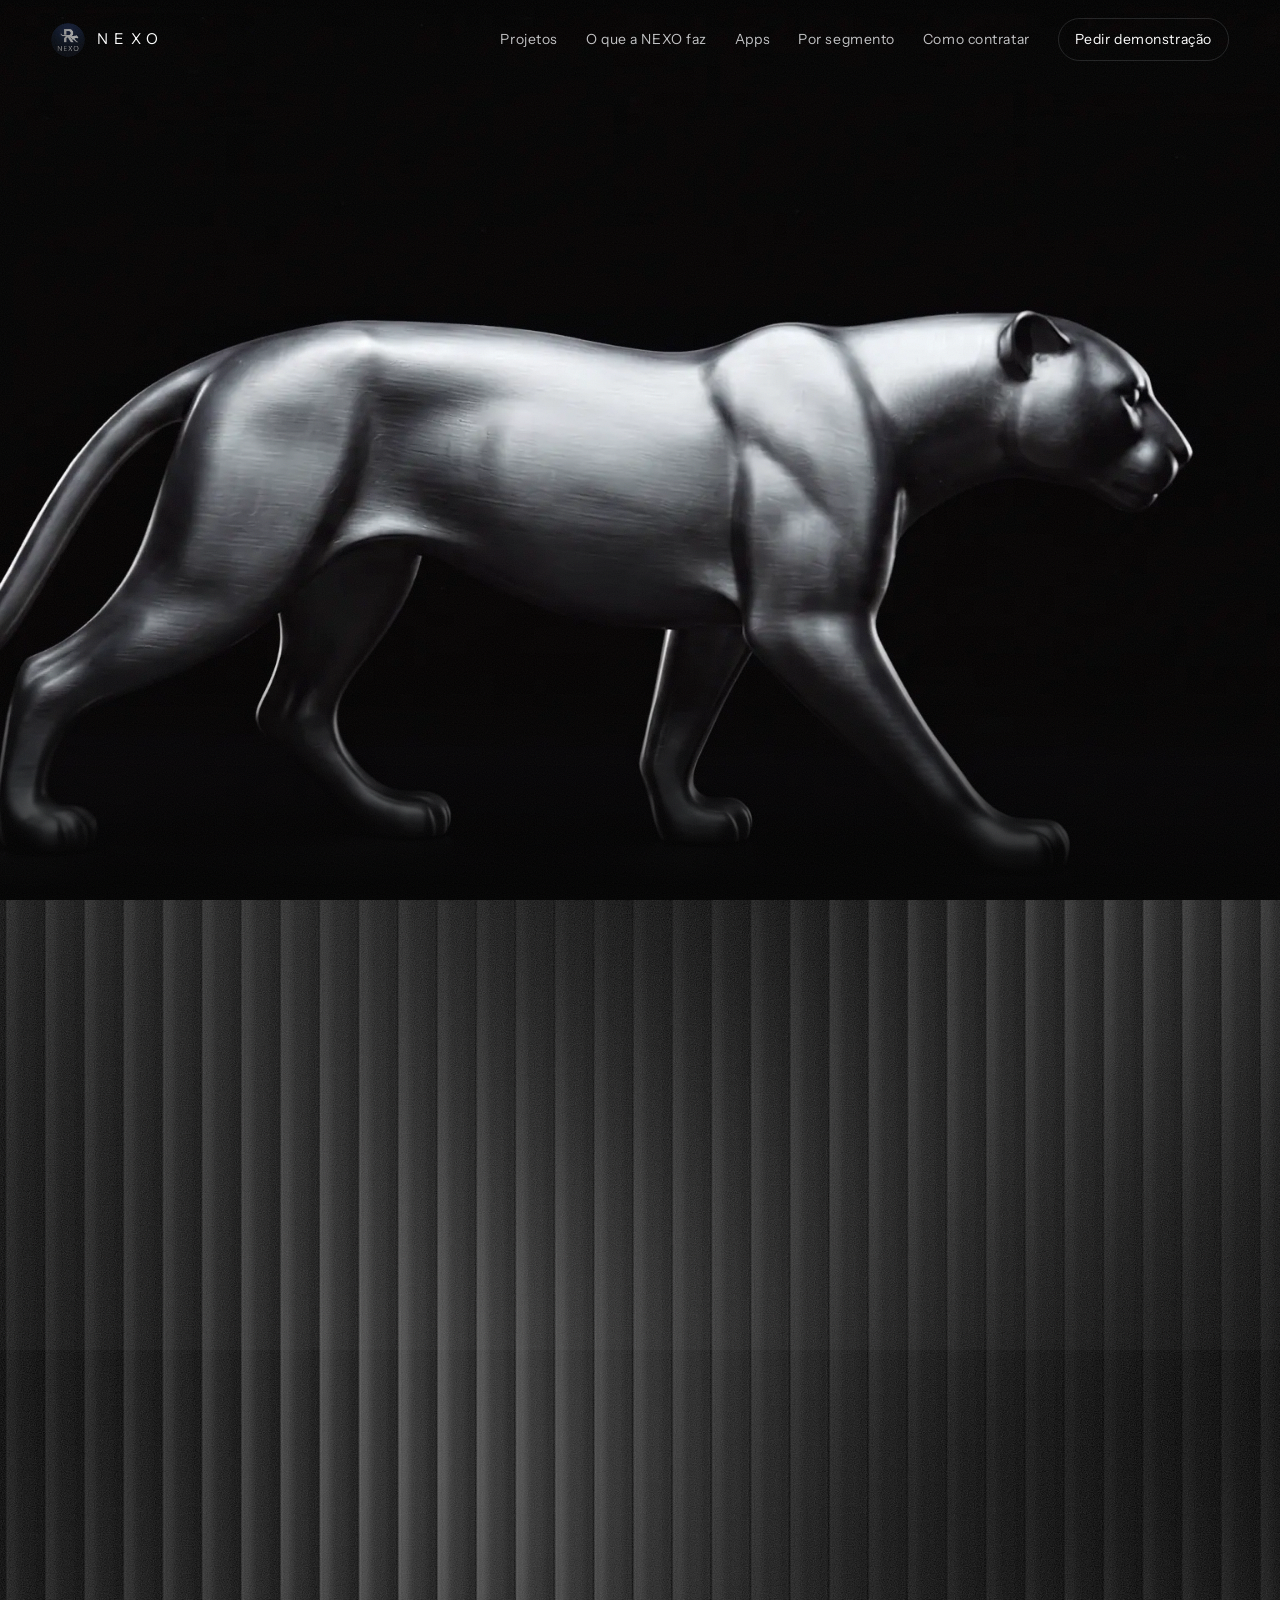
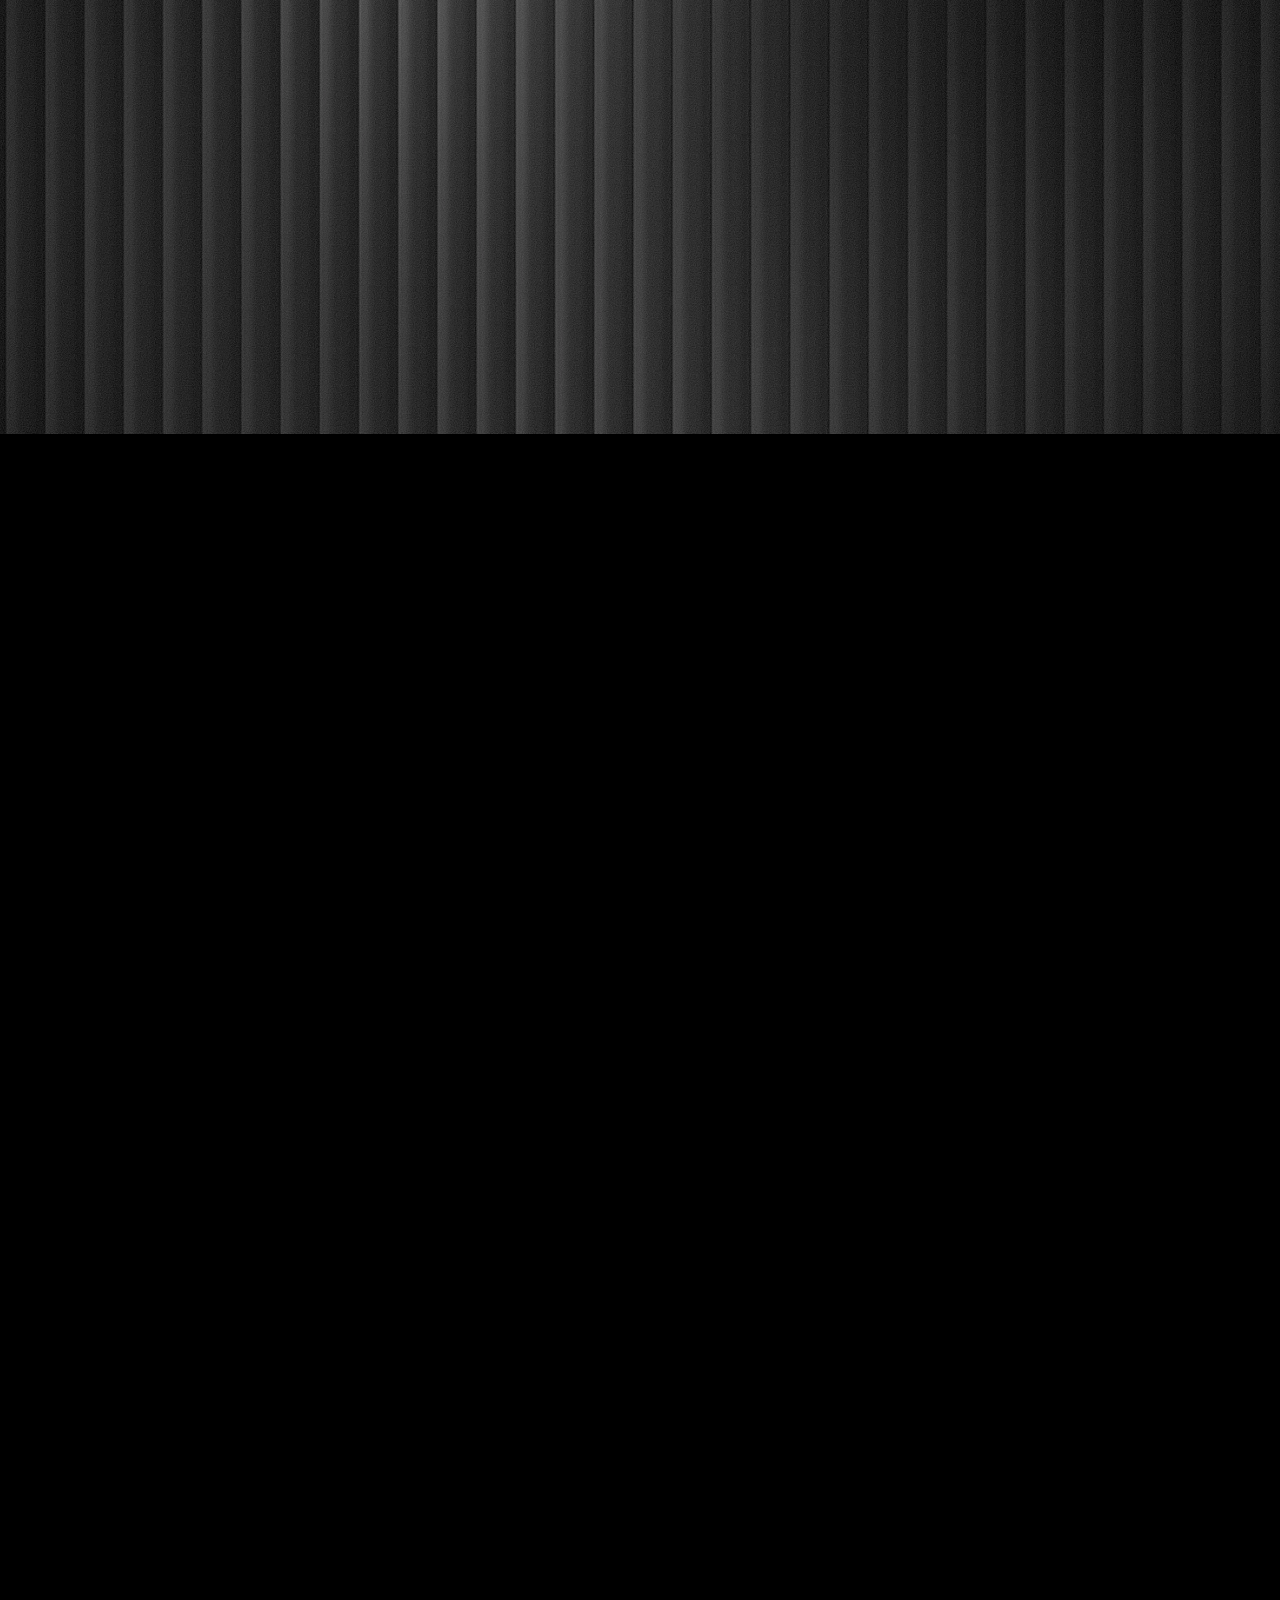
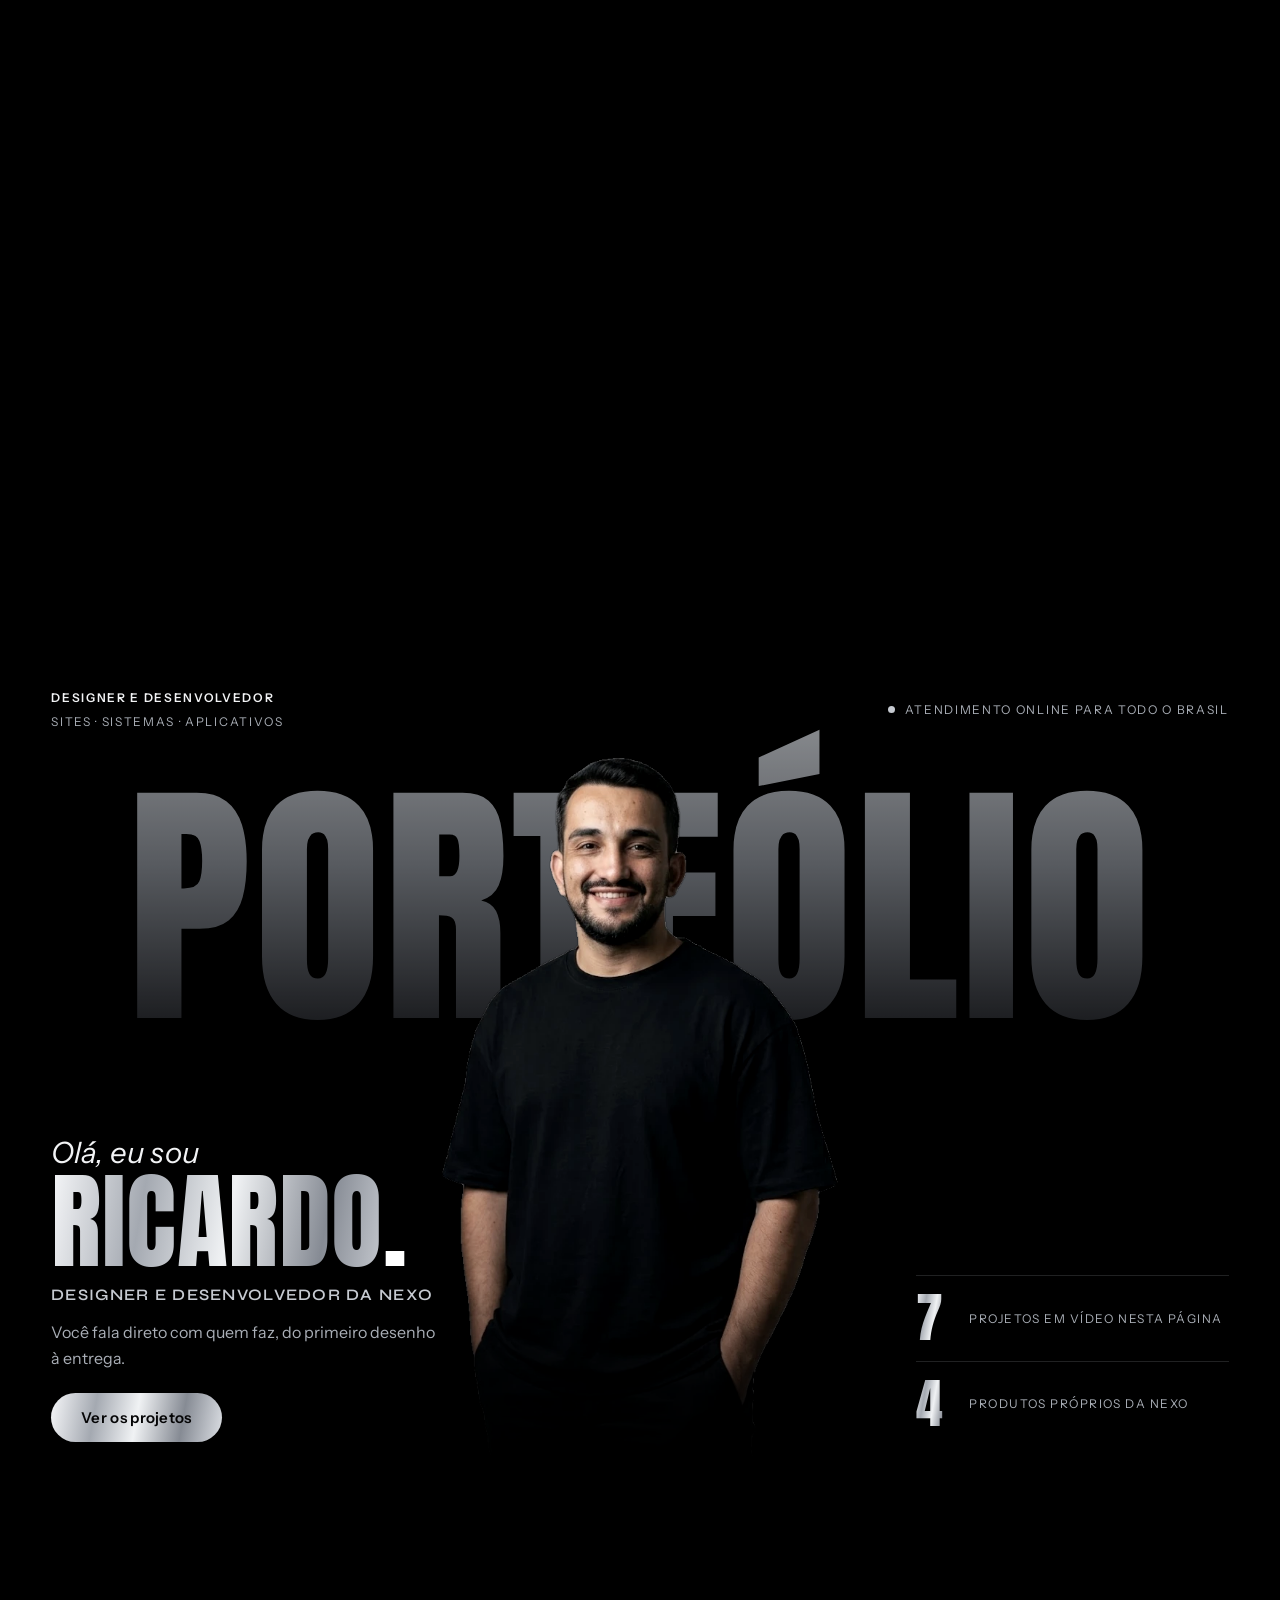
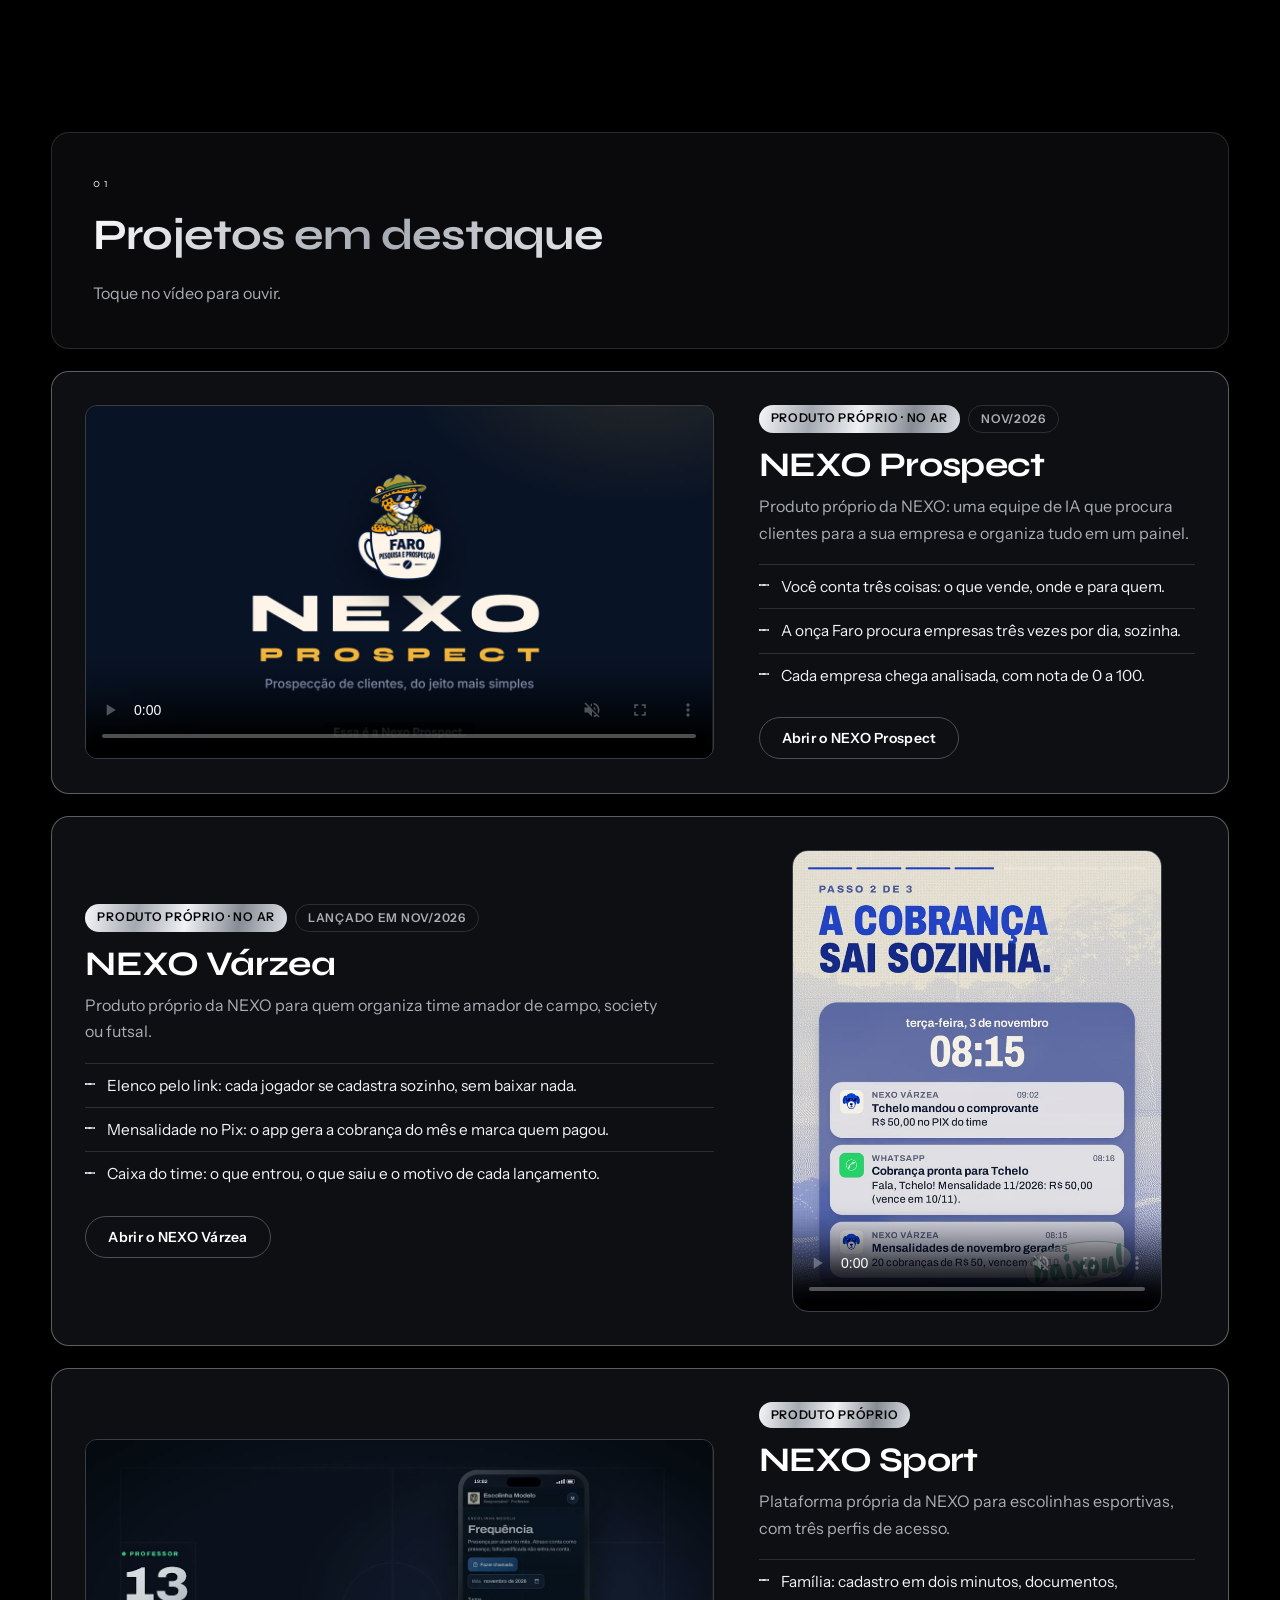
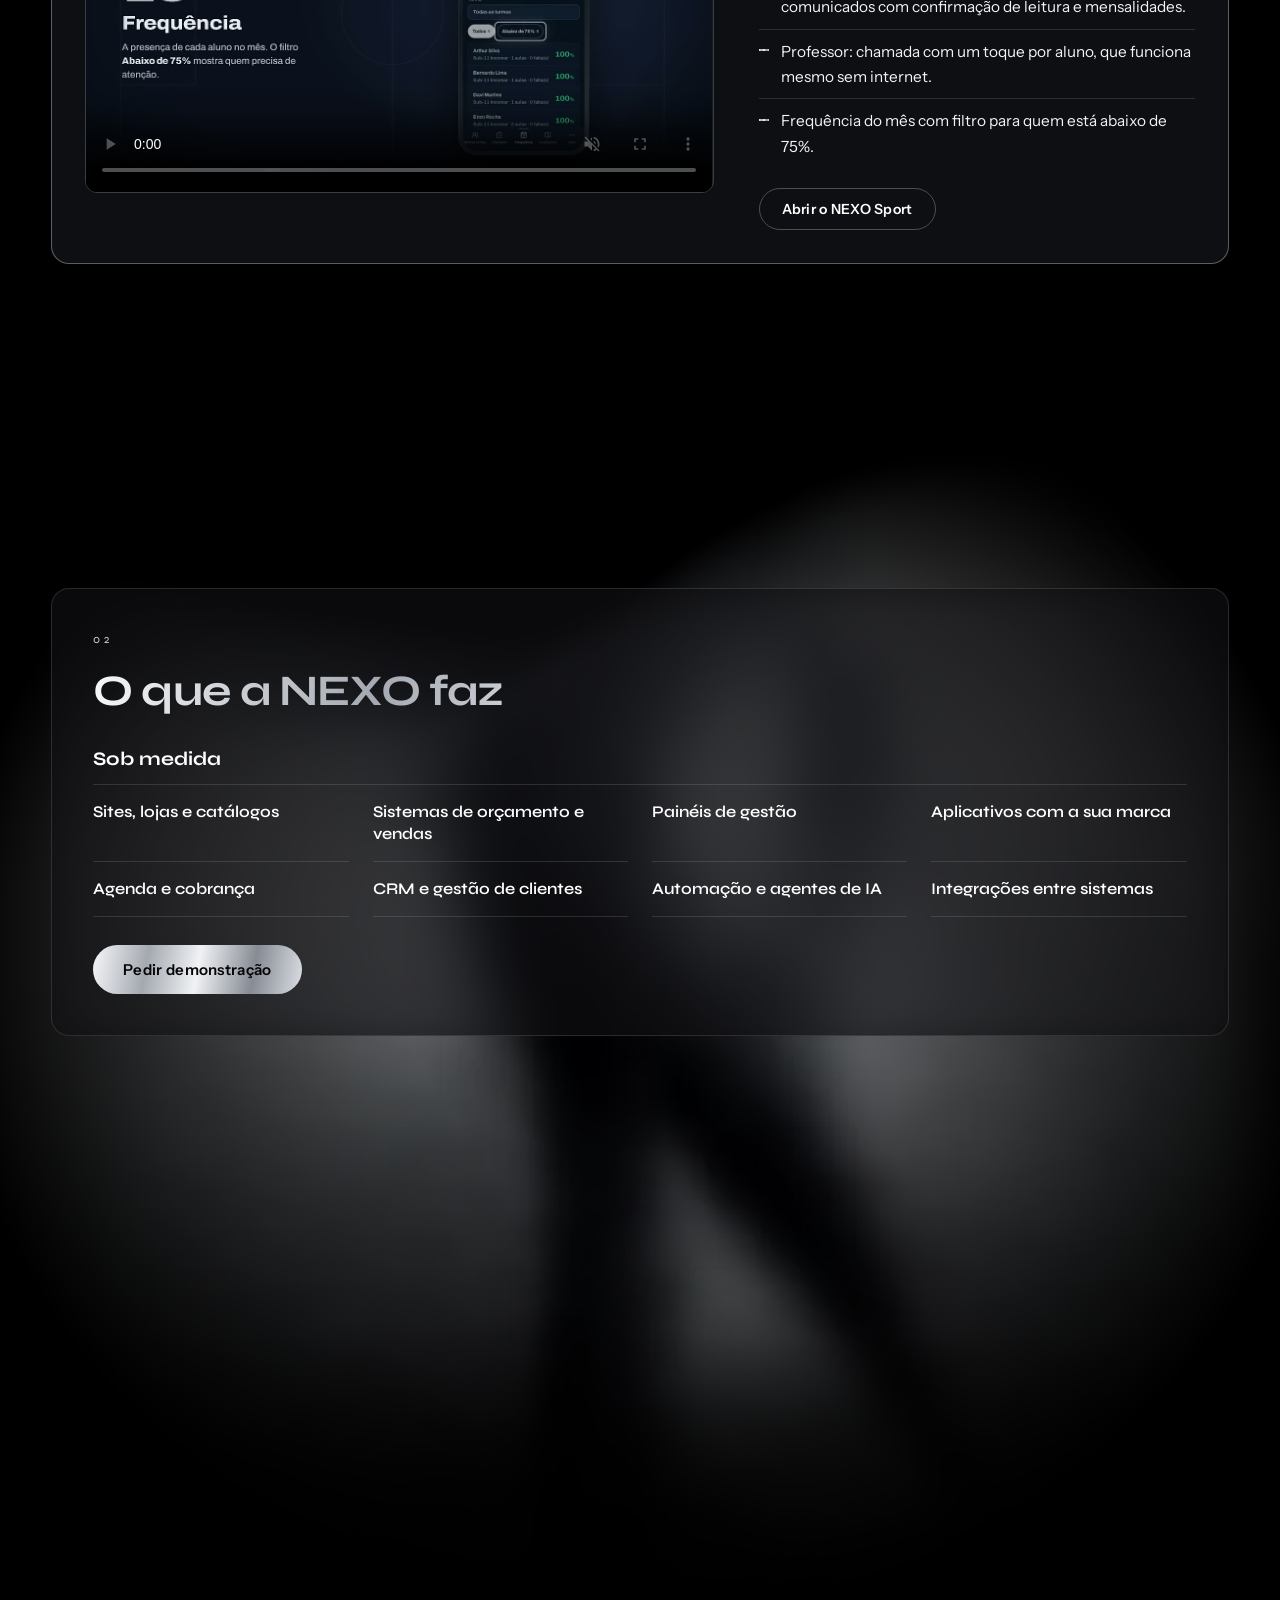
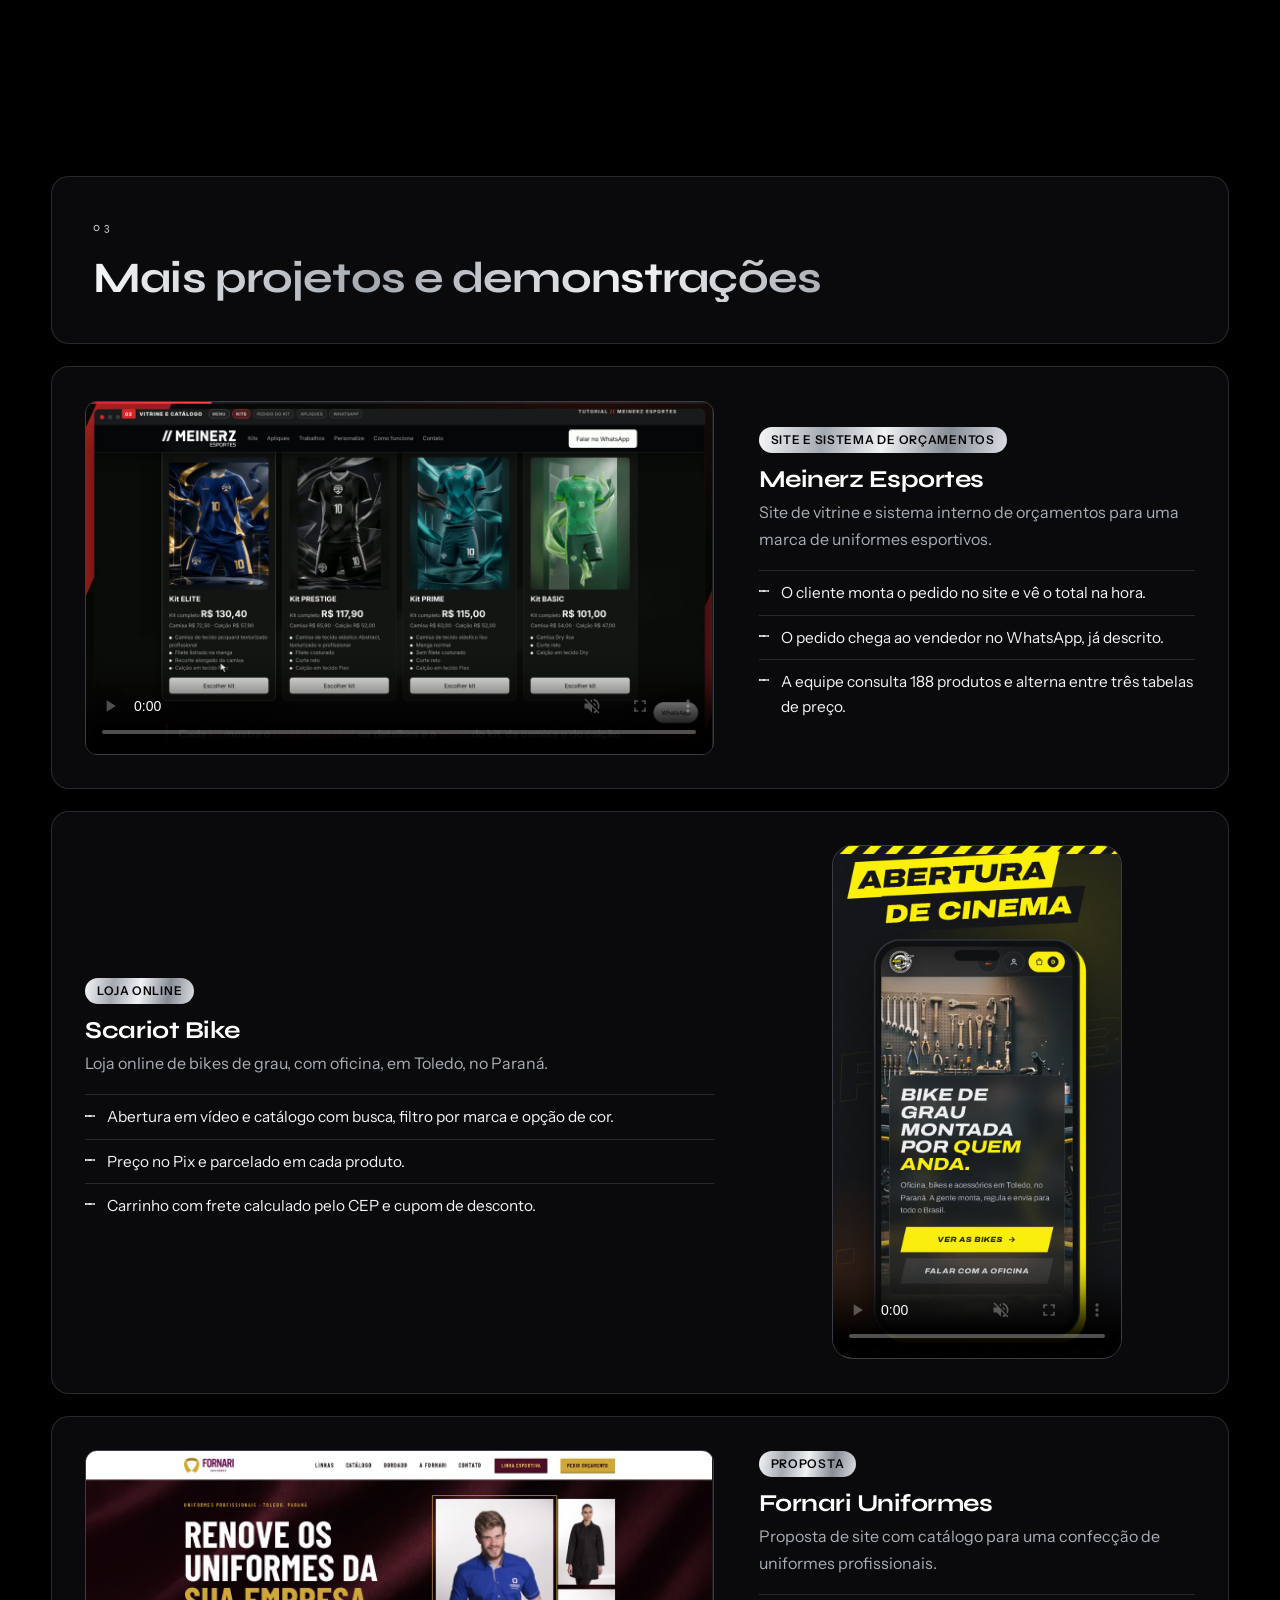
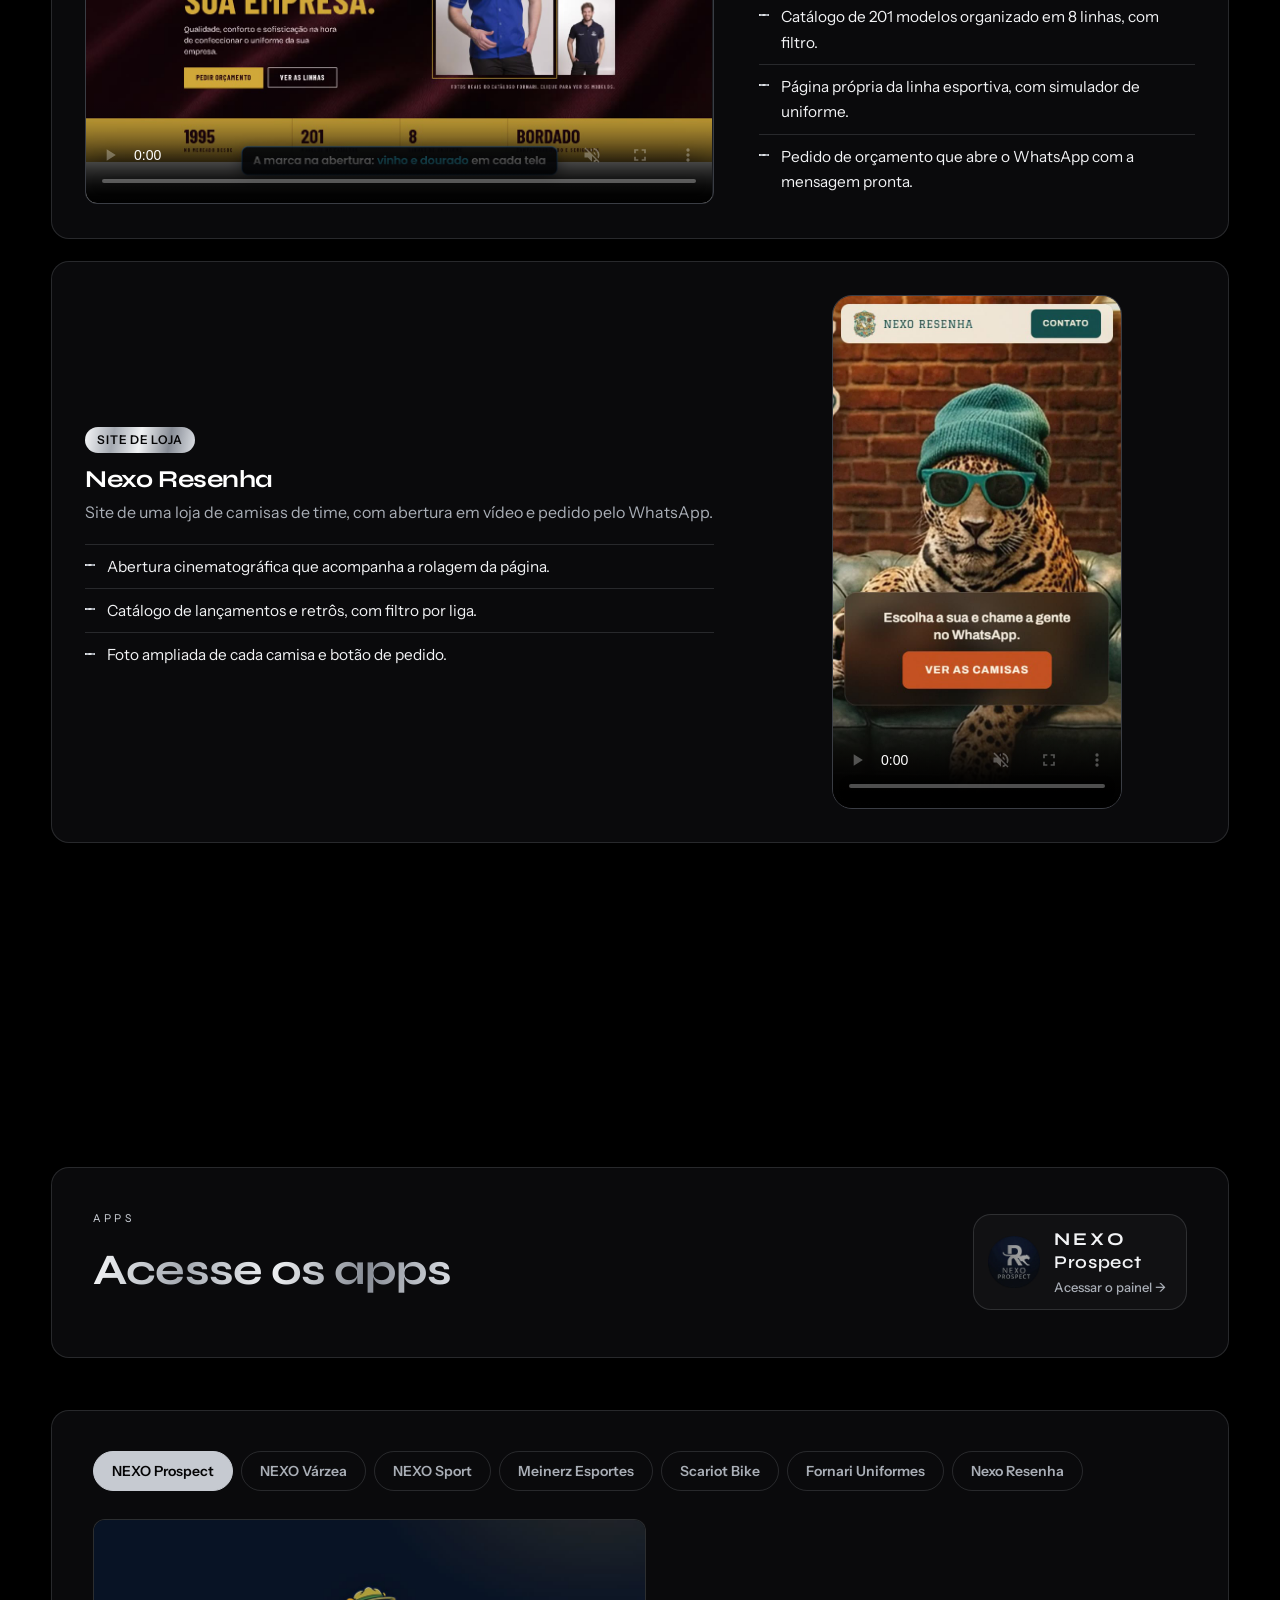
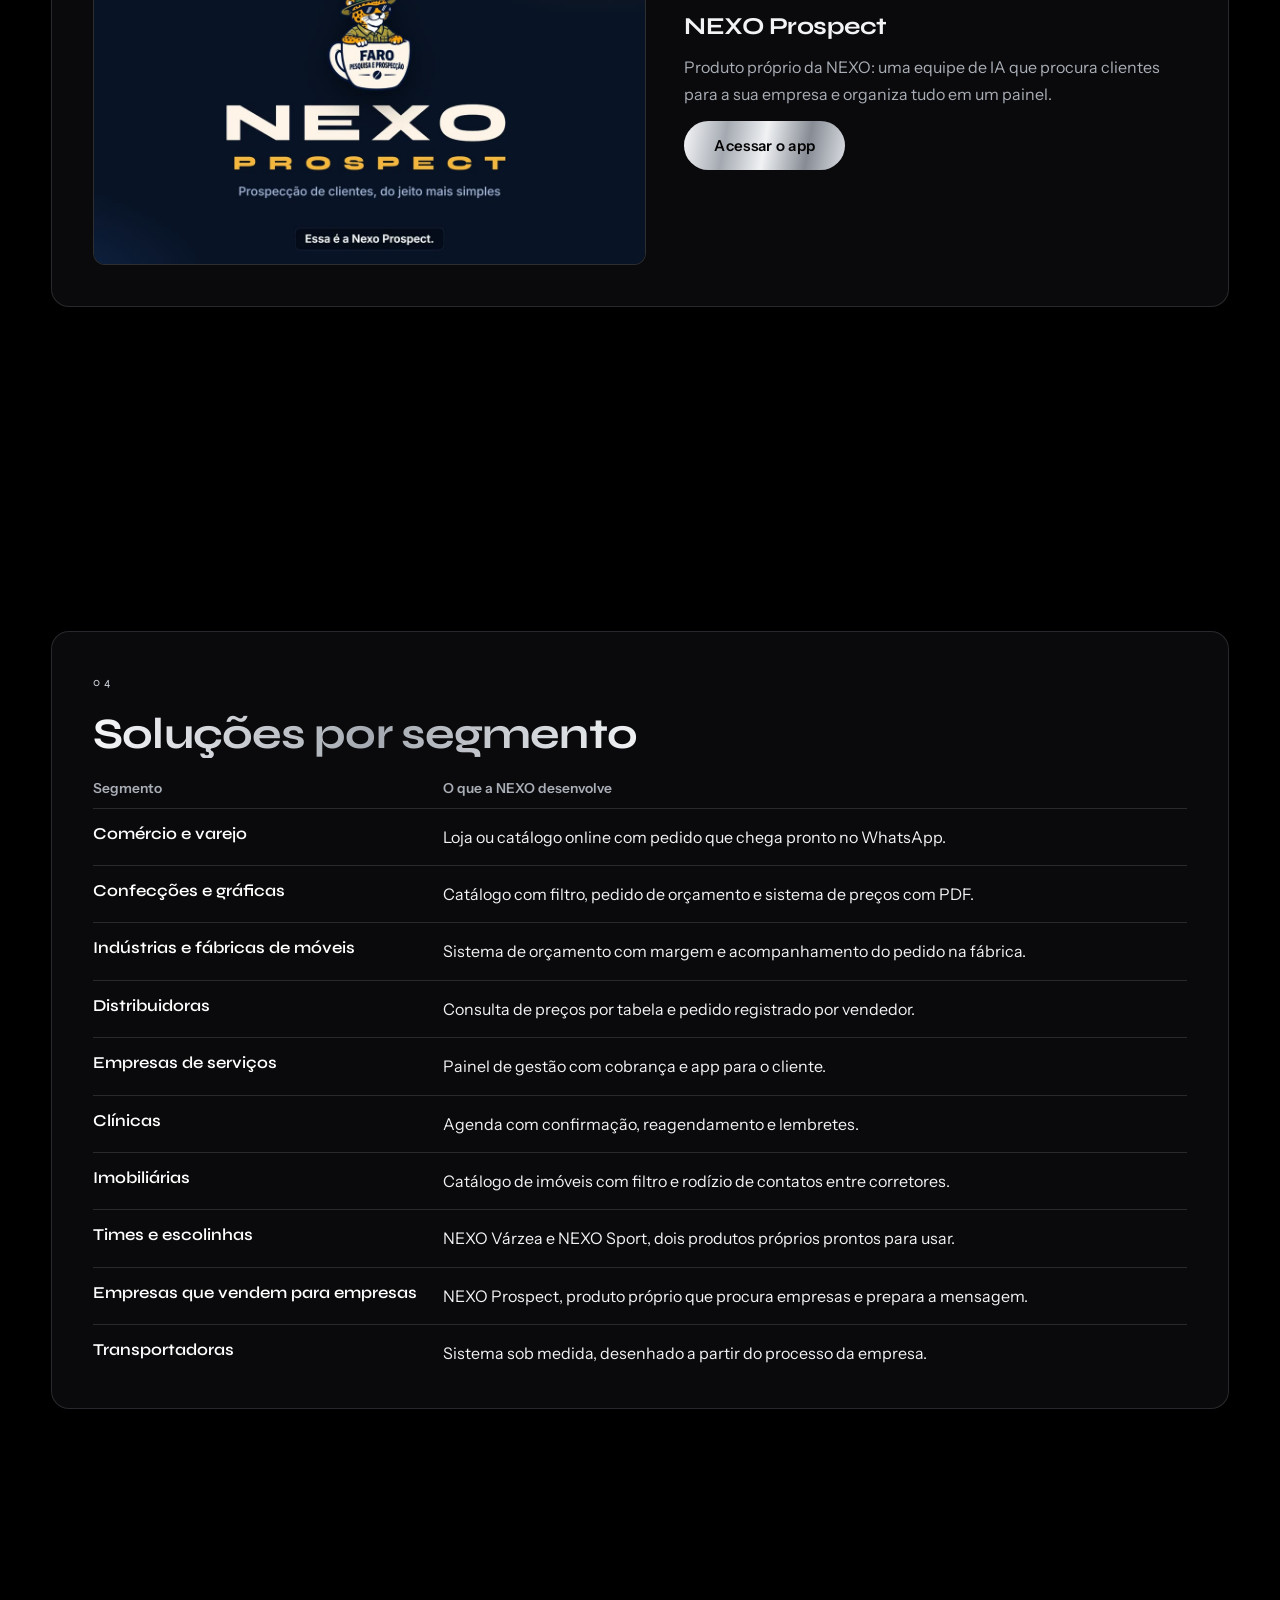
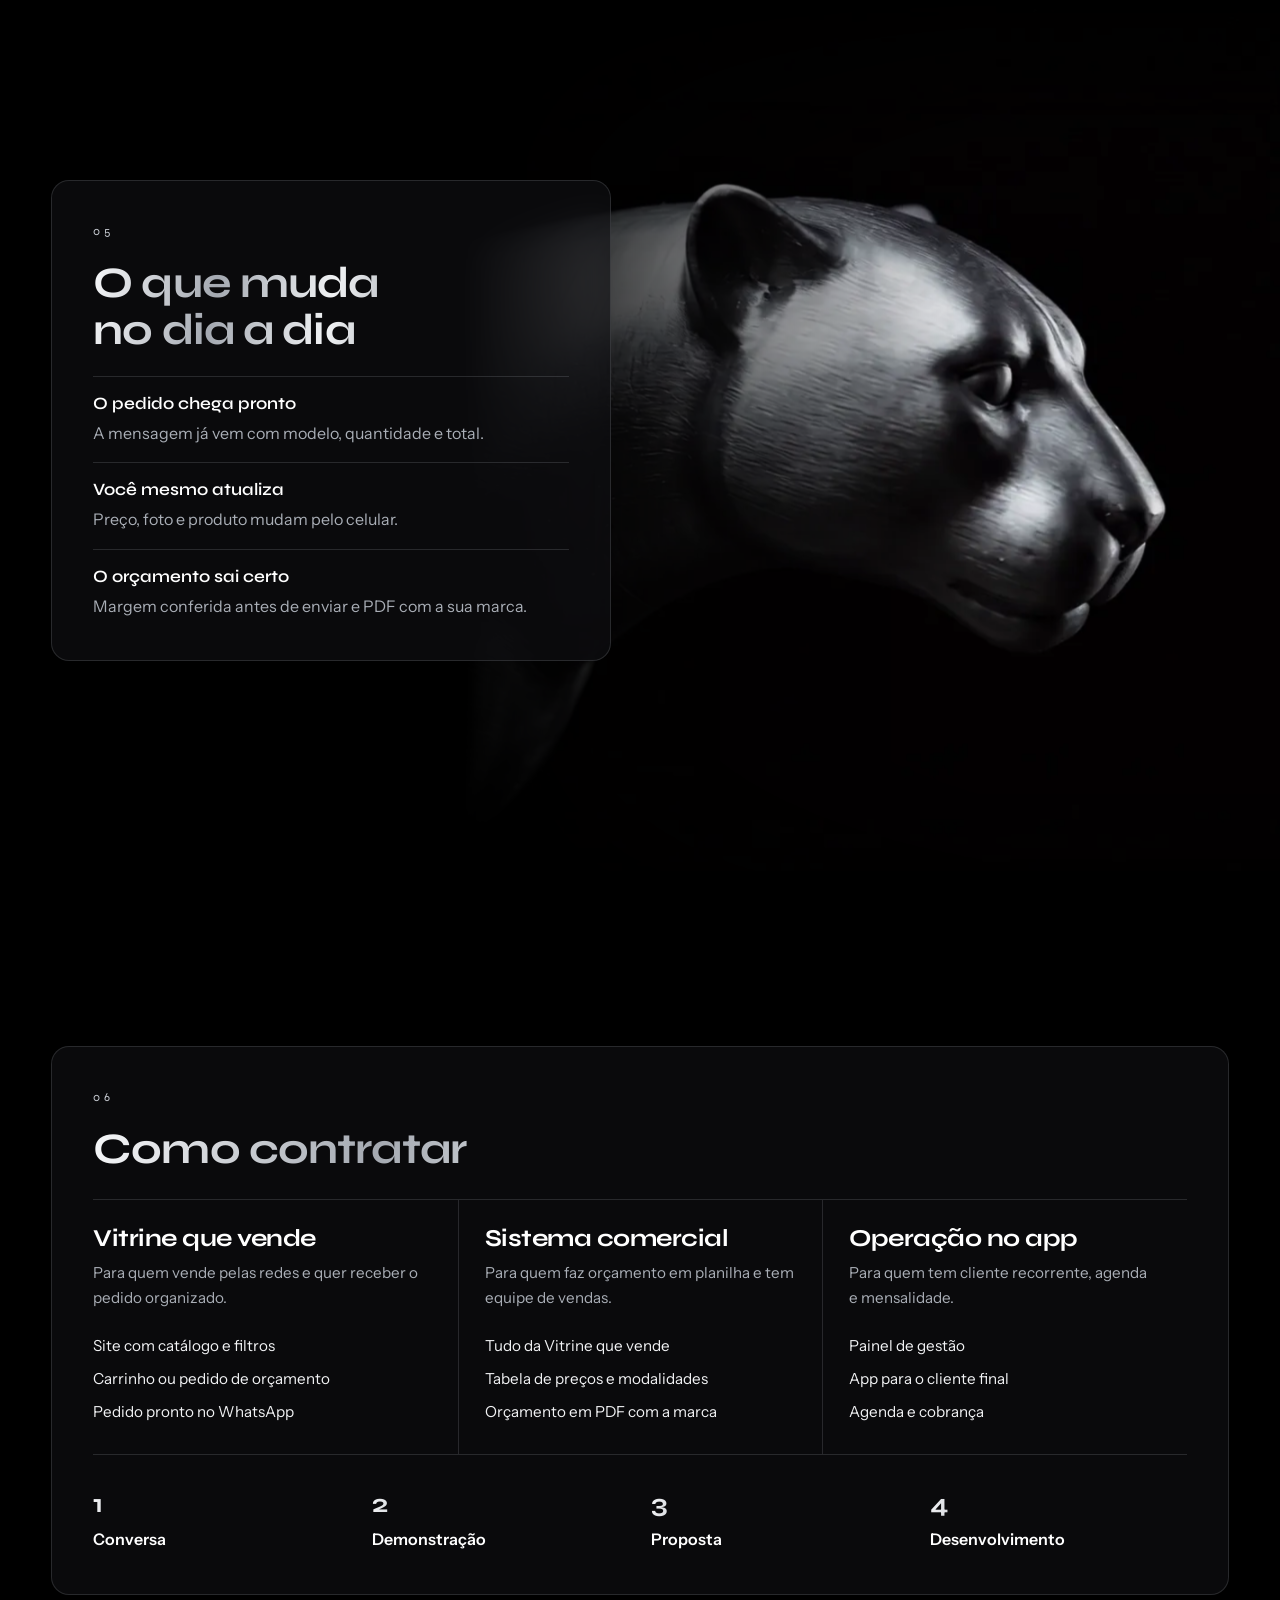
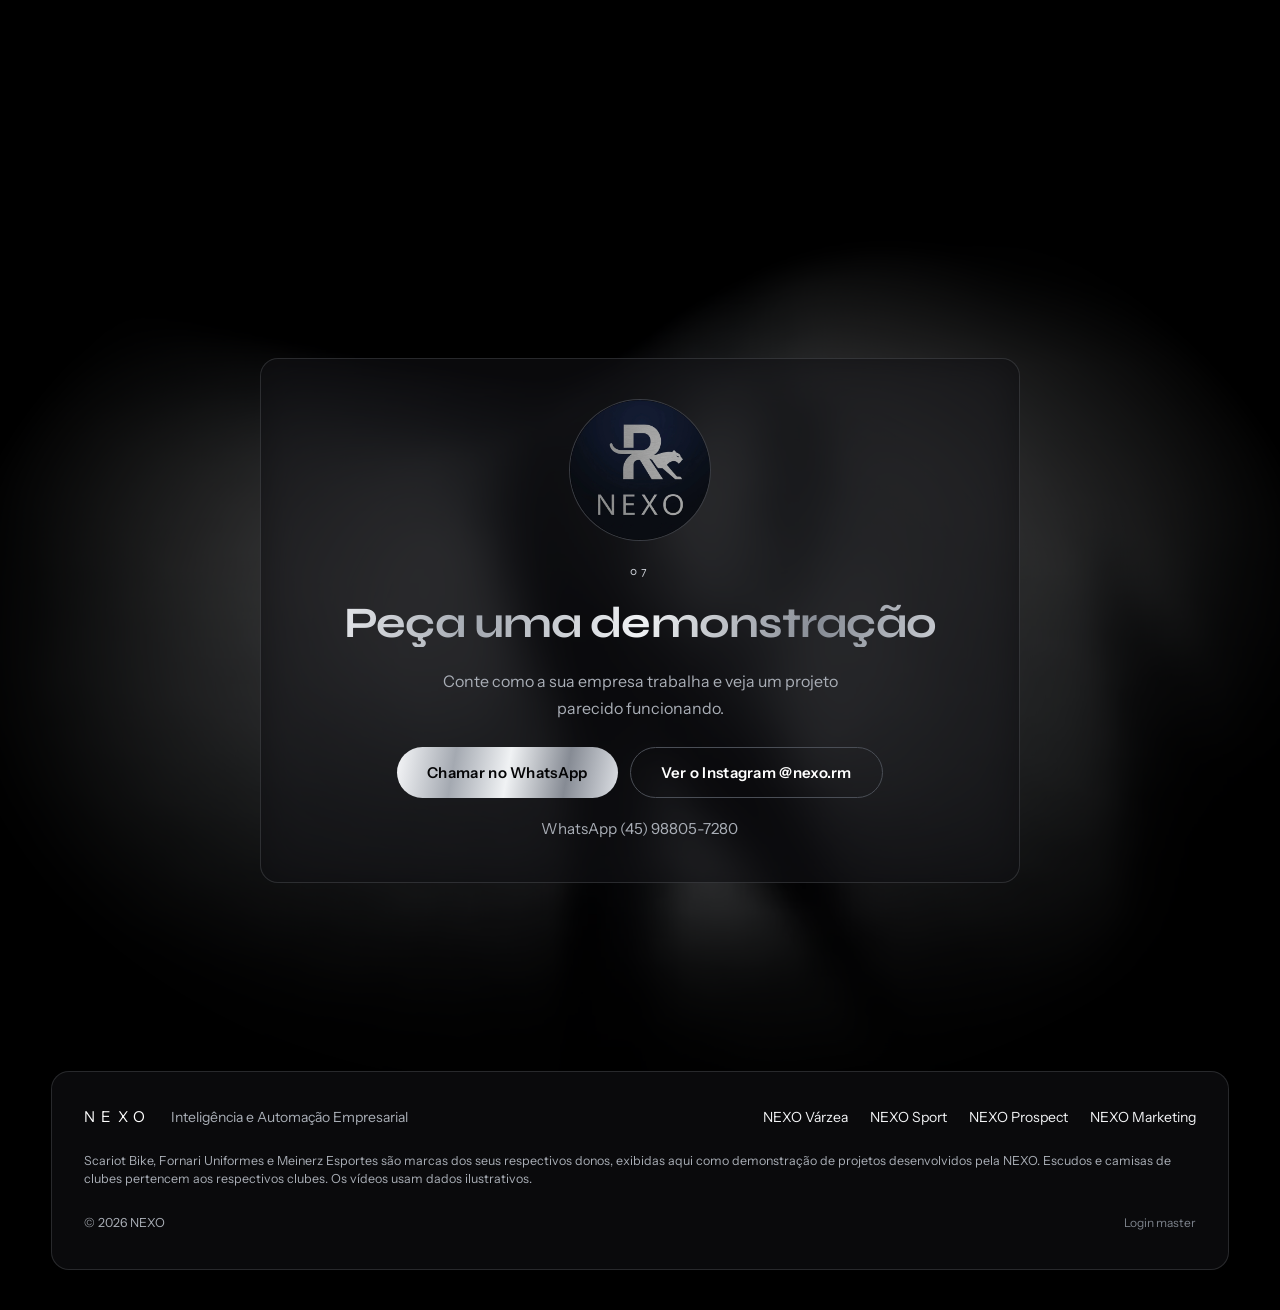
==== commit d696f2ff: "Portfolio: fundo de vidro canelado em preto e cinza, fixo atras da pagina - Imagem de vidro canelado" ====
--- a/portfolio/index.html
+++ b/portfolio/index.html
@@ -37,10 +37,12 @@
   <link rel="preconnect" href="https://fonts.gstatic.com" crossorigin>
   <link href="https://fonts.googleapis.com/css2?family=Anton&family=Instrument+Sans:ital,wght@0,400;0,500;0,600;1,400&family=Syne:wght@600;700&display=swap" rel="stylesheet">
   <link rel="preload" as="image" href="assets/frames/desktop/f_0001.webp">
-  <link rel="stylesheet" href="estilo.css?v=13">
+  <link rel="stylesheet" href="estilo.css?v=14">
 </head>
 <body>
 <a class="pular" href="#quem">Pular a abertura</a>
+<!-- Fundo de vidro canelado (28/11/2026): fica fixo atrás de tudo e a rolagem desloca a luz devagar -->
+<div class="fundo-vidro" aria-hidden="true"></div>
 
 <header class="topo">
   <a href="#inicio" class="marca" aria-label="NEXO, início">
@@ -333,5 +335,6 @@
 <script src="config.js?v=8"></script>
 <script src="apps-abas.js?v=3"></script>
 <script src="app.js?v=6"></script>
+<script src="fundo-vidro.js?v=1"></script>
 </body>
 </html>
--- a/portfolio/estilo.css
+++ b/portfolio/estilo.css
@@ -511,3 +511,24 @@
   .segmentos td:nth-child(2)::before { content: none; }
 }
 @media (max-width: 480px) { .servicos { grid-template-columns: 1fr; } }
+
+/* ══ Fundo de vidro canelado (28/11/2026): preto, branco e cinza, escuro, fixo atrás de tudo ══
+   A imagem é mais alta que a tela; a rolagem a desloca devagar (--rol vem de fundo-vidro.js). */
+.fundo-vidro {
+  position: fixed; z-index: -1; left: 0; right: 0; top: -4vh; height: 230vh; pointer-events: none;
+  background: var(--fundo) url("assets/img/vidro.webp") center top / cover no-repeat; opacity: .72;
+  transform: translate3d(0, calc(var(--rol, 0) * -120vh), 0); will-change: transform;
+}
+/* Grão: pontilhado cinza por cima do degradê, parado (o degradê granulado da referência) */
+.fundo-vidro::after {
+  content: ""; position: absolute; inset: 0; mix-blend-mode: screen; opacity: .34;
+  background-image: url("data:image/svg+xml,%3Csvg xmlns='http://www.w3.org/2000/svg' width='220' height='220'%3E%3Cfilter id='g'%3E%3CfeTurbulence type='fractalNoise' baseFrequency='.85' numOctaves='2' stitchTiles='stitch'/%3E%3CfeColorMatrix values='0 0 0 0 1  0 0 0 0 1  0 0 0 0 1  .5 .5 0 0 -.28'/%3E%3C/filter%3E%3Crect width='100%25' height='100%25' filter='url(%23g)'/%3E%3C/svg%3E");
+}
+@media (max-width: 760px) { .fundo-vidro { background-image: url("assets/img/vidro-celular.webp"); } }
+/* A abertura termina no preto: a primeira seção depois dela começa preta e o vidro vai aparecendo */
+.cine + .secao::before { content: ""; position: absolute; z-index: -1; inset: 0 0 auto; height: 55vh; pointer-events: none; background: linear-gradient(var(--fundo), transparent); }
+/* Texto solto sobre o vidro (seção "Olá, eu sou"): uma sombra escura e difusa por trás garante a leitura onde o fundo clareia */
+.quem-texto::before, .quem-lado::before {
+  content: ""; position: absolute; z-index: -1; inset: -12% -16%; pointer-events: none;
+  background: radial-gradient(closest-side, rgb(0 0 0 / .62), rgb(0 0 0 / .38) 60%, transparent);
+}
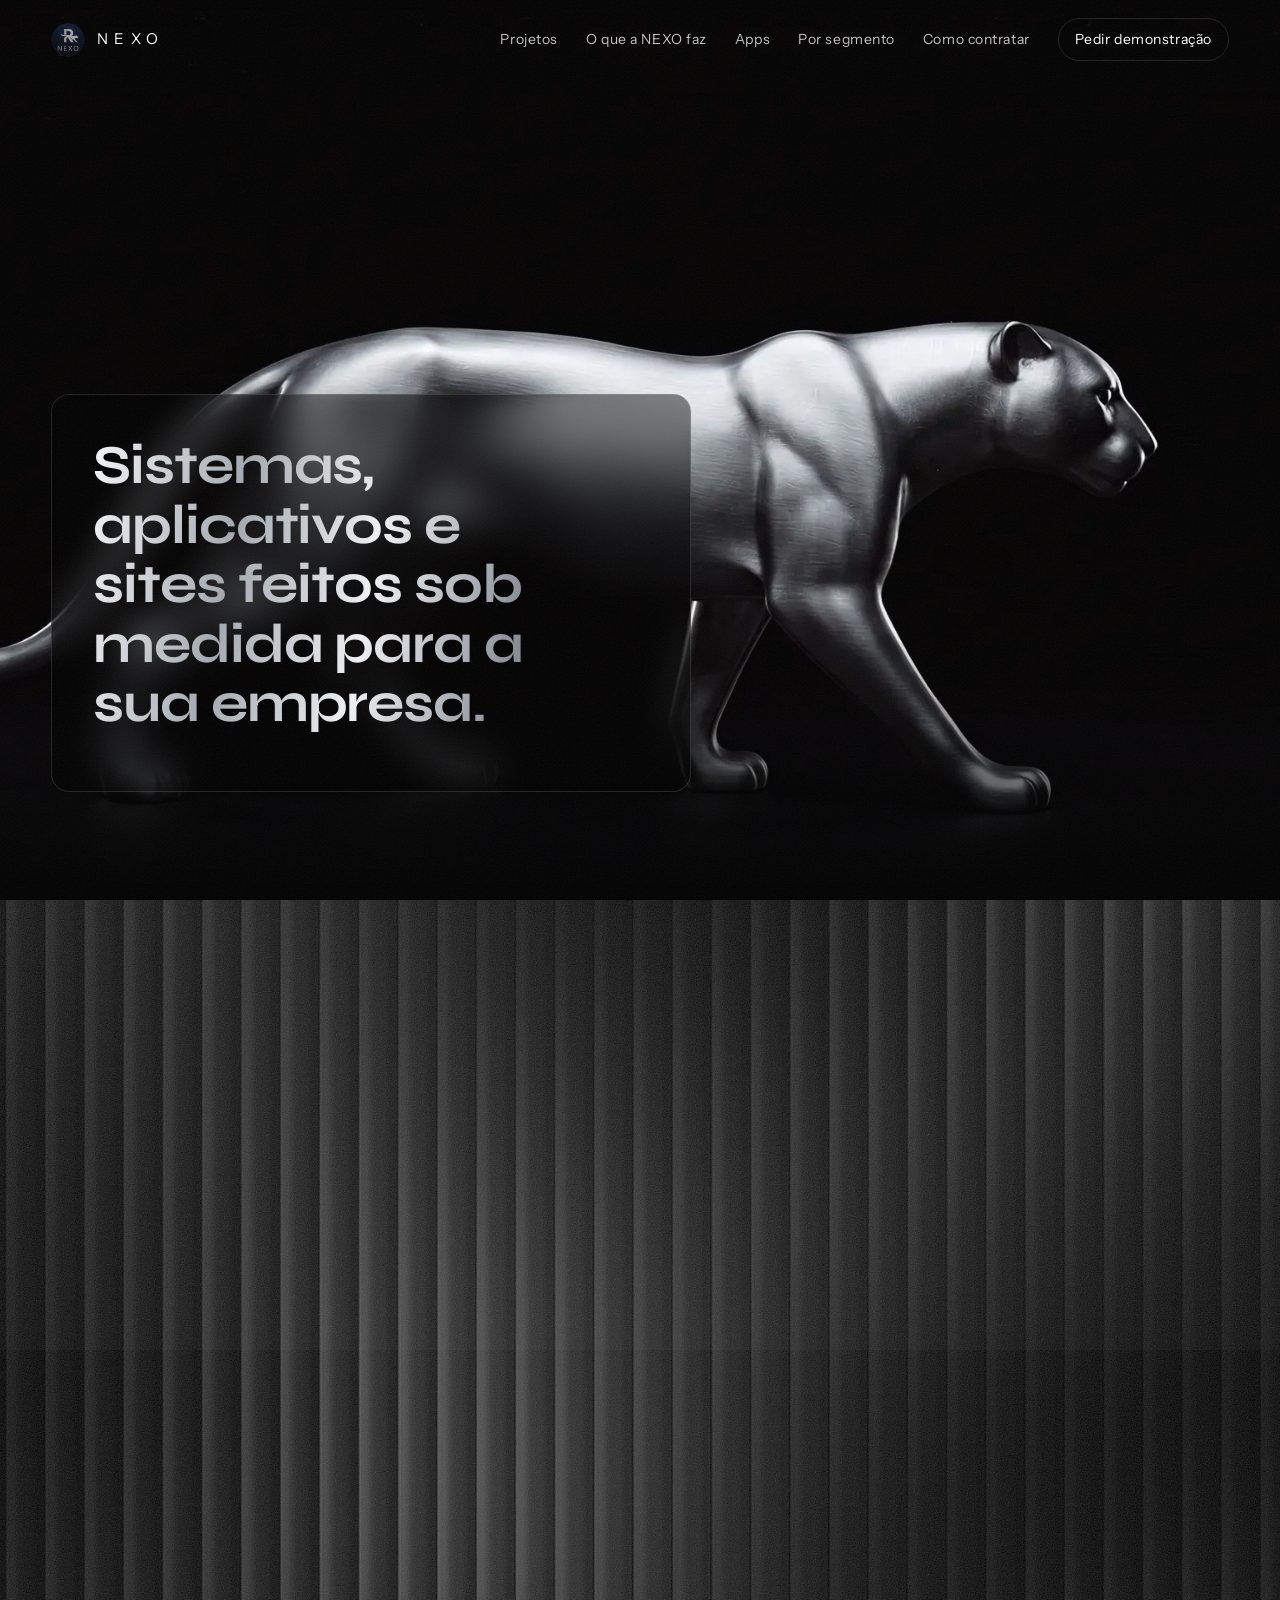
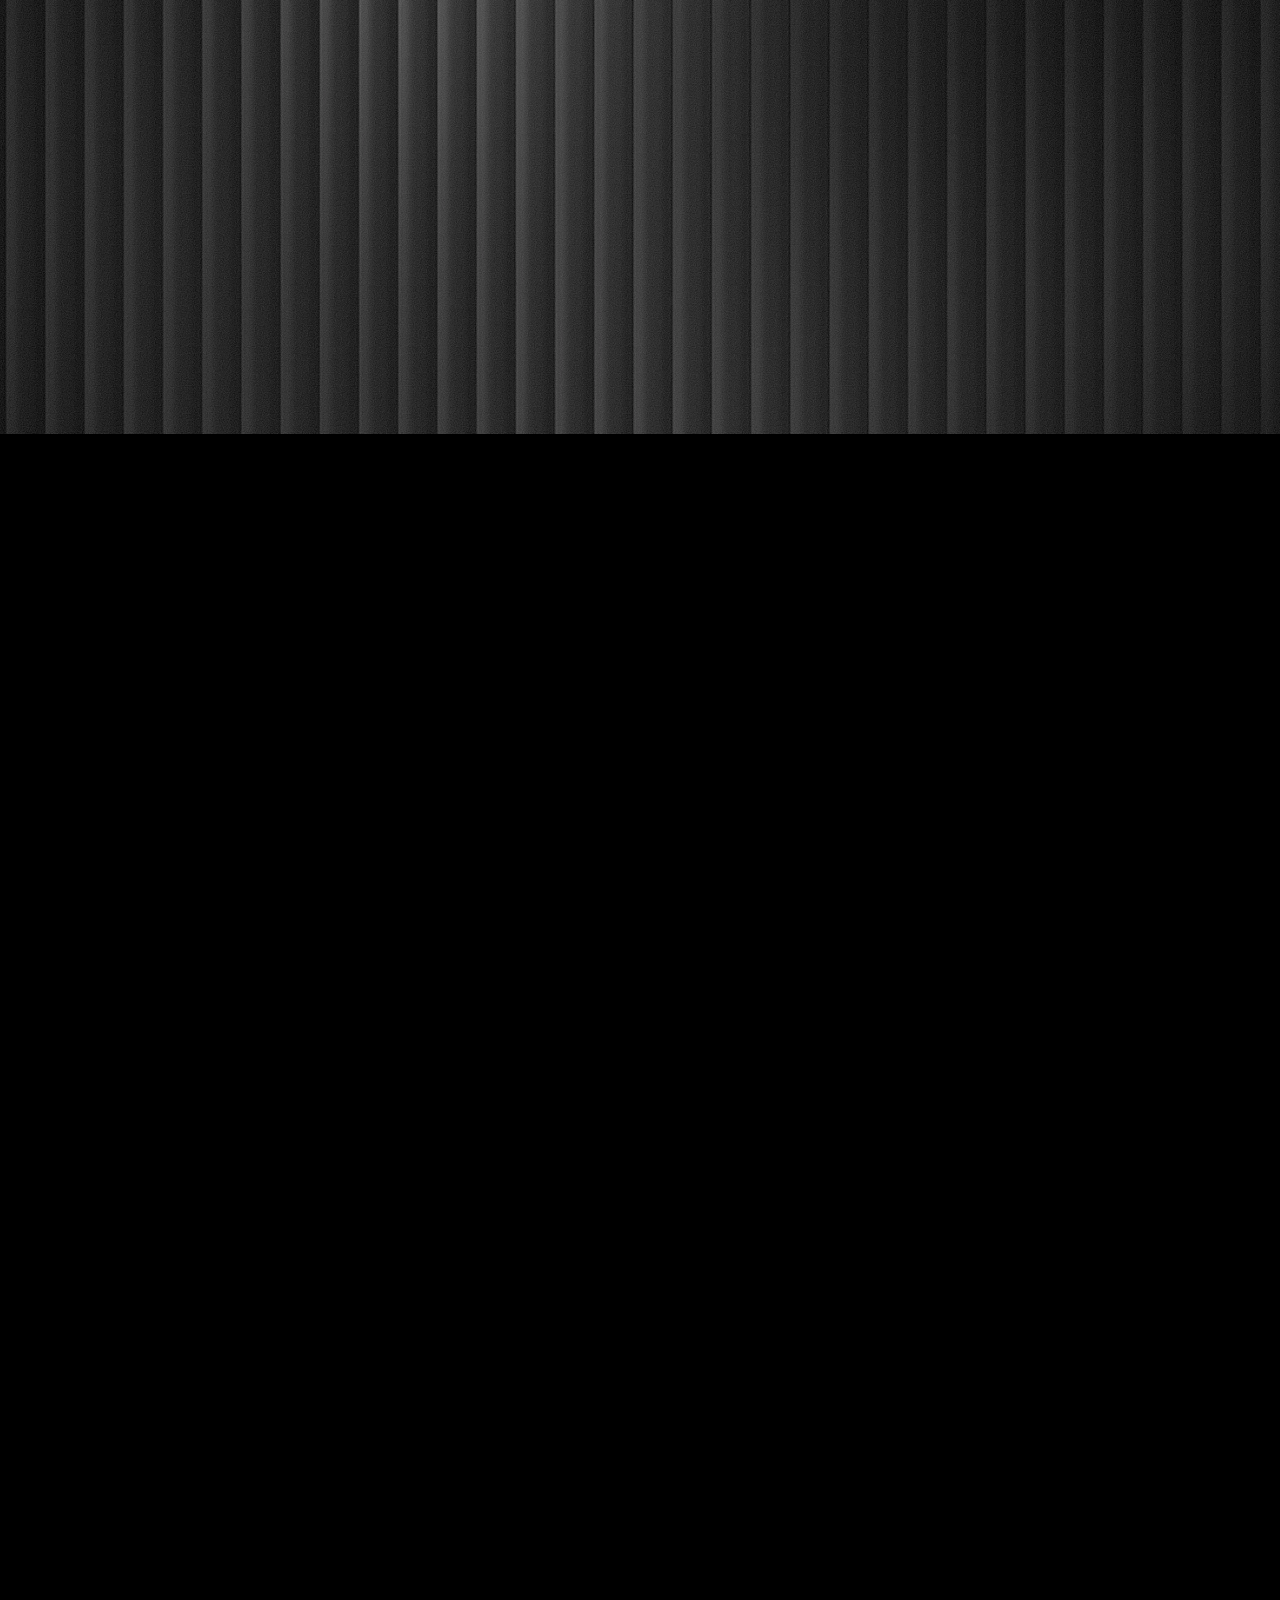
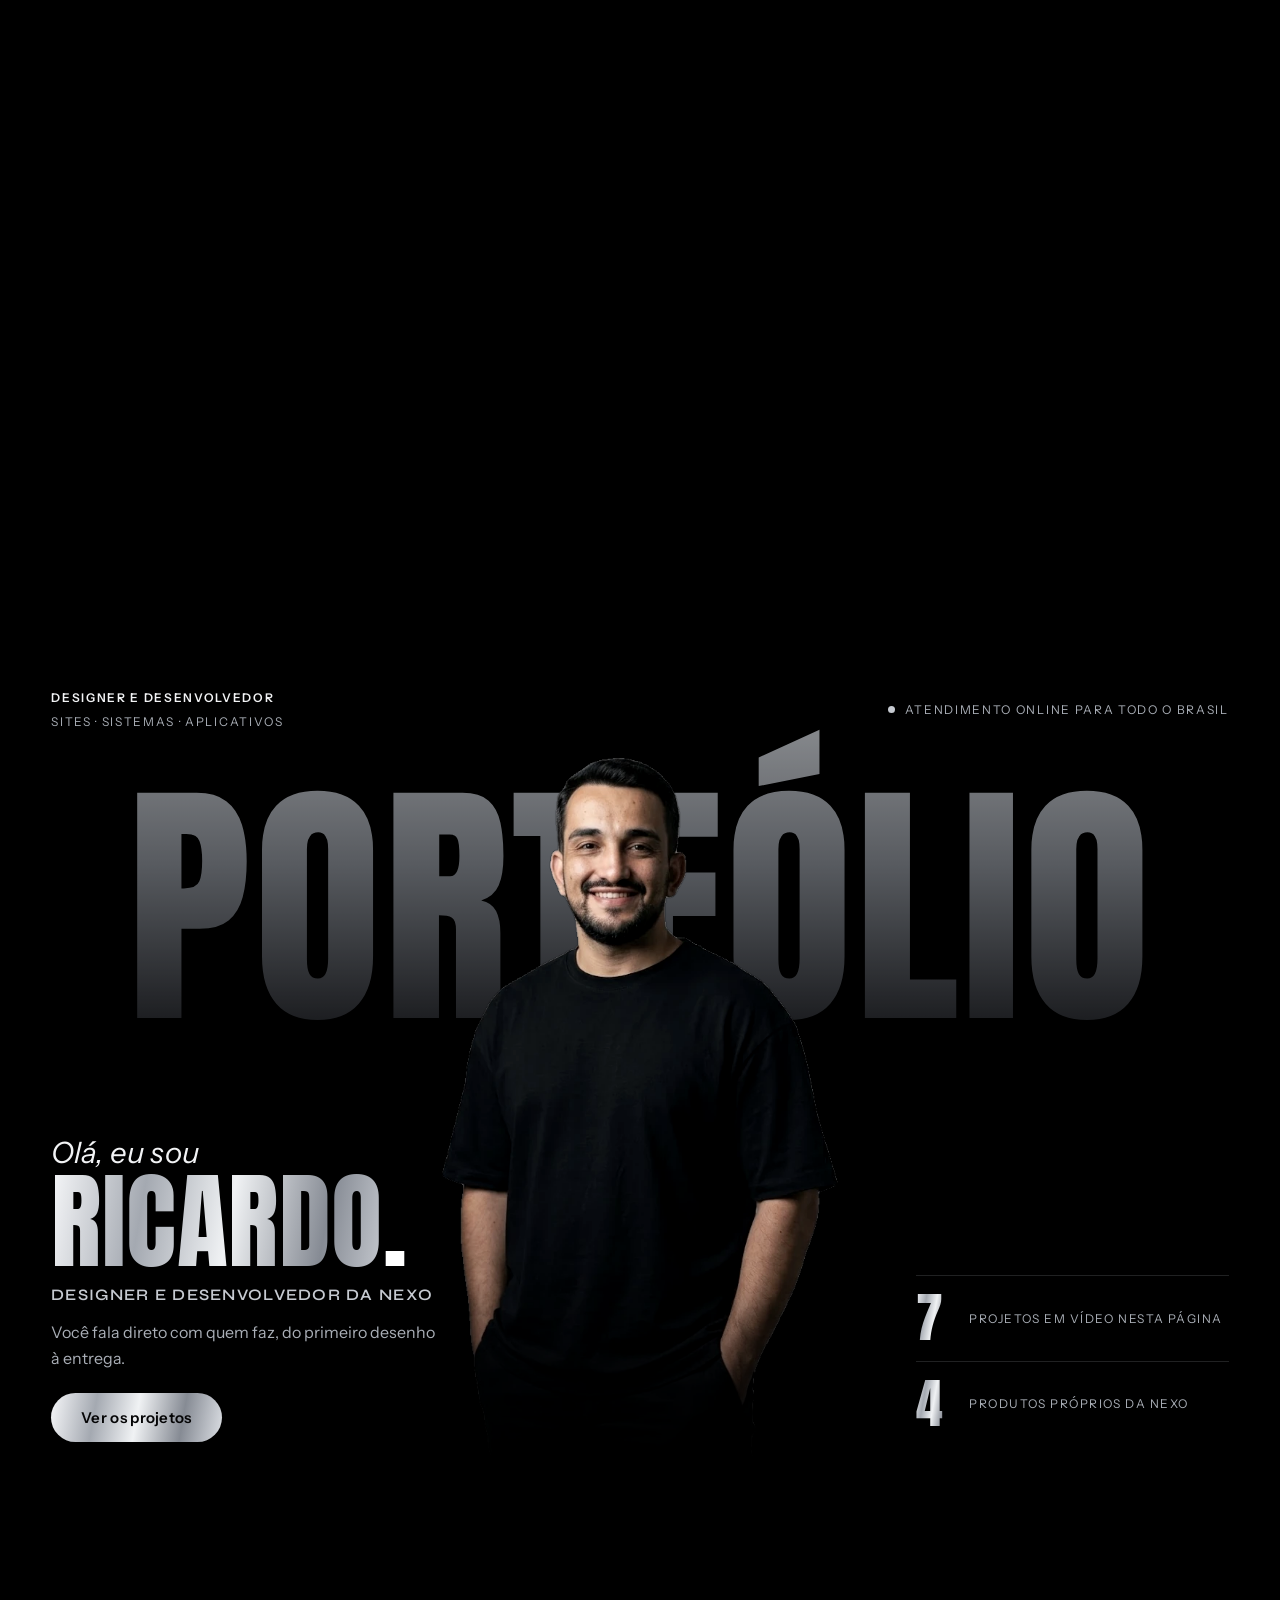
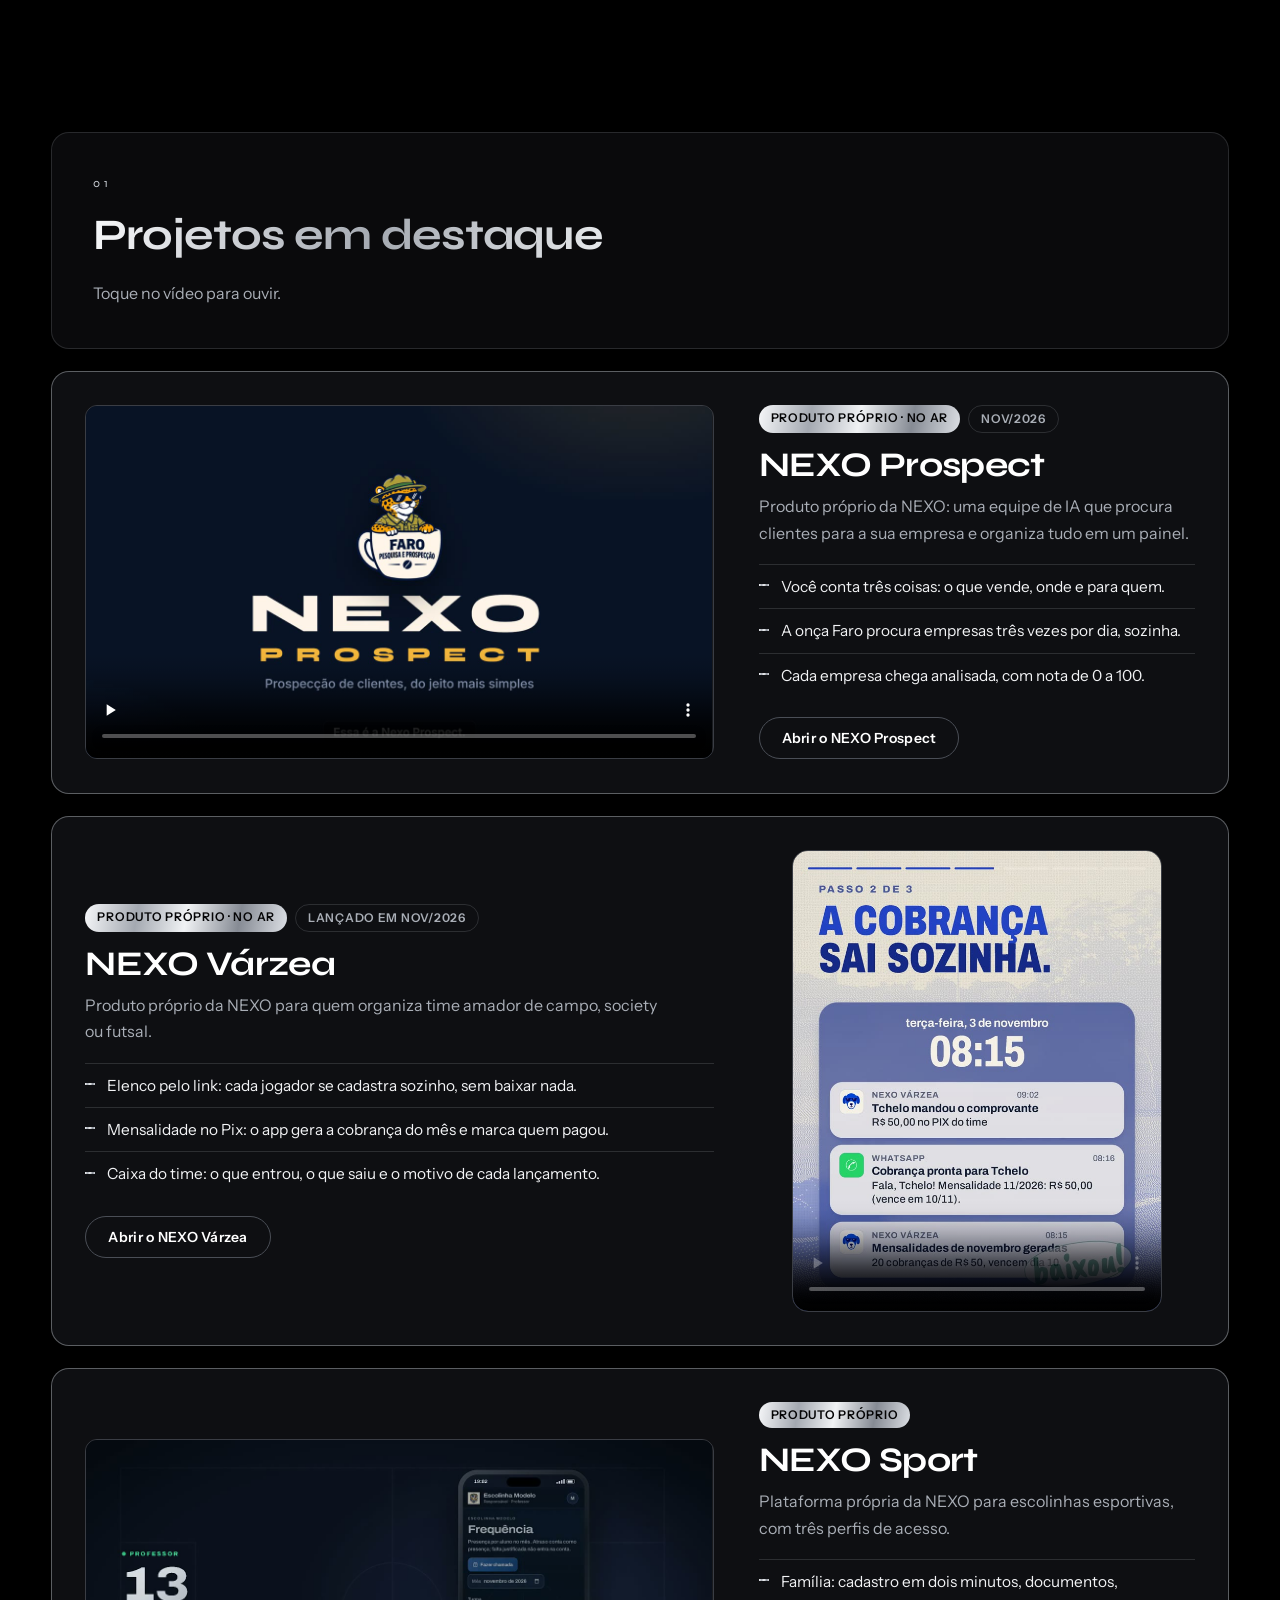
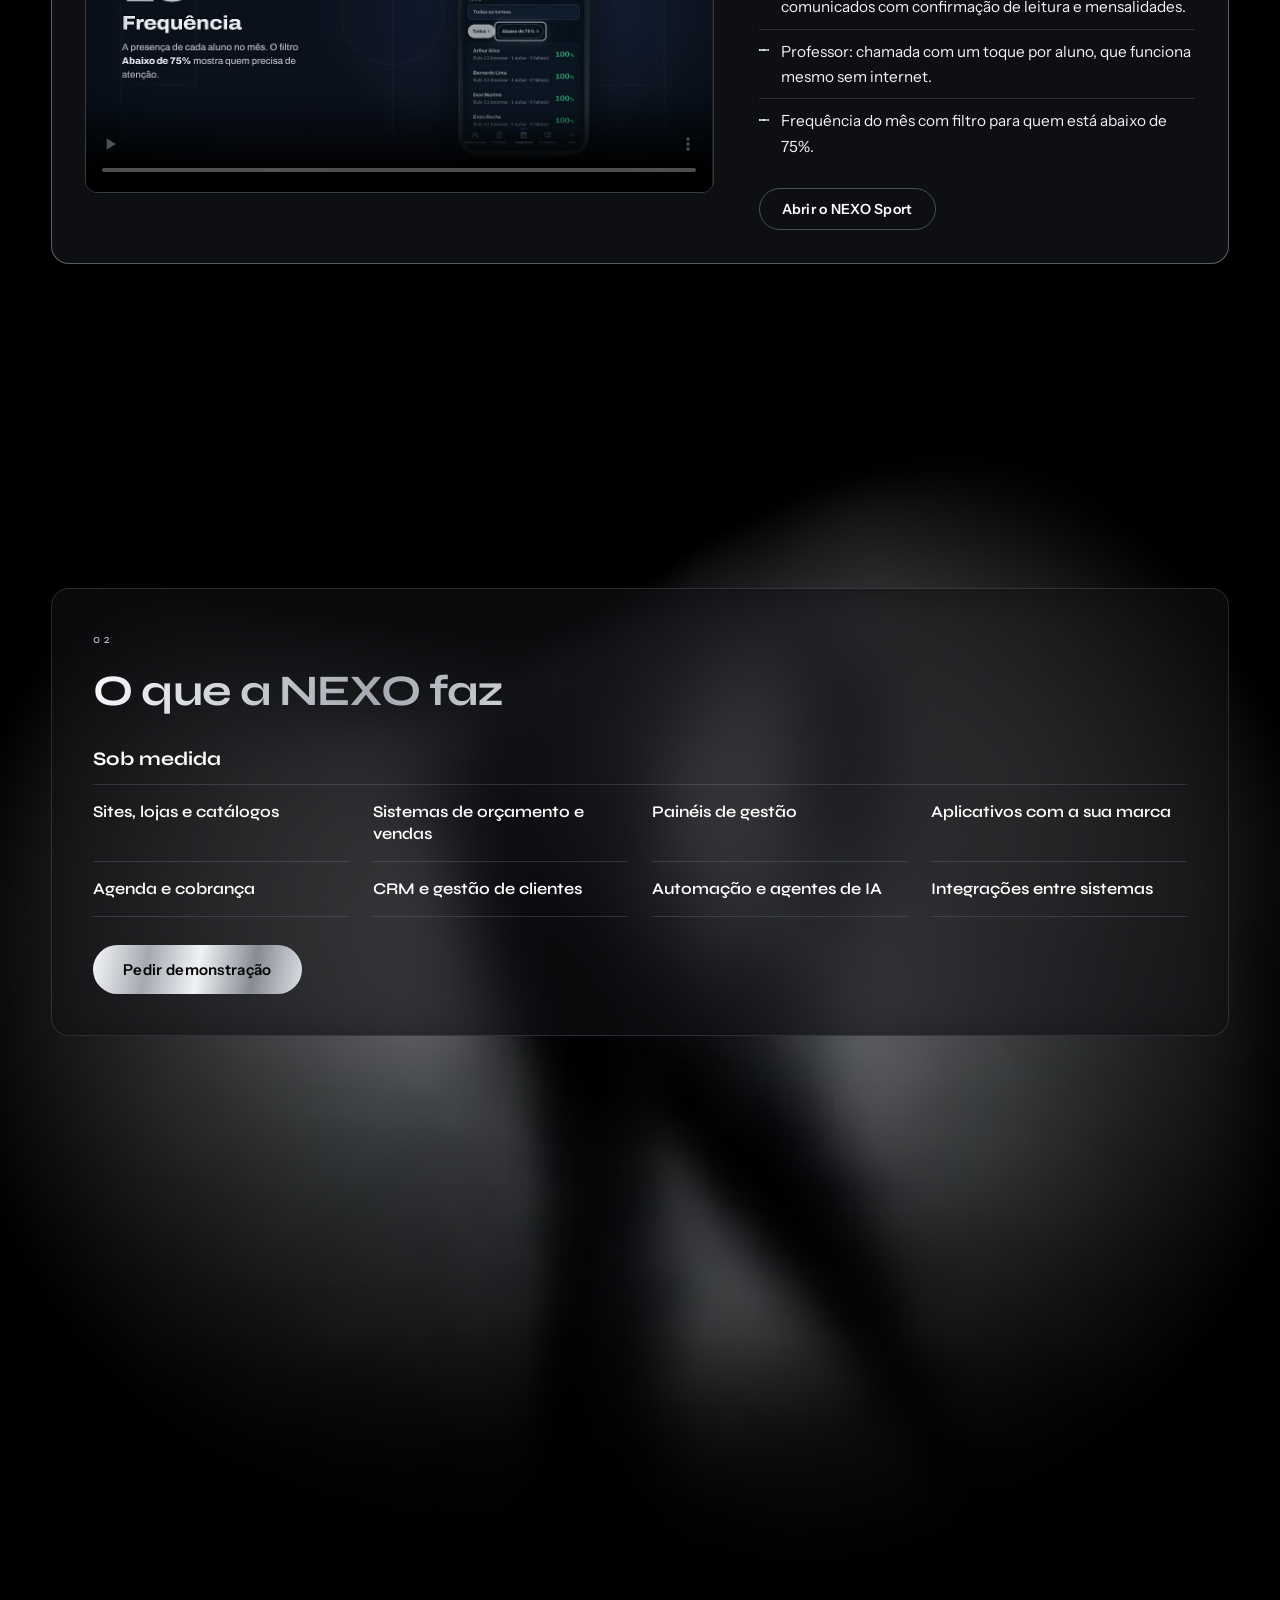
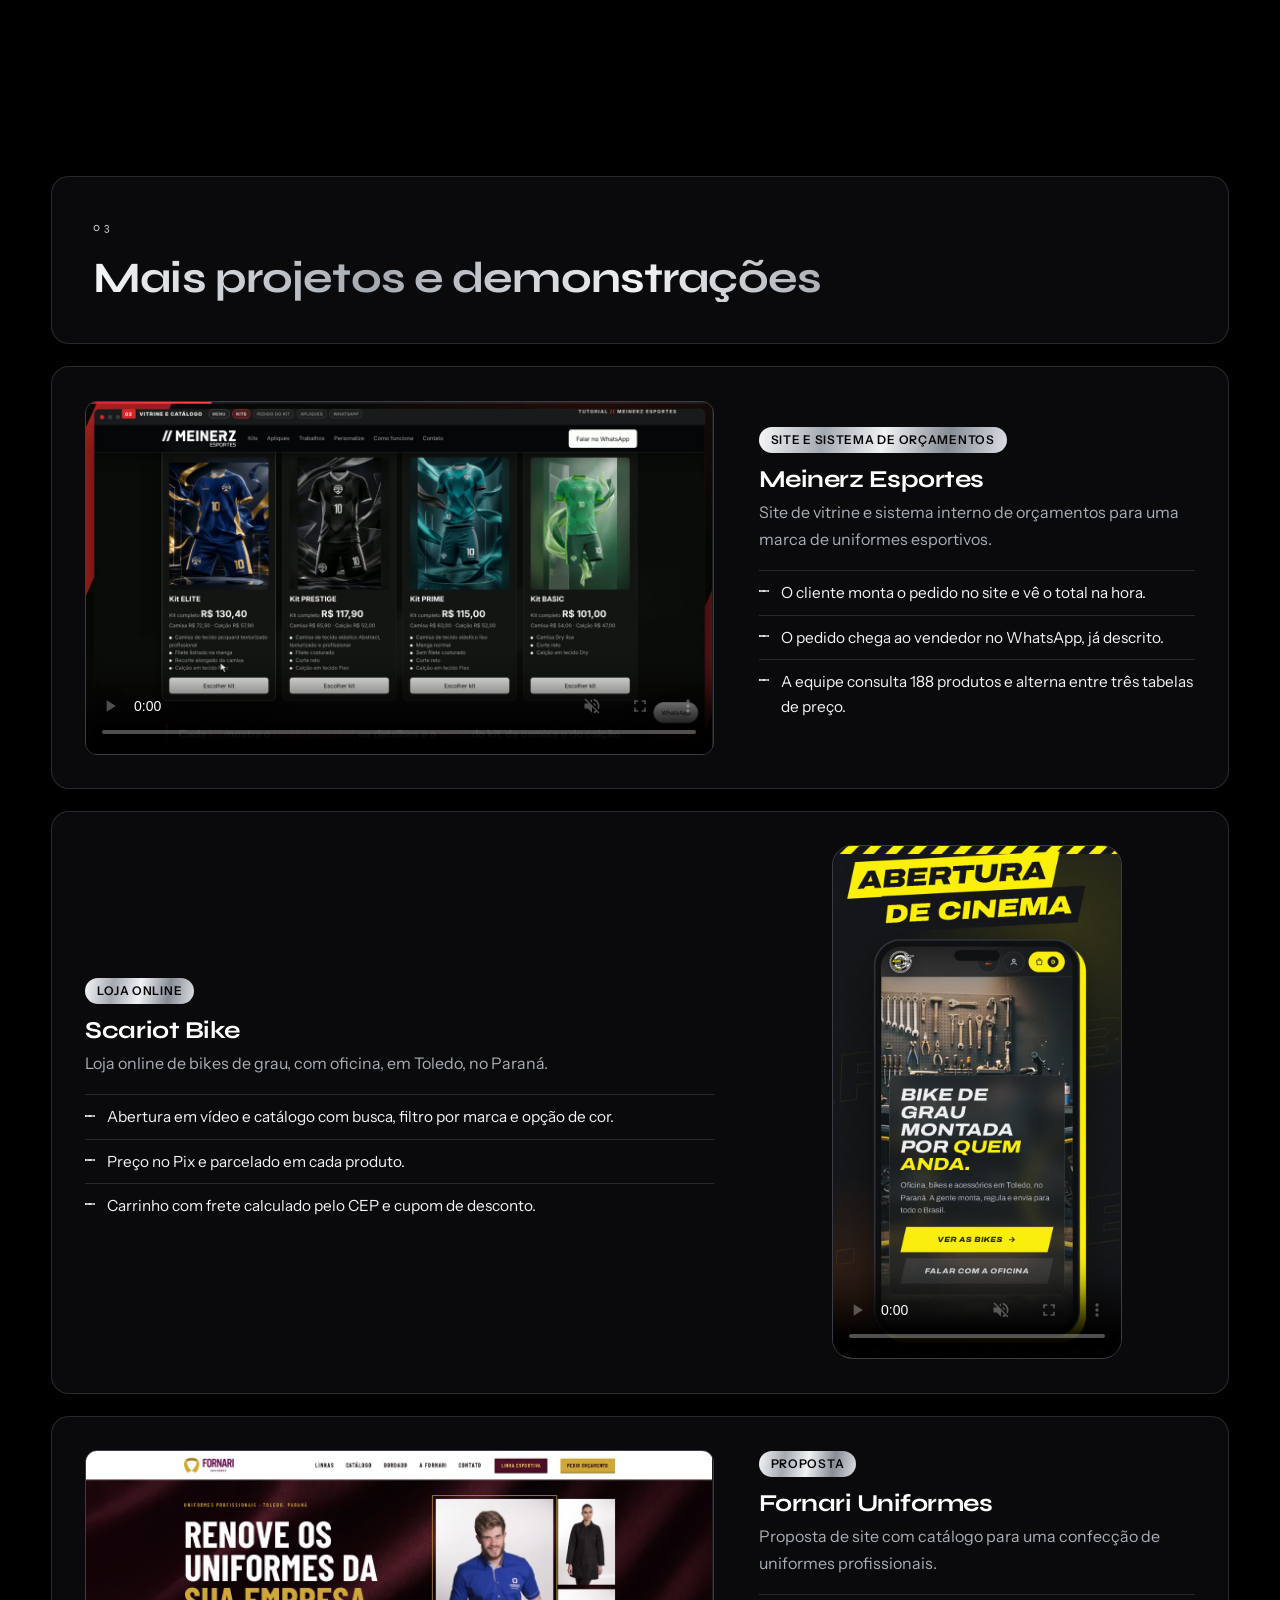
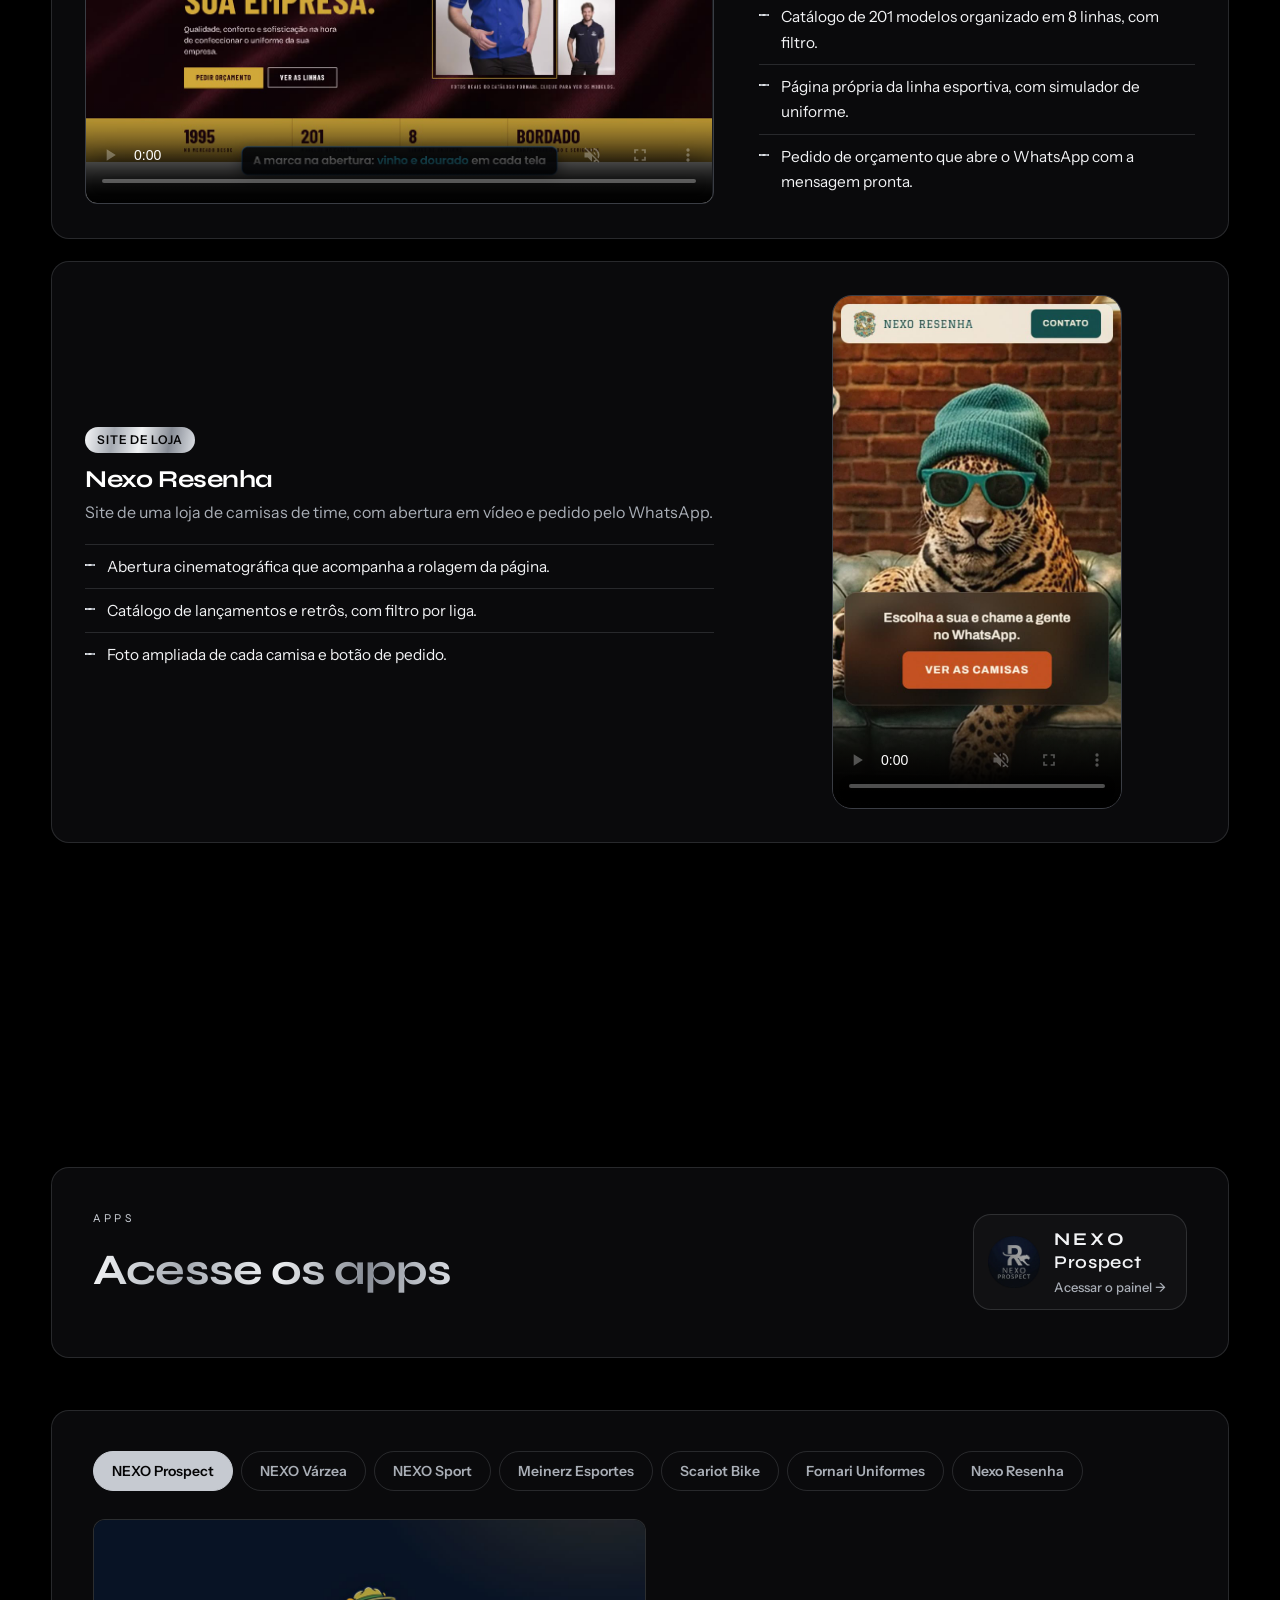
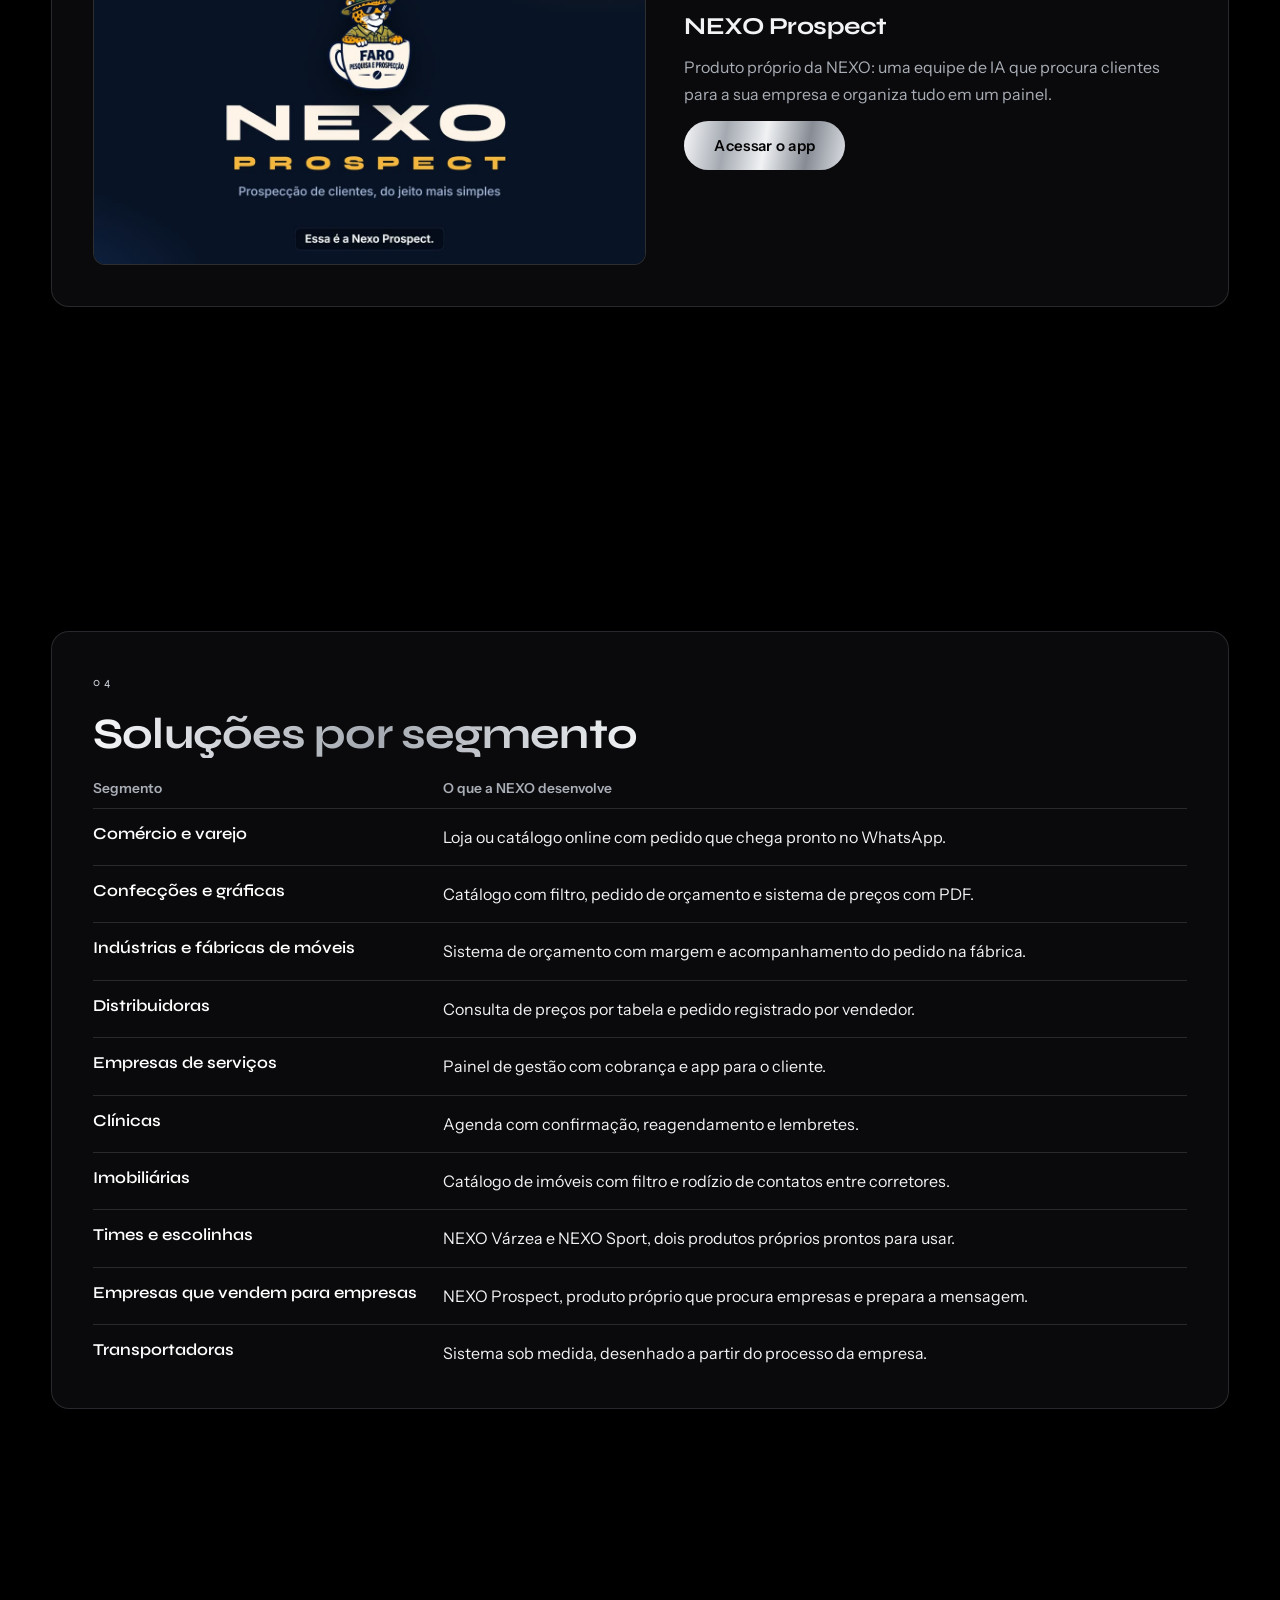
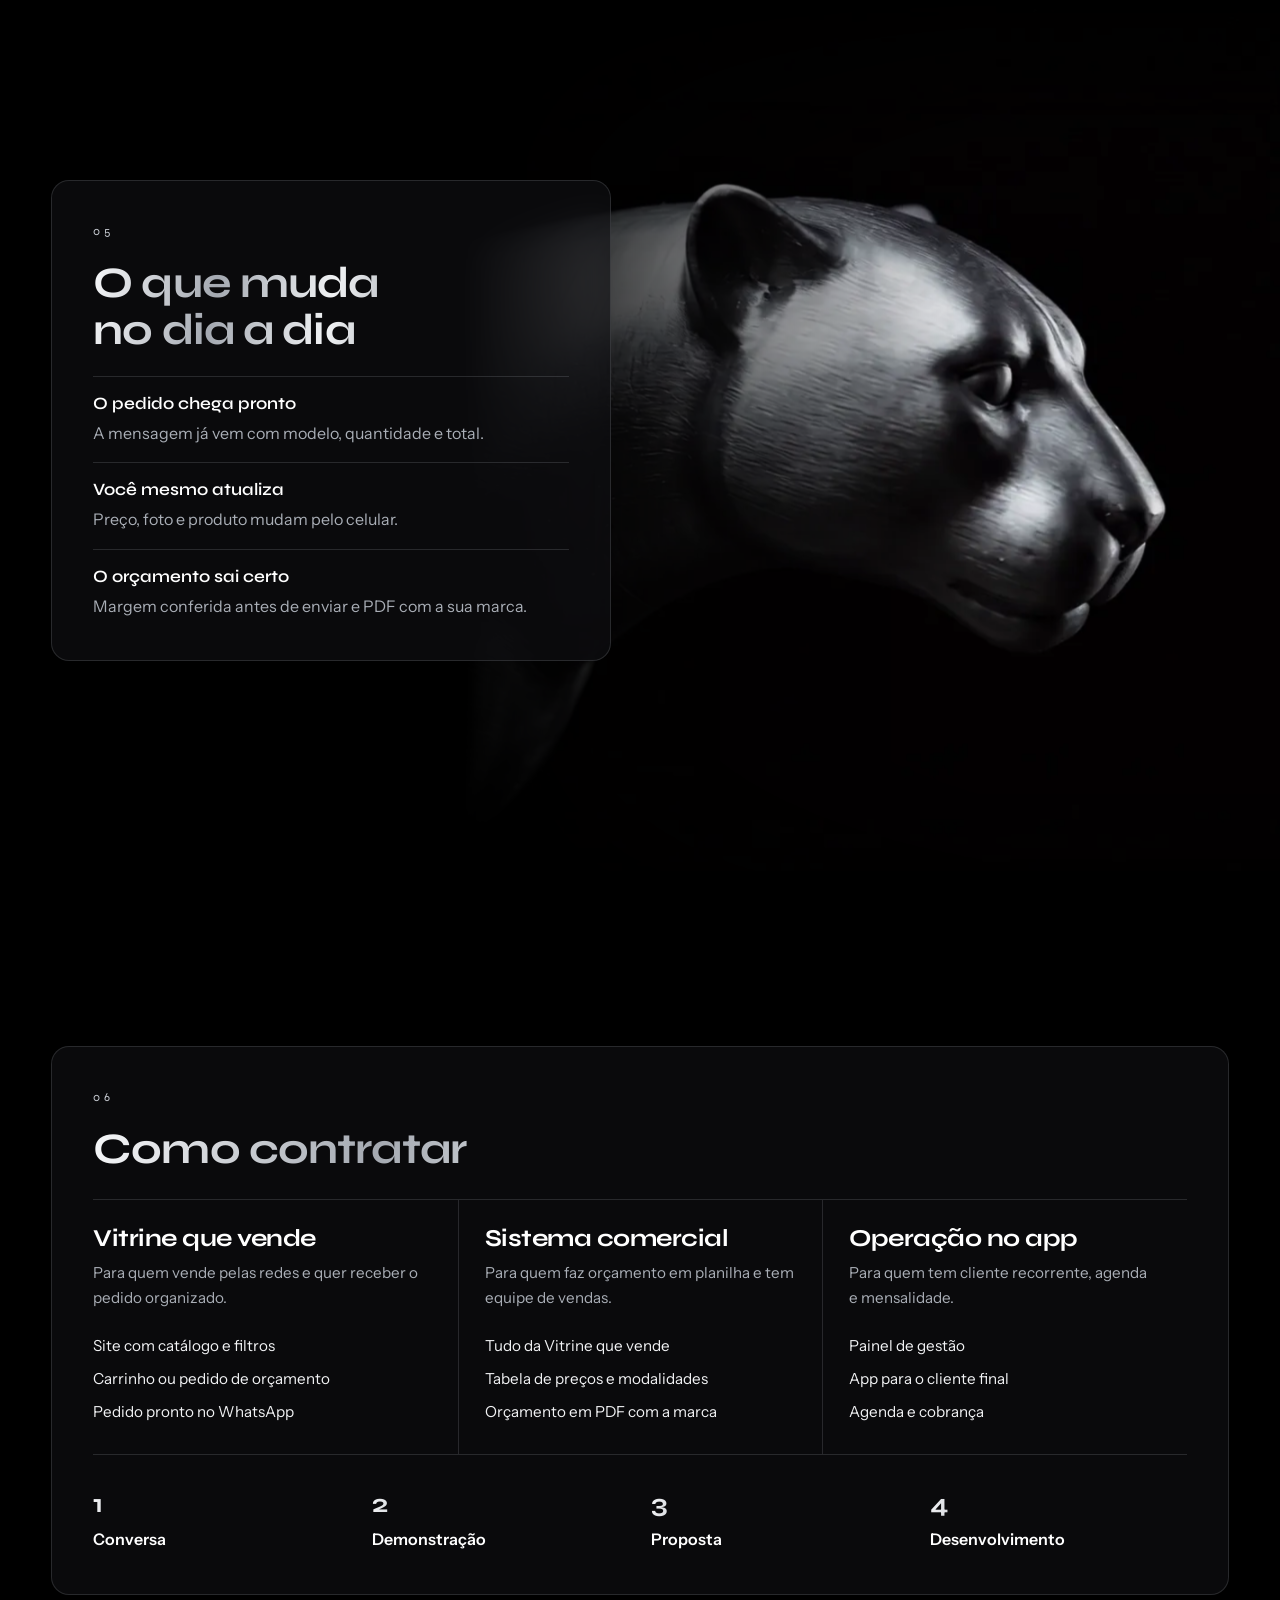
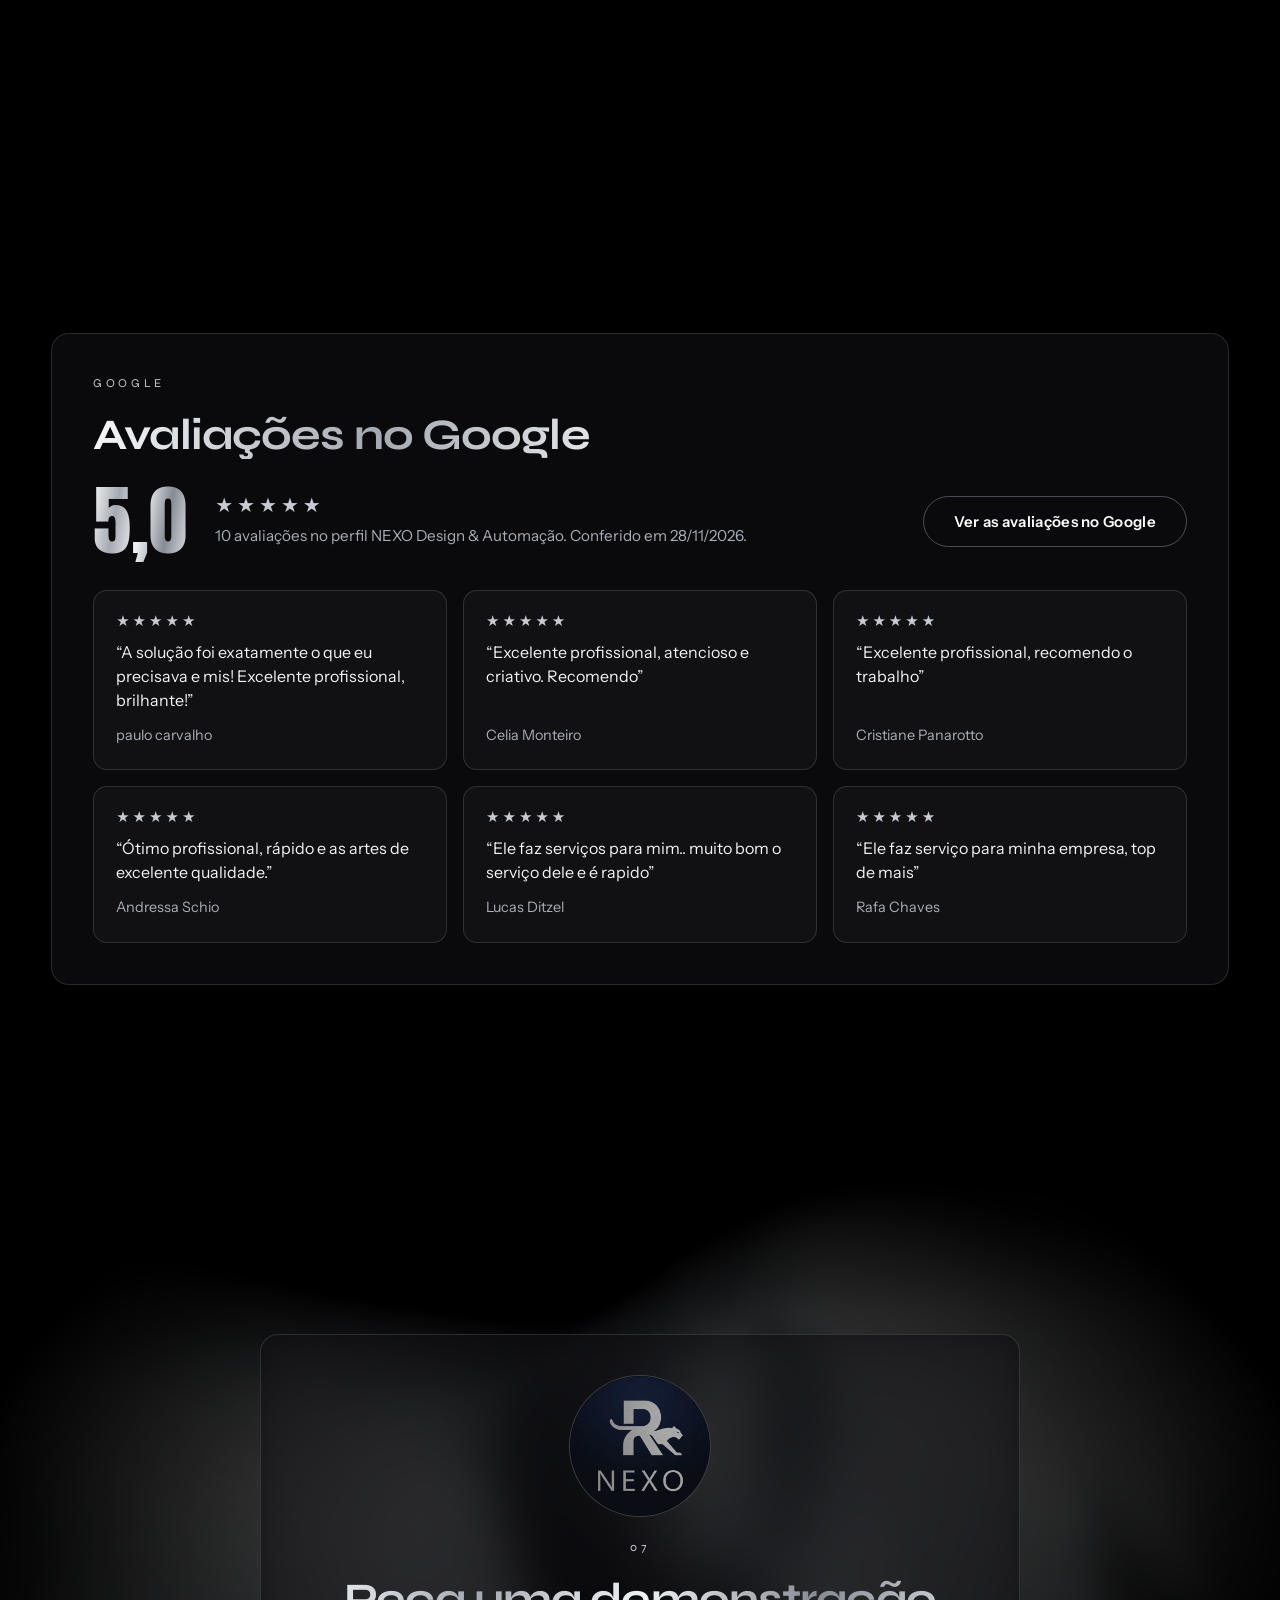
==== commit 5da4540d: "Portfolio: secao "Avaliacoes no Google" antes do contato - Nota 5,0 e 10 avaliacoes do Perfil da Emp" ====
--- a/portfolio/index.html
+++ b/portfolio/index.html
@@ -37,7 +37,7 @@
   <link rel="preconnect" href="https://fonts.gstatic.com" crossorigin>
   <link href="https://fonts.googleapis.com/css2?family=Anton&family=Instrument+Sans:ital,wght@0,400;0,500;0,600;1,400&family=Syne:wght@600;700&display=swap" rel="stylesheet">
   <link rel="preload" as="image" href="assets/frames/desktop/f_0001.webp">
-  <link rel="stylesheet" href="estilo.css?v=14">
+  <link rel="stylesheet" href="estilo.css?v=15">
 </head>
 <body>
 <a class="pular" href="#quem">Pular a abertura</a>
@@ -290,6 +290,31 @@
     </div>
   </section>
 
+  <!-- AVALIAÇÕES NO GOOGLE (28/11/2026): textos copiados do Perfil da Empresa "NEXO Design & Automação", sem mudar uma letra.
+       Nota, total e textos conferidos no Google em 28/11/2026. Ao atualizar, conferir no perfil e trocar os números e a data. Nunca inventar avaliação. -->
+  <section id="avaliacoes" class="secao secao--larga">
+    <div class="painel painel--cabecalho revelar">
+      <span class="rotulo">GOOGLE</span>
+      <h2>Avaliações no Google</h2>
+      <div class="nota-google">
+        <p class="nota-numero">5,0</p>
+        <div class="nota-detalhe">
+          <p class="estrelas" role="img" aria-label="5 de 5 estrelas">★★★★★</p>
+          <p class="nota-total">10 avaliações no perfil NEXO Design &amp; Automação. Conferido em 28/11/2026.</p>
+        </div>
+        <a class="botao botao--linha" href="https://www.google.com/maps?cid=18136661346495285165" target="_blank" rel="noopener">Ver as avaliações no Google</a>
+      </div>
+      <ul class="avaliacoes">
+        <li><p class="estrelas" aria-hidden="true">★★★★★</p><blockquote>A solução foi exatamente o que eu precisava e mis! Excelente profissional, brilhante!</blockquote><cite>paulo carvalho</cite></li>
+        <li><p class="estrelas" aria-hidden="true">★★★★★</p><blockquote>Excelente profissional, atencioso e criativo. Recomendo</blockquote><cite>Celia Monteiro</cite></li>
+        <li><p class="estrelas" aria-hidden="true">★★★★★</p><blockquote>Excelente profissional, recomendo o trabalho</blockquote><cite>Cristiane Panarotto</cite></li>
+        <li><p class="estrelas" aria-hidden="true">★★★★★</p><blockquote>Ótimo profissional, rápido e as artes de excelente qualidade.</blockquote><cite>Andressa Schio</cite></li>
+        <li><p class="estrelas" aria-hidden="true">★★★★★</p><blockquote>Ele faz serviços para mim.. muito bom o serviço dele e é rapido</blockquote><cite>Lucas Ditzel</cite></li>
+        <li><p class="estrelas" aria-hidden="true">★★★★★</p><blockquote>Ele faz serviço para minha empresa, top de mais</blockquote><cite>Rafa Chaves</cite></li>
+      </ul>
+    </div>
+  </section>
+
   <!-- CONTATO: sem formulário; o contato é pelo WhatsApp -->
   <section id="contato" class="secao secao--contato">
     <img class="arte arte--fundo arte--suave" src="assets/img/metal.webp" alt="" loading="lazy">
--- a/portfolio/estilo.css
+++ b/portfolio/estilo.css
@@ -532,3 +532,23 @@
   content: ""; position: absolute; z-index: -1; inset: -12% -16%; pointer-events: none;
   background: radial-gradient(closest-side, rgb(0 0 0 / .62), rgb(0 0 0 / .38) 60%, transparent);
 }
+
+/* ══ Avaliações no Google (28/11/2026): nota do perfil e os textos reais, em preto e prata ══ */
+.nota-google { display: flex; flex-wrap: wrap; align-items: center; gap: 16px 28px; margin-top: 6px; }
+.nota-numero { margin: 0; font: 400 clamp(56px, 6vw, 88px)/1.05 "Anton", "Arial Narrow", Impact, sans-serif; font-variant-numeric: tabular-nums;
+  background: var(--metal); -webkit-background-clip: text; background-clip: text; color: transparent; }
+.estrelas { margin: 0; color: var(--acento); font-size: 20px; line-height: 1; letter-spacing: .2em; }
+.nota-total { margin: 8px 0 0; font-size: .95em; }
+.nota-google .botao { margin-left: auto; }
+.avaliacoes { list-style: none; margin: 28px 0 0; padding: 0; display: grid; grid-template-columns: repeat(3, minmax(0, 1fr)); gap: 16px; }
+.avaliacoes li { display: flex; flex-direction: column; gap: 12px; padding: 22px; border: 1px solid var(--linha); border-radius: calc(var(--raio) - 4px); background: rgb(255 255 255 / .03); }
+.avaliacoes .estrelas { font-size: 15px; }
+.avaliacoes blockquote { margin: 0; color: var(--texto); line-height: 1.5; overflow-wrap: anywhere; }
+.avaliacoes blockquote::before { content: "“"; }
+.avaliacoes blockquote::after { content: "”"; }
+.avaliacoes cite { margin-top: auto; font-style: normal; font-size: .9em; color: var(--texto-suave); }
+@media (max-width: 960px) { .avaliacoes { grid-template-columns: repeat(2, minmax(0, 1fr)); } }
+@media (max-width: 600px) {
+  .avaliacoes { grid-template-columns: 1fr; }
+  .nota-google .botao { margin-left: 0; width: 100%; }
+}
